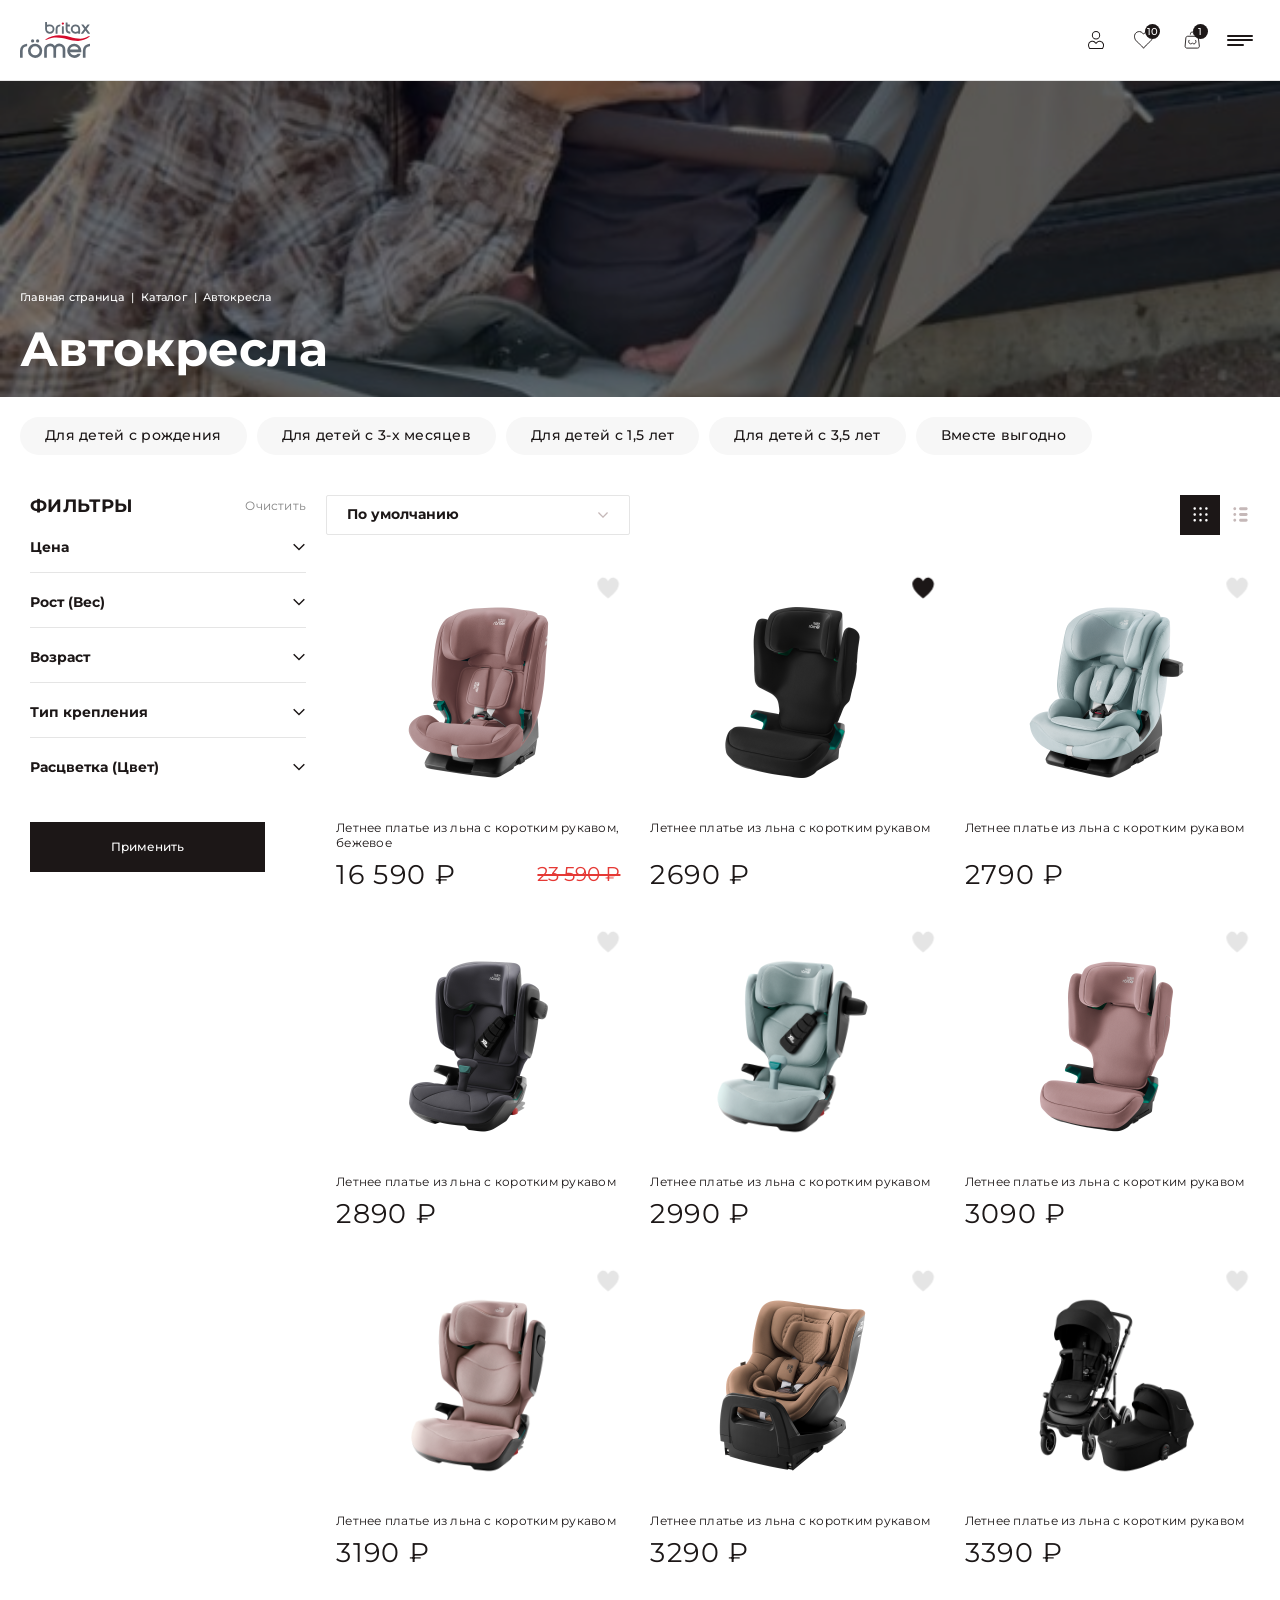
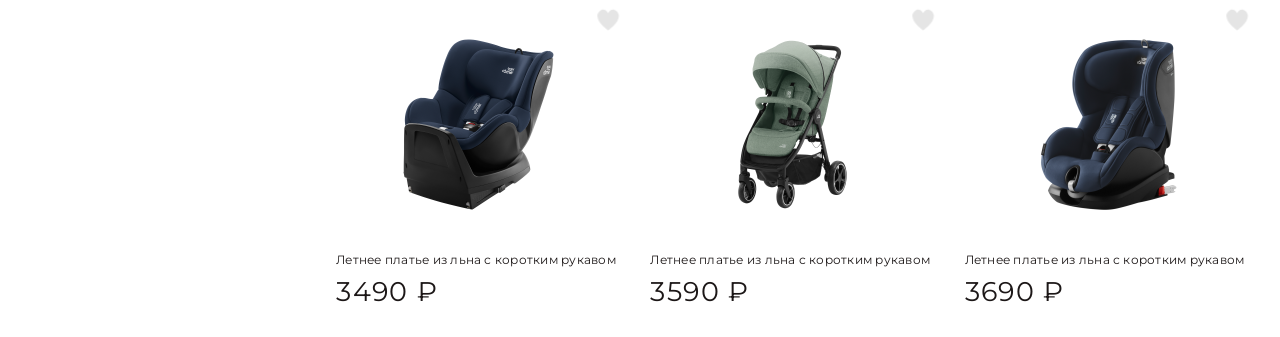
==== subcatalog.html @ 9c21d8c5 "start project" ====
<!DOCTYPE html>
<html lang="en">
<head>
  <meta charset="UTF-8">
  <meta http-equiv="X-UA-Compatible" content="IE=edge">
  <meta name="viewport" content="width=device-width, initial-scale=1.0">
  <link rel="shortcut icon" href="img/favicon.ico" type="image/x-icon">
  <link href="img/favicon.ico" rel="shortcut icon">
  <link rel="stylesheet" href="css/swiper.min.css">
  <link rel="preconnect" href="https://fonts.googleapis.com">
  <link rel="preconnect" href="https://fonts.gstatic.com" crossorigin>
  <link href="https://fonts.googleapis.com/css2?family=Montserrat:wght@400;500;600;700&display=swap" rel="stylesheet">
  <link rel="stylesheet" href="css/nouislider.css">
  <link rel="stylesheet" href="css/reset.css">
  <link rel="stylesheet" href="css/style.css">
  <script>window.console = window.console || function(t) {};</script>
  <title>Satisfaction</title>
</head>
<body>
  <div class="overlay"></div>
  <div class="overlay__blur"></div>
  <div class="overlay__popup"></div>
  <header class="header">
    <div class="header__accent" aria-hidden="true"></div>
    <div class="header__info">
      <div class="container">
        <div class="header__info_inner">
          <div class="header__location">
            <svg class="header__location_icon" width="16" height="16" viewBox="0 0 24 24" fill="none" xmlns="http://www.w3.org/2000/svg" aria-hidden="true">
              <path d="M12 11.5C13.3807 11.5 14.5 10.3807 14.5 9C14.5 7.61929 13.3807 6.5 12 6.5C10.6193 6.5 9.5 7.61929 9.5 9C9.5 10.3807 10.6193 11.5 12 11.5Z" stroke="currentColor" stroke-width="1.5"/>
              <path d="M12 21C16 17 20 13.4183 20 9C20 4.58172 16.4183 1 12 1C7.58172 1 4 4.58172 4 9C4 13.4183 8 17 12 21Z" stroke="currentColor" stroke-width="1.5"/>
            </svg>
            <span class="header__location_text">Москва</span>
          </div>
          <nav class="header__info_nav" aria-label="Навигация">
            <a href="policy.html" class="header__info_link">Инструкция</a>
            <a href="policy.html" class="header__info_link">Доп гарантия</a>
            <a href="brand.html" class="header__info_link">Где купить</a>
            <a href="policy.html" class="header__info_link">FAQ</a>
            <a href="policy.html" class="header__info_link">Контакты</a>
          </nav>
        </div>
      </div>
    </div>
    <div class="header__info_edge" aria-hidden="true"></div>
    <div class="header__top">
      <div class="container header__top_container">
        <div class="header__left">
          <a class="header__logo" href="index.html"><img src="img/logo.svg" alt="Логотип"></a>
        </div>

        <ul class="header__bottom_list">
            <li class="header__bottom_item">
              <a href="subcatalog.html" class="header__bottom_link">Автокресла</a>
              <div class="header__bottom_hover">
                <div class="container header__bottom_sub_container">
                  <ul class="header__bottom_sublist">
                    <li class="header__bottom_subitem">
                      <a href="subsubcatalog.html" class="header__bottom_sublink blockbtn header__blockbtn">
                        <span>
                          <img src="img/catalog/catalog_sub_car_1.jpg" alt="">
                          <p>Для детей с рождения</p>
                        </span>
                        <span></span>
                      </a>
                    </li>
                    <li class="header__bottom_subitem">
                      <a href="subsubcatalog.html" class="header__bottom_sublink blockbtn header__blockbtn">
                        <span>
                          <img src="img/catalog/catalog_sub_car_2.jpg" alt="">
                          <p>Для детей с 3-х месяцев</p>
                        </span>
                        <span></span>
                      </a>
                    </li>
                    <li class="header__bottom_subitem">
                      <a href="subsubcatalog.html" class="header__bottom_sublink blockbtn header__blockbtn">
                        <span>
                          <img src="img/catalog/catalog_sub_car_3.jpg" alt="">
                          <p>Для детей с 1,5 лет</p>
                        </span>
                        <span></span>
                      </a>
                    </li>
                    <li class="header__bottom_subitem">
                      <a href="subsubcatalog.html" class="header__bottom_sublink blockbtn header__blockbtn">
                        <span>
                          <img src="img/catalog/catalog_sub_car_4.jpg" alt="">
                          <p>Для детей с 3,5 лет</p>
                        </span>
                        <span></span>
                      </a>
                    </li>
                    <li class="header__bottom_subitem">
                      <a href="subsubcatalog.html" class="header__bottom_sublink blockbtn header__blockbtn">
                        <span>
                          <img src="img/catalog/catalog_sub_car_5.jpg" alt="">
                          <p>Вместе выгодно</p>
                        </span>
                        <span></span>
                      </a>
                    </li>
                  </ul>
                </div>
              </div>
            </li>
            <li class="header__bottom_item">
              <a href="subcatalog.html" class="header__bottom_link">Аксессуары</a>
              <div class="header__bottom_hover">
                <div class="container header__bottom_sub_container">
                  <ul class="header__bottom_sublist">
                    <li class="header__bottom_subitem">
                      <a href="subsubcatalog.html" class="header__bottom_sublink blockbtn header__blockbtn">
                        <span>
                          <img src="img/catalog/catalog_sub_acc_1.jpeg" alt="">
                          <p>Аксессуары для автокресел</p>
                        </span>
                        <span></span>
                      </a>
                    </li>
                    <li class="header__bottom_subitem">
                      <a href="subsubcatalog.html" class="header__bottom_sublink blockbtn header__blockbtn">
                        <span>
                          <img src="img/catalog/catalog_sub_acc_2.jpg" alt="">
                          <p>Аксессуары для колясок</p>
                        </span>
                        <span></span>
                      </a>
                    </li>
                  </ul>
                </div>
              </div>
            </li>
            <li class="header__bottom_item">
              <a href="subcatalog.html" class="header__bottom_link">Детские коляски</a>
              <div class="header__bottom_hover">
                <div class="container header__bottom_sub_container">
                  <ul class="header__bottom_sublist">
                    <li class="header__bottom_subitem">
                      <a href="subsubcatalog.html" class="header__bottom_sublink blockbtn header__blockbtn">
                        <span>
                          <img src="img/catalog/catalog_sub_stroller_1.jpg" alt="">
                          <p>Комплект 3 в 1</p>
                        </span>
                        <span></span>
                      </a>
                    </li>
                    <li class="header__bottom_subitem">
                      <a href="subsubcatalog.html" class="header__bottom_sublink blockbtn header__blockbtn">
                        <span>
                          <img src="img/catalog/catalog_sub_stroller_2.jpg" alt="">
                          <p>Коляска 2 в 1</p>
                        </span>
                        <span></span>
                      </a>
                    </li>
                    <li class="header__bottom_subitem">
                      <a href="subsubcatalog.html" class="header__bottom_sublink blockbtn header__blockbtn">
                        <span>
                          <img src="img/catalog/catalog_sub_stroller_3.jpg" alt="">
                          <p>Прогулочная коляска</p>
                        </span>
                        <span></span>
                      </a>
                    </li>
                  </ul>
                </div>
              </div>
            </li>
            <li class="header__bottom_item">
              <a href="promotions.html" class="header__bottom_link">Акции</a>
            </li>
          </ul>
        <div class="header__right">
          <div class="header__top_extra">
            <a href="delivery.html" class="header__top_link">Доставка и оплата</a>
            <a href="article.html" class="header__top_link">Блог</a>
            <a href="policy.html" class="header__top_link">О шопе</a>
            <a href="policy.html" class="header__top_link">Контакты</a>
          </div>
          <div class="header__right_buttons">
            <button class="header__personal">
              <svg width="74" height="82" viewBox="0 0 74 82" fill="none" xmlns="http://www.w3.org/2000/svg">
                <path d="M2.46081 62.6274C3.05028 57.5143 5.92039 52.8463 10.2787 49.9553C12.4883 48.4923 15.1456 47.499 17.6378 47.1924L17.6455 47.1914C19.4213 46.9668 20.2542 46.9508 20.8195 47.0144C21.1205 47.0525 21.7027 47.1166 22.1129 47.161C26.848 47.6935 31.2496 50.2538 34.2284 54.2656C34.2584 54.3075 34.2877 54.3481 34.316 54.3875C34.4011 54.5059 34.478 54.6129 34.5446 54.7072C34.5876 54.7681 34.6181 54.8121 34.6378 54.8412L34.6534 54.8671C34.7558 55.0367 34.9395 55.307 35.2347 55.5556C35.5457 55.8174 36.0791 56.1319 36.7989 56.1319C37.5186 56.1319 38.0521 55.8174 38.3631 55.5556C38.6583 55.307 38.842 55.0367 38.9444 54.8671L38.9551 54.8494L38.9655 54.8314C39.2348 54.3664 40.2663 53.0876 41.1673 52.1898L41.1721 52.1849C43.965 49.3851 47.6627 47.593 51.485 47.161C51.8934 47.1168 52.4721 47.0531 52.7742 47.0149C53.1638 46.973 53.9037 46.9713 54.3823 47.0232L54.3942 47.0245L54.406 47.0257C54.4761 47.0325 54.5971 47.0448 54.7392 47.0593C54.9788 47.0836 55.2786 47.1141 55.4963 47.135C62.3193 47.8347 68.257 52.6527 70.3977 59.2485C70.8613 60.6881 71.0565 61.6641 71.288 64.0283C71.3852 65.0573 71.1875 67.8438 70.8176 69.7803C70.1432 73.2942 68.8012 76.4562 66.4948 79.7218H7.43902C4.04479 75.1289 2.52395 70.757 2.28386 65.096M2.46081 62.6274C2.28324 64.1723 2.26343 64.6167 2.28386 65.096M2.46081 62.6274L2.28386 65.096M53.6501 19.3711C53.6501 28.8384 46.0771 36.4649 36.7946 36.4649C27.512 36.4649 19.939 28.8384 19.939 19.3711C19.939 9.90383 27.512 2.27734 36.7946 2.27734C46.0771 2.27734 53.6501 9.90382 53.6501 19.3711Z" stroke="currentColor" stroke-width="4.6"/>
                <defs><rect width="74" height="82" fill="currentColor"/></defs>
              </svg>
            </button>
          <a href="favorites_clear.html" class="header__favorites">
              <svg width="90" height="83" viewBox="0 0 90 83" fill="none" xmlns="http://www.w3.org/2000/svg">
                <path d="M45.6607 81.7429C45.6711 81.7656 45.6811 81.7886 45.6908 81.8118M23.1702 2.35346L23.1583 2.35463C23.0692 2.36333 22.9204 2.37845 22.747 2.39607C22.459 2.42535 22.1028 2.46153 21.8391 2.48672C13.4018 3.35014 6.06893 9.29649 3.42603 17.4333C2.85298 19.2111 2.61238 20.4239 2.33056 23.2984C2.20704 24.5991 2.45357 28.0132 2.90526 30.3748C4.19894 37.1066 7.50655 42.8424 14.3091 49.6599C16.6011 51.9546 17.8842 53.128 24.9437 59.3595C33.4868 66.8964 38.0773 71.5871 42.6457 77.4924L42.6466 77.4936C43.1547 78.1512 43.8385 79.077 44.4011 79.8565C44.4296 79.8961 44.4579 79.9353 44.486 79.9743C45.1397 79.0326 45.9484 77.8986 46.4305 77.2496L46.4313 77.2485C49.4386 73.2053 52.9824 69.2322 57.1012 65.2645C59.7592 62.7021 61.6054 61.0244 67.2828 55.9741C73.7171 50.2463 76.8714 47.0598 79.5672 43.6295C84.2945 37.6164 86.3888 32.0165 86.7016 24.6506C86.7279 24.0332 86.7 23.4669 86.4851 21.5996C85.7569 15.2899 82.2114 9.5323 76.8287 5.96687C74.1001 4.16275 70.8194 2.93675 67.7315 2.5573L67.7238 2.55635C65.5658 2.28371 64.5136 2.25851 63.7728 2.34206C63.4147 2.38746 62.7113 2.4648 62.2119 2.51885C56.3522 3.17682 50.9151 6.33996 47.2402 11.2845C47.2037 11.3353 47.168 11.3849 47.1333 11.4331C47.0299 11.5767 46.9353 11.7082 46.8536 11.8237C46.7983 11.9019 46.7581 11.9598 46.7316 11.9992L46.7288 12.0033L46.7043 12.0439C46.5941 12.2261 46.4019 12.5071 46.0972 12.7633C45.7765 13.033 45.2318 13.3525 44.4995 13.3525C43.7672 13.3525 43.2225 13.033 42.9017 12.7633C42.597 12.5071 42.4048 12.2261 42.2947 12.0439L42.2839 12.026L42.2734 12.0079C41.9189 11.3966 40.6397 9.81964 39.538 8.72322L39.5331 8.71835C36.0836 5.26471 31.5155 3.05228 26.7865 2.51879C26.289 2.46493 25.5892 2.388 25.2301 2.34255C24.7243 2.28769 23.793 2.28605 23.1822 2.35217L23.1702 2.35346Z" stroke="currentColor" stroke-width="4.6"/>
                <defs><rect width="90" height="83" fill="currentColor"/></defs>
              </svg>
              <span class="header__counter header__counter_favorites">10</span>
            </a>
            <a href="cart_clear.html" class="header__cart">
              <svg width="18" height="20" viewBox="0 0 18 20" fill="none" xmlns="http://www.w3.org/2000/svg">
                <path d="M12.5305 9.96186C12.9852 10.541 13.1915 11.0911 13.2217 11.8049C13.2249 11.8789 13.2205 11.9447 13.2009 12.1147C13.1278 12.7495 12.772 13.5574 12.2334 13.9146C11.9604 14.0954 11.6324 14.2187 11.3189 14.2573C11.119 14.2826 11.003 14.2877 10.9096 14.2769C10.88 14.2731 10.8169 14.2662 10.7702 14.2611C10.1787 14.1947 9.63374 13.8754 9.26731 13.381C9.24145 13.3449 9.21433 13.3076 9.20865 13.2969C9.19415 13.2729 9.18027 13.2729 9.16577 13.2969C9.12036 13.3753 8.9898 13.5334 8.88448 13.6383C8.53886 13.9848 8.08098 14.2074 7.60418 14.2611C7.55751 14.2662 7.49444 14.2731 7.4648 14.2769C7.40299 14.2839 7.30208 14.2839 7.23207 14.2763C7.20622 14.2737 7.15198 14.2681 7.11224 14.2643C6.26396 14.1776 5.52984 13.3502 5.26495 12.5333C5.20693 12.3531 5.18296 12.2273 5.15647 11.9567C5.1426 11.8113 5.16846 11.4793 5.21134 11.2549C5.29995 10.7931 5.48526 10.3834 5.80397 9.96186" stroke="currentColor"/>
                <path d="M1.20111 16.8171L2.04422 7.66325C2.13901 6.6341 3.0023 5.84668 4.03579 5.84668H13.9344C14.948 5.84668 15.8013 6.60492 15.9205 7.61148L17.0045 16.7653C17.1454 17.9548 16.2162 19.0005 15.0184 19.0005H3.19268C2.01567 19.0005 1.09315 17.9891 1.20111 16.8171Z" stroke="currentColor"/>
                <path d="M11 4C11 2.75736 10.2426 1 9 1C7.75736 1 7 2.75736 7 4" stroke="currentColor"/>
              </svg>
              <span class=" header__counter header__counter_cart">1</span>
            </a>
          <button type="button" class="header__burger" aria-label="Открыть меню">
                      <div class="header__burger_button">
                        <span></span>
                        <span></span>
                        <span></span>
                      </div>
                      <svg width="60" height="20" viewBox="0 0 60 20" fill="none" xmlns="http://www.w3.org/2000/svg">
                        <path d="M19.7755 15.4636C19.7755 16.2815 19.3329 17.0423 18.4478 17.7461C17.5626 18.4308 16.3572 18.9729 14.8317 19.3723C13.3249 19.7718 11.677 19.9715 9.88777 19.9715C7.66538 19.9715 5.6784 19.6671 3.92686 19.0585C2.19414 18.4498 1.01703 17.67 0.395511 16.719L3.13584 14.0942L3.6161 14.6077C2.63674 15.6919 2.71207 16.7 3.8421 17.632C5.0098 18.583 6.79902 19.1155 9.20975 19.2297C9.43576 19.2487 9.66176 19.2582 9.88777 19.2582C11.9783 19.2582 13.7581 18.8873 15.2272 18.1455C16.6962 17.4037 17.4307 16.5097 17.4307 15.4636C17.4307 14.874 17.1765 14.3604 16.668 13.923C16.1783 13.4665 15.5191 13.1051 14.6904 12.8388C13.8805 12.5535 12.9577 12.2777 11.9218 12.0114C10.886 11.7451 9.82185 11.5074 8.72949 11.2981C7.63712 11.0889 6.5636 10.8226 5.5089 10.4993C4.47304 10.1759 3.54076 9.82406 2.71207 9.44365C1.90222 9.06324 1.24303 8.56871 0.73452 7.96006C0.24484 7.33238 0 6.61912 0 5.82026C0 4.77413 0.442595 3.80409 1.32779 2.91013C2.21298 2.01617 3.40893 1.31241 4.91563 0.798859C6.44118 0.266286 8.09855 0 9.88777 0C11.338 0 12.7034 0.180694 13.9841 0.542083C15.2837 0.884451 16.3854 1.36947 17.2895 1.99715C18.2123 2.6058 18.8903 3.30005 19.3235 4.07989L15.9334 6.67618L15.5097 6.10556C16.7715 5.26866 17.0352 4.30813 16.3007 3.22397C15.6038 2.2349 14.3514 1.50262 12.5433 1.0271C11.6582 0.798859 10.773 0.694246 9.88777 0.713268C7.70304 0.713268 5.81024 1.26486 4.20936 2.36805C2.79683 3.33809 2.17531 4.3747 2.34481 5.47789C2.58965 6.92344 4.19995 8.01712 7.1757 8.75892C7.64654 8.87304 8.31514 9.03471 9.1815 9.24394C10.0479 9.43414 10.7635 9.59582 11.3286 9.72896C11.9124 9.8621 12.5998 10.0428 13.3909 10.271C14.2007 10.4993 14.8787 10.718 15.4249 10.9272C15.9711 11.1365 16.5361 11.4028 17.12 11.7261C17.7227 12.0495 18.1935 12.3823 18.5325 12.7247C18.8903 13.067 19.1823 13.476 19.4083 13.9515C19.6531 14.408 19.7755 14.912 19.7755 15.4636Z" fill="currentColor"/>
                        <path d="M38.3579 4.07989L37.4256 7.70328H36.7476C36.7476 7.68426 36.7476 7.64622 36.7476 7.58916C36.823 7.18973 36.8701 6.89491 36.8889 6.70471C36.9077 6.5145 36.9077 6.27675 36.8889 5.99144C36.8701 5.68711 36.7947 5.46838 36.6629 5.33524C36.5499 5.18307 36.371 5.05944 36.1261 4.96434C35.8813 4.85021 35.5611 4.79315 35.1656 4.79315H26.3231C26.0406 4.79315 25.8146 4.82168 25.6451 4.87874C25.4756 4.91679 25.3532 4.99287 25.2778 5.10699C25.2025 5.22111 25.1554 5.32573 25.1366 5.42083C25.1366 5.49691 25.1366 5.62054 25.1366 5.79173V13.01C25.5132 12.5155 26.0783 12.1255 26.8316 11.8402C27.3025 11.65 27.8957 11.5074 28.6114 11.4123C29.3271 11.3172 30.0334 11.2601 30.7302 11.2411C31.4459 11.2221 32.3593 11.2126 33.4705 11.2126V11.8973C30.25 11.8973 28.1123 12.097 27.0576 12.4964C25.9088 12.9339 25.2684 13.7898 25.1366 15.0642V18.2596C25.1366 18.4308 25.1366 18.564 25.1366 18.6591C25.1554 18.7351 25.2025 18.8302 25.2778 18.9444C25.3532 19.0585 25.4756 19.1441 25.6451 19.2011C25.8146 19.2392 26.0406 19.2582 26.3231 19.2582V19.9715H22.0855V19.2582C22.368 19.2582 22.594 19.2392 22.7635 19.2011C22.933 19.1441 23.046 19.0585 23.1025 18.9444C23.1778 18.8302 23.2249 18.7351 23.2438 18.6591C23.2626 18.564 23.272 18.4308 23.272 18.2596V5.79173C23.272 5.62054 23.2626 5.49691 23.2438 5.42083C23.2249 5.32573 23.1778 5.22111 23.1025 5.10699C23.046 4.99287 22.933 4.91679 22.7635 4.87874C22.594 4.82168 22.368 4.79315 22.0855 4.79315V4.07989H38.3579Z" fill="currentColor"/>
                        <path d="M58.7852 1.71184V15.5777C58.7852 16.719 58.4462 17.7461 57.7682 18.6591C57.109 19.553 56.2332 20 55.1409 20C53.6718 20 52.5041 19.5055 51.6378 18.5164C50.7714 17.5083 49.9804 15.844 49.2647 13.5235C48.9257 12.3633 48.4266 10.7275 47.7674 8.61626C47.1271 6.48597 46.7033 5.08797 46.4961 4.42225C46.063 2.99572 45.3661 2.03519 44.4056 1.54066C43.5957 1.14123 42.9648 1.25535 42.5128 1.88303C42.2491 2.26343 42.1173 2.80552 42.1173 3.50927V18.2882C42.1173 18.4593 42.1173 18.5925 42.1173 18.6876C42.1361 18.7637 42.1738 18.8588 42.2303 18.9729C42.3056 19.087 42.428 19.1726 42.5975 19.2297C42.7859 19.2677 43.0213 19.2867 43.3038 19.2867V20H40.2245V19.2867C40.507 19.2867 40.733 19.2677 40.9025 19.2297C41.072 19.1726 41.1944 19.087 41.2697 18.9729C41.3451 18.8588 41.3827 18.7637 41.3827 18.6876C41.4016 18.5925 41.411 18.4593 41.411 18.2882V3.50927C41.411 2.61531 41.6652 1.81645 42.1738 1.1127C42.6823 0.408941 43.3603 0.0475516 44.2078 0.0285303C44.9423 0.0285303 45.5827 0.152163 46.1289 0.399429C46.6751 0.627675 47.1271 0.989064 47.4849 1.4836C47.8616 1.95911 48.1535 2.43462 48.3607 2.91013C48.5679 3.38564 48.7844 4.0038 49.0104 4.76462C49.18 5.29719 49.3777 5.9534 49.6037 6.73324C49.8486 7.49406 50.0651 8.17879 50.2535 8.78745C50.4418 9.37708 50.6396 10.0238 50.8467 10.7275C51.0539 11.4123 51.2611 12.097 51.4683 12.7817C51.6754 13.4475 51.8732 14.0942 52.0615 14.7218C52.4194 15.9582 52.8902 17.0043 53.4741 17.8602C54.0579 18.7161 54.6889 19.1631 55.3669 19.2011C55.8942 19.2582 56.3745 19.087 56.8077 18.6876C57.2597 18.2691 57.5893 17.7841 57.7964 17.2325C58.0036 16.6619 58.1072 16.1103 58.1072 15.5777V1.71184C58.1072 1.55968 58.0978 1.44556 58.0789 1.36947C58.0601 1.27437 58.013 1.16976 57.9377 1.05563C57.8812 0.941512 57.7682 0.865431 57.5987 0.827391C57.4292 0.770329 57.2032 0.741798 56.9207 0.741798V0.0285303H60V0.741798C59.7175 0.741798 59.4821 0.770329 59.2937 0.827391C59.1242 0.865431 59.0018 0.941512 58.9265 1.05563C58.87 1.16976 58.8323 1.27437 58.8135 1.36947C58.7946 1.44556 58.7852 1.55968 58.7852 1.71184Z" fill="currentColor"/>
                      </svg>
                    </button>
          </div>
        </div>
      </div>
    </div>
  </header>
  <main class="main">
    <section class="top" id="top"></section>
    <section class="catalog-hero">
      <div class="container catalog-hero__inner">
        <nav class="catalog-hero__breadcrumbs" aria-label="Навигация">
          <a href="index.html" class="catalog-hero__crumb">Главная страница</a><span class="catalog-hero__sep" aria-hidden="true"> | </span><a href="catalog.html" class="catalog-hero__crumb">Каталог</a><span class="catalog-hero__sep" aria-hidden="true"> | </span><span class="catalog-hero__current">Автокресла</span>
        </nav>
        <h1 class="catalog-hero__title">Автокресла</h1>
      </div>
    </section>
    <section class="catalog">
      <div class="container catalog__container">
        <div class="catalog__block">
          <ul class="subcatalog__badges">
            <li class="subcatalog__badge"><a href="subsubcatalog.html" class="subcatalog__badge_link">Для детей с рождения</a></li>
            <li class="subcatalog__badge"><a href="subsubcatalog.html" class="subcatalog__badge_link">Для детей с 3-х месяцев</a></li>
            <li class="subcatalog__badge"><a href="subsubcatalog.html" class="subcatalog__badge_link">Для детей с 1,5 лет</a></li>
            <li class="subcatalog__badge"><a href="subsubcatalog.html" class="subcatalog__badge_link">Для детей с 3,5 лет</a></li>
            <li class="subcatalog__badge"><a href="subsubcatalog.html" class="subcatalog__badge_link">Вместе выгодно</a></li>
          </ul>
          <div class="catalog__flex catalog_subsection__wrapper">
            <div class="catalog_subsection__filter_popup">
              <div class="catalog_subsection__filter_block">
                <form action="" class="catalog_subsection__filter_form">
                  <div class="catalog_subsection__filter_top">
                    <a class="catalog_subsection__filter_close">
                      <svg width="20" height="20" viewBox="0 0 20 20" fill="none" xmlns="http://www.w3.org/2000/svg">
                        <path d="M5.33464 15.8334L4.16797 14.6667L8.83464 10.0001L4.16797 5.33341L5.33464 4.16675L10.0013 8.83342L14.668 4.16675L15.8346 5.33341L11.168 10.0001L15.8346 14.6667L14.668 15.8334L10.0013 11.1667L5.33464 15.8334Z" fill="#858585"/>
                  </svg>
                    </a>
                    <p class="catalog_subsection__filter_head">Фильтры</p>
                    <a class="catalog_subsection__filter_clear">Очистить</a>
                </div>
                  <ul class="catalog_subsection__filter_list">
                    <li class="catalog_subsection__filter_item">
                      <div class="catalog_subsection__filter_button">
                        Цена
                        <svg xmlns="http://www.w3.org/2000/svg" width="14" height="14" viewBox="0 0 14 14" fill="none">
                          <path d="M12.8327 4.66667L6.99935 10.5L1.16602 4.66667L2.20143 3.63125L6.99935 8.42917L11.7973 3.63125L12.8327 4.66667Z" fill="currentColor"/>
                  </svg>
                </div>
                      <ul class="catalog_subsection__filter_sublist">
                        <li class="catalog_subsection__filter_subitem">
                          <div class="catalog_subsection__filter_range">
                            <div class="catalog_subsection__filter_range_labels">
                              <label class="catalog_subsection__filter_range_label">
                                <input type="number" id="price_min" class="catalog_subsection__filter_range_input" min="0" max="745" value="0">
                              </label>
                              <label class="catalog_subsection__filter_range_label">
                                <input type="number" id="price_max" class="catalog_subsection__filter_range_input" min="0" max="745" value="745">
                              </label>
                </div>
                            <div id="filterPrice" class="catalog_subsection__filter_range_slider" data-min="0" data-max="745" data-step="5"></div>
                </div>
              </li>
                      </ul>
              </li>
                    <li class="catalog_subsection__filter_item">
                      <div class="catalog_subsection__filter_button">
                        Рост (Вес)
                        <svg xmlns="http://www.w3.org/2000/svg" width="14" height="14" viewBox="0 0 14 14" fill="none">
                          <path d="M12.8327 4.66667L6.99935 10.5L1.16602 4.66667L2.20143 3.63125L6.99935 8.42917L11.7973 3.63125L12.8327 4.66667Z" fill="currentColor"/>
                  </svg>
                </div>
                      <ul class="catalog_subsection__filter_sublist">
                        <li class="catalog_subsection__filter_subitem">
                          <label class="catalog_subsection__filter_label">
                            <input type="checkbox" class="catalog_subsection__filter_input">
                            <span class="catalog_subsection__filter_check">
                              <svg width="12" height="8" viewBox="0 0 12 8" fill="none" xmlns="http://www.w3.org/2000/svg">
                                <path d="M1.3335 3.73301L4.8335 7.33301L10.6668 1.33301" stroke="currentColor" stroke-linecap="round" stroke-linejoin="round"></path>
                  </svg>
                            </span>
                            <p class="catalog_subsection__filter_text">0–13 кг <span>8</span></p>
                          </label>
              </li>
                        <li class="catalog_subsection__filter_subitem">
                          <label class="catalog_subsection__filter_label">
                            <input type="checkbox" class="catalog_subsection__filter_input">
                            <span class="catalog_subsection__filter_check">
                              <svg width="12" height="8" viewBox="0 0 12 8" fill="none" xmlns="http://www.w3.org/2000/svg">
                                <path d="M1.3335 3.73301L4.8335 7.33301L10.6668 1.33301" stroke="currentColor" stroke-linecap="round" stroke-linejoin="round"></path>
                  </svg>
                            </span>
                            <p class="catalog_subsection__filter_text">9–18 кг <span>12</span></p>
                          </label>
              </li>
                        <li class="catalog_subsection__filter_subitem">
                          <label class="catalog_subsection__filter_label">
                            <input type="checkbox" class="catalog_subsection__filter_input">
                            <span class="catalog_subsection__filter_check">
                              <svg width="12" height="8" viewBox="0 0 12 8" fill="none" xmlns="http://www.w3.org/2000/svg">
                                <path d="M1.3335 3.73301L4.8335 7.33301L10.6668 1.33301" stroke="currentColor" stroke-linecap="round" stroke-linejoin="round"></path>
                  </svg>
                            </span>
                            <p class="catalog_subsection__filter_text">15–36 кг <span>10</span></p>
                          </label>
              </li>
                      </ul>
                    </li>
                    <li class="catalog_subsection__filter_item">
                      <div class="catalog_subsection__filter_button">
                        Возраст
                        <svg xmlns="http://www.w3.org/2000/svg" width="14" height="14" viewBox="0 0 14 14" fill="none">
                          <path d="M12.8327 4.66667L6.99935 10.5L1.16602 4.66667L2.20143 3.63125L6.99935 8.42917L11.7973 3.63125L12.8327 4.66667Z" fill="currentColor"/>
                  </svg>
                </div>
                      <ul class="catalog_subsection__filter_sublist">
                        <li class="catalog_subsection__filter_subitem">
                          <label class="catalog_subsection__filter_label">
                            <input type="checkbox" class="catalog_subsection__filter_input">
                            <span class="catalog_subsection__filter_check">
                              <svg width="12" height="8" viewBox="0 0 12 8" fill="none" xmlns="http://www.w3.org/2000/svg">
                                <path d="M1.3335 3.73301L4.8335 7.33301L10.6668 1.33301" stroke="currentColor" stroke-linecap="round" stroke-linejoin="round"></path>
                  </svg>
                            </span>
                            <p class="catalog_subsection__filter_text">С рождения <span>6</span></p>
                          </label>
              </li>
                        <li class="catalog_subsection__filter_subitem">
                          <label class="catalog_subsection__filter_label">
                            <input type="checkbox" class="catalog_subsection__filter_input">
                            <span class="catalog_subsection__filter_check">
                              <svg width="12" height="8" viewBox="0 0 12 8" fill="none" xmlns="http://www.w3.org/2000/svg">
                                <path d="M1.3335 3.73301L4.8335 7.33301L10.6668 1.33301" stroke="currentColor" stroke-linecap="round" stroke-linejoin="round"></path>
                  </svg>
                            </span>
                            <p class="catalog_subsection__filter_text">3 мес – 4 года <span>9</span></p>
                          </label>
              </li>
                        <li class="catalog_subsection__filter_subitem">
                          <label class="catalog_subsection__filter_label">
                            <input type="checkbox" class="catalog_subsection__filter_input">
                            <span class="catalog_subsection__filter_check">
                              <svg width="12" height="8" viewBox="0 0 12 8" fill="none" xmlns="http://www.w3.org/2000/svg">
                                <path d="M1.3335 3.73301L4.8335 7.33301L10.6668 1.33301" stroke="currentColor" stroke-linecap="round" stroke-linejoin="round"></path>
                  </svg>
                            </span>
                            <p class="catalog_subsection__filter_text">1,5 – 12 лет <span>11</span></p>
                          </label>
              </li>
                        <li class="catalog_subsection__filter_subitem">
                          <label class="catalog_subsection__filter_label">
                            <input type="checkbox" class="catalog_subsection__filter_input">
                            <span class="catalog_subsection__filter_check">
                              <svg width="12" height="8" viewBox="0 0 12 8" fill="none" xmlns="http://www.w3.org/2000/svg">
                                <path d="M1.3335 3.73301L4.8335 7.33301L10.6668 1.33301" stroke="currentColor" stroke-linecap="round" stroke-linejoin="round"></path>
                  </svg>
                            </span>
                            <p class="catalog_subsection__filter_text">3,5 – 12 лет <span>7</span></p>
                          </label>
              </li>
                      </ul>
                    </li>
                    <li class="catalog_subsection__filter_item">
                      <div class="catalog_subsection__filter_button">
                        Тип крепления
                        <svg xmlns="http://www.w3.org/2000/svg" width="14" height="14" viewBox="0 0 14 14" fill="none">
                          <path d="M12.8327 4.66667L6.99935 10.5L1.16602 4.66667L2.20143 3.63125L6.99935 8.42917L11.7973 3.63125L12.8327 4.66667Z" fill="currentColor"/>
                  </svg>
                </div>
                      <ul class="catalog_subsection__filter_sublist">
                        <li class="catalog_subsection__filter_subitem">
                          <label class="catalog_subsection__filter_label">
                            <input type="checkbox" class="catalog_subsection__filter_input">
                            <span class="catalog_subsection__filter_check">
                              <svg width="12" height="8" viewBox="0 0 12 8" fill="none" xmlns="http://www.w3.org/2000/svg">
                                <path d="M1.3335 3.73301L4.8335 7.33301L10.6668 1.33301" stroke="currentColor" stroke-linecap="round" stroke-linejoin="round"></path>
                  </svg>
                            </span>
                            <p class="catalog_subsection__filter_text">С Isofix <span>14</span></p>
                          </label>
              </li>
                        <li class="catalog_subsection__filter_subitem">
                          <label class="catalog_subsection__filter_label">
                            <input type="checkbox" class="catalog_subsection__filter_input">
                            <span class="catalog_subsection__filter_check">
                              <svg width="12" height="8" viewBox="0 0 12 8" fill="none" xmlns="http://www.w3.org/2000/svg">
                                <path d="M1.3335 3.73301L4.8335 7.33301L10.6668 1.33301" stroke="currentColor" stroke-linecap="round" stroke-linejoin="round"></path>
                  </svg>
                            </span>
                            <p class="catalog_subsection__filter_text">Без Isofix <span>8</span></p>
                          </label>
              </li>
                      </ul>
                    </li>
                    <li class="catalog_subsection__filter_item">
                      <div class="catalog_subsection__filter_button">
                        Расцветка (Цвет)
                        <svg xmlns="http://www.w3.org/2000/svg" width="14" height="14" viewBox="0 0 14 14" fill="none">
                          <path d="M12.8327 4.66667L6.99935 10.5L1.16602 4.66667L2.20143 3.63125L6.99935 8.42917L11.7973 3.63125L12.8327 4.66667Z" fill="currentColor"/>
                  </svg>
                </div>
                      <ul class="catalog_subsection__filter_sublist">
                        <li class="catalog_subsection__filter_subitem">
                          <label class="catalog_subsection__filter_label">
                            <input type="checkbox" class="catalog_subsection__filter_input">
                            <span class="catalog_subsection__filter_check">
                              <svg width="12" height="8" viewBox="0 0 12 8" fill="none" xmlns="http://www.w3.org/2000/svg">
                                <path d="M1.3335 3.73301L4.8335 7.33301L10.6668 1.33301" stroke="currentColor" stroke-linecap="round" stroke-linejoin="round"></path>
                              </svg>
                    </span>
                            <p class="catalog_subsection__filter_text">Чёрный <span>12</span></p>
                          </label>
                </li>
                        <li class="catalog_subsection__filter_subitem">
                          <label class="catalog_subsection__filter_label">
                            <input type="checkbox" class="catalog_subsection__filter_input">
                            <span class="catalog_subsection__filter_check">
                              <svg width="12" height="8" viewBox="0 0 12 8" fill="none" xmlns="http://www.w3.org/2000/svg">
                                <path d="M1.3335 3.73301L4.8335 7.33301L10.6668 1.33301" stroke="currentColor" stroke-linecap="round" stroke-linejoin="round"></path>
                              </svg>
                    </span>
                            <p class="catalog_subsection__filter_text">Серый <span>9</span></p>
                          </label>
                </li>
                        <li class="catalog_subsection__filter_subitem">
                          <label class="catalog_subsection__filter_label">
                            <input type="checkbox" class="catalog_subsection__filter_input">
                            <span class="catalog_subsection__filter_check">
                              <svg width="12" height="8" viewBox="0 0 12 8" fill="none" xmlns="http://www.w3.org/2000/svg">
                                <path d="M1.3335 3.73301L4.8335 7.33301L10.6668 1.33301" stroke="currentColor" stroke-linecap="round" stroke-linejoin="round"></path>
                              </svg>
                    </span>
                            <p class="catalog_subsection__filter_text">Бежевый <span>6</span></p>
                          </label>
                </li>
                        <li class="catalog_subsection__filter_subitem">
                          <label class="catalog_subsection__filter_label">
                            <input type="checkbox" class="catalog_subsection__filter_input">
                            <span class="catalog_subsection__filter_check">
                              <svg width="12" height="8" viewBox="0 0 12 8" fill="none" xmlns="http://www.w3.org/2000/svg">
                                <path d="M1.3335 3.73301L4.8335 7.33301L10.6668 1.33301" stroke="currentColor" stroke-linecap="round" stroke-linejoin="round"></path>
                              </svg>
                    </span>
                            <p class="catalog_subsection__filter_text">Синий <span>5</span></p>
                          </label>
                </li>
                      </ul>
                </li>
              </ul>
                  <div class="catalog_subsection__filter_bottom">
                    <button class="btn catalog_subsection__filter_send">
                      <span>Применить</span>
                    </button>
                          </div>
                </form>
                          </div>
                        </div>
            <div class="catalog__right catalog_subsection__content">
              <div class="catalog_subsection__top_flex">
                <div class="form__select_box">
                  <div class="form__select" data-select>
                    <div class="form__select_selected_item" data-select-action data-select-open>
                      <div class="form__select_selected-title" data-select-title>По умолчанию</div>
                      <svg class="form__select_arrow" data-select-arrow width="12" height="12" viewBox="0 0 12 12" fill="none" xmlns="http://www.w3.org/2000/svg">
                        <path d="M11 4L6 9L1 4L1.8875 3.1125L6 7.225L10.1125 3.1125L11 4Z" fill="currentColor"/>
                  </svg>
                </div>
                    <div class="form__select_list" data-select-list>
                      <div class="form__select_list_item" data-select-action data-select-item>По умолчанию</div>
                      <div class="form__select_list_item" data-select-action data-select-item>По цене ↑</div>
                      <div class="form__select_list_item" data-select-action data-select-item>По цене ↓</div>
                      <div class="form__select_list_item" data-select-action data-select-item>Акция</div>
                    </div>
                    <input class="form__select_input" type="text" data-select-input>
                  </div>
                </div>
                <button class="catalog_subsection__filter_popup_button">
                  <svg width="24" height="24" viewBox="0 0 24 24" fill="none" xmlns="http://www.w3.org/2000/svg">
                    <path d="M14 8C14 9.65685 15.3431 11 17 11C18.6569 11 20 9.65685 20 8C20 6.34315 18.6569 5 17 5C15.3431 5 14 6.34315 14 8ZM14 8H3M10 16C10 14.3431 8.65685 13 7 13C5.34315 13 4 14.3431 4 16C4 17.6569 5.34315 19 7 19C8.65685 19 10 17.6569 10 16ZM10 16H21" stroke="currentColor" stroke-width="1.5" stroke-linecap="square" stroke-linejoin="round"/>
                              </svg>
                  Фильтры
                            </button>
                  <div class="catalog__filter_right">
                    <span title="плиткой" class="catalog__image_tiles active">
                      <svg width="22" height="22" viewBox="0 0 22 22" fill="none" xmlns="http://www.w3.org/2000/svg">
                        <path d="M2.4795 0.518555C1.46399 0.518555 0.640625 1.34186 0.640625 2.35743C0.640625 3.373 1.46399 4.1963 2.4795 4.1963C3.49502 4.1963 4.31837 3.373 4.31837 2.35743C4.31837 1.34186 3.49502 0.518555 2.4795 0.518555Z" fill="currentColor"/>
                        <path d="M9.22266 2.35743C9.22266 1.34186 10.046 0.518555 11.0615 0.518555C12.077 0.518555 12.9004 1.34186 12.9004 2.35743C12.9004 3.373 12.077 4.1963 11.0615 4.1963C10.046 4.1963 9.22266 3.373 9.22266 2.35743Z" fill="currentColor"/>
                        <path d="M17.8027 2.35743C17.8027 1.34186 18.6261 0.518555 19.6416 0.518555C20.6571 0.518555 21.4805 1.34186 21.4805 2.35743C21.4805 3.373 20.6571 4.1963 19.6416 4.1963C18.6261 4.1963 17.8027 3.373 17.8027 2.35743Z" fill="currentColor"/>
                        <path d="M2.4795 9.09961C1.46399 9.09961 0.640625 9.92291 0.640625 10.9385C0.640625 11.9541 1.46399 12.7774 2.4795 12.7774C3.49502 12.7774 4.31837 11.9541 4.31837 10.9385C4.31837 9.92291 3.49502 9.09961 2.4795 9.09961Z" fill="currentColor"/>
                        <path d="M9.22266 10.9385C9.22266 9.92291 10.046 9.09961 11.0615 9.09961C12.077 9.09961 12.9004 9.92291 12.9004 10.9385C12.9004 11.9541 12.077 12.7774 11.0615 12.7774C10.046 12.7774 9.22266 11.9541 9.22266 10.9385Z" fill="currentColor"/>
                        <path d="M19.6416 9.09961C18.6261 9.09961 17.8027 9.92291 17.8027 10.9385C17.8027 11.9541 18.6261 12.7774 19.6416 12.7774C20.6571 12.7774 21.4805 11.9541 21.4805 10.9385C21.4805 9.92291 20.6571 9.09961 19.6416 9.09961Z" fill="currentColor"/>
                        <path d="M0.640625 19.5205C0.640625 18.5049 1.46399 17.6816 2.4795 17.6816C3.49502 17.6816 4.31837 18.5049 4.31837 19.5205C4.31837 20.5361 3.49502 21.3594 2.4795 21.3594C1.46399 21.3594 0.640625 20.5361 0.640625 19.5205Z" fill="currentColor"/>
                        <path d="M11.0615 17.6816C10.046 17.6816 9.22266 18.5049 9.22266 19.5205C9.22266 20.5361 10.046 21.3594 11.0615 21.3594C12.077 21.3594 12.9004 20.5361 12.9004 19.5205C12.9004 18.5049 12.077 17.6816 11.0615 17.6816Z" fill="currentColor"/>
                        <path d="M17.8027 19.5205C17.8027 18.5049 18.6261 17.6816 19.6416 17.6816C20.6571 17.6816 21.4805 18.5049 21.4805 19.5205C21.4805 20.5361 20.6571 21.3594 19.6416 21.3594C18.6261 21.3594 17.8027 20.5361 17.8027 19.5205Z" fill="currentColor"/>
                      </svg>
                    </span>
                    <span title="списком" class="catalog__image_list">
                      <svg width="22" height="22" viewBox="0 0 22 22" fill="none" xmlns="http://www.w3.org/2000/svg">
                        <path d="M0.509766 2.61389C0.509766 1.45615 1.4484 0.517578 2.60608 0.517578C3.76377 0.517578 4.7024 1.45615 4.7024 2.61389C4.7024 3.77165 3.76377 4.71021 2.60608 4.71021C1.4484 4.71021 0.509766 3.77165 0.509766 2.61389Z" fill="currentColor"/>
                        <path d="M10.9967 0.517578C9.83902 0.517578 8.90039 1.45615 8.90039 2.61389C8.90039 3.77165 9.83902 4.71021 10.9967 4.71021H19.382C20.5397 4.71021 21.4783 3.77165 21.4783 2.61389C21.4783 1.45615 20.5397 0.517578 19.382 0.517578H10.9967Z" fill="currentColor"/>
                        <path d="M0.509766 11.0006C0.509766 9.84286 1.4484 8.9043 2.60608 8.9043C3.76377 8.9043 4.7024 9.84286 4.7024 11.0006C4.7024 12.1584 3.76377 13.0969 2.60608 13.0969C1.4484 13.0969 0.509766 12.1584 0.509766 11.0006Z" fill="currentColor"/>
                        <path d="M10.9967 8.9043C9.83902 8.9043 8.90039 9.84286 8.90039 11.0006C8.90039 12.1584 9.83902 13.0969 10.9967 13.0969H19.382C20.5397 13.0969 21.4783 12.1584 21.4783 11.0006C21.4783 9.84286 20.5397 8.9043 19.382 8.9043H10.9967Z" fill="currentColor"/>
                        <path d="M2.60608 17.2891C1.4484 17.2891 0.509766 18.2276 0.509766 19.3854C0.509766 20.5431 1.4484 21.4817 2.60608 21.4817C3.76377 21.4817 4.7024 20.5431 4.7024 19.3854C4.7024 18.2276 3.76377 17.2891 2.60608 17.2891Z" fill="currentColor"/>
                        <path d="M8.90039 19.3854C8.90039 18.2276 9.83902 17.2891 10.9967 17.2891H19.382C20.5397 17.2891 21.4783 18.2276 21.4783 19.3854C21.4783 20.5431 20.5397 21.4817 19.382 21.4817H10.9967C9.83902 21.4817 8.90039 20.5431 8.90039 19.3854Z" fill="currentColor"/>
                      </svg>
                    </span>
                  </div>
                </div>
              <div class="catalog__products">
                <ul class="products__list">
                  <li class="products__item">
                    <button class="products__favorites ">
                      <svg viewBox="467 392 58 57" xmlns="http://www.w3.org/2000/svg">
                        <g fill="none" fill-rule="evenodd" transform="translate(467 392)">
                          <path d="M29.144 20.773c-.063-.13-4.227-8.67-11.44-2.59C7.63 28.795 28.94 43.256 29.143 43.394c.204-.138 21.513-14.6 11.44-25.213-7.214-6.08-11.377 2.46-11.44 2.59z" class="favorites__heart" fill="currentColor"/>
                          <circle class="favorites__circle" fill="#E2264D" opacity="0" cx="29.5" cy="29.5" r="1.5"/>
                          <g class="favorites__seven" opacity="0" transform="translate(7 6)"><circle class="favorites__first" fill="#9CD8C3" cx="2" cy="6" r="2"/><circle class="favorites__second" fill="#8CE8C3" cx="5" cy="2" r="2"/></g>
                          <g class="favorites__six" opacity="0" transform="translate(0 28)"><circle class="favorites__first" fill="#CC8EF5" cx="2" cy="7" r="2"/><circle class="favorites__second" fill="#91D2FA" cx="3" cy="2" r="2"/></g>
                          <g class="favorites__three" opacity="0" transform="translate(52 28)"><circle class="favorites__second" fill="#9CD8C3" cx="2" cy="7" r="2"/><circle class="favorites__first" fill="#8CE8C3" cx="4" cy="2" r="2"/></g>
                          <g class="favorites__two" opacity="0" transform="translate(44 6)"><circle class="favorites__second" fill="#CC8EF5" cx="5" cy="6" r="2"/><circle class="favorites__first" fill="#CC8EF5" cx="2" cy="2" r="2"/></g>
                          <g class="favorites__five" opacity="0" transform="translate(14 50)"><circle class="favorites__first" fill="#91D2FA" cx="6" cy="5" r="2"/><circle class="favorites__second" fill="#91D2FA" cx="2" cy="2" r="2"/></g>
                          <g class="favorites__four" opacity="0" transform="translate(35 50)"><circle class="favorites__first" fill="currentColor" cx="6" cy="5" r="2"/><circle class="favorites__second" fill="currentColor" cx="2" cy="2" r="2"/></g>
                          <g class="favorites__one" opacity="0" transform="translate(24)"><circle class="favorites__first" fill="#9FC7FA" cx="2.5" cy="3" r="2"/><circle class="favorites__second" fill="#9FC7FA" cx="7.5" cy="2" r="2"/></g>
                        </g>
                      </svg>
                    </button>
                    <div class="products__top">
                      <a href="product.html" class="products__item_link">
                        <div class="products__images">
                          <div class="products__image active">
                            <div class="products__slide"></div>
                            <img class="lazyloaded" src="img/product/product_1.png" alt="" title="">
                          </div>
                          <div class="products__image">
                            <div class="products__slide"></div>
                            <img class="lazyloaded" src="img/product/product_2.png" alt="" title="">
                          </div>
                        </div>
                        <div class="products__image_block"></div>
                      </a>
                      <div class="products__info">
                        <div class="products__info_top">
                          <a href="product.html" class="products__heading">Летнее платье из льна с коротким рукавом, бежевое</a>
                          <p class="products__desc">Платье из натурального льна, размеры XS–XL, цвет бежевый</p>
                        </div>
                        <div class="products__info_bottom">
                          <p class="products__stock stock">Есть в наличии</p>
                          <p class="products__article">Артикул: 5781690000</p>
                        </div>
                      </div>
                    </div>
                    <div class="products__bottom">
                      <span class="products__price">16 590 ₽</span><span class="products__price_old">23 590 ₽</span>
                      <div class="products__buttons">
                        <div class="products__count">
                          <span class="products__minus">-</span>
                          <div class="products__input">
                            <input type="text" class="text" max="20" step="1" value="1">
                          </div>
                          <span class="products__plus">+</span>
                        </div>
                        <button class="products__cart">
                          <svg width="18" height="20" viewBox="0 0 18 20" fill="none" xmlns="http://www.w3.org/2000/svg">
                            <path d="M12.5305 9.96186C12.9852 10.541 13.1915 11.0911 13.2217 11.8049C13.2249 11.8789 13.2205 11.9447 13.2009 12.1147C13.1278 12.7495 12.772 13.5574 12.2334 13.9146C11.9604 14.0954 11.6324 14.2187 11.3189 14.2573C11.119 14.2826 11.003 14.2877 10.9096 14.2769C10.88 14.2731 10.8169 14.2662 10.7702 14.2611C10.1787 14.1947 9.63374 13.8754 9.26731 13.381C9.24145 13.3449 9.21433 13.3076 9.20865 13.2969C9.19415 13.2729 9.18027 13.2729 9.16577 13.2969C9.12036 13.3753 8.9898 13.5334 8.88448 13.6383C8.53886 13.9848 8.08098 14.2074 7.60418 14.2611C7.55751 14.2662 7.49444 14.2731 7.4648 14.2769C7.40299 14.2839 7.30208 14.2839 7.23207 14.2763C7.20622 14.2737 7.15198 14.2681 7.11224 14.2643C6.26396 14.1776 5.52984 13.3502 5.26495 12.5333C5.20693 12.3531 5.18296 12.2273 5.15647 11.9567C5.1426 11.8113 5.16846 11.4793 5.21134 11.2549C5.29995 10.7931 5.48526 10.3834 5.80397 9.96186" stroke="currentColor"></path>
                            <path d="M1.20111 16.8171L2.04422 7.66325C2.13901 6.6341 3.0023 5.84668 4.03579 5.84668H13.9344C14.948 5.84668 15.8013 6.60492 15.9205 7.61148L17.0045 16.7653C17.1454 17.9548 16.2162 19.0005 15.0184 19.0005H3.19268C2.01567 19.0005 1.09315 17.9891 1.20111 16.8171Z" stroke="currentColor"></path>
                            <path d="M11 4C11 2.75736 10.2426 1 9 1C7.75736 1 7 2.75736 7 4" stroke="currentColor"></path>
                          </svg>
                          <span class="products__inner">В корзину</span>
                        </button>
                      </div>
                    </div>
                  </li>
                  <li class="products__item">
                    <button class="products__favorites added">
                      <svg viewBox="467 392 58 57" xmlns="http://www.w3.org/2000/svg">
                        <g fill="none" fill-rule="evenodd" transform="translate(467 392)">
                          <path d="M29.144 20.773c-.063-.13-4.227-8.67-11.44-2.59C7.63 28.795 28.94 43.256 29.143 43.394c.204-.138 21.513-14.6 11.44-25.213-7.214-6.08-11.377 2.46-11.44 2.59z" class="favorites__heart" fill="currentColor"/>
                          <circle class="favorites__circle" fill="#E2264D" opacity="0" cx="29.5" cy="29.5" r="1.5"/>
                          <g class="favorites__seven" opacity="0" transform="translate(7 6)"><circle class="favorites__first" fill="#9CD8C3" cx="2" cy="6" r="2"/><circle class="favorites__second" fill="#8CE8C3" cx="5" cy="2" r="2"/></g>
                          <g class="favorites__six" opacity="0" transform="translate(0 28)"><circle class="favorites__first" fill="#CC8EF5" cx="2" cy="7" r="2"/><circle class="favorites__second" fill="#91D2FA" cx="3" cy="2" r="2"/></g>
                          <g class="favorites__three" opacity="0" transform="translate(52 28)"><circle class="favorites__second" fill="#9CD8C3" cx="2" cy="7" r="2"/><circle class="favorites__first" fill="#8CE8C3" cx="4" cy="2" r="2"/></g>
                          <g class="favorites__two" opacity="0" transform="translate(44 6)"><circle class="favorites__second" fill="#CC8EF5" cx="5" cy="6" r="2"/><circle class="favorites__first" fill="#CC8EF5" cx="2" cy="2" r="2"/></g>
                          <g class="favorites__five" opacity="0" transform="translate(14 50)"><circle class="favorites__first" fill="#91D2FA" cx="6" cy="5" r="2"/><circle class="favorites__second" fill="#91D2FA" cx="2" cy="2" r="2"/></g>
                          <g class="favorites__four" opacity="0" transform="translate(35 50)"><circle class="favorites__first" fill="currentColor" cx="6" cy="5" r="2"/><circle class="favorites__second" fill="currentColor" cx="2" cy="2" r="2"/></g>
                          <g class="favorites__one" opacity="0" transform="translate(24)"><circle class="favorites__first" fill="#9FC7FA" cx="2.5" cy="3" r="2"/><circle class="favorites__second" fill="#9FC7FA" cx="7.5" cy="2" r="2"/></g>
                        </g>
                      </svg>
                    </button>
                    <div class="products__top">
                      <a href="product.html" class="products__item_link">
                        <div class="products__images">
                          <div class="products__image active">
                            <div class="products__slide"></div>
                            <img class="lazyloaded" src="img/product/product_2.png" alt="" title="">
                          </div>
                          <div class="products__image">
                            <div class="products__slide"></div>
                            <img class="lazyloaded" src="img/product/product_1.png" alt="" title="">
                          </div>
                        </div>
                        <div class="products__image_block"></div>
                      </a>
                      <div class="products__info">
                        <div class="products__info_top">
                          <a href="product.html" class="products__heading">Летнее платье из льна с коротким рукавом</a>
                          <p class="products__desc">Платье из натурального льна, размеры XS–XL, цвет бежевый</p>
                        </div>
                        <div class="products__info_bottom">
                          <p class="products__stock stock">Есть в наличии</p>
                          <p class="products__article">Артикул: 5781690002</p>
                        </div>
                      </div>
                    </div>
                    <div class="products__bottom">
                      <span class="products__price">2690 ₽</span>
                      <div class="products__buttons">
                        <div class="products__count">
                          <span class="products__minus">-</span>
                          <div class="products__input">
                            <input type="text" class="text" max="20" step="1" value="1">
                          </div>
                          <span class="products__plus">+</span>
                        </div>
                        <button class="products__cart">
                          <svg width="18" height="20" viewBox="0 0 18 20" fill="none" xmlns="http://www.w3.org/2000/svg">
                            <path d="M12.5305 9.96186C12.9852 10.541 13.1915 11.0911 13.2217 11.8049C13.2249 11.8789 13.2205 11.9447 13.2009 12.1147C13.1278 12.7495 12.772 13.5574 12.2334 13.9146C11.9604 14.0954 11.6324 14.2187 11.3189 14.2573C11.119 14.2826 11.003 14.2877 10.9096 14.2769C10.88 14.2731 10.8169 14.2662 10.7702 14.2611C10.1787 14.1947 9.63374 13.8754 9.26731 13.381C9.24145 13.3449 9.21433 13.3076 9.20865 13.2969C9.19415 13.2729 9.18027 13.2729 9.16577 13.2969C9.12036 13.3753 8.9898 13.5334 8.88448 13.6383C8.53886 13.9848 8.08098 14.2074 7.60418 14.2611C7.55751 14.2662 7.49444 14.2731 7.4648 14.2769C7.40299 14.2839 7.30208 14.2839 7.23207 14.2763C7.20622 14.2737 7.15198 14.2681 7.11224 14.2643C6.26396 14.1776 5.52984 13.3502 5.26495 12.5333C5.20693 12.3531 5.18296 12.2273 5.15647 11.9567C5.1426 11.8113 5.16846 11.4793 5.21134 11.2549C5.29995 10.7931 5.48526 10.3834 5.80397 9.96186" stroke="currentColor"></path>
                            <path d="M1.20111 16.8171L2.04422 7.66325C2.13901 6.6341 3.0023 5.84668 4.03579 5.84668H13.9344C14.948 5.84668 15.8013 6.60492 15.9205 7.61148L17.0045 16.7653C17.1454 17.9548 16.2162 19.0005 15.0184 19.0005H3.19268C2.01567 19.0005 1.09315 17.9891 1.20111 16.8171Z" stroke="currentColor"></path>
                            <path d="M11 4C11 2.75736 10.2426 1 9 1C7.75736 1 7 2.75736 7 4" stroke="currentColor"></path>
                          </svg>
                          <span class="products__inner">В корзину</span>
                        </button>
                      </div>
                    </div>
                  </li>
                  <li class="products__item">
                    <button class="products__favorites ">
                      <svg viewBox="467 392 58 57" xmlns="http://www.w3.org/2000/svg">
                        <g fill="none" fill-rule="evenodd" transform="translate(467 392)">
                          <path d="M29.144 20.773c-.063-.13-4.227-8.67-11.44-2.59C7.63 28.795 28.94 43.256 29.143 43.394c.204-.138 21.513-14.6 11.44-25.213-7.214-6.08-11.377 2.46-11.44 2.59z" class="favorites__heart" fill="currentColor"/>
                          <circle class="favorites__circle" fill="#E2264D" opacity="0" cx="29.5" cy="29.5" r="1.5"/>
                          <g class="favorites__seven" opacity="0" transform="translate(7 6)"><circle class="favorites__first" fill="#9CD8C3" cx="2" cy="6" r="2"/><circle class="favorites__second" fill="#8CE8C3" cx="5" cy="2" r="2"/></g>
                          <g class="favorites__six" opacity="0" transform="translate(0 28)"><circle class="favorites__first" fill="#CC8EF5" cx="2" cy="7" r="2"/><circle class="favorites__second" fill="#91D2FA" cx="3" cy="2" r="2"/></g>
                          <g class="favorites__three" opacity="0" transform="translate(52 28)"><circle class="favorites__second" fill="#9CD8C3" cx="2" cy="7" r="2"/><circle class="favorites__first" fill="#8CE8C3" cx="4" cy="2" r="2"/></g>
                          <g class="favorites__two" opacity="0" transform="translate(44 6)"><circle class="favorites__second" fill="#CC8EF5" cx="5" cy="6" r="2"/><circle class="favorites__first" fill="#CC8EF5" cx="2" cy="2" r="2"/></g>
                          <g class="favorites__five" opacity="0" transform="translate(14 50)"><circle class="favorites__first" fill="#91D2FA" cx="6" cy="5" r="2"/><circle class="favorites__second" fill="#91D2FA" cx="2" cy="2" r="2"/></g>
                          <g class="favorites__four" opacity="0" transform="translate(35 50)"><circle class="favorites__first" fill="currentColor" cx="6" cy="5" r="2"/><circle class="favorites__second" fill="currentColor" cx="2" cy="2" r="2"/></g>
                          <g class="favorites__one" opacity="0" transform="translate(24)"><circle class="favorites__first" fill="#9FC7FA" cx="2.5" cy="3" r="2"/><circle class="favorites__second" fill="#9FC7FA" cx="7.5" cy="2" r="2"/></g>
                        </g>
                      </svg>
                    </button>
                    <div class="products__top">
                      <a href="product.html" class="products__item_link">
                        <div class="products__images">
                          <div class="products__image active">
                            <div class="products__slide"></div>
                            <img class="lazyloaded" src="img/product/product_3.png" alt="" title="">
                          </div>
                          <div class="products__image">
                            <div class="products__slide"></div>
                            <img class="lazyloaded" src="img/product/product_2.png" alt="" title="">
                          </div>
                        </div>
                        <div class="products__image_block"></div>
                      </a>
                      <div class="products__info">
                        <div class="products__info_top">
                          <a href="product.html" class="products__heading">Летнее платье из льна с коротким рукавом</a>
                          <p class="products__desc">Платье из натурального льна, размеры XS–XL, цвет бежевый</p>
                        </div>
                        <div class="products__info_bottom">
                          <p class="products__stock ">Нет в наличии</p>
                          <p class="products__article">Артикул: 5781690003</p>
                        </div>
                      </div>
                    </div>
                    <div class="products__bottom">
                      <span class="products__price">2790 ₽</span>
                      <div class="products__buttons">
                        <div class="products__count">
                          <span class="products__minus">-</span>
                          <div class="products__input">
                            <input type="text" class="text" max="20" step="1" value="1">
                          </div>
                          <span class="products__plus">+</span>
                        </div>
                        <button class="products__cart disabled">
                          <svg width="18" height="20" viewBox="0 0 18 20" fill="none" xmlns="http://www.w3.org/2000/svg">
                            <path d="M12.5305 9.96186C12.9852 10.541 13.1915 11.0911 13.2217 11.8049C13.2249 11.8789 13.2205 11.9447 13.2009 12.1147C13.1278 12.7495 12.772 13.5574 12.2334 13.9146C11.9604 14.0954 11.6324 14.2187 11.3189 14.2573C11.119 14.2826 11.003 14.2877 10.9096 14.2769C10.88 14.2731 10.8169 14.2662 10.7702 14.2611C10.1787 14.1947 9.63374 13.8754 9.26731 13.381C9.24145 13.3449 9.21433 13.3076 9.20865 13.2969C9.19415 13.2729 9.18027 13.2729 9.16577 13.2969C9.12036 13.3753 8.9898 13.5334 8.88448 13.6383C8.53886 13.9848 8.08098 14.2074 7.60418 14.2611C7.55751 14.2662 7.49444 14.2731 7.4648 14.2769C7.40299 14.2839 7.30208 14.2839 7.23207 14.2763C7.20622 14.2737 7.15198 14.2681 7.11224 14.2643C6.26396 14.1776 5.52984 13.3502 5.26495 12.5333C5.20693 12.3531 5.18296 12.2273 5.15647 11.9567C5.1426 11.8113 5.16846 11.4793 5.21134 11.2549C5.29995 10.7931 5.48526 10.3834 5.80397 9.96186" stroke="currentColor"></path>
                            <path d="M1.20111 16.8171L2.04422 7.66325C2.13901 6.6341 3.0023 5.84668 4.03579 5.84668H13.9344C14.948 5.84668 15.8013 6.60492 15.9205 7.61148L17.0045 16.7653C17.1454 17.9548 16.2162 19.0005 15.0184 19.0005H3.19268C2.01567 19.0005 1.09315 17.9891 1.20111 16.8171Z" stroke="currentColor"></path>
                            <path d="M11 4C11 2.75736 10.2426 1 9 1C7.75736 1 7 2.75736 7 4" stroke="currentColor"></path>
                          </svg>
                          <span class="products__inner">В корзину</span>
                        </button>
                      </div>
                    </div>
                  </li>
                  <li class="products__item">
                    <button class="products__favorites ">
                      <svg viewBox="467 392 58 57" xmlns="http://www.w3.org/2000/svg">
                        <g fill="none" fill-rule="evenodd" transform="translate(467 392)">
                          <path d="M29.144 20.773c-.063-.13-4.227-8.67-11.44-2.59C7.63 28.795 28.94 43.256 29.143 43.394c.204-.138 21.513-14.6 11.44-25.213-7.214-6.08-11.377 2.46-11.44 2.59z" class="favorites__heart" fill="currentColor"/>
                          <circle class="favorites__circle" fill="#E2264D" opacity="0" cx="29.5" cy="29.5" r="1.5"/>
                          <g class="favorites__seven" opacity="0" transform="translate(7 6)"><circle class="favorites__first" fill="#9CD8C3" cx="2" cy="6" r="2"/><circle class="favorites__second" fill="#8CE8C3" cx="5" cy="2" r="2"/></g>
                          <g class="favorites__six" opacity="0" transform="translate(0 28)"><circle class="favorites__first" fill="#CC8EF5" cx="2" cy="7" r="2"/><circle class="favorites__second" fill="#91D2FA" cx="3" cy="2" r="2"/></g>
                          <g class="favorites__three" opacity="0" transform="translate(52 28)"><circle class="favorites__second" fill="#9CD8C3" cx="2" cy="7" r="2"/><circle class="favorites__first" fill="#8CE8C3" cx="4" cy="2" r="2"/></g>
                          <g class="favorites__two" opacity="0" transform="translate(44 6)"><circle class="favorites__second" fill="#CC8EF5" cx="5" cy="6" r="2"/><circle class="favorites__first" fill="#CC8EF5" cx="2" cy="2" r="2"/></g>
                          <g class="favorites__five" opacity="0" transform="translate(14 50)"><circle class="favorites__first" fill="#91D2FA" cx="6" cy="5" r="2"/><circle class="favorites__second" fill="#91D2FA" cx="2" cy="2" r="2"/></g>
                          <g class="favorites__four" opacity="0" transform="translate(35 50)"><circle class="favorites__first" fill="currentColor" cx="6" cy="5" r="2"/><circle class="favorites__second" fill="currentColor" cx="2" cy="2" r="2"/></g>
                          <g class="favorites__one" opacity="0" transform="translate(24)"><circle class="favorites__first" fill="#9FC7FA" cx="2.5" cy="3" r="2"/><circle class="favorites__second" fill="#9FC7FA" cx="7.5" cy="2" r="2"/></g>
                        </g>
                      </svg>
                    </button>
                    <div class="products__top">
                      <a href="product.html" class="products__item_link">
                        <div class="products__images">
                          <div class="products__image active">
                            <div class="products__slide"></div>
                            <img class="lazyloaded" src="img/product/product_4.png" alt="" title="">
                          </div>
                          <div class="products__image">
                            <div class="products__slide"></div>
                            <img class="lazyloaded" src="img/product/product_3.png" alt="" title="">
                          </div>
                        </div>
                        <div class="products__image_block"></div>
                      </a>
                      <div class="products__info">
                        <div class="products__info_top">
                          <a href="product.html" class="products__heading">Летнее платье из льна с коротким рукавом</a>
                          <p class="products__desc">Платье из натурального льна, размеры XS–XL, цвет бежевый</p>
                        </div>
                        <div class="products__info_bottom">
                          <p class="products__stock stock">Есть в наличии</p>
                          <p class="products__article">Артикул: 5781690004</p>
                        </div>
                      </div>
                    </div>
                    <div class="products__bottom">
                      <span class="products__price">2890 ₽</span>
                      <div class="products__buttons">
                        <div class="products__count">
                          <span class="products__minus">-</span>
                          <div class="products__input">
                            <input type="text" class="text" max="20" step="1" value="1">
                          </div>
                          <span class="products__plus">+</span>
                        </div>
                        <button class="products__cart">
                          <svg width="18" height="20" viewBox="0 0 18 20" fill="none" xmlns="http://www.w3.org/2000/svg">
                            <path d="M12.5305 9.96186C12.9852 10.541 13.1915 11.0911 13.2217 11.8049C13.2249 11.8789 13.2205 11.9447 13.2009 12.1147C13.1278 12.7495 12.772 13.5574 12.2334 13.9146C11.9604 14.0954 11.6324 14.2187 11.3189 14.2573C11.119 14.2826 11.003 14.2877 10.9096 14.2769C10.88 14.2731 10.8169 14.2662 10.7702 14.2611C10.1787 14.1947 9.63374 13.8754 9.26731 13.381C9.24145 13.3449 9.21433 13.3076 9.20865 13.2969C9.19415 13.2729 9.18027 13.2729 9.16577 13.2969C9.12036 13.3753 8.9898 13.5334 8.88448 13.6383C8.53886 13.9848 8.08098 14.2074 7.60418 14.2611C7.55751 14.2662 7.49444 14.2731 7.4648 14.2769C7.40299 14.2839 7.30208 14.2839 7.23207 14.2763C7.20622 14.2737 7.15198 14.2681 7.11224 14.2643C6.26396 14.1776 5.52984 13.3502 5.26495 12.5333C5.20693 12.3531 5.18296 12.2273 5.15647 11.9567C5.1426 11.8113 5.16846 11.4793 5.21134 11.2549C5.29995 10.7931 5.48526 10.3834 5.80397 9.96186" stroke="currentColor"></path>
                            <path d="M1.20111 16.8171L2.04422 7.66325C2.13901 6.6341 3.0023 5.84668 4.03579 5.84668H13.9344C14.948 5.84668 15.8013 6.60492 15.9205 7.61148L17.0045 16.7653C17.1454 17.9548 16.2162 19.0005 15.0184 19.0005H3.19268C2.01567 19.0005 1.09315 17.9891 1.20111 16.8171Z" stroke="currentColor"></path>
                            <path d="M11 4C11 2.75736 10.2426 1 9 1C7.75736 1 7 2.75736 7 4" stroke="currentColor"></path>
                          </svg>
                          <span class="products__inner">В корзину</span>
                        </button>
                      </div>
                    </div>
                  </li>
                  <li class="products__item">
                    <button class="products__favorites ">
                    <svg viewBox="467 392 58 57" xmlns="http://www.w3.org/2000/svg">
                      <g fill="none" fill-rule="evenodd" transform="translate(467 392)">
                        <path d="M29.144 20.773c-.063-.13-4.227-8.67-11.44-2.59C7.63 28.795 28.94 43.256 29.143 43.394c.204-.138 21.513-14.6 11.44-25.213-7.214-6.08-11.377 2.46-11.44 2.59z" class="favorites__heart" fill="currentColor"/>
                        <circle class="favorites__circle" fill="#E2264D" opacity="0" cx="29.5" cy="29.5" r="1.5"/>
                          <g class="favorites__seven" opacity="0" transform="translate(7 6)"><circle class="favorites__first" fill="#9CD8C3" cx="2" cy="6" r="2"/><circle class="favorites__second" fill="#8CE8C3" cx="5" cy="2" r="2"/></g>
                          <g class="favorites__six" opacity="0" transform="translate(0 28)"><circle class="favorites__first" fill="#CC8EF5" cx="2" cy="7" r="2"/><circle class="favorites__second" fill="#91D2FA" cx="3" cy="2" r="2"/></g>
                          <g class="favorites__three" opacity="0" transform="translate(52 28)"><circle class="favorites__second" fill="#9CD8C3" cx="2" cy="7" r="2"/><circle class="favorites__first" fill="#8CE8C3" cx="4" cy="2" r="2"/></g>
                          <g class="favorites__two" opacity="0" transform="translate(44 6)"><circle class="favorites__second" fill="#CC8EF5" cx="5" cy="6" r="2"/><circle class="favorites__first" fill="#CC8EF5" cx="2" cy="2" r="2"/></g>
                          <g class="favorites__five" opacity="0" transform="translate(14 50)"><circle class="favorites__first" fill="#91D2FA" cx="6" cy="5" r="2"/><circle class="favorites__second" fill="#91D2FA" cx="2" cy="2" r="2"/></g>
                          <g class="favorites__four" opacity="0" transform="translate(35 50)"><circle class="favorites__first" fill="currentColor" cx="6" cy="5" r="2"/><circle class="favorites__second" fill="currentColor" cx="2" cy="2" r="2"/></g>
                          <g class="favorites__one" opacity="0" transform="translate(24)"><circle class="favorites__first" fill="#9FC7FA" cx="2.5" cy="3" r="2"/><circle class="favorites__second" fill="#9FC7FA" cx="7.5" cy="2" r="2"/></g>
                      </g>
                    </svg>
                  </button>
                  <div class="products__top">
                    <a href="product.html" class="products__item_link">
                      <div class="products__images">
                        <div class="products__image active">
                          <div class="products__slide"></div>
                            <img class="lazyloaded" src="img/product/product_5.png" alt="" title="">
                          </div>
                          <div class="products__image">
                            <div class="products__slide"></div>
                            <img class="lazyloaded" src="img/product/product_4.png" alt="" title="">
                        </div>
                      </div>
                      <div class="products__image_block"></div>
                    </a>
                      <div class="products__info">
                        <div class="products__info_top">
                          <a href="product.html" class="products__heading">Летнее платье из льна с коротким рукавом</a>
                          <p class="products__desc">Платье из натурального льна, размеры XS–XL, цвет бежевый</p>
                        </div>
                        <div class="products__info_bottom">
                          <p class="products__stock stock">Есть в наличии</p>
                          <p class="products__article">Артикул: 5781690005</p>
                        </div>
                      </div>
                  </div>
                  <div class="products__bottom">
                      <span class="products__price">2990 ₽</span>
                      <div class="products__buttons">
                        <div class="products__count">
                          <span class="products__minus">-</span>
                          <div class="products__input">
                            <input type="text" class="text" max="20" step="1" value="1">
                          </div>
                          <span class="products__plus">+</span>
                        </div>
                    <button class="products__cart">
                      <svg width="18" height="20" viewBox="0 0 18 20" fill="none" xmlns="http://www.w3.org/2000/svg">
                        <path d="M12.5305 9.96186C12.9852 10.541 13.1915 11.0911 13.2217 11.8049C13.2249 11.8789 13.2205 11.9447 13.2009 12.1147C13.1278 12.7495 12.772 13.5574 12.2334 13.9146C11.9604 14.0954 11.6324 14.2187 11.3189 14.2573C11.119 14.2826 11.003 14.2877 10.9096 14.2769C10.88 14.2731 10.8169 14.2662 10.7702 14.2611C10.1787 14.1947 9.63374 13.8754 9.26731 13.381C9.24145 13.3449 9.21433 13.3076 9.20865 13.2969C9.19415 13.2729 9.18027 13.2729 9.16577 13.2969C9.12036 13.3753 8.9898 13.5334 8.88448 13.6383C8.53886 13.9848 8.08098 14.2074 7.60418 14.2611C7.55751 14.2662 7.49444 14.2731 7.4648 14.2769C7.40299 14.2839 7.30208 14.2839 7.23207 14.2763C7.20622 14.2737 7.15198 14.2681 7.11224 14.2643C6.26396 14.1776 5.52984 13.3502 5.26495 12.5333C5.20693 12.3531 5.18296 12.2273 5.15647 11.9567C5.1426 11.8113 5.16846 11.4793 5.21134 11.2549C5.29995 10.7931 5.48526 10.3834 5.80397 9.96186" stroke="currentColor"></path>
                        <path d="M1.20111 16.8171L2.04422 7.66325C2.13901 6.6341 3.0023 5.84668 4.03579 5.84668H13.9344C14.948 5.84668 15.8013 6.60492 15.9205 7.61148L17.0045 16.7653C17.1454 17.9548 16.2162 19.0005 15.0184 19.0005H3.19268C2.01567 19.0005 1.09315 17.9891 1.20111 16.8171Z" stroke="currentColor"></path>
                        <path d="M11 4C11 2.75736 10.2426 1 9 1C7.75736 1 7 2.75736 7 4" stroke="currentColor"></path>
                      </svg>
                      <span class="products__inner">В корзину</span>
                    </button>
                      </div>
                  </div>
                </li>
                  <li class="products__item">
                    <button class="products__favorites ">
                    <svg viewBox="467 392 58 57" xmlns="http://www.w3.org/2000/svg">
                      <g fill="none" fill-rule="evenodd" transform="translate(467 392)">
                        <path d="M29.144 20.773c-.063-.13-4.227-8.67-11.44-2.59C7.63 28.795 28.94 43.256 29.143 43.394c.204-.138 21.513-14.6 11.44-25.213-7.214-6.08-11.377 2.46-11.44 2.59z" class="favorites__heart" fill="currentColor"/>
                        <circle class="favorites__circle" fill="#E2264D" opacity="0" cx="29.5" cy="29.5" r="1.5"/>
                          <g class="favorites__seven" opacity="0" transform="translate(7 6)"><circle class="favorites__first" fill="#9CD8C3" cx="2" cy="6" r="2"/><circle class="favorites__second" fill="#8CE8C3" cx="5" cy="2" r="2"/></g>
                          <g class="favorites__six" opacity="0" transform="translate(0 28)"><circle class="favorites__first" fill="#CC8EF5" cx="2" cy="7" r="2"/><circle class="favorites__second" fill="#91D2FA" cx="3" cy="2" r="2"/></g>
                          <g class="favorites__three" opacity="0" transform="translate(52 28)"><circle class="favorites__second" fill="#9CD8C3" cx="2" cy="7" r="2"/><circle class="favorites__first" fill="#8CE8C3" cx="4" cy="2" r="2"/></g>
                          <g class="favorites__two" opacity="0" transform="translate(44 6)"><circle class="favorites__second" fill="#CC8EF5" cx="5" cy="6" r="2"/><circle class="favorites__first" fill="#CC8EF5" cx="2" cy="2" r="2"/></g>
                          <g class="favorites__five" opacity="0" transform="translate(14 50)"><circle class="favorites__first" fill="#91D2FA" cx="6" cy="5" r="2"/><circle class="favorites__second" fill="#91D2FA" cx="2" cy="2" r="2"/></g>
                          <g class="favorites__four" opacity="0" transform="translate(35 50)"><circle class="favorites__first" fill="currentColor" cx="6" cy="5" r="2"/><circle class="favorites__second" fill="currentColor" cx="2" cy="2" r="2"/></g>
                          <g class="favorites__one" opacity="0" transform="translate(24)"><circle class="favorites__first" fill="#9FC7FA" cx="2.5" cy="3" r="2"/><circle class="favorites__second" fill="#9FC7FA" cx="7.5" cy="2" r="2"/></g>
                      </g>
                    </svg>
                  </button>
                  <div class="products__top">
                    <a href="product.html" class="products__item_link">
                      <div class="products__images">
                        <div class="products__image active">
                          <div class="products__slide"></div>
                            <img class="lazyloaded" src="img/product/product_6.png" alt="" title="">
                        </div>
                        <div class="products__image">
                          <div class="products__slide"></div>
                            <img class="lazyloaded" src="img/product/product_5.png" alt="" title="">
                        </div>
                      </div>
                      <div class="products__image_block"></div>
                    </a>
                      <div class="products__info">
                        <div class="products__info_top">
                          <a href="product.html" class="products__heading">Летнее платье из льна с коротким рукавом</a>
                          <p class="products__desc">Платье из натурального льна, размеры XS–XL, цвет бежевый</p>
                        </div>
                        <div class="products__info_bottom">
                          <p class="products__stock stock">Есть в наличии</p>
                          <p class="products__article">Артикул: 5781690006</p>
                        </div>
                      </div>
                  </div>
                  <div class="products__bottom">
                      <span class="products__price">3090 ₽</span>
                      <div class="products__buttons">
                        <div class="products__count">
                          <span class="products__minus">-</span>
                          <div class="products__input">
                            <input type="text" class="text" max="20" step="1" value="1">
                          </div>
                          <span class="products__plus">+</span>
                        </div>
                        <button class="products__cart">
                      <svg width="18" height="20" viewBox="0 0 18 20" fill="none" xmlns="http://www.w3.org/2000/svg">
                        <path d="M12.5305 9.96186C12.9852 10.541 13.1915 11.0911 13.2217 11.8049C13.2249 11.8789 13.2205 11.9447 13.2009 12.1147C13.1278 12.7495 12.772 13.5574 12.2334 13.9146C11.9604 14.0954 11.6324 14.2187 11.3189 14.2573C11.119 14.2826 11.003 14.2877 10.9096 14.2769C10.88 14.2731 10.8169 14.2662 10.7702 14.2611C10.1787 14.1947 9.63374 13.8754 9.26731 13.381C9.24145 13.3449 9.21433 13.3076 9.20865 13.2969C9.19415 13.2729 9.18027 13.2729 9.16577 13.2969C9.12036 13.3753 8.9898 13.5334 8.88448 13.6383C8.53886 13.9848 8.08098 14.2074 7.60418 14.2611C7.55751 14.2662 7.49444 14.2731 7.4648 14.2769C7.40299 14.2839 7.30208 14.2839 7.23207 14.2763C7.20622 14.2737 7.15198 14.2681 7.11224 14.2643C6.26396 14.1776 5.52984 13.3502 5.26495 12.5333C5.20693 12.3531 5.18296 12.2273 5.15647 11.9567C5.1426 11.8113 5.16846 11.4793 5.21134 11.2549C5.29995 10.7931 5.48526 10.3834 5.80397 9.96186" stroke="currentColor"></path>
                        <path d="M1.20111 16.8171L2.04422 7.66325C2.13901 6.6341 3.0023 5.84668 4.03579 5.84668H13.9344C14.948 5.84668 15.8013 6.60492 15.9205 7.61148L17.0045 16.7653C17.1454 17.9548 16.2162 19.0005 15.0184 19.0005H3.19268C2.01567 19.0005 1.09315 17.9891 1.20111 16.8171Z" stroke="currentColor"></path>
                        <path d="M11 4C11 2.75736 10.2426 1 9 1C7.75736 1 7 2.75736 7 4" stroke="currentColor"></path>
                      </svg>
                      <span class="products__inner">В корзину</span>
                    </button>
                      </div>
                  </div>
                </li>
                  <li class="products__item">
                    <button class="products__favorites ">
                    <svg viewBox="467 392 58 57" xmlns="http://www.w3.org/2000/svg">
                      <g fill="none" fill-rule="evenodd" transform="translate(467 392)">
                        <path d="M29.144 20.773c-.063-.13-4.227-8.67-11.44-2.59C7.63 28.795 28.94 43.256 29.143 43.394c.204-.138 21.513-14.6 11.44-25.213-7.214-6.08-11.377 2.46-11.44 2.59z" class="favorites__heart" fill="currentColor"/>
                        <circle class="favorites__circle" fill="#E2264D" opacity="0" cx="29.5" cy="29.5" r="1.5"/>
                          <g class="favorites__seven" opacity="0" transform="translate(7 6)"><circle class="favorites__first" fill="#9CD8C3" cx="2" cy="6" r="2"/><circle class="favorites__second" fill="#8CE8C3" cx="5" cy="2" r="2"/></g>
                          <g class="favorites__six" opacity="0" transform="translate(0 28)"><circle class="favorites__first" fill="#CC8EF5" cx="2" cy="7" r="2"/><circle class="favorites__second" fill="#91D2FA" cx="3" cy="2" r="2"/></g>
                          <g class="favorites__three" opacity="0" transform="translate(52 28)"><circle class="favorites__second" fill="#9CD8C3" cx="2" cy="7" r="2"/><circle class="favorites__first" fill="#8CE8C3" cx="4" cy="2" r="2"/></g>
                          <g class="favorites__two" opacity="0" transform="translate(44 6)"><circle class="favorites__second" fill="#CC8EF5" cx="5" cy="6" r="2"/><circle class="favorites__first" fill="#CC8EF5" cx="2" cy="2" r="2"/></g>
                          <g class="favorites__five" opacity="0" transform="translate(14 50)"><circle class="favorites__first" fill="#91D2FA" cx="6" cy="5" r="2"/><circle class="favorites__second" fill="#91D2FA" cx="2" cy="2" r="2"/></g>
                          <g class="favorites__four" opacity="0" transform="translate(35 50)"><circle class="favorites__first" fill="currentColor" cx="6" cy="5" r="2"/><circle class="favorites__second" fill="currentColor" cx="2" cy="2" r="2"/></g>
                          <g class="favorites__one" opacity="0" transform="translate(24)"><circle class="favorites__first" fill="#9FC7FA" cx="2.5" cy="3" r="2"/><circle class="favorites__second" fill="#9FC7FA" cx="7.5" cy="2" r="2"/></g>
                      </g>
                    </svg>
                  </button>
                  <div class="products__top">
                    <a href="product.html" class="products__item_link">
                      <div class="products__images">
                        <div class="products__image active">
                          <div class="products__slide"></div>
                            <img class="lazyloaded" src="img/product/product_7.png" alt="" title="">
                        </div>
                        <div class="products__image">
                          <div class="products__slide"></div>
                            <img class="lazyloaded" src="img/product/product_6.png" alt="" title="">
                        </div>
                      </div>
                      <div class="products__image_block"></div>
                    </a>
                      <div class="products__info">
                        <div class="products__info_top">
                          <a href="product.html" class="products__heading">Летнее платье из льна с коротким рукавом</a>
                          <p class="products__desc">Платье из натурального льна, размеры XS–XL, цвет бежевый</p>
                        </div>
                        <div class="products__info_bottom">
                          <p class="products__stock stock">Есть в наличии</p>
                          <p class="products__article">Артикул: 5781690007</p>
                        </div>
                      </div>
                  </div>
                  <div class="products__bottom">
                      <span class="products__price">3190 ₽</span>
                      <div class="products__buttons">
                        <div class="products__count">
                          <span class="products__minus">-</span>
                          <div class="products__input">
                            <input type="text" class="text" max="20" step="1" value="1">
                          </div>
                          <span class="products__plus">+</span>
                        </div>
                        <button class="products__cart">
                      <svg width="18" height="20" viewBox="0 0 18 20" fill="none" xmlns="http://www.w3.org/2000/svg">
                        <path d="M12.5305 9.96186C12.9852 10.541 13.1915 11.0911 13.2217 11.8049C13.2249 11.8789 13.2205 11.9447 13.2009 12.1147C13.1278 12.7495 12.772 13.5574 12.2334 13.9146C11.9604 14.0954 11.6324 14.2187 11.3189 14.2573C11.119 14.2826 11.003 14.2877 10.9096 14.2769C10.88 14.2731 10.8169 14.2662 10.7702 14.2611C10.1787 14.1947 9.63374 13.8754 9.26731 13.381C9.24145 13.3449 9.21433 13.3076 9.20865 13.2969C9.19415 13.2729 9.18027 13.2729 9.16577 13.2969C9.12036 13.3753 8.9898 13.5334 8.88448 13.6383C8.53886 13.9848 8.08098 14.2074 7.60418 14.2611C7.55751 14.2662 7.49444 14.2731 7.4648 14.2769C7.40299 14.2839 7.30208 14.2839 7.23207 14.2763C7.20622 14.2737 7.15198 14.2681 7.11224 14.2643C6.26396 14.1776 5.52984 13.3502 5.26495 12.5333C5.20693 12.3531 5.18296 12.2273 5.15647 11.9567C5.1426 11.8113 5.16846 11.4793 5.21134 11.2549C5.29995 10.7931 5.48526 10.3834 5.80397 9.96186" stroke="currentColor"></path>
                        <path d="M1.20111 16.8171L2.04422 7.66325C2.13901 6.6341 3.0023 5.84668 4.03579 5.84668H13.9344C14.948 5.84668 15.8013 6.60492 15.9205 7.61148L17.0045 16.7653C17.1454 17.9548 16.2162 19.0005 15.0184 19.0005H3.19268C2.01567 19.0005 1.09315 17.9891 1.20111 16.8171Z" stroke="currentColor"></path>
                        <path d="M11 4C11 2.75736 10.2426 1 9 1C7.75736 1 7 2.75736 7 4" stroke="currentColor"></path>
                      </svg>
                      <span class="products__inner">В корзину</span>
                    </button>
                      </div>
                  </div>
                </li>
                  <li class="products__item">
                    <button class="products__favorites ">
                    <svg viewBox="467 392 58 57" xmlns="http://www.w3.org/2000/svg">
                      <g fill="none" fill-rule="evenodd" transform="translate(467 392)">
                        <path d="M29.144 20.773c-.063-.13-4.227-8.67-11.44-2.59C7.63 28.795 28.94 43.256 29.143 43.394c.204-.138 21.513-14.6 11.44-25.213-7.214-6.08-11.377 2.46-11.44 2.59z" class="favorites__heart" fill="currentColor"/>
                        <circle class="favorites__circle" fill="#E2264D" opacity="0" cx="29.5" cy="29.5" r="1.5"/>
                          <g class="favorites__seven" opacity="0" transform="translate(7 6)"><circle class="favorites__first" fill="#9CD8C3" cx="2" cy="6" r="2"/><circle class="favorites__second" fill="#8CE8C3" cx="5" cy="2" r="2"/></g>
                          <g class="favorites__six" opacity="0" transform="translate(0 28)"><circle class="favorites__first" fill="#CC8EF5" cx="2" cy="7" r="2"/><circle class="favorites__second" fill="#91D2FA" cx="3" cy="2" r="2"/></g>
                          <g class="favorites__three" opacity="0" transform="translate(52 28)"><circle class="favorites__second" fill="#9CD8C3" cx="2" cy="7" r="2"/><circle class="favorites__first" fill="#8CE8C3" cx="4" cy="2" r="2"/></g>
                          <g class="favorites__two" opacity="0" transform="translate(44 6)"><circle class="favorites__second" fill="#CC8EF5" cx="5" cy="6" r="2"/><circle class="favorites__first" fill="#CC8EF5" cx="2" cy="2" r="2"/></g>
                          <g class="favorites__five" opacity="0" transform="translate(14 50)"><circle class="favorites__first" fill="#91D2FA" cx="6" cy="5" r="2"/><circle class="favorites__second" fill="#91D2FA" cx="2" cy="2" r="2"/></g>
                          <g class="favorites__four" opacity="0" transform="translate(35 50)"><circle class="favorites__first" fill="currentColor" cx="6" cy="5" r="2"/><circle class="favorites__second" fill="currentColor" cx="2" cy="2" r="2"/></g>
                          <g class="favorites__one" opacity="0" transform="translate(24)"><circle class="favorites__first" fill="#9FC7FA" cx="2.5" cy="3" r="2"/><circle class="favorites__second" fill="#9FC7FA" cx="7.5" cy="2" r="2"/></g>
                      </g>
                    </svg>
                  </button>
                  <div class="products__top">
                    <a href="product.html" class="products__item_link">
                      <div class="products__images">
                        <div class="products__image active">
                          <div class="products__slide"></div>
                            <img class="lazyloaded" src="img/product/product_8.png" alt="" title="">
                        </div>
                        <div class="products__image">
                          <div class="products__slide"></div>
                            <img class="lazyloaded" src="img/product/product_7.png" alt="" title="">
                        </div>
                      </div>
                      <div class="products__image_block"></div>
                    </a>
                      <div class="products__info">
                        <div class="products__info_top">
                          <a href="product.html" class="products__heading">Летнее платье из льна с коротким рукавом</a>
                          <p class="products__desc">Платье из натурального льна, размеры XS–XL, цвет бежевый</p>
                        </div>
                        <div class="products__info_bottom">
                          <p class="products__stock stock">Есть в наличии</p>
                          <p class="products__article">Артикул: 5781690008</p>
                        </div>
                      </div>
                  </div>
                  <div class="products__bottom">
                      <span class="products__price">3290 ₽</span>
                      <div class="products__buttons">
                        <div class="products__count">
                          <span class="products__minus">-</span>
                          <div class="products__input">
                            <input type="text" class="text" max="20" step="1" value="1">
                          </div>
                          <span class="products__plus">+</span>
                        </div>
                    <button class="products__cart">
                      <svg width="18" height="20" viewBox="0 0 18 20" fill="none" xmlns="http://www.w3.org/2000/svg">
                        <path d="M12.5305 9.96186C12.9852 10.541 13.1915 11.0911 13.2217 11.8049C13.2249 11.8789 13.2205 11.9447 13.2009 12.1147C13.1278 12.7495 12.772 13.5574 12.2334 13.9146C11.9604 14.0954 11.6324 14.2187 11.3189 14.2573C11.119 14.2826 11.003 14.2877 10.9096 14.2769C10.88 14.2731 10.8169 14.2662 10.7702 14.2611C10.1787 14.1947 9.63374 13.8754 9.26731 13.381C9.24145 13.3449 9.21433 13.3076 9.20865 13.2969C9.19415 13.2729 9.18027 13.2729 9.16577 13.2969C9.12036 13.3753 8.9898 13.5334 8.88448 13.6383C8.53886 13.9848 8.08098 14.2074 7.60418 14.2611C7.55751 14.2662 7.49444 14.2731 7.4648 14.2769C7.40299 14.2839 7.30208 14.2839 7.23207 14.2763C7.20622 14.2737 7.15198 14.2681 7.11224 14.2643C6.26396 14.1776 5.52984 13.3502 5.26495 12.5333C5.20693 12.3531 5.18296 12.2273 5.15647 11.9567C5.1426 11.8113 5.16846 11.4793 5.21134 11.2549C5.29995 10.7931 5.48526 10.3834 5.80397 9.96186" stroke="currentColor"></path>
                        <path d="M1.20111 16.8171L2.04422 7.66325C2.13901 6.6341 3.0023 5.84668 4.03579 5.84668H13.9344C14.948 5.84668 15.8013 6.60492 15.9205 7.61148L17.0045 16.7653C17.1454 17.9548 16.2162 19.0005 15.0184 19.0005H3.19268C2.01567 19.0005 1.09315 17.9891 1.20111 16.8171Z" stroke="currentColor"></path>
                        <path d="M11 4C11 2.75736 10.2426 1 9 1C7.75736 1 7 2.75736 7 4" stroke="currentColor"></path>
                      </svg>
                      <span class="products__inner">В корзину</span>
                    </button>
                      </div>
                  </div>
                </li>
                  <li class="products__item">
                    <button class="products__favorites ">
                    <svg viewBox="467 392 58 57" xmlns="http://www.w3.org/2000/svg">
                      <g fill="none" fill-rule="evenodd" transform="translate(467 392)">
                        <path d="M29.144 20.773c-.063-.13-4.227-8.67-11.44-2.59C7.63 28.795 28.94 43.256 29.143 43.394c.204-.138 21.513-14.6 11.44-25.213-7.214-6.08-11.377 2.46-11.44 2.59z" class="favorites__heart" fill="currentColor"/>
                        <circle class="favorites__circle" fill="#E2264D" opacity="0" cx="29.5" cy="29.5" r="1.5"/>
                          <g class="favorites__seven" opacity="0" transform="translate(7 6)"><circle class="favorites__first" fill="#9CD8C3" cx="2" cy="6" r="2"/><circle class="favorites__second" fill="#8CE8C3" cx="5" cy="2" r="2"/></g>
                          <g class="favorites__six" opacity="0" transform="translate(0 28)"><circle class="favorites__first" fill="#CC8EF5" cx="2" cy="7" r="2"/><circle class="favorites__second" fill="#91D2FA" cx="3" cy="2" r="2"/></g>
                          <g class="favorites__three" opacity="0" transform="translate(52 28)"><circle class="favorites__second" fill="#9CD8C3" cx="2" cy="7" r="2"/><circle class="favorites__first" fill="#8CE8C3" cx="4" cy="2" r="2"/></g>
                          <g class="favorites__two" opacity="0" transform="translate(44 6)"><circle class="favorites__second" fill="#CC8EF5" cx="5" cy="6" r="2"/><circle class="favorites__first" fill="#CC8EF5" cx="2" cy="2" r="2"/></g>
                          <g class="favorites__five" opacity="0" transform="translate(14 50)"><circle class="favorites__first" fill="#91D2FA" cx="6" cy="5" r="2"/><circle class="favorites__second" fill="#91D2FA" cx="2" cy="2" r="2"/></g>
                          <g class="favorites__four" opacity="0" transform="translate(35 50)"><circle class="favorites__first" fill="currentColor" cx="6" cy="5" r="2"/><circle class="favorites__second" fill="currentColor" cx="2" cy="2" r="2"/></g>
                          <g class="favorites__one" opacity="0" transform="translate(24)"><circle class="favorites__first" fill="#9FC7FA" cx="2.5" cy="3" r="2"/><circle class="favorites__second" fill="#9FC7FA" cx="7.5" cy="2" r="2"/></g>
                      </g>
                    </svg>
                  </button>
                  <div class="products__top">
                    <a href="product.html" class="products__item_link">
                      <div class="products__images">
                        <div class="products__image active">
                          <div class="products__slide"></div>
                            <img class="lazyloaded" src="img/product/product_9.png" alt="" title="">
                        </div>
                        <div class="products__image">
                          <div class="products__slide"></div>
                            <img class="lazyloaded" src="img/product/product_8.png" alt="" title="">
                        </div>
                        </div>
                        <div class="products__image_block"></div>
                      </a>
                      <div class="products__info">
                        <div class="products__info_top">
                          <a href="product.html" class="products__heading">Летнее платье из льна с коротким рукавом</a>
                          <p class="products__desc">Платье из натурального льна, размеры XS–XL, цвет бежевый</p>
                        </div>
                        <div class="products__info_bottom">
                          <p class="products__stock stock">Есть в наличии</p>
                          <p class="products__article">Артикул: 5781690009</p>
                        </div>
                      </div>
                    </div>
                    <div class="products__bottom">
                      <span class="products__price">3390 ₽</span>
                      <div class="products__buttons">
                        <div class="products__count">
                          <span class="products__minus">-</span>
                          <div class="products__input">
                            <input type="text" class="text" max="20" step="1" value="1">
                          </div>
                          <span class="products__plus">+</span>
                        </div>
                        <button class="products__cart">
                          <svg width="18" height="20" viewBox="0 0 18 20" fill="none" xmlns="http://www.w3.org/2000/svg">
                            <path d="M12.5305 9.96186C12.9852 10.541 13.1915 11.0911 13.2217 11.8049C13.2249 11.8789 13.2205 11.9447 13.2009 12.1147C13.1278 12.7495 12.772 13.5574 12.2334 13.9146C11.9604 14.0954 11.6324 14.2187 11.3189 14.2573C11.119 14.2826 11.003 14.2877 10.9096 14.2769C10.88 14.2731 10.8169 14.2662 10.7702 14.2611C10.1787 14.1947 9.63374 13.8754 9.26731 13.381C9.24145 13.3449 9.21433 13.3076 9.20865 13.2969C9.19415 13.2729 9.18027 13.2729 9.16577 13.2969C9.12036 13.3753 8.9898 13.5334 8.88448 13.6383C8.53886 13.9848 8.08098 14.2074 7.60418 14.2611C7.55751 14.2662 7.49444 14.2731 7.4648 14.2769C7.40299 14.2839 7.30208 14.2839 7.23207 14.2763C7.20622 14.2737 7.15198 14.2681 7.11224 14.2643C6.26396 14.1776 5.52984 13.3502 5.26495 12.5333C5.20693 12.3531 5.18296 12.2273 5.15647 11.9567C5.1426 11.8113 5.16846 11.4793 5.21134 11.2549C5.29995 10.7931 5.48526 10.3834 5.80397 9.96186" stroke="currentColor"></path>
                            <path d="M1.20111 16.8171L2.04422 7.66325C2.13901 6.6341 3.0023 5.84668 4.03579 5.84668H13.9344C14.948 5.84668 15.8013 6.60492 15.9205 7.61148L17.0045 16.7653C17.1454 17.9548 16.2162 19.0005 15.0184 19.0005H3.19268C2.01567 19.0005 1.09315 17.9891 1.20111 16.8171Z" stroke="currentColor"></path>
                            <path d="M11 4C11 2.75736 10.2426 1 9 1C7.75736 1 7 2.75736 7 4" stroke="currentColor"></path>
                          </svg>
                          <span class="products__inner">В корзину</span>
                        </button>
                      </div>
                    </div>
                  </li>
                  <li class="products__item">
                    <button class="products__favorites ">
                      <svg viewBox="467 392 58 57" xmlns="http://www.w3.org/2000/svg">
                        <g fill="none" fill-rule="evenodd" transform="translate(467 392)">
                          <path d="M29.144 20.773c-.063-.13-4.227-8.67-11.44-2.59C7.63 28.795 28.94 43.256 29.143 43.394c.204-.138 21.513-14.6 11.44-25.213-7.214-6.08-11.377 2.46-11.44 2.59z" class="favorites__heart" fill="currentColor"/>
                          <circle class="favorites__circle" fill="#E2264D" opacity="0" cx="29.5" cy="29.5" r="1.5"/>
                          <g class="favorites__seven" opacity="0" transform="translate(7 6)"><circle class="favorites__first" fill="#9CD8C3" cx="2" cy="6" r="2"/><circle class="favorites__second" fill="#8CE8C3" cx="5" cy="2" r="2"/></g>
                          <g class="favorites__six" opacity="0" transform="translate(0 28)"><circle class="favorites__first" fill="#CC8EF5" cx="2" cy="7" r="2"/><circle class="favorites__second" fill="#91D2FA" cx="3" cy="2" r="2"/></g>
                          <g class="favorites__three" opacity="0" transform="translate(52 28)"><circle class="favorites__second" fill="#9CD8C3" cx="2" cy="7" r="2"/><circle class="favorites__first" fill="#8CE8C3" cx="4" cy="2" r="2"/></g>
                          <g class="favorites__two" opacity="0" transform="translate(44 6)"><circle class="favorites__second" fill="#CC8EF5" cx="5" cy="6" r="2"/><circle class="favorites__first" fill="#CC8EF5" cx="2" cy="2" r="2"/></g>
                          <g class="favorites__five" opacity="0" transform="translate(14 50)"><circle class="favorites__first" fill="#91D2FA" cx="6" cy="5" r="2"/><circle class="favorites__second" fill="#91D2FA" cx="2" cy="2" r="2"/></g>
                          <g class="favorites__four" opacity="0" transform="translate(35 50)"><circle class="favorites__first" fill="currentColor" cx="6" cy="5" r="2"/><circle class="favorites__second" fill="currentColor" cx="2" cy="2" r="2"/></g>
                          <g class="favorites__one" opacity="0" transform="translate(24)"><circle class="favorites__first" fill="#9FC7FA" cx="2.5" cy="3" r="2"/><circle class="favorites__second" fill="#9FC7FA" cx="7.5" cy="2" r="2"/></g>
                        </g>
                      </svg>
                    </button>
                    <div class="products__top">
                      <a href="product.html" class="products__item_link">
                        <div class="products__images">
                          <div class="products__image active">
                          <div class="products__slide"></div>
                            <img class="lazyloaded" src="img/product/product_10.png" alt="" title="">
                        </div>
                        <div class="products__image">
                          <div class="products__slide"></div>
                            <img class="lazyloaded" src="img/product/product_9.png" alt="" title="">
                        </div>
                      </div>
                      <div class="products__image_block"></div>
                    </a>
                      <div class="products__info">
                        <div class="products__info_top">
                          <a href="product.html" class="products__heading">Летнее платье из льна с коротким рукавом</a>
                          <p class="products__desc">Платье из натурального льна, размеры XS–XL, цвет бежевый</p>
                        </div>
                        <div class="products__info_bottom">
                          <p class="products__stock stock">Есть в наличии</p>
                          <p class="products__article">Артикул: 5781690010</p>
                        </div>
                      </div>
                  </div>
                  <div class="products__bottom">
                      <span class="products__price">3490 ₽</span>
                      <div class="products__buttons">
                        <div class="products__count">
                          <span class="products__minus">-</span>
                          <div class="products__input">
                            <input type="text" class="text" max="20" step="1" value="1">
                          </div>
                          <span class="products__plus">+</span>
                        </div>
                    <button class="products__cart">
                      <svg width="18" height="20" viewBox="0 0 18 20" fill="none" xmlns="http://www.w3.org/2000/svg">
                        <path d="M12.5305 9.96186C12.9852 10.541 13.1915 11.0911 13.2217 11.8049C13.2249 11.8789 13.2205 11.9447 13.2009 12.1147C13.1278 12.7495 12.772 13.5574 12.2334 13.9146C11.9604 14.0954 11.6324 14.2187 11.3189 14.2573C11.119 14.2826 11.003 14.2877 10.9096 14.2769C10.88 14.2731 10.8169 14.2662 10.7702 14.2611C10.1787 14.1947 9.63374 13.8754 9.26731 13.381C9.24145 13.3449 9.21433 13.3076 9.20865 13.2969C9.19415 13.2729 9.18027 13.2729 9.16577 13.2969C9.12036 13.3753 8.9898 13.5334 8.88448 13.6383C8.53886 13.9848 8.08098 14.2074 7.60418 14.2611C7.55751 14.2662 7.49444 14.2731 7.4648 14.2769C7.40299 14.2839 7.30208 14.2839 7.23207 14.2763C7.20622 14.2737 7.15198 14.2681 7.11224 14.2643C6.26396 14.1776 5.52984 13.3502 5.26495 12.5333C5.20693 12.3531 5.18296 12.2273 5.15647 11.9567C5.1426 11.8113 5.16846 11.4793 5.21134 11.2549C5.29995 10.7931 5.48526 10.3834 5.80397 9.96186" stroke="currentColor"></path>
                        <path d="M1.20111 16.8171L2.04422 7.66325C2.13901 6.6341 3.0023 5.84668 4.03579 5.84668H13.9344C14.948 5.84668 15.8013 6.60492 15.9205 7.61148L17.0045 16.7653C17.1454 17.9548 16.2162 19.0005 15.0184 19.0005H3.19268C2.01567 19.0005 1.09315 17.9891 1.20111 16.8171Z" stroke="currentColor"></path>
                        <path d="M11 4C11 2.75736 10.2426 1 9 1C7.75736 1 7 2.75736 7 4" stroke="currentColor"></path>
                      </svg>
                      <span class="products__inner">В корзину</span>
                    </button>
                      </div>
                  </div>
                </li>
                  <li class="products__item">
                    <button class="products__favorites ">
                    <svg viewBox="467 392 58 57" xmlns="http://www.w3.org/2000/svg">
                      <g fill="none" fill-rule="evenodd" transform="translate(467 392)">
                        <path d="M29.144 20.773c-.063-.13-4.227-8.67-11.44-2.59C7.63 28.795 28.94 43.256 29.143 43.394c.204-.138 21.513-14.6 11.44-25.213-7.214-6.08-11.377 2.46-11.44 2.59z" class="favorites__heart" fill="currentColor"/>
                        <circle class="favorites__circle" fill="#E2264D" opacity="0" cx="29.5" cy="29.5" r="1.5"/>
                          <g class="favorites__seven" opacity="0" transform="translate(7 6)"><circle class="favorites__first" fill="#9CD8C3" cx="2" cy="6" r="2"/><circle class="favorites__second" fill="#8CE8C3" cx="5" cy="2" r="2"/></g>
                          <g class="favorites__six" opacity="0" transform="translate(0 28)"><circle class="favorites__first" fill="#CC8EF5" cx="2" cy="7" r="2"/><circle class="favorites__second" fill="#91D2FA" cx="3" cy="2" r="2"/></g>
                          <g class="favorites__three" opacity="0" transform="translate(52 28)"><circle class="favorites__second" fill="#9CD8C3" cx="2" cy="7" r="2"/><circle class="favorites__first" fill="#8CE8C3" cx="4" cy="2" r="2"/></g>
                          <g class="favorites__two" opacity="0" transform="translate(44 6)"><circle class="favorites__second" fill="#CC8EF5" cx="5" cy="6" r="2"/><circle class="favorites__first" fill="#CC8EF5" cx="2" cy="2" r="2"/></g>
                          <g class="favorites__five" opacity="0" transform="translate(14 50)"><circle class="favorites__first" fill="#91D2FA" cx="6" cy="5" r="2"/><circle class="favorites__second" fill="#91D2FA" cx="2" cy="2" r="2"/></g>
                          <g class="favorites__four" opacity="0" transform="translate(35 50)"><circle class="favorites__first" fill="currentColor" cx="6" cy="5" r="2"/><circle class="favorites__second" fill="currentColor" cx="2" cy="2" r="2"/></g>
                          <g class="favorites__one" opacity="0" transform="translate(24)"><circle class="favorites__first" fill="#9FC7FA" cx="2.5" cy="3" r="2"/><circle class="favorites__second" fill="#9FC7FA" cx="7.5" cy="2" r="2"/></g>
                      </g>
                    </svg>
                  </button>
                  <div class="products__top">
                    <a href="product.html" class="products__item_link">
                      <div class="products__images">
                        <div class="products__image active">
                          <div class="products__slide"></div>
                            <img class="lazyloaded" src="img/product/product_11.png" alt="" title="">
                        </div>
                        <div class="products__image">
                          <div class="products__slide"></div>
                            <img class="lazyloaded" src="img/product/product_10.png" alt="" title="">
                        </div>
                        </div>
                        <div class="products__image_block"></div>
                      </a>
                      <div class="products__info">
                        <div class="products__info_top">
                          <a href="product.html" class="products__heading">Летнее платье из льна с коротким рукавом</a>
                          <p class="products__desc">Платье из натурального льна, размеры XS–XL, цвет бежевый</p>
                        </div>
                        <div class="products__info_bottom">
                          <p class="products__stock stock">Есть в наличии</p>
                          <p class="products__article">Артикул: 5781690011</p>
                        </div>
                      </div>
                    </div>
                    <div class="products__bottom">
                      <span class="products__price">3590 ₽</span>
                      <div class="products__buttons">
                        <div class="products__count">
                          <span class="products__minus">-</span>
                          <div class="products__input">
                            <input type="text" class="text" max="20" step="1" value="1">
                          </div>
                          <span class="products__plus">+</span>
                        </div>
                        <button class="products__cart">
                          <svg width="18" height="20" viewBox="0 0 18 20" fill="none" xmlns="http://www.w3.org/2000/svg">
                            <path d="M12.5305 9.96186C12.9852 10.541 13.1915 11.0911 13.2217 11.8049C13.2249 11.8789 13.2205 11.9447 13.2009 12.1147C13.1278 12.7495 12.772 13.5574 12.2334 13.9146C11.9604 14.0954 11.6324 14.2187 11.3189 14.2573C11.119 14.2826 11.003 14.2877 10.9096 14.2769C10.88 14.2731 10.8169 14.2662 10.7702 14.2611C10.1787 14.1947 9.63374 13.8754 9.26731 13.381C9.24145 13.3449 9.21433 13.3076 9.20865 13.2969C9.19415 13.2729 9.18027 13.2729 9.16577 13.2969C9.12036 13.3753 8.9898 13.5334 8.88448 13.6383C8.53886 13.9848 8.08098 14.2074 7.60418 14.2611C7.55751 14.2662 7.49444 14.2731 7.4648 14.2769C7.40299 14.2839 7.30208 14.2839 7.23207 14.2763C7.20622 14.2737 7.15198 14.2681 7.11224 14.2643C6.26396 14.1776 5.52984 13.3502 5.26495 12.5333C5.20693 12.3531 5.18296 12.2273 5.15647 11.9567C5.1426 11.8113 5.16846 11.4793 5.21134 11.2549C5.29995 10.7931 5.48526 10.3834 5.80397 9.96186" stroke="currentColor"></path>
                            <path d="M1.20111 16.8171L2.04422 7.66325C2.13901 6.6341 3.0023 5.84668 4.03579 5.84668H13.9344C14.948 5.84668 15.8013 6.60492 15.9205 7.61148L17.0045 16.7653C17.1454 17.9548 16.2162 19.0005 15.0184 19.0005H3.19268C2.01567 19.0005 1.09315 17.9891 1.20111 16.8171Z" stroke="currentColor"></path>
                            <path d="M11 4C11 2.75736 10.2426 1 9 1C7.75736 1 7 2.75736 7 4" stroke="currentColor"></path>
                          </svg>
                          <span class="products__inner">В корзину</span>
                        </button>
                      </div>
                    </div>
                  </li>
                  <li class="products__item">
                    <button class="products__favorites ">
                      <svg viewBox="467 392 58 57" xmlns="http://www.w3.org/2000/svg">
                        <g fill="none" fill-rule="evenodd" transform="translate(467 392)">
                          <path d="M29.144 20.773c-.063-.13-4.227-8.67-11.44-2.59C7.63 28.795 28.94 43.256 29.143 43.394c.204-.138 21.513-14.6 11.44-25.213-7.214-6.08-11.377 2.46-11.44 2.59z" class="favorites__heart" fill="currentColor"/>
                          <circle class="favorites__circle" fill="#E2264D" opacity="0" cx="29.5" cy="29.5" r="1.5"/>
                          <g class="favorites__seven" opacity="0" transform="translate(7 6)"><circle class="favorites__first" fill="#9CD8C3" cx="2" cy="6" r="2"/><circle class="favorites__second" fill="#8CE8C3" cx="5" cy="2" r="2"/></g>
                          <g class="favorites__six" opacity="0" transform="translate(0 28)"><circle class="favorites__first" fill="#CC8EF5" cx="2" cy="7" r="2"/><circle class="favorites__second" fill="#91D2FA" cx="3" cy="2" r="2"/></g>
                          <g class="favorites__three" opacity="0" transform="translate(52 28)"><circle class="favorites__second" fill="#9CD8C3" cx="2" cy="7" r="2"/><circle class="favorites__first" fill="#8CE8C3" cx="4" cy="2" r="2"/></g>
                          <g class="favorites__two" opacity="0" transform="translate(44 6)"><circle class="favorites__second" fill="#CC8EF5" cx="5" cy="6" r="2"/><circle class="favorites__first" fill="#CC8EF5" cx="2" cy="2" r="2"/></g>
                          <g class="favorites__five" opacity="0" transform="translate(14 50)"><circle class="favorites__first" fill="#91D2FA" cx="6" cy="5" r="2"/><circle class="favorites__second" fill="#91D2FA" cx="2" cy="2" r="2"/></g>
                          <g class="favorites__four" opacity="0" transform="translate(35 50)"><circle class="favorites__first" fill="currentColor" cx="6" cy="5" r="2"/><circle class="favorites__second" fill="currentColor" cx="2" cy="2" r="2"/></g>
                          <g class="favorites__one" opacity="0" transform="translate(24)"><circle class="favorites__first" fill="#9FC7FA" cx="2.5" cy="3" r="2"/><circle class="favorites__second" fill="#9FC7FA" cx="7.5" cy="2" r="2"/></g>
                        </g>
                      </svg>
                    </button>
                    <div class="products__top">
                      <a href="product.html" class="products__item_link">
                        <div class="products__images">
                          <div class="products__image active">
                          <div class="products__slide"></div>
                            <img class="lazyloaded" src="img/product/product_12.png" alt="" title="">
                        </div>
                        <div class="products__image">
                          <div class="products__slide"></div>
                            <img class="lazyloaded" src="img/product/product_11.png" alt="" title="">
                        </div>
                      </div>
                      <div class="products__image_block"></div>
                    </a>
                      <div class="products__info">
                        <div class="products__info_top">
                          <a href="product.html" class="products__heading">Летнее платье из льна с коротким рукавом</a>
                          <p class="products__desc">Платье из натурального льна, размеры XS–XL, цвет бежевый</p>
                        </div>
                        <div class="products__info_bottom">
                          <p class="products__stock stock">Есть в наличии</p>
                          <p class="products__article">Артикул: 5781690012</p>
                        </div>
                      </div>
                  </div>
                  <div class="products__bottom">
                      <span class="products__price">3690 ₽</span>
                      <div class="products__buttons">
                        <div class="products__count">
                          <span class="products__minus">-</span>
                          <div class="products__input">
                            <input type="text" class="text" max="20" step="1" value="1">
                          </div>
                          <span class="products__plus">+</span>
                        </div>
                    <button class="products__cart">
                      <svg width="18" height="20" viewBox="0 0 18 20" fill="none" xmlns="http://www.w3.org/2000/svg">
                        <path d="M12.5305 9.96186C12.9852 10.541 13.1915 11.0911 13.2217 11.8049C13.2249 11.8789 13.2205 11.9447 13.2009 12.1147C13.1278 12.7495 12.772 13.5574 12.2334 13.9146C11.9604 14.0954 11.6324 14.2187 11.3189 14.2573C11.119 14.2826 11.003 14.2877 10.9096 14.2769C10.88 14.2731 10.8169 14.2662 10.7702 14.2611C10.1787 14.1947 9.63374 13.8754 9.26731 13.381C9.24145 13.3449 9.21433 13.3076 9.20865 13.2969C9.19415 13.2729 9.18027 13.2729 9.16577 13.2969C9.12036 13.3753 8.9898 13.5334 8.88448 13.6383C8.53886 13.9848 8.08098 14.2074 7.60418 14.2611C7.55751 14.2662 7.49444 14.2731 7.4648 14.2769C7.40299 14.2839 7.30208 14.2839 7.23207 14.2763C7.20622 14.2737 7.15198 14.2681 7.11224 14.2643C6.26396 14.1776 5.52984 13.3502 5.26495 12.5333C5.20693 12.3531 5.18296 12.2273 5.15647 11.9567C5.1426 11.8113 5.16846 11.4793 5.21134 11.2549C5.29995 10.7931 5.48526 10.3834 5.80397 9.96186" stroke="currentColor"></path>
                        <path d="M1.20111 16.8171L2.04422 7.66325C2.13901 6.6341 3.0023 5.84668 4.03579 5.84668H13.9344C14.948 5.84668 15.8013 6.60492 15.9205 7.61148L17.0045 16.7653C17.1454 17.9548 16.2162 19.0005 15.0184 19.0005H3.19268C2.01567 19.0005 1.09315 17.9891 1.20111 16.8171Z" stroke="currentColor"></path>
                        <path d="M11 4C11 2.75736 10.2426 1 9 1C7.75736 1 7 2.75736 7 4" stroke="currentColor"></path>
                      </svg>
                      <span class="products__inner">В корзину</span>
                    </button>
                      </div>
                  </div>
                </li>
              </ul>
              </div>
            </div>
              </div>
            </div>
          </div>
        </div>
      </div>
    </section>
  </main>
    <div class="header__nav">
    <div class="header__nav_scroll" data-scrollbar>
      <div class="header__nav_block">
        <div class="container header__nav_container">
          <nav class="header__nav_simple" aria-label="Меню сайта">
            <ul class="header__nav_simple_list">
              <li class="header__nav_simple_item header__nav_simple_item--accordion">
                <button type="button" class="header__nav_simple_toggle" aria-expanded="false" aria-controls="nav-m-car-seats">
                  <span class="header__nav_simple_toggle_text">Автокресла</span>
                  <span class="header__nav_simple_chevron" aria-hidden="true">
                    <svg xmlns="http://www.w3.org/2000/svg" width="14" height="14" viewBox="0 0 14 14" fill="none"><path d="M12.8327 4.66667L6.99935 10.5L1.16602 4.66667L2.20143 3.63125L6.99935 8.42917L11.7973 3.63125L12.8327 4.66667Z" fill="currentColor"/></svg>
                  </span>
                </button>
                <ul class="header__nav_simple_sublist" id="nav-m-car-seats" hidden>
                  <li class="header__nav_simple_subitem"><a href="subsubcatalog.html" class="header__nav_simple_sublink">Для детей с рождения</a></li>
                  <li class="header__nav_simple_subitem"><a href="subsubcatalog.html" class="header__nav_simple_sublink">Для детей с 3-х месяцев</a></li>
                  <li class="header__nav_simple_subitem"><a href="subsubcatalog.html" class="header__nav_simple_sublink">Для детей с 1,5 лет</a></li>
                  <li class="header__nav_simple_subitem"><a href="subsubcatalog.html" class="header__nav_simple_sublink">Для детей с 3,5 лет</a></li>
                  <li class="header__nav_simple_subitem"><a href="subsubcatalog.html" class="header__nav_simple_sublink">Вместе выгодно</a></li>
                </ul>
              </li>
              <li class="header__nav_simple_item header__nav_simple_item--accordion">
                <button type="button" class="header__nav_simple_toggle" aria-expanded="false" aria-controls="nav-m-accessories">
                  <span class="header__nav_simple_toggle_text">Аксессуары</span>
                  <span class="header__nav_simple_chevron" aria-hidden="true">
                    <svg xmlns="http://www.w3.org/2000/svg" width="14" height="14" viewBox="0 0 14 14" fill="none"><path d="M12.8327 4.66667L6.99935 10.5L1.16602 4.66667L2.20143 3.63125L6.99935 8.42917L11.7973 3.63125L12.8327 4.66667Z" fill="currentColor"/></svg>
                  </span>
                </button>
                <ul class="header__nav_simple_sublist" id="nav-m-accessories" hidden>
                  <li class="header__nav_simple_subitem"><a href="subsubcatalog.html" class="header__nav_simple_sublink">Аксессуары для автокресел</a></li>
                  <li class="header__nav_simple_subitem"><a href="subsubcatalog.html" class="header__nav_simple_sublink">Аксессуары для колясок</a></li>
                </ul>
              </li>
              <li class="header__nav_simple_item header__nav_simple_item--accordion">
                <button type="button" class="header__nav_simple_toggle" aria-expanded="false" aria-controls="nav-m-strollers">
                  <span class="header__nav_simple_toggle_text">Детские коляски</span>
                  <span class="header__nav_simple_chevron" aria-hidden="true">
                    <svg xmlns="http://www.w3.org/2000/svg" width="14" height="14" viewBox="0 0 14 14" fill="none"><path d="M12.8327 4.66667L6.99935 10.5L1.16602 4.66667L2.20143 3.63125L6.99935 8.42917L11.7973 3.63125L12.8327 4.66667Z" fill="currentColor"/></svg>
                  </span>
                </button>
                <ul class="header__nav_simple_sublist" id="nav-m-strollers" hidden>
                  <li class="header__nav_simple_subitem"><a href="subsubcatalog.html" class="header__nav_simple_sublink">Комплект 3 в 1</a></li>
                  <li class="header__nav_simple_subitem"><a href="subsubcatalog.html" class="header__nav_simple_sublink">Коляска 2 в 1</a></li>
                  <li class="header__nav_simple_subitem"><a href="subsubcatalog.html" class="header__nav_simple_sublink">Прогулочная коляска</a></li>
                </ul>
              </li>
              <li class="header__nav_simple_item">
                <a href="promotions.html" class="header__nav_simple_link">Акции</a>
              </li>
              <li class="header__nav_simple_item header__nav_simple_item--extra"><a href="delivery.html" class="header__nav_simple_link">Доставка и оплата</a></li>
              <li class="header__nav_simple_item header__nav_simple_item--extra"><a href="article.html" class="header__nav_simple_link">Блог</a></li>
              <li class="header__nav_simple_item header__nav_simple_item--extra"><a href="policy.html" class="header__nav_simple_link">О шопе</a></li>
              <li class="header__nav_simple_item header__nav_simple_item--extra"><a href="policy.html" class="header__nav_simple_link">Контакты</a></li>
            </ul>
          </nav>
        </div>
      </div>
    </div>
  </div>
  <div class="login__popup">
    <div class="login__block">
      <button class="login__close">
        <svg width="18" height="18" viewBox="0 0 18 18" fill="none" xmlns="http://www.w3.org/2000/svg">
          <path fill-rule="evenodd" clip-rule="evenodd" d="M0.989959 15.987C0.643972 16.333 0.643972 16.894 0.989959 17.24C1.33595 17.586 1.8969 17.586 2.24289 17.24L9.13453 10.3483L16.0263 17.2401C16.3723 17.5861 16.9333 17.5861 17.2793 17.2401C17.6252 16.8941 17.6252 16.3332 17.2793 15.9872L10.3875 9.0954L17.2781 2.2048C17.624 1.85882 17.624 1.29786 17.2781 0.951873C16.9321 0.605886 16.3711 0.605886 16.0251 0.951873L9.13453 7.84247L2.24409 0.952034C1.8981 0.606047 1.33715 0.606046 0.99116 0.952034C0.645173 1.29802 0.645173 1.85898 0.991161 2.20496L7.8816 9.0954L0.989959 15.987Z" fill="currentColor"/>
        </svg>
      </button>
      <div class="login__logged">
        <p class="login__head">Добро пожаловать</p>
        <p class="login__desc">В мир удовольсвтия</p>
      </div>
      <form class="login__form" id="loginform">
        <p class="login__head">Вход</p>
        <div class="login__labels">
          <label class="login__label">
            Телефон *
            <input type="text" class="login__input" id="loginnumber" data-phone-pattern placeholder="Введите номер телефона">
          </label>
          <label class="login__label">
            Пароль *
            <input type="password" class="login__input" id="loginpassword" placeholder="Введите пароль">
            <a class="show_hide_password"></a>
          </label>
        </div>
        <div class="login__buttons">
          <button class="login__button login__button_log">
            <span>
              Войти
            </span>
          </button>
          <a class="login__button login__button_reg">
            <span>
              Регистрация
            </span>
          </a>
        </div>
      </form>
      <form class="reg__form" id="regform">
        <p class="login__head">Регистрация</p>
        <div class="login__labels">
          <label class="login__label">
            Телефон *
            <input type="text" class="login__input" id="regnumber" data-phone-pattern placeholder="Введите номер телефона">
          </label>
        </div>
        <p class="login__desc">На указанный  Вами номер телефона  мы отправим письмо с кодом подтверждения</p>
        <div class="login__buttons">
          <a class="login__button login__button_back">
            <span>
              Назад
            </span>
          </a>
          <button class="login__button reg__button">
            <span>
              Выслать код
            </span>
          </button>
        </div>
      </form>
      <form class="registration__form" id="registrationform">
        <p class="login__head">Регистрация</p>
        <p class="registration__desc">Код подтверждения выслан на указанный телефон</p>
        <div class="login__labels">
          <label class="login__label">
            <input type="number" class="login__input" id="registrationnumber" placeholder="Телефон *" disabled>
          </label>
          <label class="login__label">
            <input type="number" class="login__input" id="registrationcode" placeholder="Код подтверждения *">
          </label>
          <div class="login__code">
            <div class="login__code_times">
              <span class="minutes login__code_time"></span>:<span class="seconds login__code_time"></span>
            </div>
            <div class="login__code_message">
              <span>Дождитесь таймер</span>
              <a class="login__code_reload">Отправить код повторно</a>
            </div>
          </div>
          <label class="login__label">
            <input type="password" class="login__input" id="registrationpassword" placeholder="Пароль *">
            <a class="show_hide_password"></a>
          </label>
          <label class="login__label">
            <input type="password" class="login__input" id="registrationpassword2" placeholder="Повторите пароль *">
          </label>
        </div>
        <div class="login__buttons">
          <a class="login__button registration__button_back">
            <span>
              Назад
            </span>
          </a>
          <button class="login__button reg__button">
            <span>
              Зарегистрироваться
            </span>
          </button>
        </div>
      </form>
    </div>
  </div>
  <script src="js/nouislider.js"></script>
  <script src="js/swiper.min.js"></script>
  <script src="js/form.js"></script>
  <script src="js/main.js"></script>
</body>
</html>
---- css/nouislider.css ----
/*! nouislider - 14.6.0 - 6/27/2020 */
/* Functional styling;
 * These styles are required for noUiSlider to function.
 * You don't need to change these rules to apply your design.
 */
.noUi-target,
.noUi-target * {
  -webkit-touch-callout: none;
  -webkit-tap-highlight-color: rgba(0, 0, 0, 0);
  -webkit-user-select: none;
  -ms-touch-action: none;
  touch-action: none;
  -ms-user-select: none;
  -moz-user-select: none;
  user-select: none;
  -moz-box-sizing: border-box;
  box-sizing: border-box;
}
.noUi-target {
  position: relative;
}
.noUi-base,
.noUi-connects {
  width: 100%;
  height: 100%;
  position: relative;
  z-index: 1;
}
/* Wrapper for all connect elements.
 */
.noUi-connects {
  overflow: hidden;
  z-index: 0;
}
.noUi-connect,
.noUi-origin {
  will-change: transform;
  position: absolute;
  z-index: 1;
  top: 0;
  right: 0;
  -ms-transform-origin: 0 0;
  -webkit-transform-origin: 0 0;
  -webkit-transform-style: preserve-3d;
  transform-origin: 0 0;
  transform-style: flat;
}
.noUi-connect {
  height: 100%;
  width: 100%;
}
.noUi-origin {
  height: 10%;
  width: 10%;
}
/* Offset direction
 */
.noUi-txt-dir-rtl.noUi-horizontal .noUi-origin {
  left: 0;
  right: auto;
}
/* Give origins 0 height/width so they don't interfere with clicking the
 * connect elements.
 */
.noUi-vertical .noUi-origin {
  width: 0;
}
.noUi-horizontal .noUi-origin {
  height: 0;
}
.noUi-handle {
  -webkit-backface-visibility: hidden;
  backface-visibility: hidden;
  position: absolute;
}
.noUi-touch-area {
  height: 100%;
  width: 100%;
}
.noUi-state-tap .noUi-connect,
.noUi-state-tap .noUi-origin {
  -webkit-transition: transform 0.3s;
  transition: transform 0.3s;
}
.noUi-state-drag * {
  cursor: inherit !important;
}
/* Slider size and handle placement;
 */
.noUi-horizontal {
  height: 18px;
}
.noUi-horizontal .noUi-handle {
  width: 34px;
  height: 28px;
  right: -17px;
  top: -6px;
}
.noUi-vertical {
  width: 18px;
}
.noUi-vertical .noUi-handle {
  width: 28px;
  height: 34px;
  right: -6px;
  top: -17px;
}
.noUi-txt-dir-rtl.noUi-horizontal .noUi-handle {
  left: -17px;
  right: auto;
}
/* Styling;
 * Giving the connect element a border radius causes issues with using transform: scale
 */
.noUi-target {
  background: #FAFAFA;
  border-radius: 4px;
  border: 1px solid #D3D3D3;
  box-shadow: inset 0 1px 1px #F0F0F0, 0 3px 6px -5px #BBB;
}
.noUi-connects {
  border-radius: 3px;
}
.noUi-connect {
  background: #3FB8AF;
}
/* Handles and cursors;
 */
.noUi-draggable {
  cursor: ew-resize;
}
.noUi-vertical .noUi-draggable {
  cursor: ns-resize;
}
.noUi-handle {
  border: 1px solid #D9D9D9;
  border-radius: 3px;
  background: #FFF;
  cursor: default;
  box-shadow: inset 0 0 1px #FFF, inset 0 1px 7px #EBEBEB, 0 3px 6px -3px #BBB;
}
.noUi-active {
  box-shadow: inset 0 0 1px #FFF, inset 0 1px 7px #DDD, 0 3px 6px -3px #BBB;
}
/* Handle stripes;
 */
.noUi-handle:before,
.noUi-handle:after {
  content: "";
  display: block;
  position: absolute;
  height: 14px;
  width: 1px;
  background: #E8E7E6;
  left: 14px;
  top: 6px;
}
.noUi-handle:after {
  left: 17px;
}
.noUi-vertical .noUi-handle:before,
.noUi-vertical .noUi-handle:after {
  width: 14px;
  height: 1px;
  left: 6px;
  top: 14px;
}
.noUi-vertical .noUi-handle:after {
  top: 17px;
}
/* Disabled state;
 */
[disabled] .noUi-connect {
  background: #B8B8B8;
}
[disabled].noUi-target,
[disabled].noUi-handle,
[disabled] .noUi-handle {
  cursor: not-allowed;
}
/* Base;
 *
 */
.noUi-pips,
.noUi-pips * {
  -moz-box-sizing: border-box;
  box-sizing: border-box;
}
.noUi-pips {
  position: absolute;
  color: #999;
}
/* Values;
 *
 */
.noUi-value {
  position: absolute;
  white-space: nowrap;
  text-align: center;
}
.noUi-value-sub {
  color: #ccc;
  font-size: 10px;
}
/* Markings;
 *
 */
.noUi-marker {
  position: absolute;
  background: #CCC;
}
.noUi-marker-sub {
  background: #AAA;
}
.noUi-marker-large {
  background: #AAA;
}
/* Horizontal layout;
 *
 */
.noUi-pips-horizontal {
  padding: 10px 0;
  height: 80px;
  top: 100%;
  left: 0;
  width: 100%;
}
.noUi-value-horizontal {
  -webkit-transform: translate(-50%, 50%);
  transform: translate(-50%, 50%);
}
.noUi-rtl .noUi-value-horizontal {
  -webkit-transform: translate(50%, 50%);
  transform: translate(50%, 50%);
}
.noUi-marker-horizontal.noUi-marker {
  margin-left: -1px;
  width: 2px;
  height: 5px;
}
.noUi-marker-horizontal.noUi-marker-sub {
  height: 10px;
}
.noUi-marker-horizontal.noUi-marker-large {
  height: 15px;
}
/* Vertical layout;
 *
 */
.noUi-pips-vertical {
  padding: 0 10px;
  height: 100%;
  top: 0;
  left: 100%;
}
.noUi-value-vertical {
  -webkit-transform: translate(0, -50%);
  transform: translate(0, -50%);
  padding-left: 25px;
}
.noUi-rtl .noUi-value-vertical {
  -webkit-transform: translate(0, 50%);
  transform: translate(0, 50%);
}
.noUi-marker-vertical.noUi-marker {
  width: 5px;
  height: 2px;
  margin-top: -1px;
}
.noUi-marker-vertical.noUi-marker-sub {
  width: 10px;
}
.noUi-marker-vertical.noUi-marker-large {
  width: 15px;
}
.noUi-tooltip {
  display: block;
  position: absolute;
  border: 1px solid #D9D9D9;
  border-radius: 3px;
  background: #fff;
  color: #000;
  padding: 5px;
  text-align: center;
  white-space: nowrap;
}
.noUi-horizontal .noUi-tooltip {
  -webkit-transform: translate(-50%, 0);
  transform: translate(-50%, 0);
  left: 50%;
  bottom: 120%;
}
.noUi-vertical .noUi-tooltip {
  -webkit-transform: translate(0, -50%);
  transform: translate(0, -50%);
  top: 50%;
  right: 120%;
}
.noUi-horizontal .noUi-origin > .noUi-tooltip {
  -webkit-transform: translate(50%, 0);
  transform: translate(50%, 0);
  left: auto;
  bottom: 10px;
}
.noUi-vertical .noUi-origin > .noUi-tooltip {
  -webkit-transform: translate(0, -18px);
  transform: translate(0, -18px);
  top: auto;
  right: 28px;
}
---- css/style.css ----
:root {
  --inc-step: 1;
  --height: 100vh;
  --x: 0px;
  --y: 0px;
  --relx: 0px;
  --rely: 0px;
  --text-font: 'Montserrat', sans-serif;
  --title-font: 'Montserrat', sans-serif;
  --bg: #fff;
  --text: #1c1717;
  --text-gray: #c5b8b8;
  --text-dgray: #6b6060;
  --border: #e5e5e5;
  --accent: #1c1717;
  --error: #af5954;
  --green: #32ad27;
}

html.noscroll {
  overflow: hidden;
}

* {
  -webkit-box-sizing: border-box;
  box-sizing: border-box;
}

*::-moz-selection {
  background-color: var(--text);
  color: var(--bg);
}

*::selection {
  background-color: var(--text);
  color: var(--bg);
}

input {
  outline: none;
} 

input::-moz-selection {
  background-color: yellow;
  color: var(--text);
}

input::selection {
  background-color: yellow;
  color: var(--text);
}

input::-webkit-outer-spin-button,
input::-webkit-inner-spin-button {
  display: none;
  -webkit-appearance: none;
  appearance: none;
  margin: 0;
}

*::marker {
  font-size: 0;
}

::-webkit-scrollbar {
  width: 6px;
  background: var(--bg);
  border-radius: 3px;
}

::-webkit-scrollbar-thumb {
  width: 6px;
  background: var(--border);
  border-radius: 3px;
}

html {
  height: 100%;
}

body {
  position: relative;
  height: 100%;
  font-family: var(--text-font);
  color: var(--text);
  -webkit-tap-highlight-color: transparent;
  background-color: var(--bg);
}

button {
  padding: 0;
  margin: 0;
  background: transparent;
  cursor: pointer;
}

.main {
  display: -webkit-box;
  display: -ms-flexbox;
  display: flex;
  min-height: 100vh;
  -webkit-box-orient: vertical;
  -webkit-box-direction: normal;
  -ms-flex-direction: column;
  flex-direction: column;
}

input:-webkit-autofill,
input:-webkit-autofill:hover {
  border: none;
  -webkit-text-fill-color: var(--text);
  -webkit-box-shadow: 0 0 0 1000px var(--bg) inset;
  color: var(--text);
  box-shadow: 0 0 0 1000px var(--bg) inset;
}

button,
button:hover {
  outline: 0;
  border: none;
  -webkit-touch-callout: none;
  -webkit-user-select: none;
  user-select: none;
}

a {
  font-family: var(--text-font);
  font-size: 16px;
  font-weight: 400;
  line-height: 20px;
  letter-spacing: 0.02em;
  color: var(--accent);
  -webkit-transition: color 0.15s linear;
  transition: color 0.15s linear;
  text-decoration: none;
  cursor: pointer;
  -webkit-touch-callout: none;
  -webkit-user-select: none;
  -khtml-user-select: none;
  -moz-user-select: none;
  -ms-user-select: none;
  user-select: none;
}

a:hover {
  color: var(--text);
  text-decoration: none;
}

ul,
p,
div,
a,
h1,
h2,
h3,
h4 {
  margin: 0;
  padding: 0;
}

section {
  margin: -1px 0 0;
  padding: 0 0 1px;
  position: relative;
  opacity: 1;
  pointer-events: all;
  background-color: var(--bg);
  overflow: hidden;
}

.container {
  width: 100%;
  max-width: 1348px;
  padding: 0 60px;
  margin: 0 auto;
  position: relative;
}

.overlay,
.overlay__popup,
.overlay__blur {
  width: 100%;
  height: 100%;
  position: fixed;
  left: 0;
  top: 0;
  opacity: 0;
  visibility: hidden;
  background: transparent;
  -webkit-transition: visibility 0.5s linear, opacity 0.5s linear, background-color 0.5s linear;
  transition: visibility 0.5s linear, opacity 0.5s linear, background-color 0.5s linear;
  -webkit-transition-delay: 0.6s;
  transition-delay: 0.6s;
}

.overlay__blur {
  -webkit-transition-delay: 0s;
  transition-delay: 0s;
}

.overlay {
  z-index: 99;
}

.overlay__popup,
.overlay__blur {
  z-index: 109;
}

.overlay.active,
.overlay__popup.active,
.overlay__blur.active {
  background-color: var(--accent);
  opacity: 0.2;
  visibility: visible;
  -webkit-transition-delay: 0s;
  transition-delay: 0s;
}

.overlay__blur.active {
  opacity: 0.5;
}

.top {
  height: 180px;
  width: 100%;
}

.swiper-slide {
  -webkit-transform: translateZ(0);
  -o-transform: translateZ(0);
  -moz-transform: translateZ(0);
  -ms-transform: translateZ(0);
  -webkit-backface-visibility: hidden;
  backface-visibility: hidden;
  transform: translateZ(0);
}

.swiper-wrapper {
  -webkit-backface-visibility: hidden;
  backface-visibility: hidden;
  -webkit-transform-style: preserve-3d;
  transform-style: preserve-3d;
}

.swiper-container {
  -webkit-touch-callout: none;
  -webkit-user-select: none;
  -khtml-user-select: none;
  -moz-user-select: none;
  -ms-user-select: none;
  user-select: none;
}

/* start font */

h1,
.login__head {
  font-family: var(--title-font);
  font-size: 50px;
  font-weight: 400;
  line-height: 54px;
  letter-spacing: 0.05em;
  color: var(--text);
}

h2,
.login__code_times {
  font-family: var(--text-font);
  font-size: 31px;
  font-weight: 500;
  line-height: 38px;
  color: var(--text);
}

h3,
.product__price {
  font-family: var(--title-font);
  font-size: 48px;
  font-weight: 400;
  line-height: 52px;
  letter-spacing: 0.05em;
  color: var(--text);
}

.products__price,
.personal__history_price {
  font-family: var(--title-font);
  font-size: 30px;
  font-weight: 400;
  line-height: 32px;
  letter-spacing: 0.05em;
  color: var(--text);
}

.products__price_old {
  font-family: var(--title-font);
  font-size: 20px;
  font-weight: 400;
  color: #e53935;
  text-decoration: line-through;
  margin-left: 8px;
}

h4 {
  font-family: var(--text-font);
  font-size: 31px;
  font-weight: 500;
  line-height: 38px;
  color: var(--text);
}


.product__information_item p:last-child,
.cart__button,
.personal__history_name p {
  font-family: var(--text-font);
  font-size: 20px;
  font-weight: 400;
  line-height: 24px;
  letter-spacing: 0.05em;
  color: var(--text);
}

.header__bottom_link {
  font-family: var(--text-font);
  font-size: 18px;
  font-weight: 400;
  line-height: 22px;
  letter-spacing: 0.05em;
  color: var(--text);
}

p,
input,
label,
.personal__history_info_button,
.header__top_link {
  font-family: var(--text-font);
  font-size: 16px;
  font-weight: 400;
  line-height: 20px;
  letter-spacing: 0.02em;
  color: var(--text);
}

.products__minus,
.products__plus,
.products__input input,
.breadcrumbs__link,
.breadcrumbs__sublink,
.personal__history_name span,
.personal__history_block span,
.personal__history_button span {
  font-family: var(--text-font);
  font-size: 14px;
  font-weight: 500;
  line-height: 17px;
  color: var(--text);
}

.products__desc,
.products__stock,
.product__stock,
.products__article,
.product__article,
button,
.login__button {
  font-family: var(--text-font);
  font-size: 12px;
  font-weight: 500;
  line-height: 15px;
  color: var(--text);
}

.header__counter {
  font-family: var(--text-font);
  font-size: 10px;
  font-weight: 500;
  line-height: 12px;
  color: var(--text);
}

/* end font */

/* start buttons */

.btn {
  display: -webkit-box;
  display: -ms-flexbox;
  display: flex;
  width: 345px;
  height: 70px;
  flex: 0 0 auto;
  align-items: center;
  justify-content: center;
  position: relative;
  color: var(--bg);
  background-color: var(--accent);
  border-radius: 10px;
  -webkit-transition: background-color 0.2s ease, color 0.2s ease, border-color 0.2s ease, opacity 0.2s ease;
  transition: background-color 0.2s ease, color 0.2s ease, border-color 0.2s ease, opacity 0.2s ease;
  overflow: hidden;
}

.btn:hover {
  background-color: var(--border);
  color: var(--accent);
}

.btn span:nth-child(1) {
  display: -webkit-box;
  display: -ms-flexbox;
  display: flex;
  align-items: center;
  justify-content: center;
  gap: 10px;
  font-size: 12px;
  font-weight: 500;
  line-height: 15px;
  position: relative;
  z-index: 1;
}

.btn span:nth-child(2),
.blockbtn span:nth-child(2) {
  display: none;
}

.btn.added {
  color: var(--bg);
  background-color: var(--green);
}

.btn.added:hover {
  background-color: #2b9a23;
  color: var(--bg);
}

.btn:disabled,
.btn[disabled]{
  color: var(--bg);
  background-color: var(--text-dgray);
  opacity: 0.5;
}

.input__error input {
  color: var(--accent);
  border: 1px solid var(--accent);
}

.input__success input {
  color: var(--green);
  border: 1px solid var(--green);
}

/* end buttons */

/* start header */

.header {
  position: absolute;
  top: 0;
  left: 0;
  z-index: 100;
  width: 100%;
}

.header__accent {
  display: none;
}

.header__info {
  width: 100%;
  background-color: #f7f7f7;
}

.header__info > .container {
  background-color: transparent;
  padding-top: 4px;
  padding-bottom: 4px;
}

.header__info_inner {
  display: -webkit-box;
  display: -ms-flexbox;
  display: flex;
  align-items: center;
  justify-content: space-between;
  min-height: 26px;
  flex-wrap: wrap;
  gap: 6px 14px;
}

.header__info_nav {
  display: -webkit-box;
  display: -ms-flexbox;
  display: flex;
  align-items: center;
  justify-content: flex-end;
  flex-wrap: wrap;
  gap: 4px 18px;
}

.header__info_link {
  font-size: 12px;
  line-height: 14px;
  font-weight: 400;
  color: #4a4d5e;
  text-decoration: none;
  white-space: nowrap;
  -webkit-transition: color 0.2s linear;
  transition: color 0.2s linear;
}

.header__info_link:hover {
  color: var(--accent);
}

.header__location {
  display: -webkit-box;
  display: -ms-flexbox;
  display: flex;
  align-items: center;
  gap: 6px;
  color: var(--text);
  font-size: 12px;
  line-height: 14px;
}

.header__info .header__location,
.header__info .header__location_icon {
  color: #4a4d5e;
}

.header__location_icon {
  flex-shrink: 0;
  color: var(--text);
}

.header__info_edge {
  display: none;
}

.header.active {
  position: fixed;
  top: -110px;
  left: 0;
}

.header__top {
  background-color: var(--bg);
}

.header__top_container {
  height: 88px;
}

.header__top_container,
.header__left,
.header__right,
.header__right_buttons,
.header__bottom_list {
  display: -webkit-box;
  display: -ms-flexbox;
  display: flex;
  align-items: center;
  justify-content: space-between;
  gap: 40px;
}

.header__top_container,
.header__left,
.header__right,
.header__bottom_list {
  gap: 40px;
}

.header__right_buttons {
  gap: 7.5px;
}

.header__logo {
  color: var(--text);
}

.header__logo:hover {
  color: var(--accent);
}

.header__logo img {
  height: 48px;
  width: auto;
}

.header__cart svg {
  width: 16.27px;
  height: 18px;
}

.header__favorites svg {
  width: 19.35px;
  height: 18px;
}

.header__personal svg {
  width: 16.15px;
  height: 18px;
}

.header__right_buttons a,
.header__right_buttons button {
  display: -webkit-box;
  display: -ms-flexbox;
  display: flex;
  width: 40px;
  height: 40px;
  align-items: center;
  justify-content: center;
  border-radius: 50%;
  color: var(--bg);
  background-color: var(--accent);
  position: relative;
  -webkit-transition: background-color .2s linear, color .2s linear;
  transition: background-color .2s linear, color .2s linear;
}

.header__right_buttons a:hover,
.header__right_buttons button:hover {
  color: var(--accent);
  background-color: var(--border);
}

.header__counter {
  display: -webkit-box;
  display: -ms-flexbox;
  display: flex;
  width: 15px;
  height: 15px;
  align-items: center;
  justify-content: center;
  position: absolute;
  top: 5px;
  right: 5px;
  text-align: center;
  color: var(--accent);
  background-color: var(--bg);
  border-radius: 50%;
  -webkit-transition: background-color .2s linear, color .2s linear;
  transition: background-color .2s linear, color .2s linear;
}

.header__right_buttons a:hover .header__counter,
.header__right_buttons button:hover .header__counter {
  color: var(--bg);
  background-color: var(--accent);
}

.header__top_link {
  color: var(--text-dgray);
}

.header__top_link:hover {
  color: var(--accent);
}

.header__bottom_list {
  width: 100%;
  height: 100%;
  justify-content: space-between;
  gap: 0;
}

.header__bottom_item {
  display: -webkit-box;
  display: -ms-flexbox;
  display: flex;
  padding: 0 20px;
  background-color: var(--text);
  -webkit-transition: background-color .2s linear;
  transition: background-color .2s linear;
}

.header__bottom_item:hover {
  background-color: var(--bg);
}

.header__bottom_link {
  display: -webkit-box;
  display: -ms-flexbox;
  display: flex;
  height: 70px;
  flex: 0 0 auto;
  align-items: center;
  color: var(--bg);
}

.header__bottom_link svg {
  width: 28px;
  height: 5.6px;
}

.header__bottom_item:hover .header__bottom_link {
  color: var(--text);
}

.header__burger {
  display: -webkit-box;
  display: -ms-flexbox;
  display: flex;
  width: 0px;
  height: 70px;
  margin: 0;
  align-items: center;
  gap: 20px;
  color: var(--bg);
  visibility: hidden;
  -webkit-transition: width .3s linear, visibility 0s, margin .4s;
  transition: width .3s linear, visibility 0s, margin .4s;
  -webkit-transition-delay: 0s, .3s, 0s;
  transition-delay: 0s, .3s, 0s;
  overflow: hidden;
}

.header.active .header__burger {
  width: 105px;
  margin: 0 75px 0 0;
  visibility: visible;
  -webkit-transition-delay: 0s, 0s, 0s;
  transition-delay: 0s, 0s, 0s;
}

.header__burger svg {
  width: 60px;
  height: 20px;
}

.header__burger_button {
  width: 26px;
  height: 26px;
  position: relative;
  overflow: hidden;
  cursor: pointer;
}

.header__burger_button span {
  display: block;
  position: absolute;
  height: 2px;
  width: 100%;
  background: var(--bg);
  border-radius: 2px;
  opacity: 1;
  left: 0;
  -webkit-transform: rotate(0deg);
  transform: rotate(0deg);
  -webkit-transition: -webkit-transform .25s ease-in-out, left .25s ease-in-out, top .25s ease-in-out, width .25s linear, opacity .25s ease-in-out;
  transition: transform .25s ease-in-out, left .25s ease-in-out, top .25s ease-in-out, width .25s linear, opacity .25s ease-in-out;
}

.header__burger_button span:nth-child(1) {
  top: 7.5px;
}

.header__burger_button span:nth-child(2) {
  top: 12px;
}

.header__burger_button span:nth-child(3) {
  width: 16.5px;
  top: 16.5px;
}

.header__burger.active .header__burger_button span:nth-child(1) {
  top: 12px;
  -webkit-transform: rotate(135deg);
  transform: rotate(135deg);
}

.header__burger.active .header__burger_button span:nth-child(2) {
  opacity: 0;
  left: -26px;
}

.header__burger.active .header__burger_button span:nth-child(3) {
  width: 22px;
  top: 12px;
  -webkit-transform: rotate(-135deg);
  transform: rotate(-135deg);
}

.header__bottom_hover {
  width: 100%;
  max-height: calc(var(--height) - 180px);
  position: absolute;
  top: 180px;
  left: 0;
  z-index: -1;
  background-color: var(--bg);
  border-bottom: 1px solid var(--border);
  -webkit-transform: translateY(calc(-100% - 1px));
  transform: translateY(calc(-100% - 1px));
  -webkit-transition: -webkit-transform 0.3s linear;
  transition: transform 0.3s linear;
  overflow-x: hidden;
  overflow-y: scroll;
}

.header.active .header__bottom_hover {
  max-height: calc(var(--height) - 110px);
}

.header__bottom_item:hover .header__bottom_hover {
  -webkit-transform: translateY(0px);
  transform: translateY(0px);
}

.header__bottom_sublist {
  display: -webkit-box;
  display: -ms-flexbox;
  display: flex;
  padding: 30px 0;
  flex-wrap: wrap;
  gap: 10px;
}

.header__bottom_subitem {
  width: calc(20% - 8px);
}

.header__bottom_sublink {
  display: -webkit-box;
  display: -ms-flexbox;
  display: flex;
  height: 100%;
  width: 100%;
  padding: 10px 20px;
  position: relative;
  border-radius: 6px;
  overflow: hidden;
  -webkit-transition: background-color 0.2s ease;
  transition: background-color 0.2s ease;
}

.header__bottom_sublink:hover {
  background-color: var(--border);
}

.header__bottom_sublink span:first-child {
  display: -webkit-box;
  display: -ms-flexbox;
  display: flex;
  align-items: center;
  gap: 20px;
  position: relative;
  z-index: 1;
}

.header__bottom_sublink img {
  width: 60px;
  height: 60px;
  border-radius: 6px;
}

/* end header */

/* start footer */

/* end footer */

/* start header__nav */

.header__nav {
  width: 100%;
  height: calc(var(--height) - 70px);
  position: fixed;
  top: 70px;
  left: 0;
  background: var(--bg);
  border-bottom: 1px solid var(--border);
  opacity: 0;
  -webkit-transform: translateY(calc(-100% - 1px));
  transform: translateY(calc(-100% - 1px));
  -webkit-transition: -webkit-transform 1.4s cubic-bezier(0.77, 0, 0.175, 1) 0.15s, opacity 0s linear;
  transition: transform 1.4s cubic-bezier(0.77, 0, 0.175, 1) 0.15s, opacity 0s linear;
  transition-delay: 0s, 1.4s;
  z-index: 99;
  overflow: hidden;
}

.header__nav.active {
  opacity: 1;
  -webkit-transition: -webkit-transform 1.1s cubic-bezier(0.77, 0, 0.175, 1) 0s;
  transition: transform 1.1s cubic-bezier(0.77, 0, 0.175, 1) 0s;
  -webkit-transform: translateY(0);
  transform: translateY(0);
  transition-delay: 0s, 0s;
}

.header__nav_scroll {
  overflow-x: hidden;
  overflow-y: scroll;
}

.header__nav_block {
  height: calc(var(--height) - 70px);
  position: relative;
}

.header__nav_container {
  display: -ms-flexbox;
  display: -webkit-box;
  display: flex;
  min-height: calc(var(--height) - 70px);
  flex-direction: column;
}

/* Выезжающее меню (бургер): те же пункты, что в основной шапке */
.header__nav_simple {
  width: 100%;
  padding: 4px 0 24px;
}

.header__nav_simple_list {
  list-style: none;
  margin: 0;
  padding: 0;
}

.header__nav_simple_item {
  border-bottom: 1px solid var(--border);
}

.header__nav_simple_item:last-child {
  border-bottom: none;
}

.header__nav_simple_item:not(.header__nav_simple_item--extra) + .header__nav_simple_item--extra {
  margin-top: 16px;
}

.header__nav_simple_link {
  display: block;
  padding: 16px 0;
  font-size: 15px;
  font-weight: 700;
  line-height: 1.35;
  color: var(--text);
  text-decoration: none;
  -webkit-transition: color 0.2s linear;
  transition: color 0.2s linear;
}

.header__nav_simple_item--extra .header__nav_simple_link {
  font-size: 14px;
  font-weight: 400;
  color: var(--text-dgray);
}

.header__nav_simple_link:hover {
  color: var(--accent);
}

/* Бургер: аккордеон (как строки фильтра) */
.header__nav_simple_toggle {
  display: -webkit-box;
  display: -ms-flexbox;
  display: flex;
  width: 100%;
  -webkit-box-align: center;
  -ms-flex-align: center;
  align-items: center;
  -webkit-box-pack: justify;
  -ms-flex-pack: justify;
  justify-content: space-between;
  gap: 12px;
  padding: 16px 0;
  margin: 0;
  border: none;
  background: transparent;
  font: inherit;
  cursor: pointer;
  text-align: left;
  color: var(--text);
  -webkit-tap-highlight-color: transparent;
}

.header__nav_simple_toggle_text {
  font-size: 15px;
  font-weight: 700;
  line-height: 1.35;
}

.header__nav_simple_chevron {
  display: -webkit-box;
  display: -ms-flexbox;
  display: flex;
  -webkit-box-flex: 0;
  -ms-flex: 0 0 auto;
  flex: 0 0 auto;
  color: var(--text-gray);
  -webkit-transition: -webkit-transform 0.25s ease;
  transition: transform 0.25s ease;
}

.header__nav_simple_item--accordion.is-open .header__nav_simple_chevron {
  -webkit-transform: rotate(-180deg);
  transform: rotate(-180deg);
}

.header__nav_simple_sublist {
  list-style: none;
  margin: 0;
  padding: 0 0 8px;
  border-top: 1px solid var(--border);
}

.header__nav_simple_sublist[hidden] {
  display: none !important;
}

.header__nav_simple_subitem + .header__nav_simple_subitem {
  border-top: 1px solid var(--border);
}

.header__nav_simple_sublink {
  display: block;
  padding: 14px 0 14px 12px;
  font-size: 14px;
  font-weight: 500;
  line-height: 1.35;
  color: var(--text);
  text-decoration: none;
  -webkit-transition: color 0.2s linear;
  transition: color 0.2s linear;
}

.header__nav_simple_sublink:hover {
  color: var(--accent);
}

/* end header__nav */

/* start hero */

.hero {
  width: 100%;
  overflow: hidden;
}

.hero__slider {
  height: 680px;
  position: relative;
  width: 100%;
}

.hero__swiper {
  height: 100%;
}

.hero__item {
  display: -webkit-box;
  display: -ms-flexbox;
  display: flex;
  height: 100%;
  overflow: hidden;
}

.hero__image {
  display: -webkit-box;
  display: -ms-flexbox;
  display: flex;
  width: 100%;
  height: 100%;
  position: relative;
  overflow: hidden;
}

.hero__image img {
  width: 100%;
  height: 100%;
  position: absolute;
  top: 0;
  left: 0;
  z-index: 1;
  object-fit: cover;
}

/* Hero navigation - on slider */
.hero__navigation {
  position: absolute;
  bottom: 0;
  left: 0;
  right: 0;
  display: -webkit-box;
  display: -ms-flexbox;
  display: flex;
  align-items: center;
  justify-content: center;
  padding: 0 20px 30px;
  z-index: 10;
  pointer-events: none;
}


.hero__slider .swiper-button-prev,
.hero__slider .swiper-button-next {
  background-image: none;
  position: absolute;
  top: 50%;
  margin-top: 0;
  -webkit-transform: translateY(-50%);
  transform: translateY(-50%);
  width: 44px;
  height: 44px;
  display: -webkit-box;
  display: -ms-flexbox;
  display: flex;
  align-items: center;
  justify-content: center;
  background: rgba(200, 200, 200, 0.6);
  border-radius: 50%;
  color: #333;
  -webkit-transition: background 0.2s;
  transition: background 0.2s;
}

.hero__slider .swiper-button-prev {
  left: 20px;
}

.hero__slider .swiper-button-next {
  right: 20px;
}

.hero__slider .swiper-button-prev:hover,
.hero__slider .swiper-button-next:hover {
  background: rgba(220, 220, 220, 0.9);
}

.hero__slider .swiper-button-next svg,
.hero__slider .swiper-button-prev svg {
  width: 24px;
  height: 24px;
}

.hero__slider .swiper-pagination {
  position: relative;
  bottom: auto;
  left: auto;
  display: -webkit-box;
  display: -ms-flexbox;
  display: flex;
  flex-wrap: wrap;
  align-items: center;
  justify-content: center;
  gap: 10px;
  margin: 0 auto;
}

.hero__slider .swiper-pagination-bullet {
  width: 10px;
  height: 10px;
  background: transparent;
  border: 1px solid rgba(150, 150, 150, 0.8);
  border-radius: 50%;
  opacity: 1;
  -webkit-transition: background 0.2s, border-color 0.2s;
  transition: background 0.2s, border-color 0.2s;
}

.hero__slider .swiper-pagination-bullet:hover {
  border-color: rgba(100, 100, 100, 1);
}

.hero__slider .swiper-pagination-bullet-active,
.hero__slider .swiper-pagination-bullet-active:hover {
  background: #000;
  border-color: #000;
}

.hero__slider .swiper-container-rtl .swiper-button-next,
.hero__slider .swiper-container-rtl .swiper-button-prev {
  background-image: none;
}

/* end hero */

/* start card */

/* Card sections - 3 columns (index page) */
.card__sections {
  display: -webkit-box;
  display: -ms-flexbox;
  display: flex;
  width: 100%;
}

.card__section {
  display: block;
  -webkit-box-flex: 1;
  -ms-flex: 1;
  flex: 1;
  position: relative;
  height: 400px;
  overflow: hidden;
  text-decoration: none;
}

.card__section_bg {
  position: absolute;
  top: 0;
  left: 0;
  width: 100%;
  height: 100%;
  background-size: cover;
  background-position: center;
  background-repeat: no-repeat;
  -webkit-transition: transform 0.3s ease;
  transition: transform 0.3s ease;
}

.card__section:hover .card__section_bg {
  -webkit-transform: scale(1.05);
  transform: scale(1.05);
}

.card__section_overlay {
  position: absolute;
  top: 0;
  left: 0;
  width: 100%;
  height: 100%;
  background: rgba(0, 0, 0, 0.45);
}

.card__section_content {
  position: absolute;
  top: 0;
  left: 0;
  width: 100%;
  height: 100%;
  display: -webkit-box;
  display: -ms-flexbox;
  display: flex;
  flex-direction: column;
  align-items: center;
  justify-content: center;
  gap: 20px;
  padding: 30px;
  z-index: 2;
}

.card__section_title {
  color: #fff;
  font-size: 32px;
  font-weight: 600;
  text-align: center;
  margin: 0;
  text-transform: uppercase;
  letter-spacing: 0.02em;
}

.card__section_btn {
  display: inline-block;
  padding: 12px 28px;
  background: #333;
  color: #fff;
  font-size: 12px;
  font-weight: 600;
  text-transform: uppercase;
  letter-spacing: 0.1em;
  border-radius: 6px;
  -webkit-transition: background 0.2s;
  transition: background 0.2s;
}

.card__section:hover .card__section_btn {
  background: #000;
}

/* Card list (catalog page) */
.card__list {
  display: -webkit-box;
  display: -ms-flexbox;
  display: flex;
  flex-wrap: wrap;
  gap: 20px;
}

.card .card__list {
  width: calc(60% - 10px);
}

.card__item {
  display: -webkit-box;
  display: -ms-flexbox;
  display: flex;
  height: 345px;
  align-items: flex-end;
  position: relative;
  border-radius: 10px;
  overflow: hidden;
}

.card .card__item {
  width: calc(33.333% - 14px);
}

.card__link {
  display: block;
  width: 100%;
  height: 100%;
}

.card__link img {
  width: 100%;
  height: 100%;
  object-fit: cover;
  border-radius: 10px;
}

.card__link img {
  -webkit-transition: -webkit-transform 0.1s linear;
  transition: transform 0.1s linear;
  -webkit-transform: scale(1);
  transform: scale(1);
}

.card__link:hover img {
  -webkit-transform: scale(1.2);
  transform: scale(1.2);
}

.card__info {
  display: -webkit-box;
  display: -ms-flexbox;
  display: flex;
  width: 100%;
  height: 100%;
  padding: 30px;
  align-items: flex-end;
  position: absolute;
  top: 0;
  left: 0;
  background-color: rgba(0, 0, 0, 0.5);
}

.card__head {
  color: var(--bg);
}

/* end card */

/* start incatalog */

/* end incatalog */

/* start shop */

/* end shop */

/* start blog */

/* end blog */

/* start products */

.products__item {
  display: -webkit-box;
  display: -ms-flexbox;
  display: flex;
  height: auto;
  padding: 20px;
  justify-content: space-between;
  flex-direction: column;
  gap: 20px;
  border-radius: 2px;
  position: relative;
  -webkit-transition: box-shadow 0.2s linear;
  transition: box-shadow 0.2s linear;
  overflow: hidden;
}

.products__top {
  display: -webkit-box;
  display: -ms-flexbox;
  display: flex;
  flex-direction: column;
  gap: 20px;
  position: relative;
}

.products__favorites {
  display: -webkit-box;
  display: -ms-flexbox;
  display: flex;
  position: absolute;
  top: 0;
  right: 0;
  color: var(--border);
  z-index: 2;
  -webkit-transform: scale(1);
  transform: scale(1);
  -webkit-transition: transform 0.2s linear, color 0.2s linear;
  transition: transform 0.2s linear, color 0.2s linear;
}

.products__favorites.added {
  color: var(--accent);
}

.products__favorites:hover {
  -webkit-transform: scale(1.1);
  transform: scale(1.1);
}

.products__image_block {
  width: 100%;
  height: 340px;
  flex: 0 0 auto;
}

.products__bottom {
  display: -webkit-box;
  display: -ms-flexbox;
  display: flex;
  align-items: center;
  justify-content: space-between;
  gap: 20px;
}

.products__buttons {
  display: none !important;
  position: relative;
}

.products__cart {
  width: 50px;
  display: -webkit-box;
  display: -ms-flexbox;
  display: flex;
  height: 50px;
  align-items: center;
  justify-content: center;
  gap: 10px;
  color: var(--bg);
  background-color: var(--accent);
  border-radius: 10px;
  -webkit-transition: background-color 0.2s linear, color 0.2s linear;
  transition: background-color 0.2s linear, color 0.2s linear;
  overflow: hidden;
}

.products__cart span {
  display: none;
}

.products__cart:hover {
  color: var(--accent);
  background-color: var(--border);
}

.products__cart:hover.added,
.products__cart.added {
  color: var(--bg);
  background-color: var(--green);
}

.products__cart:disabled,
.products__cart[disabled]{
  color: var(--bg);
  background-color: var(--border);
}

.products__cart svg {
  width: 27px;
  height: 30px;
}

.products__cart svg path {
  -webkit-transform: translateY(0px);
  transform: translateY(0px);
  -webkit-transition: -webkit-transform 0.2s linear;
  transition: transform 0.2s linear;
}

.products__cart:hover svg path:nth-child(1) {
  -webkit-transform: translateY(1px);
  transform: translateY(1px);
  -webkit-transition: -webkit-transform 0.2s linear;
  transition: transform 0.2s linear;
}

.products__cart:hover svg path:nth-child(3) {
  -webkit-transform: translateY(-1px);
  transform: translateY(-1px);
  -webkit-transition: -webkit-transform 0.2s linear;
  transition: transform 0.2s linear;
}

.products__images {
  display: -webkit-box;
  display: -ms-flexbox;
  display: flex;
  height: 340px;
  -webkit-box-orient: vertical;
  -webkit-box-direction: normal;
  position: absolute;
  top: 0;
  bottom: 0;
  left: 0;
  right: 0;
  z-index: 1;
  -webkit-touch-callout: none;
  -webkit-user-select: none;
  -khtml-user-select: none;
  -moz-user-select: none;
  -ms-user-select: none;
  user-select: none;
}

.products__slide {
  display: block;
  position: relative;
  margin: 0 2px 0 0;
  height: 100%;
}

.products__slide::before {
  content: "";
  display: none;
  height: 1px;
  background-color: var(--border);
  -webkit-transition: background-color .2s ease-in-out;
  transition: background-color .2s ease-in-out;
  position: absolute;
  left: 0;
  right: 0;
  bottom: 0;
  cursor: pointer;
}

.products__image.active .products__slide::before {
  background-color: var(--accent);
}

.products__image {
  flex-grow: 1;
  -webkit-box-flex: 1;
  -ms-flex-positive: 1;
  background: 0 0;
  margin-bottom: -4px;
}

.products__images img {
  width: 100%;
  height: 100%;
  padding: 70px 0 50px;
  border-radius: 10px;
  position: absolute;
  margin: auto;
  top: 0;
  bottom: 0;
  left: 0;
  right: 0;
  border: 0;
  vertical-align: middle;
  pointer-events: none;
  opacity: 0;
  object-fit: contain;
  -webkit-transition: opacity .2s ease-in-out;
  transition: opacity .2s ease-in-out;
}

.products__image.active img {
  opacity: 1;
}

/* end products */

/* start catalog-hero */

.catalog-hero {
  position: relative;
  min-height: 320px;
  display: -webkit-box;
  display: -ms-flexbox;
  display: flex;
  -webkit-box-align: end;
  -ms-flex-align: end;
  align-items: flex-end;
  -webkit-box-pack: start;
  -ms-flex-pack: start;
  justify-content: flex-start;
  background-image: url("../img/catalog/catalog_hero.png");
  background-size: cover;
  background-position: center;
  background-repeat: no-repeat;
  background-color: #2a2a2a;
}

.catalog-hero::before {
  content: '';
  position: absolute;
  inset: 0;
  background: rgba(0, 0, 0, 0.5);
  z-index: 0;
}

/* Отступы только у .catalog-hero .catalog-hero__inner — выше специфичность, чем у .container,
   иначе padding из .container { padding: … } в медиазапросах затирает вертикальные отступы. */
.catalog-hero__inner {
  position: relative;
  z-index: 1;
  width: 100%;
  text-align: left;
}

/* Вертикаль только здесь; горизонталь задаёт .container (60px на десктопе), чтобы совпадало с каталогом */
.catalog-hero .catalog-hero__inner {
  padding-top: 48px;
  padding-bottom: 20px;
}

.catalog-hero__breadcrumbs {
  font-size: 11px;
  font-weight: 500;
  line-height: 1.45;
  color: #fff;
  margin: 0 0 16px;
  padding: 0;
}

/* Перебить глобальное a { font-size: 16px }, чтобы ссылки совпадали с текущим пунктом */
.catalog-hero__breadcrumbs a.catalog-hero__crumb {
  font-size: 11px;
  line-height: 1.45;
  font-weight: 500;
}

.catalog-hero__crumb {
  color: #fff;
  text-decoration: none;
  -webkit-transition: opacity 0.2s;
  transition: opacity 0.2s;
}

.catalog-hero__crumb:hover {
  opacity: 0.85;
}

.catalog-hero__sep {
  margin: 0 0.35em;
  color: #fff;
  opacity: 0.95;
  -webkit-user-select: none;
  user-select: none;
}

.catalog-hero__current {
  font-size: 11px;
  line-height: 1.45;
  font-weight: 500;
  color: #fff;
  opacity: 0.95;
}

.catalog-hero__title {
  position: relative;
  z-index: 1;
  color: #fff;
  font-size: 48px;
  font-weight: 700;
  line-height: 1.15;
  margin: 0;
  text-align: left;
  letter-spacing: normal;
}

/* end catalog-hero */

/* start breadcrumbs */

.breadcrumbs {
  overflow: visible;
}

.breadcrumbs__block {
  padding: 30px 0 0 10px;
}

.breadcrumbs__list {
  display: -webkit-box;
  display: -ms-flexbox;
  display: flex;
  flex-wrap: wrap;
}

.breadcrumbs__item:not(:last-child)::after {
  content: "/";
  display: inline-block;
  margin: 0 20px;
  flex: 0 0 auto;
  color: var(--text);
}

.breadcrumbs__link,
.breadcrumbs__sublink {
  font-size: 10px;
  line-height: 13px;
}

.breadcrumbs__link {
  color: var(--text);
}

.breadcrumbs__link:hover {
  color: var(--accent);
}

.breadcrumbs__item {
  display: -webkit-box;
  display: -ms-flexbox;
  display: flex;
  align-items: center;
  position: relative;
}

.breadcrumbs__absolute {
  width: max-content;
  padding: 50px 0 0;
  position: absolute;
  top: calc(100% - 1px);
  left: 0;
  right: 0;
  z-index: 10;
  opacity: 0;
  visibility: hidden;
  -webkit-transition: visibility 0.2s linear, padding 0.2s linear, opacity 0.2s linear;
  transition: visibility 0.2s linear, padding 0.2s linear, opacity 0.2s linear;
}

.breadcrumbs__item:hover .breadcrumbs__absolute {
  padding: 10px 0 0;
  opacity: 1;
  visibility: visible;
}

.breadcrumbs__sublist {
  display: -webkit-box;
  display: -ms-flexbox;
  display: flex;
  padding: 12px;
  flex-direction: column;
  gap: 12px;
  background-color: var(--bg);
  box-shadow: 0px 0px 4px 0px rgba(0, 0, 0, 0.25);
}

.breadcrumbs__link:hover,
.breadcrumbs__sublink:hover {
  color: var(--accent);
}

/* end breadcrumbs */

/* start catalog */

.catalog__block {
  display: -webkit-box;
  display: -ms-flexbox;
  display: flex;
  padding: 30px 0 60px;
  flex-direction: column;
  gap: 60px;
}

.catalog__flex {
  display: -webkit-box;
  display: -ms-flexbox;
  display: flex;
  align-items: flex-start;
  gap: 20px;
}

.card__list {
  width: calc(100% - 365px);
}

.catalog .card__item {
  width: calc(25% - 15px);
}

.catalog__button_list {
  display: -webkit-box;
  display: -ms-flexbox;
  display: flex;
  width: 345px;
  flex-direction: column;
  gap: 10px;
}

.catalog__button_item {
  background-color: var(--bg);
  border: 1px solid var(--border);
  border-radius: 10px;
  -webkit-transition: background-color 0.2s linear, border 0.2s linear;
  transition: background-color 0.2s linear, border 0.2s linear;
}

.catalog__button_item.active,
.catalog__button_item:hover {
  background-color: var(--accent);
  border: 1px solid var(--accent);
}

.catalog__button {
  display: -webkit-box;
  display: -ms-flexbox;
  display: flex;
  width: 100%;
  padding: 21.5px 25px 21.5px 40px;
  align-items: center;
  justify-content: space-between;
  gap: 10px;
  text-align: left;
}

.catalog__button svg {
  display: inline-block;
  width: 10px;
  height: 8px;
  flex: 0 0 auto;
  -webkit-transform: rotate(0deg);
  transform: rotate(0deg);
  -webkit-transition: -webkit-transform 0.3s linear;
  transition: transform 0.3s linear;
  color: var(--text-gray);
}

.catalog__button.active svg {
  -webkit-transform: rotate(180deg);
  transform: rotate(180deg);
}

.catalog__sublist {
  display: -webkit-box;
  display: -ms-flexbox;
  display: flex;
  width: 100%;
  max-height: 0;
  padding: 0;
  flex-direction: column;
  gap: 10px;
  -webkit-transition: max-height 0.3s linear, padding 0.3s linear;
  transition: max-height 0.3s linear, padding 0.3s linear;
  overflow: hidden;
  -webkit-transition-delay: 0.3s, 0.3s;
  transition-delay: 0.3s, 0.3s;
}

.catalog__sublist.active {
  max-height: 400px;
  padding: 0 0 16.5px;
  -webkit-transition-delay: 0s, 0s;
  transition-delay: 0s, 0s;
}

.catalog__sublink {
  padding: 5px 40px;
}

.catalog__button_item .catalog__button_link,
.catalog__button_item .catalog__sublink {
  color: var(--text);
}

.catalog__button_item.active .catalog__button_link,
.catalog__button_item.active .catalog__sublink,
.catalog__button_item.active svg,
.catalog__button_item:hover .catalog__button_link,
.catalog__button_item:hover .catalog__sublink,
.catalog__button_item:hover svg {
  color: var(--bg);
}

.subcatalog__badges {
  display: -webkit-box;
  display: -ms-flexbox;
  display: flex;
  flex-wrap: nowrap;
  gap: 10px;
  list-style: none;
  margin: 0;
  padding: 0;
  overflow-x: auto;
  overflow-y: hidden;
  -webkit-overflow-scrolling: touch;
  scrollbar-width: none;
  -ms-overflow-style: none;
}

.subcatalog__badges::-webkit-scrollbar {
  display: none;
  width: 0;
  height: 0;
}

.subcatalog__badge {
  flex-shrink: 0;
}

.subcatalog__badge_link {
  display: inline-block;
  padding: 10px 25px;
  font-size: 14px;
  line-height: 1.25;
  font-weight: 500;
  color: var(--text);
  background-color: #f7f7f7;
  border: none;
  border-radius: 50px;
  text-decoration: none;
  text-align: center;
  -webkit-transition: color 0.2s linear, background-color 0.2s linear;
  transition: color 0.2s linear, background-color 0.2s linear;
}

.subcatalog__badge_link:hover {
  color: var(--accent);
  background-color: #ededed;
}

.catalog__right {
  display: -webkit-box;
  display: -ms-flexbox;
  display: flex;
  width: 100%;
  flex-direction: column;
  gap: 60px;
}

/* Catalog subsection - artelectro sidebar filter layout */
.catalog_subsection__wrapper {
  display: flex;
  gap: 20px;
  align-items: flex-start;
}

.catalog_subsection__wrapper .catalog_subsection__filter_popup {
  width: calc(25.5% - 20px);
  flex-shrink: 0;
  position: sticky;
  top: 20px;
}

.catalog_subsection__wrapper .catalog__right {
  flex: 1;
  min-width: 0;
  gap: 30px;
}

.catalog_subsection__top_flex {
  display: flex;
  align-items: center;
  justify-content: space-between;
  gap: 20px;
  margin-bottom: 0;
  flex-wrap: wrap;
}

.catalog_subsection__top_flex .catalog__filter_right {
  margin-left: auto;
}

.catalog_subsection__filter_block {
  background: var(--bg);
  border: none;
  border-radius: 0;
  padding: 0 10px;
}

.catalog_subsection__filter_form {
  display: flex;
  flex-direction: column;
  width: 100%;
}

.catalog_subsection__filter_top {
  display: flex;
  padding: 0 0 20px;
  align-items: center;
  justify-content: space-between;
  gap: 10px;
  width: 100%;
}

.catalog_subsection__filter_head {
  font-size: 18px;
  font-weight: 700;
  line-height: 23px;
  text-transform: uppercase;
}

.catalog_subsection__filter_clear {
  font-size: 12px;
  font-weight: 400;
  line-height: 16px;
  color: #858585;
  cursor: pointer;
  background: none;
  border: none;
}

.catalog_subsection__filter_clear:hover {
  color: var(--text);
}

.catalog_subsection__filter_close {
  display: none;
  align-items: center;
  gap: 10px;
  cursor: pointer;
  background: none;
  border: none;
}

.catalog_subsection__filter_list {
  display: flex;
  flex-direction: column;
  gap: 20px;
  width: 100%;
}

.catalog_subsection__filter_item {
  border-bottom: 1px solid var(--border);
  padding-bottom: 15px;
  width: 100%;
}

.catalog_subsection__filter_item:last-child {
  border-bottom: none;
}

.catalog_subsection__filter_button {
  display: flex;
  align-items: center;
  justify-content: space-between;
  gap: 10px;
  font-size: 14px;
  font-weight: 700;
  line-height: 19px;
  cursor: pointer;
  background: none;
  border: none;
  width: 100%;
  text-align: left;
  padding: 0;
}

.catalog_subsection__filter_button svg {
  width: 14px;
  height: 14px;
  flex-shrink: 0;
  transition: transform 0.3s linear;
}

.catalog_subsection__filter_button.active svg {
  transform: rotate(-90deg);
}

.catalog_subsection__filter_sublist {
  display: flex;
  flex-direction: column;
  max-height: 0;
  opacity: 0;
  overflow: hidden;
  transition: max-height 0.4s ease-out, opacity 0.3s linear;
  gap: 14px;
}

.catalog_subsection__filter_sublist.active {
  max-height: 2000px;
  opacity: 1;
  overflow: visible;
  padding-top: 15px;
}

.catalog_subsection__filter_label {
  display: flex;
  width: 100%;
  align-items: center;
  gap: 10px;
  cursor: pointer;
}

.catalog_subsection__filter_subitem:first-child .catalog_subsection__filter_label {
  margin: 20px 0 0;
}

.catalog_subsection__filter_text {
  font-size: 14px;
  font-weight: 400;
  line-height: 19px;
}

.catalog_subsection__filter_text span {
  color: #bababf;
}

.catalog_subsection__filter_input {
  display: none;
}

.catalog_subsection__filter_check {
  display: inline-flex;
  width: 20px;
  height: 20px;
  flex: 0 0 auto;
  align-items: center;
  justify-content: center;
  border: 1px solid #bababf;
  background-color: #fff;
  border-radius: 5px;
}

.catalog_subsection__filter_check svg {
  width: 12px;
  height: 8px;
  opacity: 0;
  transition: opacity 0.15s linear;
}

.catalog_subsection__filter_input:checked ~ .catalog_subsection__filter_check svg {
  opacity: 1;
}

.catalog_subsection__filter_range {
  padding: 10px 0;
}

.catalog_subsection__filter_range_labels {
  display: flex;
  padding: 20px 0;
  align-items: center;
  justify-content: space-between;
  gap: 18px;
}

.catalog_subsection__filter_range_label {
  display: flex;
  width: calc(50% - 9px);
}

.catalog_subsection__filter_range_input {
  width: 100%;
  height: 40px;
  padding: 10px;
  font-size: 14px;
  font-weight: 400;
  line-height: 19px;
  color: #858585;
  border: none;
  border-radius: 5px;
  background-color: #f0f0f8;
  outline: none;
}

.catalog_subsection__filter_range_input::-webkit-outer-spin-button,
.catalog_subsection__filter_range_input::-webkit-inner-spin-button {
  display: none;
  -webkit-appearance: none;
  margin: 0;
}

.catalog_subsection__filter_range_slider {
  margin: 10px 0;
}

.catalog_subsection__filter_bottom {
  margin: 30px 0 0;
  width: 100%;
}

.catalog_subsection__filter_send {
  width: 100%;
  flex: 0 0 100%;
  max-width: 100%;
  box-sizing: border-box;
  border: none;
  border-radius: 0;
}

.catalog_subsection__filter_popup_button {
  display: none;
  align-items: center;
  gap: 10px;
  font-size: 18px;
  font-weight: 700;
  line-height: 23px;
  text-transform: uppercase;
  border: none;
  color: var(--text);
  background: transparent;
  cursor: pointer;
}

/* Form select - sort dropdown */
.form__select_box {
  display: flex;
  width: auto;
  min-width: 200px;
}

.catalog_subsection__top_flex .form__select_box {
  width: max-content;
  min-width: calc(33.333% - 14px);
}

.catalog_subsection__top_flex .form__select {
  width: max-content;
  min-width: 100%;
}

.catalog_subsection__top_flex .form__select_selected-title {
  white-space: nowrap;
}

.form__select {
  position: relative;
  width: 100%;
  user-select: none;
}

.form__select_selected_item {
  display: flex;
  height: 40px;
  padding: 0 20px;
  align-items: center;
  justify-content: space-between;
  color: var(--text);
  background: var(--bg);
  border: 1px solid var(--border);
  border-radius: 2px;
  cursor: pointer;
}

.form__select_selected-title,
.form__select_list_item {
  font-size: 14px;
  font-weight: 700;
  line-height: 19px;
}

.form__select_selected-title {
  padding: 0 10px 0 0;
  flex: 0 0 auto;
}

.form__select_arrow {
  width: 12px;
  height: 12px;
  color: var(--text-gray);
  transition: transform 0.3s linear;
}

.form__select_arrow_rotate {
  transform: rotate(-90deg);
}

.form__select_list {
  width: 100%;
  max-height: 0;
  transition: max-height 0.3s linear, visibility 0.3s ease-out, opacity 0.3s linear;
  position: absolute;
  top: 41px;
  left: 0;
  right: 0;
  z-index: 10;
  overflow: auto;
  border: 1px solid var(--border);
  border-radius: 2px;
  background: var(--bg);
  opacity: 0;
  visibility: hidden;
}

.form__select_list_opened {
  max-height: 300px;
  opacity: 1;
  visibility: visible;
  z-index: 11;
}

.form__select_input {
  display: none;
}

.form__select_list_item {
  padding: 10px 20px;
  color: var(--text);
  border-bottom: 1px solid var(--border);
  cursor: pointer;
}

.form__select_list_item:hover {
  color: var(--bg);
  background-color: var(--accent);
  border-bottom-color: var(--accent);
}

.form__select_list_item:last-child {
  border-bottom: none;
}

/* Catalog subsection - mobile filter (992px) */
@media screen and (max-width: 992px) {
  .catalog_subsection__filter_popup_button {
    display: flex;
  }
  .catalog_subsection__wrapper .catalog_subsection__filter_popup {
    width: 100%;
    padding: 0;
    position: fixed;
    height: 100vh;
    top: 0;
    right: 0;
    z-index: 102;
    opacity: 0;
    background-color: var(--bg);
    transition: transform 0.4s cubic-bezier(0.77, 0, 0.175, 1) 0.1s, opacity 0s linear 0.4s;
    transform: translateX(100%);
  }
  .catalog_subsection__filter_popup.active {
    opacity: 1;
    transition: transform 0.7s cubic-bezier(0.77, 0, 0.175, 1) 0s, opacity 0.1s linear 0s;
    transform: translateX(0);
  }
  .catalog_subsection__filter_top {
    width: 100%;
    height: 80px;
    padding: 0 15px;
    margin: 0 0 20px;
    flex-direction: row-reverse;
    position: absolute;
    top: 0;
    left: 0;
    z-index: 1;
    background-color: var(--bg);
    box-shadow: 0 2px 10px 0 rgba(0, 0, 0, 0.07);
  }
  .catalog_subsection__filter_head {
    position: absolute;
    top: 50%;
    left: 50%;
    transform: translate(-50%, -50%);
  }
  .catalog_subsection__filter_list {
    height: 100vh;
    padding: 100px 15px 110px;
    gap: 0;
  }
  .catalog_subsection__filter_item {
    padding: 15px 0;
    border-bottom: 1px solid var(--border);
  }
  .catalog_subsection__filter_popup.active .catalog_subsection__filter_list {
    overflow-y: scroll;
  }
  .catalog_subsection__filter_close {
    display: flex;
  }
  .catalog_subsection__filter_bottom {
    display: flex;
    width: 100%;
    height: 110px;
    padding: 30px 15px;
    position: absolute;
    left: 0;
    bottom: 0;
    z-index: 1;
    border-top: 1px solid var(--border);
    background-color: var(--bg);
  }
  .catalog_subsection__filter_send {
    width: 100%;
  }
}

.catalog__products {
  display: -webkit-box;
  display: -ms-flexbox;
  display: flex;
  flex-direction: column;
  gap: 30px;
}

.catalog__products .products__list {
  display: -webkit-box;
  display: -ms-flexbox;
  display: flex;
  flex-wrap: wrap;
  gap: 20px;
}

.catalog__products.active .products__list {
  flex-direction: column;
}

.catalog__products .products__item {
  width: calc(33.333% - 14px);
}

.catalog__products.active .products__item {
  width: 100%;
  min-height: 250px;
  max-height: 250px;
  padding: 12px 24px;
  flex-direction: row;
  gap: 20px;
  align-items: center;
  box-sizing: border-box;
  overflow: hidden;
}

.products__item:hover {
  box-shadow: 0px 1px 3px 0px rgba(0, 0, 0, 0.08);
}

.catalog__products.active .products__item:hover {
  box-shadow: 0px 2px 8px 0px rgba(0, 0, 0, 0.08);
}

.catalog__products.active .products__top {
  flex-direction: row;
}

.catalog__products.active .products__image_block,
.catalog__products.active .products__images {
  width: 240px;
  height: 220px;
}

.catalog__products.active .products__top {
  gap: 20px;
  flex: 1 1 auto;
  min-width: 0;
  align-items: center;
}

.catalog__products.active .products__cart span {
  display: -webkit-box;
  display: -ms-flexbox;
  display: flex;
  color: var(--text);
  font-size: 12px;
  font-weight: 600;
  line-height: 15px;
  letter-spacing: 0.02em;
}

.catalog__products.active .products__cart {
  width: 100%;
  height: 48px;
  min-height: 48px;
  color: var(--text);
  background-color: #f7f7f7;
  border-radius: 999px;
  gap: 0;
  padding: 0 18px;
  -webkit-box-pack: center;
  -ms-flex-pack: center;
  justify-content: center;
}

.catalog__products.active .products__cart svg {
  display: none;
}

.catalog__products.active .products__cart:hover:not(:disabled):not(.added) {
  color: var(--bg);
  background-color: var(--accent);
}

.catalog__products.active .products__cart:hover:not(:disabled):not(.added) span {
  color: var(--bg);
}

.catalog__products.active .products__cart.added,
.catalog__products.active .products__cart:hover.added {
  color: var(--bg);
  background-color: var(--green);
}

.catalog__products.active .products__cart.added span,
.catalog__products.active .products__cart:hover.added span {
  color: var(--bg);
}

.catalog__products.active .products__cart:disabled,
.catalog__products.active .products__cart[disabled],
.catalog__products.active .products__cart.disabled {
  color: var(--text);
  background-color: #f7f7f7;
  opacity: 0.6;
}

.catalog__products.active .products__bottom {
  width: 300px;
  flex: 0 0 auto;
  display: -webkit-box;
  display: -ms-flexbox;
  display: flex;
  -webkit-box-orient: horizontal;
  -webkit-box-direction: normal;
  -ms-flex-direction: row;
  flex-direction: row;
  -ms-flex-wrap: wrap;
  flex-wrap: wrap;
  -webkit-box-align: center;
  -ms-flex-align: center;
  align-items: center;
  -webkit-box-pack: start;
  -ms-flex-pack: start;
  justify-content: flex-start;
  gap: 6px 12px;
  row-gap: 10px;
}

.catalog__products.active .products__price {
  padding: 0;
  font-size: 22px;
  line-height: 1.2;
  font-weight: 600;
  -webkit-box-flex: 0;
  -ms-flex: 0 0 auto;
  flex: 0 0 auto;
}

.catalog__products.active .products__price_old {
  margin-left: 0;
  font-size: 16px;
  line-height: 1.2;
  -webkit-box-flex: 0;
  -ms-flex: 0 0 auto;
  flex: 0 0 auto;
}

.catalog__products.active .products__favorites {
  top: 5px;
  right: 5px;
}

.catalog__products.active .products__heading {
  -webkit-line-clamp: 2;
  font-size: 16px;
  font-weight: 600;
  line-height: 22px;
}

.catalog__products.active .products__desc {
  display: -webkit-box;
  -webkit-box-orient: vertical;
  -webkit-line-clamp: 2;
  overflow: hidden;
  font-size: 12px;
  line-height: 1.4;
}

.catalog__products.active .products__info {
  gap: 8px;
}

.catalog__products.active .products__info_bottom {
  -webkit-box-orient: vertical;
  -webkit-box-direction: normal;
  -ms-flex-direction: column;
  flex-direction: column;
  -webkit-box-align: start;
  -ms-flex-align: start;
  align-items: flex-start;
  gap: 4px;
  font-size: 11px;
}

.catalog__products.active .products__stock,
.catalog__products.active .products__article {
  font-size: 11px;
  line-height: 1.35;
}

.products__desc,
.products__info_bottom,
.products__count {
  display: none;
}

.catalog__products.active .products__count,
.products__minus,
.products__plus,
.catalog__filter_right,
.products__info,
.products__info_top,
.products__stock,
.catalog__products.active .products__info_bottom {
  display: -webkit-box;
  display: -ms-flexbox;
  display: flex;
}

.catalog__products.active .products__buttons {
  display: flex !important;
  width: 100%;
  -webkit-box-flex: 1;
  -ms-flex: 1 0 100%;
  flex: 1 0 100%;
  -webkit-box-orient: vertical;
  -webkit-box-direction: normal;
  -ms-flex-direction: column;
  flex-direction: column;
  gap: 10px;
}

.catalog__products.active .products__count {
  width: 100%;
  height: 36px;
  gap: 6px;
}

.catalog__products.active .products__minus,
.catalog__products.active .products__plus {
  -webkit-box-flex: 0;
  -ms-flex: 0 0 36px;
  flex: 0 0 36px;
  width: 36px;
  min-width: 36px;
  height: 36px;
  border-radius: 999px;
}

.catalog__products.active .products__input {
  height: 36px;
  -webkit-box-flex: 1;
  -ms-flex: 1 1 auto;
  flex: 1 1 auto;
  min-width: 0;
}

.catalog__products.active .products__input input {
  border-radius: 999px;
}

.products__count {
  gap: 10px;
}

.products__minus,
.products__plus {
  width: 33.333%;
  height: 70px;
  align-items: center;
  justify-content: center;
  text-align: center;
  background-color: var(--bg);
  border: 1px solid var(--border);
  border-radius: 10px;
  -webkit-transition: color 0.2s linear, background-color 0.2s linear, border 0.2s linear;
  transition: color 0.2s linear, background-color 0.2s linear, border 0.2s linear;
  cursor: pointer;
  -webkit-touch-callout: none;
  -webkit-user-select: none;
  -khtml-user-select: none;
  -moz-user-select: none;
  -ms-user-select: none;
  user-select: none;
}

.products__minus:hover,
.products__plus:hover {
  color: var(--bg);
  background-color: var(--accent);
  border: 1px solid var(--accent);
}

.products__input {
  width: 33.333%;
  height: 70px;
  flex: 0 0 auto;
}

.products__input input {
  width: 100%;
  height: 100%;
  text-align: center;
  border: 1px solid var(--accent);
  border-radius: 10px;
}

.products__heading {
  display: -webkit-box;
  -webkit-line-clamp: 2;
  -webkit-box-orient: vertical;
  overflow: hidden;
  color: var(--text);
  font-size: 17px;
  line-height: 1.35;
}

.products__heading:hover {
  color: var(--accent);
}

.products__info {
  flex-direction: column;
  justify-content: space-between;
  gap: 20px;
}

.products__info_top,
.products__info_bottom  {
  flex-direction: column;
  gap: 10px;
}

.products__stock {
  align-items: center;
  gap: 15px;
  color: var(--accent);
}

.products__stock.stock {
  color: var(--green);
}

.products__stock::before {
  content: "";
  display: inline-block;
  width: 7.5px;
  height: 7.5px;
  flex: 0 0 auto;
  background-color: var(--accent);
  border-radius: 50%;
}

.products__stock.stock::before {
  background-color: var(--green);
}

.products__article {
  color: var(--text-dgray);
}

.catalog__filter_right span {
  display: -webkit-box;
  display: -ms-flexbox;
  display: flex;
  width: 40px;
  height: 40px;
  align-items: center;
  justify-content: center;
  color: var(--text-gray);
  background-color: var(--bg);
  -webkit-transition: color 0.3s linear, background-color 0.3s linear;
  transition: color 0.3s linear, background-color 0.3s linear;
  cursor: pointer;
}

.catalog__filter_right span.active,
.catalog__filter_right span:hover {
  color: var(--bg);
  background-color: var(--accent);
}

.catalog__image_tiles svg {
  width: 16px;
  height: 16px;
}

.catalog__image_list svg {
  width: 16px;
  height: 16px;
}

/* end catalog */

/* start noUi */

.noUi-target {
  cursor: pointer;
}
.noUi-target :focus {
  outline: none;
}

.noUi-horizontal {
  height: 5px;
}

.noUi-connect {
  background: var(--accent);
}

.noUi-base {
  background: #DEDEDE;
}

.noUi-horizontal .noUi-handle {
  width: 20px;
  height: 20px;
  top: -8px;
  right: -10px;
  border: 2px solid var(--accent);
  border-radius: 50%;
  background: var(--bg);
  box-shadow: 0 1px 3px rgba(0, 0, 0, 0.15);
  cursor: pointer;
  -webkit-transition: transform 0.2s linear, box-shadow 0.2s linear;
  transition: transform 0.2s linear, box-shadow 0.2s linear;
}

.noUi-horizontal .noUi-handle::before,
.noUi-horizontal .noUi-handle::after {
  content: none;
}

.noUi-horizontal .noUi-handle:hover {
  box-shadow: 0 2px 6px rgba(0, 0, 0, 0.2);
}

/* end noUi */

/* start filter */

/* end filter */

/* start brands */

/* end brands */

/* start error */

/* end error */

/* start favorites */

.favorites__add_all {
  padding: 10px 25px;
  font-family: var(--text-font);
  font-size: 14px;
  font-weight: 500;
  line-height: 1.25;
  color: var(--text);
  background-color: #f7f7f7;
  border: none;
  border-radius: 50px;
  cursor: pointer;
  white-space: nowrap;
  -webkit-transition: color 0.2s linear, background-color 0.2s linear;
  transition: color 0.2s linear, background-color 0.2s linear;
}

.favorites__add_all:hover:not(:disabled) {
  color: var(--accent);
  background-color: #ededed;
}

.favorites__add_all:disabled,
.favorites__add_all[disabled] {
  opacity: 0.45;
  cursor: not-allowed;
}

.favorites__flex {
  position: relative;
  width: 100%;
}

.favorites__flex .catalog__products {
  width: 100%;
}

/* Как в каталоге (плитка), на широком экране 4 в ряд — без колонки фильтров */
.favorites .catalog__products .products__item {
  width: calc(25% - 15px);
}

/* end favorites */

/* start product */

.product__block {
  display: -webkit-box;
  display: -ms-flexbox;
  display: flex;
  padding: 60px 0 0;
  flex-direction: column;
  gap: 60px;
}

.product__flex {
  display: -webkit-box;
  display: -ms-flexbox;
  display: flex;
  width: 100%;
  flex-direction: column;
  gap: 60px;
}

.product__top,
.product__bottom {
  display: -webkit-box;
  display: -ms-flexbox;
  display: flex;
  gap: 20px;
}

.product__order {
  display: -webkit-box;
  display: -ms-flexbox;
  display: flex;
  width: calc(40% - 10px);
  flex-direction: column;
  gap: 30px;
}

.product__count {
  display: -webkit-box;
  display: -ms-flexbox;
  display: flex;
  width: 50%;
  align-items: center;
  gap: 9px;
}

.product__minus,
.product__plus {
  display: -webkit-box;
  display: -ms-flexbox;
  display: flex;
  width: calc(33.333% - 3px);
  height: 70px;
  align-items: center;
  justify-content: center;
  text-align: center;
  background-color: var(--bg);
  border: 1px solid var(--border);
  border-radius: 10px;
  -webkit-transition: color 0.2s linear, background-color 0.2s linear, border 0.2s linear;
  transition: color 0.2s linear, background-color 0.2s linear, border 0.2s linear;
  cursor: pointer;
  -webkit-touch-callout: none;
  -webkit-user-select: none;
  -khtml-user-select: none;
  -moz-user-select: none;
  -ms-user-select: none;
  user-select: none;
}

.product__minus:hover,
.product__plus:hover {
  color: var(--bg);
  background-color: var(--accent);
  border: 1px solid var(--accent);
}

.product__input {
  width: calc(33.333% - 3px);
  height: 70px;
  flex: 0 0 auto;
}

.product__input input {
  width: 100%;
  height: 100%;
  text-align: center;
  border: 1px solid var(--accent);
  border-radius: 10px;
}

.product__btn {
  width: 50%;
}

.product__slider {
  display: -webkit-box;
  display: -ms-flexbox;
  display: flex;
  width: calc(60% - 10px);
  height: 620px;
  padding: 40px 30px;
  align-items: center;
  border: 1px solid var(--border);
  border-radius: 10px;
  overflow: hidden;
}

.product__swiper {
  width: calc(100% - 150px);
  height: 540px;
}

.product__thumbs_swiper {
  width: 125px;
  height: 540px;
  margin: 0;
}

.product__image {
  padding: 0 0 0 30px;
  cursor: grabbing;
}

.product__thumbs_image {
  height: 125px;
  width: 125px;
  padding: 20px;
  border: 1px solid var(--border);
  border-radius: 5px;
  cursor: pointer;
}

.product__thumbs_image.swiper-slide-thumb-active {
  border: 1px solid var(--accent);
}

.product__image img,
.product__thumbs_image img {
  width: 100%;
  height: 100%;
  object-fit: contain;
}

.product__stocks {
  display: -webkit-box;
  display: -ms-flexbox;
  display: flex;
  align-items: center;
  justify-content: space-between;
  gap: 15px;
}

.product__stock {
  display: -webkit-box;
  display: -ms-flexbox;
  display: flex;
  align-items: center;
  gap: 15px;
  color: var(--accent);
}

.product__stock.stock {
  color: var(--green);
}

.product__stock::before {
  content: "";
  display: inline-block;
  width: 7.5px;
  height: 7.5px;
  flex: 0 0 auto;
  background-color: var(--accent);
  border-radius: 50%;
}

.product__stock.stock::before {
  background-color: var(--green);
}

.product__article {
  color: var(--text-dgray);
}

.product__buttons,
.product__prices {
  display: -webkit-box;
  display: -ms-flexbox;
  display: flex;
  align-items: center;
  justify-content: space-between;
  gap: 15px;
}

.product__info {
  display: -webkit-box;
  display: -ms-flexbox;
  display: flex;
  padding: 0 0 150px;
  flex-direction: column;
  gap: 30px;
}

.product__blocks {
  width: calc(60% - 10px);
}

.product__blocks_buttons {
  display: -webkit-box;
  display: -ms-flexbox;
  display: flex;
  align-items: center;
  justify-content: space-between;
  gap: 20px;
}

.product__button {
  display: -webkit-box;
  display: -ms-flexbox;
  display: flex;
  height: 70px;
  width: 25%;
  align-items: center;
  justify-content: center;
  color: var(--text-dgray);
  border: 1px solid var(--border);
  border-radius: 10px;
  -webkit-transition: fill 0.2s linear, border 0.2s linear;
  transition: fill 0.2s linear, border 0.2s linear;
}

.product__button.active,
.product__button:hover {
  color: var(--accent);
  border: 1px solid var(--accent);
}

.product__informations {
  margin: 40px 0 0;
}

.product__informations_blocks {
  padding: 30px;
  border: 1px solid var(--border);
  border-radius: 10px;
  -webkit-transition: padding 0.3s linear, border 0.3s linear;
  transition: padding 0.3s linear, border 0.3s linear;
}

.product__informations_blocks.hidden {
  padding: 0 30px;
  border: 1px solid transparent;
}

.product__information {
  display: -webkit-box;
  display: -ms-flexbox;
  display: flex;
  height: 100%;
  max-height: 0;
  flex-direction: column;
  gap: 20px;
  opacity: 0;
  position: relative;
  z-index: 0;
  -webkit-transform: translateY(30px);
  transform: translateY(30px);
  -webkit-transition: max-height 0.3s linear, opacity 0.3s linear, -webkit-transform 0.3s linear;
  transition: max-height 0.3s linear, opacity 0.3s linear, transform 0.3s linear;
  overflow: hidden;
}

.product__information.active {
  max-height: 2000px;
  opacity: 1;
  z-index: 1;
  -webkit-transform: translateY(0);
  transform: translateY(0);
}

.product__information_list {
  display: -webkit-box;
  display: -ms-flexbox;
  display: flex;
  flex-direction: column;
  gap: 20px;
}

.product__information_item {
  display: -webkit-box;
  display: -ms-flexbox;
  display: flex;
  padding: 15px 0;
  align-items: center;
  justify-content: space-between;
  gap: 10px;
  border-bottom: 1.5px dashed var(--text);
}

.product__orders {
  display: -webkit-box;
  display: -ms-flexbox;
  display: flex;
  flex-direction: column;
  gap: 30px;
}

.product__information_item p:last-child {
  text-align: right;
}

.product__favorites {
  position: relative;
}

/* end product */

/* start blogs */

/* end blogs */

/* Корзина: см. css/cart-layout.css */

/* start like */

.products__favorites svg {
  width: 52px;
  height: 52px;
}

.favorites__heart {
  transform-origin: center;
  animation: animateHeartOut 0.3s linear forwards;
}

.favorites__circle {
  transform-origin: 29.5px 29.5px;
}

.products__favorites.added .favorites__heart {
  transform: scale(0.2);
  fill: var(--accent);
  animation: animateHeart 0.3s linear forwards 0.25s;
}
.products__favorites.added .favorites__circle {
  transition: all 2s;
  animation: animateCircle 0.3s linear forwards;
  opacity: 1;
}
.products__favorites.added .favorites__one {
  opacity: 1;
  transition: 0.1s all 0.3s;
}
.products__favorites.added .favorites__one .favorites__first {
  transform: scale(0) translate(0, -30px);
  transform-origin: 0 0 0;
  transition: 0.5s transform 0.3s;
}
.products__favorites.added .favorites__one .favorites__second {
  transform: scale(0) translate(10px, -50px);
  transform-origin: 0 0 0;
  transition: 1.5s transform 0.3s;
}
.products__favorites.added .favorites__two {
  opacity: 1;
  transition: 0.1s all 0.3s;
}
.products__favorites.added .favorites__two .favorites__first {
  transform: scale(0) translate(30px, -15px);
  transform-origin: 0 0 0;
  transition: 0.5s transform 0.3s;
}
.products__favorites.added .favorites__two .favorites__second {
  transform: scale(0) translate(60px, -15px);
  transform-origin: 0 0 0;
  transition: 1.5s transform 0.3s;
}
.products__favorites.added .favorites__three {
  opacity: 1;
  transition: 0.1s all 0.3s;
}
.products__favorites.added .favorites__three .favorites__first {
  transform: scale(0) translate(30px, 0px);
  transform-origin: 0 0 0;
  transition: 0.5s transform 0.3s;
}
.products__favorites.added .favorites__three .favorites__second {
  transform: scale(0) translate(60px, 10px);
  transform-origin: 0 0 0;
  transition: 1.5s transform 0.3s;
}
.products__favorites.added .favorites__four {
  opacity: 1;
  transition: 0.1s all 0.3s;
}
.products__favorites.added .favorites__four .favorites__first {
  transform: scale(0) translate(30px, 15px);
  transform-origin: 0 0 0;
  transition: 0.5s transform 0.3s;
}
.products__favorites.added .favorites__four .favorites__second {
  transform: scale(0) translate(40px, 50px);
  transform-origin: 0 0 0;
  transition: 1.5s transform 0.3s;
}
.products__favorites.added .favorites__five {
  opacity: 1;
  transition: 0.1s all 0.3s;
}
.products__favorites.added .favorites__five .favorites__first {
  transform: scale(0) translate(-10px, 20px);
  transform-origin: 0 0 0;
  transition: 0.5s transform 0.3s;
}
.products__favorites.added .favorites__five .favorites__second {
  transform: scale(0) translate(-60px, 30px);
  transform-origin: 0 0 0;
  transition: 1.5s transform 0.3s;
}
.products__favorites.added .favorites__six {
  opacity: 1;
  transition: 0.1s all 0.3s;
}
.products__favorites.added .favorites__six .favorites__first {
  transform: scale(0) translate(-30px, 0px);
  transform-origin: 0 0 0;
  transition: 0.5s transform 0.3s;
}
.products__favorites.added .favorites__six .favorites__second {
  transform: scale(0) translate(-60px, -5px);
  transform-origin: 0 0 0;
  transition: 1.5s transform 0.3s;
}
.products__favorites.added .favorites__seven {
  opacity: 1;
  transition: 0.1s all 0.3s;
}
.products__favorites.added .favorites__seven .favorites__first {
  transform: scale(0) translate(-30px, -15px);
  transform-origin: 0 0 0;
  transition: 0.5s transform 0.3s;
}
.products__favorites.added .favorites__seven .favorites__second {
  transform: scale(0) translate(-55px, -30px);
  transform-origin: 0 0 0;
  transition: 1.5s transform 0.3s;
}

@keyframes animateCircle {
  40% {
    transform: scale(10);
    opacity: 1;
    fill: #DD4688;
  }
  55% {
    transform: scale(11);
    opacity: 1;
    fill: #D46ABF;
  }
  65% {
    transform: scale(12);
    opacity: 1;
    fill: #CC8EF5;
  }
  75% {
    transform: scale(13);
    opacity: 1;
    fill: transparent;
    stroke: #CC8EF5;
    stroke-width: 0.5;
  }
  85% {
    transform: scale(17);
    opacity: 1;
    fill: transparent;
    stroke: #CC8EF5;
    stroke-width: 0.2;
  }
  95% {
    transform: scale(18);
    opacity: 1;
    fill: transparent;
    stroke: #CC8EF5;
    stroke-width: 0.1;
  }
  100% {
    transform: scale(19);
    opacity: 1;
    fill: transparent;
    stroke: #CC8EF5;
    stroke-width: 0;
  }
}
@keyframes animateHeart {
  0% {
    transform: scale(0.2);
  }
  40% {
    transform: scale(1.2);
  }
  100% {
    transform: scale(1);
  }
}
@keyframes animateHeartOut {
  0% {
    transform: scale(1.4);
  }
  100% {
    transform: scale(1);
  }
}

/* end like */

/* start personal */

.personal__block {
  display: -webkit-box;
  display: -ms-flexbox;
  display: flex;
  padding: 30px 0 60px;
  flex-direction: column;
  gap: 60px;
}

.personal__flex {
  display: -webkit-box;
  display: -ms-flexbox;
  display: flex;
  justify-content: space-between;
  gap: 20px;
}

.personal__left {
  display: -webkit-box;
  display: -ms-flexbox;
  display: flex;
  width: 345px;
}

.personal__popup {
  display: -webkit-box;
  display: -ms-flexbox;
  display: flex;
  width: 100%;
  flex-direction: column;
  gap: 10px;
}

.personal__popup_top {
  display: none;
  width: 100%;
  padding: 0 0 20px;
  align-items: center;
  justify-content: space-between;
  gap: 10px;
}

.personal__popup_top p {
  padding: 0 0 5px;
  border-bottom: 1px solid var(--text);
}

.personal__popup_close {
  display: -webkit-box;
  display: -ms-flexbox;
  display: flex;
  width: 30px;
  height: 30px;
  align-items: center;
  justify-content: center;
}

.personal__popup_close svg {
  width: 15.5px;
  height: 15.5px;
}

.personal__button {
  display: -webkit-box;
  display: -ms-flexbox;
  display: flex;
  height: 60px;
  padding: 0 40px;
  flex: 0 0 auto;
  align-items: center;
  justify-content: space-between;
  gap: 20px;
  color: var(--text-dgray);
  background-color: var(--bg);
  border: 1px solid var(--border);
  border-radius: 10px;
  -webkit-transition: background-color 0.2s linear, color 0.2s linear, border 0.2s linear;
  transition: background-color 0.2s linear, color 0.2s linear, border 0.2s linear;
}

.personal__button_popup:hover {
  color: var(--bg);
  background-color: var(--accent);
  border: 1px solid var(--accent);
}

.personal__button_chevron {
  width: 8px;
  height: 10px;
  flex-shrink: 0;
}

.personal__button_popup {
  display: none;
  justify-content: flex-start;
  gap: 12px;
  padding: 0 20px;
}

.personal__head {
  margin: 0;
  font-family: var(--text-font);
  font-size: 31px;
  font-weight: 600;
  line-height: 1.2;
  color: var(--text);
}

.personal__nav {
  display: -webkit-box;
  display: -ms-flexbox;
  display: flex;
  flex-direction: column;
  gap: 4px;
  padding: 16px;
  background: var(--bg);
  border: 1px solid var(--border);
  border-radius: 16px;
}

.personal__nav_divider {
  height: 1px;
  margin: 8px 0;
  background: var(--border);
}

.personal__nav .personal__button {
  height: auto;
  min-height: 48px;
  padding: 12px 14px;
  justify-content: flex-start;
  gap: 12px;
  border: none;
  border-radius: 12px;
  background: transparent;
  color: var(--text-dgray);
  font-weight: 400;
}

.personal__nav .personal__button:hover {
  background: #f0f0f0;
  color: var(--text);
  border-color: transparent;
}

.personal__nav .personal__button.active {
  background: #f5f5f5;
  color: var(--text);
  font-weight: 600;
  border-color: transparent;
}

.personal__button_icon {
  flex-shrink: 0;
  display: -webkit-box;
  display: -ms-flexbox;
  display: flex;
  align-items: center;
  justify-content: center;
}

.personal__button_icon svg {
  width: 22px;
  height: 22px;
}

.personal__button_label {
  -webkit-box-flex: 1;
  -ms-flex: 1;
  flex: 1;
  text-align: left;
}

.personal__panel {
  padding: 28px 32px 32px;
  background: var(--bg);
  border: 1px solid var(--border);
  border-radius: 16px;
}

.personal__panel--wide {
  padding: 20px 24px 28px;
}

.personal__panel_head {
  margin: 0 0 24px;
  font-family: var(--text-font);
  font-size: 22px;
  font-weight: 600;
  line-height: 1.25;
  color: var(--text);
}

.personal__form--stack {
  gap: 20px;
}

.personal__label--stack {
  gap: 8px;
  cursor: default;
}

.personal__label_title {
  font-size: 14px;
  font-weight: 400;
  line-height: 1.3;
  color: var(--text-dgray);
}

.personal__form--stack .personal__input {
  height: 52px;
  border: none;
  background: #f5f5f5;
  border-radius: 12px;
}

.personal__form_actions {
  display: -webkit-box;
  display: -ms-flexbox;
  display: flex;
  flex-wrap: wrap;
  -webkit-box-align: center;
  -ms-flex-align: center;
  align-items: center;
  -webkit-box-pack: justify;
  -ms-flex-pack: justify;
  justify-content: space-between;
  gap: 16px;
  margin-top: 8px;
}

.personal__form_actions--start {
  -webkit-box-pack: start;
  -ms-flex-pack: start;
  justify-content: flex-start;
}

.personal__btn--save {
  margin-top: 0;
  border-radius: 999px;
  min-height: 52px;
  padding-left: 28px;
  padding-right: 28px;
}

.personal__delete {
  padding: 0;
  font-family: var(--text-font);
  font-size: 14px;
  font-weight: 500;
  color: #c41e3a;
  background: none;
  border: none;
  cursor: pointer;
  text-decoration: underline;
  text-underline-offset: 3px;
}

.personal__delete:hover {
  color: #a01830;
}

.personal__right {
  display: -webkit-box;
  display: -ms-flexbox;
  display: flex;
  width: calc(100% - 365px);
  flex-direction: column;
  position: relative;
  overflow: hidden;
}

.personal__form {
  display: -webkit-box;
  display: -ms-flexbox;
  display: flex;
  width: 100%;
  flex-direction: column;
  gap: 30px;
}

.personal__label {
  display: -webkit-box;
  display: -ms-flexbox;
  display: flex;
  width: 100%;
  flex-direction: column;
  gap: 10px;
  cursor: pointer;
}

.personal__input {
  width: 100%;
  height: 70px;
  padding: 0 15px;
  background-color: var(--border);
  border: 1px solid var(--border);
  border-radius: 10px;
  -webkit-transition: background-color 0.2s linear;
  transition: background-color 0.2s linear;
  cursor: pointer;
}

.personal__input:focus {
  background-color: var(--bg);
}

.personal__blocks {
  display: block;
  width: 100%;
  height: 100%;
  max-height: 0px;
  opacity: 0;
  -webkit-transition: opacity 0.2s linear, max-height 0s linear;
  transition: opacity 0.2s linear, max-height 0s linear;
  -webkit-transition-delay: 0s, 0.2s;
  transition-delay: 0s, 0.2s;
  overflow: hidden;
}

.personal__blocks.active {
  max-height: 2000px;
  opacity: 1;
  -webkit-transition-delay: 0.4s, 0.2s;
  transition-delay: 0.4s, 0.2s;
}

.personal__history_flex {
  display: -webkit-box;
  display: -ms-flexbox;
  display: flex;
  flex-direction: column;
  gap: 10px;
}

.personal__history_list {
  display: -webkit-box;
  display: -ms-flexbox;
  display: flex;
  flex-direction: column;
  gap: 10px;
}

.personal__history_item {
  display: -webkit-box;
  display: -ms-flexbox;
  display: flex;
  flex-direction: column;
  border: 1px solid var(--border);
  border-radius: 10px;
}

.personal__history_block,
.personal__history_button {
  display: -webkit-box;
  display: -ms-flexbox;
  display: flex;
  width: 100%;
  align-items: center;
  justify-content: space-between;
  gap: 20px;
}

.personal__history_block {
  padding: 0 30px 30px;
}

.personal__history_button {
  position: relative;
  padding: 30px;
}

.personal__history_button span.delivered {
  color: var(--green);
}

.personal__history_button span.canceled {
  color: var(--accent);
}

.personal__history_arrow {
  display: -webkit-box;
  display: -ms-flexbox;
  display: flex;
  position: absolute;
  top: 50%;
  right: 30px;
  -webkit-transform: translateY(-50%) rotate(0deg);
  transform: translateY(-50%) rotate(0deg);
  -webkit-transition: transform 0.5s linear;
  transition: transform 0.5s linear;
}

.personal__history_button.active .personal__history_arrow {
  -webkit-transform: translateY(-50%) rotate(-90deg);
  transform: translateY(-50%) rotate(-90deg);
}

.personal__history_arrow svg {
  width: 10px;
  height: 8px;
}

.personal__history_block span,
.personal__history_button span {
  display: -webkit-box;
  display: -ms-flexbox;
  display: flex;
  width: calc(25% - 15px);
  text-align: left;
}

.personal__history_info {
  height: 100%;
  max-height: 0px;
  opacity: 0;
  -webkit-transition: opacity 0.5s linear, max-height 0.5s linear;
  transition: opacity 0.5s linear, max-height 0.5s linear;
  overflow: hidden;
}

.personal__history_info.active {
  max-height: 2000px;
  opacity: 1;
}

.personal__history_info_block {
  display: -webkit-box;
  display: -ms-flexbox;
  display: flex;
  width: 100%;
  padding: 10px 30px 30px;
  gap: 20px;
}

.personal__history_products {
  display: -webkit-box;
  display: -ms-flexbox;
  display: flex;
  width: calc(50% - 10px);
  flex-direction: column;
  gap: 10px;
}

.personal__history_product {
  display: -webkit-box;
  display: -ms-flexbox;
  display: flex;
  align-items: center;
  gap: 20px;
}

.personal__history_image {
  display: -webkit-box;
  display: -ms-flexbox;
  display: flex;
  width: 110px;
  height: 140px;
  padding: 10px 20px;
  flex: 0 0 auto;
}

.personal__history_image img {
  width: 100%;
  height: 100%;
  object-fit: contain;
}

.personal__history_price {
  flex: 0 0 auto;
}

.personal__history_name {
  display: -webkit-box;
  display: -ms-flexbox;
  display: flex;
  flex-direction: column;
  gap: 10px;
}

.personal__history_delivery {
  display: -webkit-box;
  display: -ms-flexbox;
  display: flex;
  width: calc(50% - 10px);
  justify-content: flex-end;
}

.personal__history_delivery_block {
  display: -webkit-box;
  display: -ms-flexbox;
  display: flex;
  width: 100%;
  padding: 30px;
  flex-direction: column;
  border: 1px solid var(--border);
  border-radius: 10px;
}

.personal__history_info_order {
  display: -webkit-box;
  display: -ms-flexbox;
  display: flex;
  padding: 30px;
  align-items: center;
  gap: 20px;
  border-top: 1px solid var(--border);
}

.personal__history_info_delivery {
  width: calc(50% - 10px);
}

.personal__history_info_delivery span {
  color: var(--green);
}

.personal__history_info_total,
.personal__history_info_buttons {
  width: calc(25% - 15px);
}

.personal__history_info_icon {
  width: 25px;
  height: 25px;
}

.personal__history_info_button {
  display: -webkit-box;
  display: -ms-flexbox;
  display: flex;
  margin: 0 0 0 auto;
  align-items: center;
  gap: 10px;
  color: var(--text-dgray);
  -webkit-transition: color 0.2s linear;
  transition: color 0.2s linear;
}

.personal__history_info_button:hover {
  color: var(--accent);
}

/* end personal */

/* start contacts */

/* end contacts */

/* start map */

/* end map */

/* start popup */

.login__popup {
  width: 100%;
  max-width: 700px;
  max-height: 100%;
  position: fixed;
  top: 0;
  left: 0;
  z-index: 110;
  background: var(--bg);
  border-radius: 10px;
  opacity: 0;
  box-shadow: 0px 2px 12px 0px rgba(0, 0, 0, 0.08);
  -webkit-transform: translateY(calc(-100% - 1px));
  transform: translateY(calc(-100% - 1px));
  -webkit-transition: opacity 0.5s linear, -webkit-transform 0s linear, top 0s linear, left 0s linear;
  transition: opacity 0.5s linear, transform 0s linear, top 0s linear, left 0s linear;
  -webkit-transition-delay: 0s, 0.5s, 0.5s, 0.5s;
  transition-delay: 0s, 0.5s, 0.5s, 0.5s;
  overflow-x: hidden;
  overflow-y: scroll;
}

.login__popup::-webkit-scrollbar {
  display: none;
  width: 0px;
  background: transparent;
}

.login__popup::-webkit-scrollbar-thumb {
  display: none;
  width: 0px;
  background: transparent;
}

.login__popup.active {
  top: 50%;
  left: 50%;
  opacity: 1;
  -webkit-transform: translate(-50%, -50%);
  transform: translate(-50%, -50%);
  -webkit-transition-delay: 0s, 0s, 0s, 0s;
  transition-delay: 0s, 0s, 0s, 0s;
}

.login__popup::after {
  content: "";
  width: 100%;
  height: 100%;
  position: absolute;
  top: 0;
  left: 0;
  background: url('../img/icon/back.svg');
  z-index: 0;
  opacity: 0.2;
}

.login__block {
  display: -webkit-box;
  display: -ms-flexbox;
  display: flex;
  height: 100%;
  padding: 50px;
  align-items: center;
  gap: 20px;
  position: relative;
  z-index: 1;
}

.login__form {
  display: -webkit-box;
  display: -ms-flexbox;
  display: flex;
  width: 100%;
  flex-direction: column;
  gap: 30px;
}

.reg__form,
.registration__form,
.login__form.hidden {
  display: none;
}

.reg__form.active,
.registration__form.active {
  display: -webkit-box;
  display: -ms-flexbox;
  display: flex;
  width: 100%;
  flex-direction: column;
  gap: 30px;
}

.login__labels,
.login__label {
  display: -webkit-box;
  display: -ms-flexbox;
  display: flex;
  width: 100%;
  flex-direction: column;
  gap: 10px;
}

.login__label {
  position: relative;
  cursor: pointer;
}

.login__input {
  width: 100%;
  height: 70px;
  padding: 0 15px;
  background-color: var(--bg);
  border: 1px solid var(--border);
  border-radius: 10px;
  -webkit-transition: background-color 0.2s linear;
  transition: background-color 0.2s linear;
  cursor: pointer;
}

.login__input:disabled,
.login__input[disabled]{
  color: var(--text);
  background-color: var(--border);
}

.login__input:disabled::placeholder {
  color: var(--text);
}

.login__input:focus {
  background-color: var(--border);
}

.login__buttons {
  display: -webkit-box;
  display: -ms-flexbox;
  display: flex;
  align-items: center;
  gap: 10px;
}

.login__button {
  display: -webkit-box;
  display: -ms-flexbox;
  display: flex;
  width: 100%;
  height: 70px;
  align-items: center;
  justify-content: center;
  gap: 10px;
  color: var(--bg);
  border-radius: 10px;
  -webkit-transition: background-color 0.2s linear, color 0.2s linear;
  transition: background-color 0.2s linear, color 0.2s linear;
  overflow: hidden;
}

.login__button_log,
.login__button_back,
.registration__button_back {
  background-color: var(--accent);
}

.login__button_reg,
.reg__button {
  background-color: var(--green);
}

.login__button:hover {
  color: var(--accent);
  background-color: var(--border);
}

.login__close {
  position: absolute;
  top: 30px;
  right: 30px;
  padding: 20px;
}

.login__close svg {
  width: 17px;
  height: 17px;
  -webkit-transition: transform 0.2s linear;
  transition: transform 0.2s linear;
}

.login__close:hover svg {
  -webkit-transform: rotate(90deg);
  transform: rotate(90deg);
}

.login__logged {
  display: none;
  width: 100%;
  flex-direction: column;
  gap: 20px;
  text-align: center;
}

.login__logged.active {
  display: -webkit-box;
  display: -ms-flexbox;
  display: flex;
}

.login__code {
  display: -webkit-box;
  display: -ms-flexbox;
  display: flex;
  align-items: center;
  justify-content: space-between;
  gap: 20px;
}

.login__code_times {
  display: -webkit-box;
  display: -ms-flexbox;
  display: flex;
  width: calc(50% - 10px);
  height: 70px;
  align-items: center;
  justify-content: center;
  background-color: var(--bg);
  border: 1px solid var(--border);
  border-radius: 10px;
  pointer-events: none;
  -webkit-touch-callout: none;
  -webkit-user-select: none;
  -khtml-user-select: none;
  -moz-user-select: none;
  -ms-user-select: none;
  user-select: none;
}

.login__code_message {
  width: calc(50% - 10px);
  text-align: center;
}

.login__code_times.active {
  color: var(--bg);
}

.login__code_times.active span,
.login__code_message.active span,
.login__code_message .login__code_reload {
  display: none;
  color: var(--bg);
}

.login__code_message.active .login__code_reload {
  display: block;
  color: var(--accent);
}

.registration__desc {
  color: var(--green);
}

.show_hide_password {
  position: absolute;
  right: 0;
  bottom: 0;
  display: inline-block;
  width: 70px;
  height: 70px;
  background: url('../img/icon/hide.svg') center center no-repeat;
  background-size: 16px 16px;
}

.show_hide_password.view {
  transform: rotate(-180deg);
  background: url('../img/icon/show.svg') center center no-repeat;
  background-size: 16px 16px;
}

/* end popup */

/* media 1600px */
@media (max-width: 1600px) {
  h1,
  h3,
  .product__price,
  .login__head {
    font-size: 37px;
    line-height: 40px;
  }
  h2,
  .login__code_times {
    font-size: 23px;
    line-height: 28px;
  }
  .products__price {
    font-size: 24px;
    line-height: 26px;
  }
  h4 {
    font-size: 23px;
    line-height: 28px;
  }
  .catalog__products.active .products__heading {
    font-size: 16px;
    line-height: 22px;
  }
  a,
  p,
  input,
  label,
  .header__bottom_link,
  .product__information_item p:last-child,
  .cart__button,
  .personal__history_name p {
    font-size: 14px;
    line-height: 17px;
  }
  .header__top_link,
  .catalog__button_link,
  .catalog__sublink {
    font-size: 14px;
    line-height: 15px;
  }
  button,
  .login__button,
  .products__heading {
    font-size: 12px;
    line-height: 15px;
  }
  .btn {
    width: 256px;
    height: 50px;
  }
  .header.active {
    top: -80px;
  }
  .header__top_container {
    height: 80px;
  }
  .header__top_container,
  .header__left,
  .header__right,
  .header__right_buttons {
    gap: 30px;
  }
  .header__right_buttons {
    gap: 7.5px;
  }
  .header__logo img {
    height: 40px;
    width: auto;
  }
  
  .header__bottom_link {
    height: 50px;
  }
  .header__bottom_hover {
    max-height: calc(var(--height) - 130px);
    top: 130px;
  }
  .header.active .header__bottom_hover {
    max-height: calc(var(--height) - 50px);
  }
  .header.active .header__burger {
    margin: 0px 15px 0px 0px;
  }
  .top {
    height: 130px;
  }
  .header__nav {
    height: calc(var(--height) - 50px);
    top: 50px;
  }
  .header__bottom_link svg {
    width: 20px;
    height: 4px;
  }
  .hero__slider {
    height: 520px;
  }
  .card__item,
  .products__images,
  .products__image_block {
    height: 260px;
  }
  .card .card__item {
    width: calc(33.333% - 7px);
  }
  .products__cart {
    width: 40px;
    height: 40px;
  }
  .products__cart svg {
    width: 20px;
    height: 22px;
  }
  .products__item,
  .products__top {
    gap: 10px;
  }
  .catalog__block {
    padding: 30px 0;
  }
  .catalog__flex {
    gap: 10px;
  }
  .catalog__button_list {
    width: 255px;
  }
  .card__list {
    width: calc(100% - 265px);
    gap: 10px;
  }
  .catalog .card__item {
    width: calc(25% - 8px);
  }
  .catalog__products.active .products__image_block,
  .catalog__products.active .products__images {
    width: 240px;
    height: 220px;
  }
  .catalog__products.active .products__top {
    gap: 20px;
  }
  .catalog__products.active .products__item {
    padding: 12px 20px;
    min-height: 250px;
    max-height: 250px;
  }
  .products__favorites svg {
    width: 48px;
    height: 48px;
  }
  .catalog__products.active .products__favorites {
    top: 0;
    right: 0;
  }
  .products__minus,
  .products__plus,
  .products__input {
    height: 50px;
  }
  .catalog__products.active .products__minus,
  .catalog__products.active .products__plus,
  .catalog__products.active .products__input {
    height: 36px;
    min-height: 36px;
  }
  .catalog__products.active .products__cart {
    height: 48px;
    min-height: 48px;
  }
  .catalog__products.active .products__bottom {
    width: 260px;
  }
  .products__count {
    gap: 7.5px;
  }
  .catalog__filter_right span {
    width: 40px;
    height: 40px;
  }
  .catalog__image_tiles svg,
  .catalog__image_list svg {
    width: 15px;
    height: 15px;
  }
  .catalog__products.active .products__price {
    padding: 0;
  }
  .products__images img {
    padding: 30px 0;
  }
  .products__item {
    padding: 10px;
  }
  .product__minus,
  .product__plus,
  .product__input,
  .product__button {
    height: 50px;
  }
  .product__thumbs_swiper {
    width: 90px;
    height: 410px;
  }
  .product__thumbs_image {
    height: 90px;
    width: 90px;
  }
  .product__swiper {
    width: calc(100% - 120px);
    height: 410px;
  }
  .product__image {
    padding: 0 0 0 20px;
  }
  .product__slider {
    height: 450px;
    padding: 20px;
  }
  .product__info {
    padding: 0 0 70px;
  }
  .product__blocks_buttons {
    gap: 15px;
  }
  .product__flex {
    gap: 30px;
  }
  .product__info,
  .product__order {
    gap: 20px;
  }
  .product__informations_blocks {
    padding: 20px;
  }
  .product__block {
    padding: 30px 0 0;
    gap: 30px;
  }
  .product__orders {
    gap: 20px;
  }
  .breadcrumbs__item:not(:last-child)::after {
    margin: 0 30px;
  }
  
  .favorites__flex {
    gap: 20px;
  }
  
  .personal__block {
    padding: 30px 0;
    gap: 60px;
  }
  .personal__history_image {
    width: 80px;
    height: 100px;
    padding: 10px 15px;
  }
  .personal__flex {
    gap: 10px;
  }
  .personal__right {
    width: calc(100% - 266px);

  }
  .personal__left {
    width: 256px;
  }
  .personal__input {
    height: 50px;
  }
  .product__head {
    max-width: 830px;
  }
  .login__input,
  .login__button {
    height: 50px;
  }
  .show_hide_password {
    width: 50px;
    height: 50px;
  }
}
/* media 1600px */

/* media 1280px */
@media (max-width: 1280px) {
  .header__accent,
  .header__info,
  .header__info_edge {
    display: none;
  }

  a,
  p,
  input,
  button,
  label,
  .header__bottom_link,
  .login__button {
    font-size: 12px;
    line-height: 14px;
  }
  .header__top_link {
    font-size: 12px;
    line-height: 15px;
  }
  .products__price,
  .personal__history_price {
    font-size: 27px;
    line-height: 29px;
  }
  .container {
    padding: 0 20px;
  }
  .catalog-hero .catalog-hero__inner {
    padding-top: 48px;
    padding-bottom: 20px;
  }
  .btn {
    width: 235px;
  }
  .header.active,
  .header {
    position: fixed;
    top: 0px;
  }
  .header__top {
    position: relative;
    width: 100%;
    top: auto;
    left: auto;
    z-index: 10;
    background-color: var(--bg);
    border-bottom: 1px solid var(--border);
  }
  .header__top_container {
    height: 80px;
    justify-content: space-between;
    align-items: center;
    gap: 12px;
  }
  .header,
  .header.active,
  .header__top {
    height: auto;
    min-height: 80px;
  }
  .header__burger {
    position: relative;
    z-index: 2;
  }
  .header__bottom_hover {
    display: none;
  }
  .header__bottom_list,
  .header__top_link {
    display: none;
  }
  .header__left,
  .header__logo,
  .header__right {
    display: -webkit-box;
    display: -ms-flexbox;
    display: flex;
  }
  .header__left {
    align-items: center;
    gap: 12px;
    flex: 1;
    min-width: 0;
  }
  .header__logo img {
    height: 36px;
    width: auto;
    max-width: min(200px, 42vw);
    object-fit: contain;
  }
  .header__right {
    flex-shrink: 0;
    align-items: center;
    gap: 0;
  }
  .header__top_extra {
    display: none;
  }
  .header__right_buttons {
    gap: 8px;
  }
  .header__right_buttons a,
  .header__right_buttons button {
    width: 40px;
    height: 40px;
    color: var(--text);
    background-color: transparent;
    border: none;
    border-radius: 50%;
  }
  .header__right_buttons a:hover,
  .header__right_buttons button:hover {
    color: var(--accent);
    background-color: rgba(0, 0, 0, 0.04);
  }
  .header__right_buttons a:hover .header__counter,
  .header__right_buttons button:hover .header__counter {
    color: var(--bg);
    background-color: var(--accent);
  }
  .header__counter {
    color: var(--bg);
    background-color: var(--text);
    top: 4px;
    right: 4px;
  }
  .header__right_buttons .header__burger {
    width: 40px;
    height: 40px;
    margin: 0;
    padding: 0;
    visibility: visible;
    overflow: visible;
    gap: 0;
    flex-shrink: 0;
  }
  .header__right_buttons .header__burger svg {
    display: none;
  }
  .header__right_buttons .header__burger_button span {
    background: var(--text);
  }
  .header__nav {
    height: calc(var(--height) - 80px);
    top: 80px;
  }
  .top {
    height: 80px;
  }
  .header__right_buttons .header__burger.active .header__burger_button span:nth-child(3) {
    width: 22px;
  }
  .hero__swiper,
  .hero__item,
  .hero__image {
    border-radius: 0;
  }
  .hero__slider {
    height: calc(var(--height) - 95px);
  }
  .hero__navigation {
    padding: 0 15px 20px;
  }
  .card__sections {
    flex-direction: column;
  }
  .card__section {
    height: 320px;
  }
  .card__section_title {
    font-size: 26px;
  }
  .card__list {
    width: 100%;
    gap: 10px;
  }
  .card__item,
  .products__images,
  .products__image_block {
    height: 235px;
  }
  .card .card__item {
    width: calc(33.333% - 7px);
  }
  .card__info {
    padding: 10px 20px;
  }
  .catalog__button_list {
    display: none;
  }
  .catalog .card__item {
    width: calc(33.333% - 7px);
  }
  .catalog__block {
    padding: 20px 0;
    gap: 40px;
  }
  .catalog__products .products__list {
    gap: 20px 10px;
  }
  .catalog__products .products__item {
    width: calc(33.333% - 7px);
    padding: 10px;
    gap: 10px;
  }
  .favorites .catalog__products .products__item {
    width: calc(33.333% - 7px);
  }
  .catalog_subsection__top_flex .form__select_box {
    min-width: calc(33.333% - 7px);
  }
  .breadcrumbs__absolute {
    display: none;
  }
  .product__top {
    flex-direction: column;
  }
  .product__slider,
  .product__order,
  .product__info,
  .product__blocks {
    width: 100%;
  }
  .product__orders {
    flex-direction: row-reverse;
  }
  .product__buttons {
    flex-direction: column;
    justify-content: flex-start;
  }
  .product__count {
    width: 235px;
  }
  .product__info {
    padding: 0;
  }
  .breadcrumbs__item:not(:last-child)::after {
    margin: 0 20px;
  }
  .card .card__list {
    width: 100%;
  }
  
  .personal__block {
    padding: 20px 0;
    gap: 40px;
  }
  .products__favorites svg {
    width: 44px;
    height: 44px;
  }
  .personal__flex {
    flex-direction: column;
  }
  .personal__right,
  .personal__history_products,
  .personal__history_delivery {
    width: 100%;
  }
  .personal__history_price {
    margin: 0 0 0 auto;
  }
  .personal__history_block {
    padding: 7.5px 20px;
  }
  .personal__history_info_block {
    flex-direction: column;
  }
  .personal__history_button,
  .personal__history_info_order {
    padding: 20px;
  }
  .personal__history_info_block {
    padding: 10px;
  }
  .personal__history_block span,
  .personal__history_button span {
    width: calc(33.333% - 14px);
  }
  .personal__history_block span:nth-child(3),
  .personal__history_button span:nth-child(3) {
    display: none;
  }
  .personal__history_info_delivery,
  .personal__history_info_total,
  .personal__history_info_buttons {
    width: calc(33.333% - 14px);
  }
  .personal__history_arrow {
    right: 20px;
  }
  .personal__flex {
    padding: 20px 0 0;
    gap: 40px;
  }
  .personal__button_popup {
    display: -webkit-box;
    display: -ms-flexbox;
    display: flex;
    width: 100%;
    -webkit-box-align: center;
    -ms-flex-align: center;
    align-items: center;
  }
  
  .personal__popup {
    width: 50%;
    height: 100%;
    padding: 20px;
    position: fixed;
    top: 0;
    left: -100%;
    z-index: 110;
    background-color: var(--bg);
    gap: 10px;
    overflow-x: hidden;
    overflow-y: scroll;
    -webkit-transform: translateX(calc(-100% - 1px));
    transform: translateX(calc(-100% - 1px));
    -webkit-transition: -webkit-transform 1.4s cubic-bezier(0.77, 0, 0.175, 1) 0.15s, left 0s linear;
    transition: transform 1.4s cubic-bezier(0.77, 0, 0.175, 1) 0.15s, left 0s linear;
    -webkit-transition-delay: 0s, 1.4s;
    transition-delay: 0s, 1.4s;
  }
  
  .personal__popup.active {
    left: 0;
    -webkit-transition: -webkit-transform 1.1s cubic-bezier(0.77, 0, 0.175, 1) 0s, left 0s linear;
    transition: transform 1.1s cubic-bezier(0.77, 0, 0.175, 1) 0s, left 0s linear;
    -webkit-transform: translateX(0%);
    transform: translateX(0%);
    -webkit-transition-delay: 0s, 0s;
    transition-delay: 0s, 0s;
  }
  
  .personal__popup_top {
    display: -webkit-box;
    display: -ms-flexbox;
    display: flex;
  }
}
/* media 1280px */

/* media 1024px */
@media (max-width: 1024px) {
  .catalog-hero {
    min-height: 280px;
  }
  .catalog-hero .catalog-hero__inner {
    padding-top: 36px;
    padding-bottom: 20px;
  }
  .catalog-hero__breadcrumbs {
    margin-bottom: 12px;
  }
  .catalog-hero__title {
    font-size: 40px;
    line-height: 1.15;
  }
  .catalog__products.active .products__heading {
    font-size: 12px;
    line-height: 15px;
  }
  .catalog__filter_right span,
  .catalog__products.active .products__count,
  .catalog__products.active .products__desc,
  .catalog__products.active .products__info_bottom,
  .catalog__products.active .products__cart span {
    display: none;
  }
  .catalog__products.active .products__top,
  .catalog__products.active .products__item {
    flex-direction: column;
  }
  .catalog__products.active .products__item {
    width: calc(33.333% - 7px);
    padding: 10px;
    gap: 10px;
  }
  .catalog__products.active .products__image_block,
  .catalog__products.active .products__images {
    width: 100%;
    height: 235px;
  }
  .catalog__products.active .products__list,
  .catalog__products.active .products__bottom {
    flex-direction: row;
  }
  .catalog__products.active .products__buttons,
  .catalog__products.active .products__cart {
    width: 40px;
    height: 40px;
  }
  .catalog__products.active .products__bottom {
    width: 100%;
    align-items: center;
  }
  .products__price {
    font-size: 22px;
    line-height: 24px;
  }
  .catalog__products.active .products__price {
    padding: 0;
  }
  .product__blocks_buttons {
    padding: 0 0 1px;
    overflow-y: hidden;
    overflow-x: auto;
  }
  .product__button {
    min-width: 155px;
    flex: 0 0 auto;
  }
  .product__blocks_buttons::-webkit-scrollbar {
    display: none;
    width: 0px;
    opacity: 0;
  }
  .product__blocks_buttons::-webkit-scrollbar-thumb {
    display: none;
    width: 0px;
    opacity: 0;
  }
  .product__informations {
    margin: 20px 0 0;
  }
}
/* media 1024px */

/* Каталог: одна карточка в ряд на планшетах и телефонах */
@media (max-width: 768px) {
  .catalog .card__item,
  .catalog__products .products__item,
  .catalog__products.active .products__item,
  .favorites .catalog__products .products__item {
    width: 100%;
  }
}

/* media 580px */
@media (max-width: 580px) {
  .catalog-hero {
    min-height: 220px;
  }
  .catalog-hero__breadcrumbs {
    line-height: 1.4;
    margin-bottom: 10px;
  }
  .catalog-hero__title {
    font-size: 32px;
    line-height: 1.15;
  }
  h1,
  h3,
  .product__price,
  .login__head {
    font-size: 29px;
    line-height: 31px;
  }
  h4 {
    font-size: 18px;
    line-height: 22px;
  }
  .products__price {
    font-size: 18px;
    line-height: 19px;
  }
  a,
  p,
  input,
  button,
  label,
  .header__bottom_link,
  .personal__history_name p,
  .login__button {
    font-size: 12px;
    line-height: 14px;
  }
  .products__price,
  .personal__history_price {
    font-size: 18px;
    line-height: 19px;
  }
  .btn {
    width: 100%;
  }
  .container {
    padding: 0 10px;
  }
  .catalog-hero .catalog-hero__inner {
    padding-top: 28px;
    padding-bottom: 20px;
    padding-left: 20px;
    padding-right: 20px;
  }
  
  .header__bottom_link,
  .header,
  .header.active,
  .header__top,
  .header__top_container,
  .top {
    height: 70px;
  }
  .header__right_buttons a,
  .header__right_buttons button {
    width: 36px;
    height: 36px;
  }
  .header__nav {
    height: calc(var(--height) - 70px);
    top: 70px;
  }
  .hero__slider .swiper-pagination-bullet,
  .hero__slider .swiper-pagination-bullet:hover,
  .hero__slider .swiper-pagination-bullet-active,
  .hero__slider .swiper-pagination-bullet-active:hover {
    width: 8px;
    height: 8px;
  }
  .hero__slider .swiper-pagination {
    gap: 7.5px;
  }
  .hero__slider .swiper-button-prev {
    width: 36px;
    height: 36px;
    left: 10px;
  }
  .hero__slider .swiper-button-next {
    width: 36px;
    height: 36px;
    right: 10px;
  }
  .hero__slider .swiper-button-next svg,
  .hero__slider .swiper-button-prev svg {
    width: 20px;
    height: 20px;
  }
  .hero__navigation {
    padding: 0 10px 15px;
  }
  .hero__slider {
    height: calc(var(--height) - 85px);
    padding: 0 0 40px;
  }
  .card__section {
    height: 220px;
  }
  .card__section_title {
    font-size: 22px;
  }
  .card__section_btn {
    padding: 10px 22px;
    font-size: 11px;
  }
  .card .card__item {
    width: calc(50% - 5px);
  }
  .card__item,
  .products__images,
  .products__image_block {
    height: 180px;
  }
  .products__bottom {
    flex-direction: column;
    align-items: flex-start;
    gap: 10px;
  }
  .products__cart {
    width: 100%;
    height: 50px;
  }
  .products__cart span {
    display: block;
    font-family: var(--text-font);
    font-size: 11px;
    font-weight: 400;
    line-height: 13px;
    letter-spacing: 0.05em;
    color: var(--bg);
  }
  .products__slide::before,
  .products__image.active .products__slide::before {
    background-color: transparent;
  }
  .catalog_subsection__top_flex .form__select_box {
    min-width: 0;
    flex: 0 1 auto;
  }
  .catalog__products .products__list {
    gap: 10px;
  }
  .products__buttons {
    width: 100%;
  }
  
  .personal__popup {
    width: 80%;
  }
  .favorites__add_all {
    width: 100%;
    max-width: 320px;
  }
  .product__orders {
    flex-direction: column;
  }
  .product__count {
    width: 100%;
  }
  .product__thumbs_swiper {
    width: 100%;
    height: 70px;
  }
  .product__thumbs_image {
    height: 70px;
    width: 70px;
  }
  .product__slider {
    flex-direction: column-reverse;
  }
  .product__slider {
    padding: 20px;
  }
  .product__swiper {
    width: 100%;
    height: calc(100% - 100px);
  }
  .product__image {
    padding: 0 0 20px;
  }
  .breadcrumbs__item:not(:last-child)::after {
    margin: 0 10px;
  }
  .products__favorites svg {
    width: 40px;
    height: 40px;
  }
  .personal__history_info_order {
    flex-wrap: wrap;
  }
  .personal__history_info_delivery,
  .personal__history_info_total {
    width: calc(50% - 10px);
  }
  .personal__history_info_total {
    display: -webkit-box;
    display: -ms-flexbox;
    display: flex;
    justify-content: flex-end;
  }
  .personal__history_info_buttons {
    width: 100%;
  }
  .personal__history_info_button {
    display: -webkit-box;
    display: -ms-flexbox;
    display: flex;
    width: 100%;
    height: 50px;
    justify-content: center;
    border: 1px solid var(--accent);
    border-radius: 10px;
  }
  .personal__form {
    gap: 20px;
  }
  .personal__left {
    width: 100%;
  }
  .login__block {
    padding: 30px 20px;
  }
}
/* media 580px */

/* header desktop: upper strip + main row nav (min 1281px), ~120px total height */
@media (min-width: 1281px) {
  .header__info > .container {
    padding-top: 3px;
    padding-bottom: 3px;
  }

  .header__info_inner {
    min-height: 22px;
    gap: 4px 12px;
  }

  .header__info_nav {
    gap: 2px 14px;
  }

  .header__info .header__location_icon {
    width: 13px;
    height: 13px;
  }

  .header__top {
    background-color: var(--bg);
    position: relative;
  }

  .header__top_container {
    display: -ms-grid;
    display: grid;
    -ms-grid-columns: auto 1fr auto;
    grid-template-columns: auto 1fr auto;
    align-items: center;
    gap: 14px;
    height: 89px;
  }

  .header__left {
    justify-content: flex-start;
  }

  .header__top_extra {
    display: none;
  }

  .header__bottom_list {
    width: 100%;
    height: auto;
    justify-content: center;
    gap: 4px 16px;
    flex-wrap: wrap;
  }

  .header__bottom_item {
    padding: 0 4px;
    background-color: transparent;
  }

  .header__bottom_item:hover {
    background-color: transparent;
  }

  .header__bottom_link {
    height: auto;
    padding: 4px 0;
    font-size: 13px;
    line-height: 16px;
    color: var(--text-dgray);
  }

  .header__bottom_item:hover .header__bottom_link {
    color: var(--accent);
  }

  .header__right_buttons a,
  .header__right_buttons button {
    color: var(--text);
    background-color: var(--bg);
    border: 1px solid var(--border);
  }

  .header__right_buttons a:hover,
  .header__right_buttons button:hover {
    color: var(--accent);
    background-color: var(--bg);
    border-color: var(--accent);
  }

  .header__right_buttons a:hover .header__counter,
  .header__right_buttons button:hover .header__counter {
    color: var(--bg);
    background-color: var(--accent);
  }

  .header__counter {
    color: var(--bg);
    background-color: var(--accent);
  }

  .header__logo img {
    height: 42px;
  }

  .header__right_buttons a,
  .header__right_buttons button {
    width: 34px;
    height: 34px;
  }

  .header__cart svg {
    width: 14px;
    height: 15px;
  }

  .header__favorites svg {
    width: 17px;
    height: 16px;
  }

  .header__personal svg {
    width: 14px;
    height: 15px;
  }

  .header__right_buttons .header__counter {
    width: 13px;
    height: 13px;
    top: 3px;
    right: 3px;
    font-size: 9px;
  }

  .header__right_buttons .header__burger {
    display: none;
  }

  .top {
    height: 120px;
  }

  /* Мегаменю: на всю ширину экрана, top: 100% от белой полосы */
  .header__bottom_hover {
    top: 100%;
    left: 50%;
    width: 100vw;
    max-width: 100vw;
    margin-left: -50vw;
    right: auto;
    max-height: calc(var(--height) - 120px);
    margin-top: 0;
    padding-top: 0;
    border-top: none;
    box-sizing: border-box;
    z-index: 101;
    transform: translate3d(0, calc(-100% - 6px), 0);
    opacity: 0;
    visibility: hidden;
    pointer-events: none;
    -webkit-transition: transform 0.3s linear, opacity 0.25s linear, visibility 0s linear 0.3s;
    transition: transform 0.3s linear, opacity 0.25s linear, visibility 0s linear 0.3s;
  }

  .header__bottom_item:hover .header__bottom_hover {
    transform: translate3d(0, 0, 0);
    opacity: 1;
    visibility: visible;
    pointer-events: auto;
    -webkit-transition-delay: 0s;
    transition-delay: 0s;
  }

  .header.active {
    top: -32px;
  }

  .header.active .header__bottom_hover {
    max-height: calc(var(--height) - 89px);
  }
}

/* Подкаталог: сортировка слева, «Фильтры» у правого края контейнера (перебивает min-width у select) */
@media screen and (max-width: 992px) {
  .catalog_subsection__top_flex {
    width: 100%;
    justify-content: space-between;
    align-items: center;
    gap: 12px;
    flex-wrap: nowrap;
  }

  .catalog_subsection__top_flex .catalog__filter_right {
    display: none;
  }

  .catalog_subsection__top_flex .form__select_box {
    min-width: 0;
    flex: 0 1 auto;
  }

  .catalog_subsection__top_flex .catalog_subsection__filter_popup_button {
    flex-shrink: 0;
  }
}
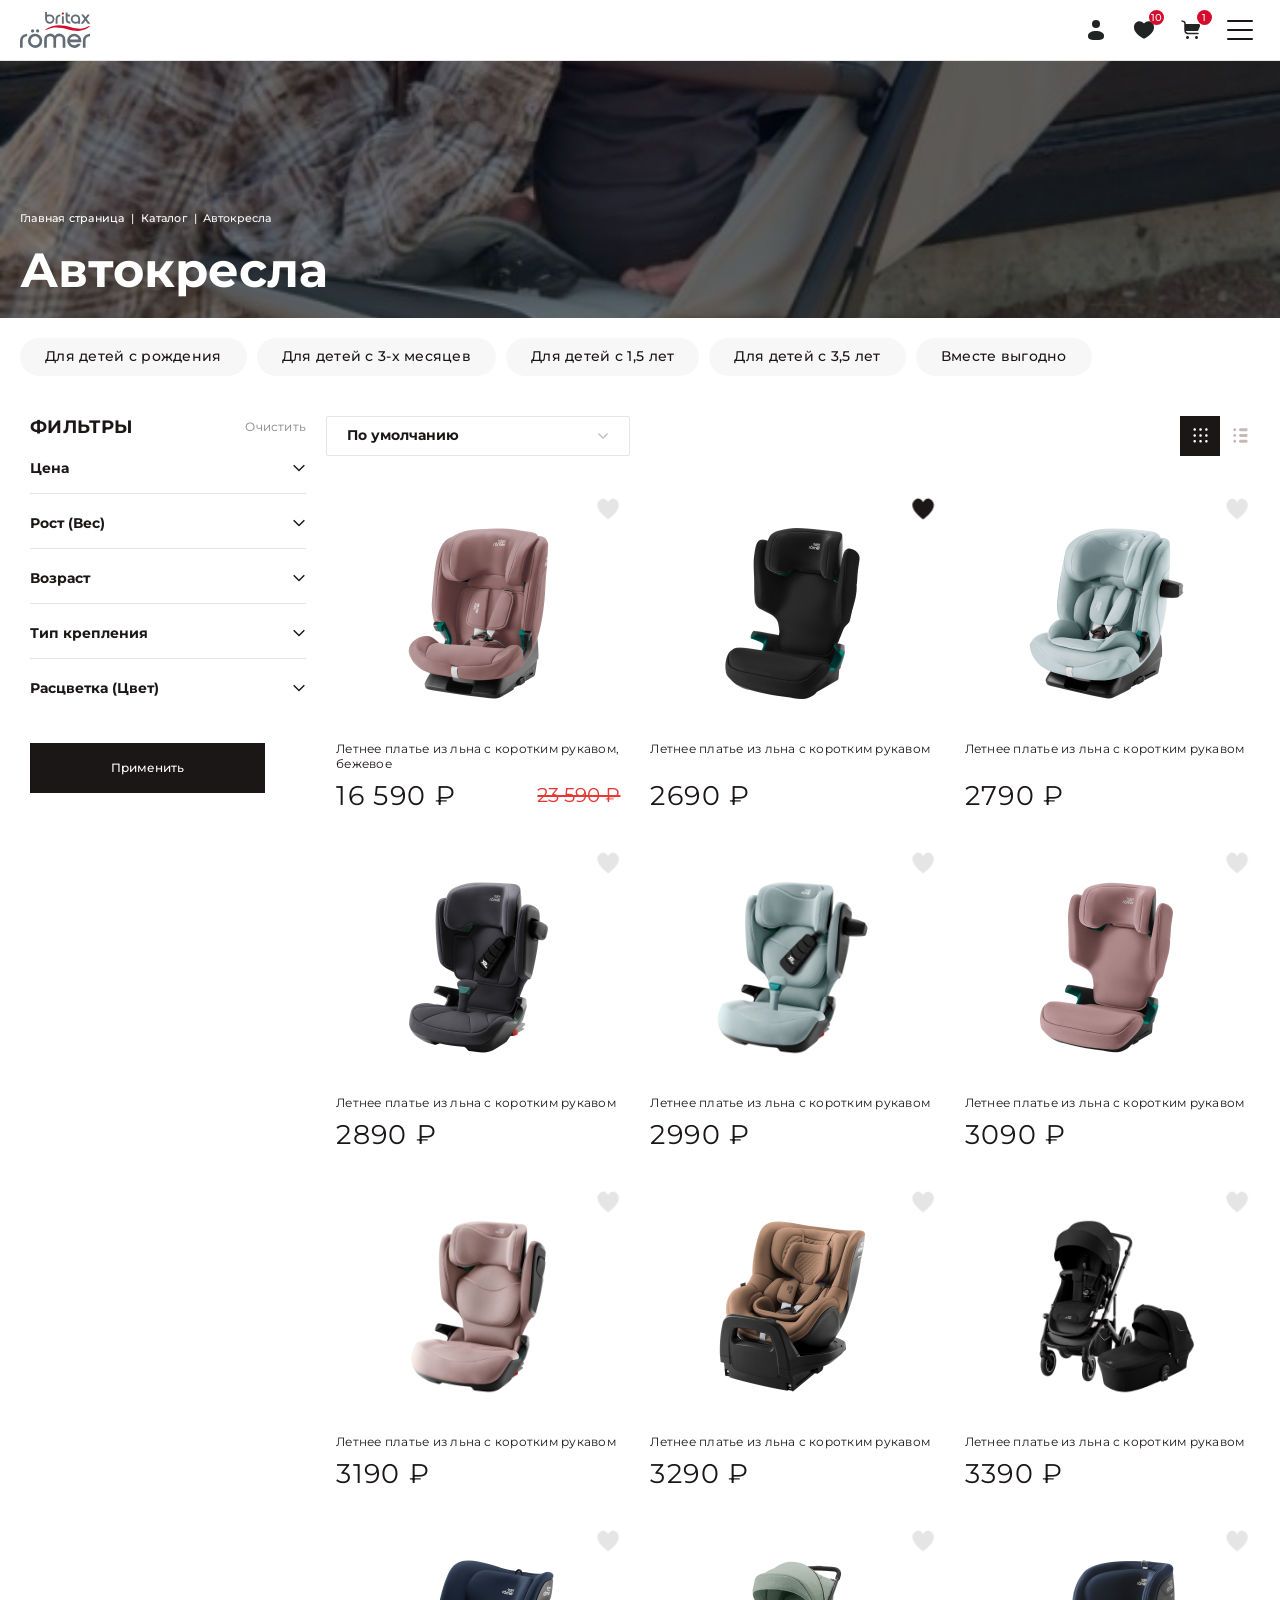
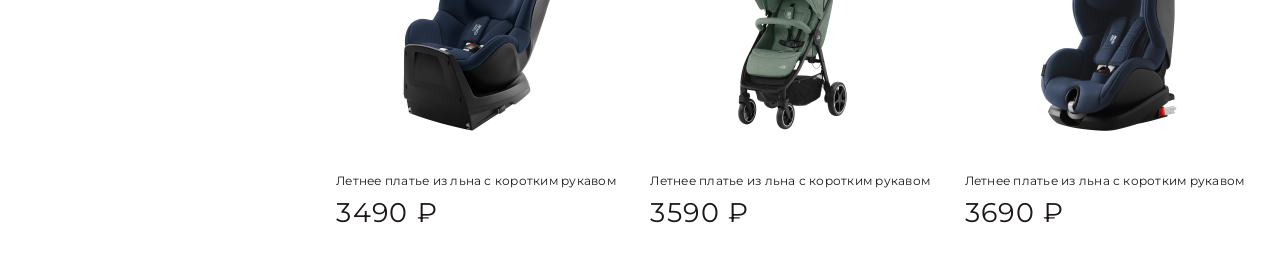
==== commit e155aadb: "hot-fix" ====
--- a/subcatalog.html
+++ b/subcatalog.html
@@ -25,19 +25,20 @@
     <div class="header__info">
       <div class="container">
         <div class="header__info_inner">
-          <div class="header__location">
+          <!-- <div class="header__location">
             <svg class="header__location_icon" width="16" height="16" viewBox="0 0 24 24" fill="none" xmlns="http://www.w3.org/2000/svg" aria-hidden="true">
               <path d="M12 11.5C13.3807 11.5 14.5 10.3807 14.5 9C14.5 7.61929 13.3807 6.5 12 6.5C10.6193 6.5 9.5 7.61929 9.5 9C9.5 10.3807 10.6193 11.5 12 11.5Z" stroke="currentColor" stroke-width="1.5"/>
               <path d="M12 21C16 17 20 13.4183 20 9C20 4.58172 16.4183 1 12 1C7.58172 1 4 4.58172 4 9C4 13.4183 8 17 12 21Z" stroke="currentColor" stroke-width="1.5"/>
             </svg>
             <span class="header__location_text">Москва</span>
-          </div>
+          </div> -->
           <nav class="header__info_nav" aria-label="Навигация">
+            <a href="promotions.html" class="header__info_link">Акции</a>
             <a href="policy.html" class="header__info_link">Инструкция</a>
             <a href="policy.html" class="header__info_link">Доп гарантия</a>
             <a href="brand.html" class="header__info_link">Где купить</a>
-            <a href="policy.html" class="header__info_link">FAQ</a>
-            <a href="policy.html" class="header__info_link">Контакты</a>
+           <!--  <a href="policy.html" class="header__info_link">FAQ</a>
+            <a href="policy.html" class="header__info_link">Контакты</a> -->
           </nav>
         </div>
       </div>
@@ -167,12 +168,10 @@
                 </div>
               </div>
             </li>
-            <li class="header__bottom_item">
-              <a href="promotions.html" class="header__bottom_link">Акции</a>
-            </li>
           </ul>
         <div class="header__right">
           <div class="header__top_extra">
+            <a href="promotions.html" class="header__top_link">Акции</a>
             <a href="delivery.html" class="header__top_link">Доставка и оплата</a>
             <a href="article.html" class="header__top_link">Блог</a>
             <a href="policy.html" class="header__top_link">О шопе</a>
@@ -180,24 +179,23 @@
           </div>
           <div class="header__right_buttons">
             <button class="header__personal">
-              <svg width="74" height="82" viewBox="0 0 74 82" fill="none" xmlns="http://www.w3.org/2000/svg">
-                <path d="M2.46081 62.6274C3.05028 57.5143 5.92039 52.8463 10.2787 49.9553C12.4883 48.4923 15.1456 47.499 17.6378 47.1924L17.6455 47.1914C19.4213 46.9668 20.2542 46.9508 20.8195 47.0144C21.1205 47.0525 21.7027 47.1166 22.1129 47.161C26.848 47.6935 31.2496 50.2538 34.2284 54.2656C34.2584 54.3075 34.2877 54.3481 34.316 54.3875C34.4011 54.5059 34.478 54.6129 34.5446 54.7072C34.5876 54.7681 34.6181 54.8121 34.6378 54.8412L34.6534 54.8671C34.7558 55.0367 34.9395 55.307 35.2347 55.5556C35.5457 55.8174 36.0791 56.1319 36.7989 56.1319C37.5186 56.1319 38.0521 55.8174 38.3631 55.5556C38.6583 55.307 38.842 55.0367 38.9444 54.8671L38.9551 54.8494L38.9655 54.8314C39.2348 54.3664 40.2663 53.0876 41.1673 52.1898L41.1721 52.1849C43.965 49.3851 47.6627 47.593 51.485 47.161C51.8934 47.1168 52.4721 47.0531 52.7742 47.0149C53.1638 46.973 53.9037 46.9713 54.3823 47.0232L54.3942 47.0245L54.406 47.0257C54.4761 47.0325 54.5971 47.0448 54.7392 47.0593C54.9788 47.0836 55.2786 47.1141 55.4963 47.135C62.3193 47.8347 68.257 52.6527 70.3977 59.2485C70.8613 60.6881 71.0565 61.6641 71.288 64.0283C71.3852 65.0573 71.1875 67.8438 70.8176 69.7803C70.1432 73.2942 68.8012 76.4562 66.4948 79.7218H7.43902C4.04479 75.1289 2.52395 70.757 2.28386 65.096M2.46081 62.6274C2.28324 64.1723 2.26343 64.6167 2.28386 65.096M2.46081 62.6274L2.28386 65.096M53.6501 19.3711C53.6501 28.8384 46.0771 36.4649 36.7946 36.4649C27.512 36.4649 19.939 28.8384 19.939 19.3711C19.939 9.90383 27.512 2.27734 36.7946 2.27734C46.0771 2.27734 53.6501 9.90382 53.6501 19.3711Z" stroke="currentColor" stroke-width="4.6"/>
-                <defs><rect width="74" height="82" fill="currentColor"/></defs>
-              </svg>
+              <svg width="24" height="24" viewBox="0 0 24 24" fill="none" xmlns="http://www.w3.org/2000/svg">
+                <circle cx="12" cy="6" r="4" fill="#222323"/>
+                <path d="M20 17.5C20 19.9853 20 22 12 22C4 22 4 19.9853 4 17.5C4 15.0147 7.58172 13 12 13C16.4183 13 20 15.0147 20 17.5Z" fill="#222323"/>
+                </svg>
             </button>
           <a href="favorites_clear.html" class="header__favorites">
-              <svg width="90" height="83" viewBox="0 0 90 83" fill="none" xmlns="http://www.w3.org/2000/svg">
-                <path d="M45.6607 81.7429C45.6711 81.7656 45.6811 81.7886 45.6908 81.8118M23.1702 2.35346L23.1583 2.35463C23.0692 2.36333 22.9204 2.37845 22.747 2.39607C22.459 2.42535 22.1028 2.46153 21.8391 2.48672C13.4018 3.35014 6.06893 9.29649 3.42603 17.4333C2.85298 19.2111 2.61238 20.4239 2.33056 23.2984C2.20704 24.5991 2.45357 28.0132 2.90526 30.3748C4.19894 37.1066 7.50655 42.8424 14.3091 49.6599C16.6011 51.9546 17.8842 53.128 24.9437 59.3595C33.4868 66.8964 38.0773 71.5871 42.6457 77.4924L42.6466 77.4936C43.1547 78.1512 43.8385 79.077 44.4011 79.8565C44.4296 79.8961 44.4579 79.9353 44.486 79.9743C45.1397 79.0326 45.9484 77.8986 46.4305 77.2496L46.4313 77.2485C49.4386 73.2053 52.9824 69.2322 57.1012 65.2645C59.7592 62.7021 61.6054 61.0244 67.2828 55.9741C73.7171 50.2463 76.8714 47.0598 79.5672 43.6295C84.2945 37.6164 86.3888 32.0165 86.7016 24.6506C86.7279 24.0332 86.7 23.4669 86.4851 21.5996C85.7569 15.2899 82.2114 9.5323 76.8287 5.96687C74.1001 4.16275 70.8194 2.93675 67.7315 2.5573L67.7238 2.55635C65.5658 2.28371 64.5136 2.25851 63.7728 2.34206C63.4147 2.38746 62.7113 2.4648 62.2119 2.51885C56.3522 3.17682 50.9151 6.33996 47.2402 11.2845C47.2037 11.3353 47.168 11.3849 47.1333 11.4331C47.0299 11.5767 46.9353 11.7082 46.8536 11.8237C46.7983 11.9019 46.7581 11.9598 46.7316 11.9992L46.7288 12.0033L46.7043 12.0439C46.5941 12.2261 46.4019 12.5071 46.0972 12.7633C45.7765 13.033 45.2318 13.3525 44.4995 13.3525C43.7672 13.3525 43.2225 13.033 42.9017 12.7633C42.597 12.5071 42.4048 12.2261 42.2947 12.0439L42.2839 12.026L42.2734 12.0079C41.9189 11.3966 40.6397 9.81964 39.538 8.72322L39.5331 8.71835C36.0836 5.26471 31.5155 3.05228 26.7865 2.51879C26.289 2.46493 25.5892 2.388 25.2301 2.34255C24.7243 2.28769 23.793 2.28605 23.1822 2.35217L23.1702 2.35346Z" stroke="currentColor" stroke-width="4.6"/>
-                <defs><rect width="90" height="83" fill="currentColor"/></defs>
-              </svg>
+              <svg width="24" height="24" viewBox="0 0 24 24" fill="none" xmlns="http://www.w3.org/2000/svg">
+                <path d="M2 9.13734C2 14.0003 6.01943 16.5917 8.96173 18.9111C10 19.7296 11 20.5002 12 20.5002C13 20.5002 14 19.7296 15.0383 18.9111C17.9806 16.5917 22 14.0003 22 9.13734C22 4.27441 16.4998 0.825708 12 5.50088C7.50016 0.825708 2 4.27441 2 9.13734Z" fill="#222323"/>
+                </svg>
               <span class="header__counter header__counter_favorites">10</span>
             </a>
             <a href="cart_clear.html" class="header__cart">
-              <svg width="18" height="20" viewBox="0 0 18 20" fill="none" xmlns="http://www.w3.org/2000/svg">
-                <path d="M12.5305 9.96186C12.9852 10.541 13.1915 11.0911 13.2217 11.8049C13.2249 11.8789 13.2205 11.9447 13.2009 12.1147C13.1278 12.7495 12.772 13.5574 12.2334 13.9146C11.9604 14.0954 11.6324 14.2187 11.3189 14.2573C11.119 14.2826 11.003 14.2877 10.9096 14.2769C10.88 14.2731 10.8169 14.2662 10.7702 14.2611C10.1787 14.1947 9.63374 13.8754 9.26731 13.381C9.24145 13.3449 9.21433 13.3076 9.20865 13.2969C9.19415 13.2729 9.18027 13.2729 9.16577 13.2969C9.12036 13.3753 8.9898 13.5334 8.88448 13.6383C8.53886 13.9848 8.08098 14.2074 7.60418 14.2611C7.55751 14.2662 7.49444 14.2731 7.4648 14.2769C7.40299 14.2839 7.30208 14.2839 7.23207 14.2763C7.20622 14.2737 7.15198 14.2681 7.11224 14.2643C6.26396 14.1776 5.52984 13.3502 5.26495 12.5333C5.20693 12.3531 5.18296 12.2273 5.15647 11.9567C5.1426 11.8113 5.16846 11.4793 5.21134 11.2549C5.29995 10.7931 5.48526 10.3834 5.80397 9.96186" stroke="currentColor"/>
-                <path d="M1.20111 16.8171L2.04422 7.66325C2.13901 6.6341 3.0023 5.84668 4.03579 5.84668H13.9344C14.948 5.84668 15.8013 6.60492 15.9205 7.61148L17.0045 16.7653C17.1454 17.9548 16.2162 19.0005 15.0184 19.0005H3.19268C2.01567 19.0005 1.09315 17.9891 1.20111 16.8171Z" stroke="currentColor"/>
-                <path d="M11 4C11 2.75736 10.2426 1 9 1C7.75736 1 7 2.75736 7 4" stroke="currentColor"/>
-              </svg>
+              <svg width="24" height="24" viewBox="0 0 24 24" fill="none" xmlns="http://www.w3.org/2000/svg">
+                <path d="M2.23737 2.28869C1.84442 2.15771 1.41968 2.37008 1.28869 2.76303C1.15771 3.15599 1.37008 3.58073 1.76303 3.71172L2.02794 3.80002C2.70435 4.02549 3.15155 4.17575 3.481 4.32901C3.79296 4.47414 3.92784 4.59093 4.01426 4.71083C4.10068 4.83074 4.16883 4.99562 4.20785 5.33747C4.24907 5.69848 4.2502 6.17024 4.2502 6.88324L4.2502 9.55508C4.25018 10.9227 4.25017 12.025 4.36673 12.892C4.48774 13.7921 4.74664 14.5499 5.34855 15.1519C5.95047 15.7538 6.70834 16.0127 7.60845 16.1337C8.47542 16.2502 9.57773 16.2502 10.9453 16.2502H18.0002C18.4144 16.2502 18.7502 15.9144 18.7502 15.5002C18.7502 15.086 18.4144 14.7502 18.0002 14.7502H11.0002C9.56479 14.7502 8.56367 14.7486 7.80832 14.6471C7.07455 14.5484 6.68598 14.368 6.40921 14.0912C6.17403 13.856 6.00839 13.5401 5.9034 13.0002H16.0222C16.9817 13.0002 17.4614 13.0002 17.8371 12.7525C18.2128 12.5047 18.4017 12.0638 18.7797 11.182L19.2082 10.182C20.0177 8.29314 20.4225 7.34873 19.9779 6.67447C19.5333 6.0002 18.5058 6.0002 16.4508 6.0002H5.74526C5.73936 5.69252 5.72644 5.41491 5.69817 5.16732C5.64282 4.6825 5.52222 4.23764 5.23112 3.83377C4.94002 3.42989 4.55613 3.1748 4.1137 2.96898C3.69746 2.77534 3.16814 2.59892 2.54176 2.39015L2.23737 2.28869Z" fill="#222323"/>
+                <path d="M7.5 18.0002C8.32843 18.0002 9 18.6718 9 19.5002C9 20.3287 8.32843 21.0002 7.5 21.0002C6.67157 21.0002 6 20.3287 6 19.5002C6 18.6718 6.67157 18.0002 7.5 18.0002Z" fill="#222323"/>
+                <path d="M16.5 18.0003C17.3284 18.0003 18 18.6719 18 19.5003C18 20.3287 17.3284 21.0003 16.5 21.0003C15.6716 21.0003 15 20.3287 15 19.5003C15 18.6719 15.6716 18.0003 16.5 18.0003Z" fill="#222323"/>
+                </svg>
               <span class=" header__counter header__counter_cart">1</span>
             </a>
           <button type="button" class="header__burger" aria-label="Открыть меню">
@@ -206,11 +204,7 @@
                         <span></span>
                         <span></span>
                       </div>
-                      <svg width="60" height="20" viewBox="0 0 60 20" fill="none" xmlns="http://www.w3.org/2000/svg">
-                        <path d="M19.7755 15.4636C19.7755 16.2815 19.3329 17.0423 18.4478 17.7461C17.5626 18.4308 16.3572 18.9729 14.8317 19.3723C13.3249 19.7718 11.677 19.9715 9.88777 19.9715C7.66538 19.9715 5.6784 19.6671 3.92686 19.0585C2.19414 18.4498 1.01703 17.67 0.395511 16.719L3.13584 14.0942L3.6161 14.6077C2.63674 15.6919 2.71207 16.7 3.8421 17.632C5.0098 18.583 6.79902 19.1155 9.20975 19.2297C9.43576 19.2487 9.66176 19.2582 9.88777 19.2582C11.9783 19.2582 13.7581 18.8873 15.2272 18.1455C16.6962 17.4037 17.4307 16.5097 17.4307 15.4636C17.4307 14.874 17.1765 14.3604 16.668 13.923C16.1783 13.4665 15.5191 13.1051 14.6904 12.8388C13.8805 12.5535 12.9577 12.2777 11.9218 12.0114C10.886 11.7451 9.82185 11.5074 8.72949 11.2981C7.63712 11.0889 6.5636 10.8226 5.5089 10.4993C4.47304 10.1759 3.54076 9.82406 2.71207 9.44365C1.90222 9.06324 1.24303 8.56871 0.73452 7.96006C0.24484 7.33238 0 6.61912 0 5.82026C0 4.77413 0.442595 3.80409 1.32779 2.91013C2.21298 2.01617 3.40893 1.31241 4.91563 0.798859C6.44118 0.266286 8.09855 0 9.88777 0C11.338 0 12.7034 0.180694 13.9841 0.542083C15.2837 0.884451 16.3854 1.36947 17.2895 1.99715C18.2123 2.6058 18.8903 3.30005 19.3235 4.07989L15.9334 6.67618L15.5097 6.10556C16.7715 5.26866 17.0352 4.30813 16.3007 3.22397C15.6038 2.2349 14.3514 1.50262 12.5433 1.0271C11.6582 0.798859 10.773 0.694246 9.88777 0.713268C7.70304 0.713268 5.81024 1.26486 4.20936 2.36805C2.79683 3.33809 2.17531 4.3747 2.34481 5.47789C2.58965 6.92344 4.19995 8.01712 7.1757 8.75892C7.64654 8.87304 8.31514 9.03471 9.1815 9.24394C10.0479 9.43414 10.7635 9.59582 11.3286 9.72896C11.9124 9.8621 12.5998 10.0428 13.3909 10.271C14.2007 10.4993 14.8787 10.718 15.4249 10.9272C15.9711 11.1365 16.5361 11.4028 17.12 11.7261C17.7227 12.0495 18.1935 12.3823 18.5325 12.7247C18.8903 13.067 19.1823 13.476 19.4083 13.9515C19.6531 14.408 19.7755 14.912 19.7755 15.4636Z" fill="currentColor"/>
-                        <path d="M38.3579 4.07989L37.4256 7.70328H36.7476C36.7476 7.68426 36.7476 7.64622 36.7476 7.58916C36.823 7.18973 36.8701 6.89491 36.8889 6.70471C36.9077 6.5145 36.9077 6.27675 36.8889 5.99144C36.8701 5.68711 36.7947 5.46838 36.6629 5.33524C36.5499 5.18307 36.371 5.05944 36.1261 4.96434C35.8813 4.85021 35.5611 4.79315 35.1656 4.79315H26.3231C26.0406 4.79315 25.8146 4.82168 25.6451 4.87874C25.4756 4.91679 25.3532 4.99287 25.2778 5.10699C25.2025 5.22111 25.1554 5.32573 25.1366 5.42083C25.1366 5.49691 25.1366 5.62054 25.1366 5.79173V13.01C25.5132 12.5155 26.0783 12.1255 26.8316 11.8402C27.3025 11.65 27.8957 11.5074 28.6114 11.4123C29.3271 11.3172 30.0334 11.2601 30.7302 11.2411C31.4459 11.2221 32.3593 11.2126 33.4705 11.2126V11.8973C30.25 11.8973 28.1123 12.097 27.0576 12.4964C25.9088 12.9339 25.2684 13.7898 25.1366 15.0642V18.2596C25.1366 18.4308 25.1366 18.564 25.1366 18.6591C25.1554 18.7351 25.2025 18.8302 25.2778 18.9444C25.3532 19.0585 25.4756 19.1441 25.6451 19.2011C25.8146 19.2392 26.0406 19.2582 26.3231 19.2582V19.9715H22.0855V19.2582C22.368 19.2582 22.594 19.2392 22.7635 19.2011C22.933 19.1441 23.046 19.0585 23.1025 18.9444C23.1778 18.8302 23.2249 18.7351 23.2438 18.6591C23.2626 18.564 23.272 18.4308 23.272 18.2596V5.79173C23.272 5.62054 23.2626 5.49691 23.2438 5.42083C23.2249 5.32573 23.1778 5.22111 23.1025 5.10699C23.046 4.99287 22.933 4.91679 22.7635 4.87874C22.594 4.82168 22.368 4.79315 22.0855 4.79315V4.07989H38.3579Z" fill="currentColor"/>
-                        <path d="M58.7852 1.71184V15.5777C58.7852 16.719 58.4462 17.7461 57.7682 18.6591C57.109 19.553 56.2332 20 55.1409 20C53.6718 20 52.5041 19.5055 51.6378 18.5164C50.7714 17.5083 49.9804 15.844 49.2647 13.5235C48.9257 12.3633 48.4266 10.7275 47.7674 8.61626C47.1271 6.48597 46.7033 5.08797 46.4961 4.42225C46.063 2.99572 45.3661 2.03519 44.4056 1.54066C43.5957 1.14123 42.9648 1.25535 42.5128 1.88303C42.2491 2.26343 42.1173 2.80552 42.1173 3.50927V18.2882C42.1173 18.4593 42.1173 18.5925 42.1173 18.6876C42.1361 18.7637 42.1738 18.8588 42.2303 18.9729C42.3056 19.087 42.428 19.1726 42.5975 19.2297C42.7859 19.2677 43.0213 19.2867 43.3038 19.2867V20H40.2245V19.2867C40.507 19.2867 40.733 19.2677 40.9025 19.2297C41.072 19.1726 41.1944 19.087 41.2697 18.9729C41.3451 18.8588 41.3827 18.7637 41.3827 18.6876C41.4016 18.5925 41.411 18.4593 41.411 18.2882V3.50927C41.411 2.61531 41.6652 1.81645 42.1738 1.1127C42.6823 0.408941 43.3603 0.0475516 44.2078 0.0285303C44.9423 0.0285303 45.5827 0.152163 46.1289 0.399429C46.6751 0.627675 47.1271 0.989064 47.4849 1.4836C47.8616 1.95911 48.1535 2.43462 48.3607 2.91013C48.5679 3.38564 48.7844 4.0038 49.0104 4.76462C49.18 5.29719 49.3777 5.9534 49.6037 6.73324C49.8486 7.49406 50.0651 8.17879 50.2535 8.78745C50.4418 9.37708 50.6396 10.0238 50.8467 10.7275C51.0539 11.4123 51.2611 12.097 51.4683 12.7817C51.6754 13.4475 51.8732 14.0942 52.0615 14.7218C52.4194 15.9582 52.8902 17.0043 53.4741 17.8602C54.0579 18.7161 54.6889 19.1631 55.3669 19.2011C55.8942 19.2582 56.3745 19.087 56.8077 18.6876C57.2597 18.2691 57.5893 17.7841 57.7964 17.2325C58.0036 16.6619 58.1072 16.1103 58.1072 15.5777V1.71184C58.1072 1.55968 58.0978 1.44556 58.0789 1.36947C58.0601 1.27437 58.013 1.16976 57.9377 1.05563C57.8812 0.941512 57.7682 0.865431 57.5987 0.827391C57.4292 0.770329 57.2032 0.741798 56.9207 0.741798V0.0285303H60V0.741798C59.7175 0.741798 59.4821 0.770329 59.2937 0.827391C59.1242 0.865431 59.0018 0.941512 58.9265 1.05563C58.87 1.16976 58.8323 1.27437 58.8135 1.36947C58.7946 1.44556 58.7852 1.55968 58.7852 1.71184Z" fill="currentColor"/>
-                      </svg>
+              
                     </button>
           </div>
         </div>
@@ -218,7 +212,6 @@
     </div>
   </header>
   <main class="main">
-    <section class="top" id="top"></section>
     <section class="catalog-hero">
       <div class="container catalog-hero__inner">
         <nav class="catalog-hero__breadcrumbs" aria-label="Навигация">
--- a/css/style.css
+++ b/css/style.css
@@ -8,6 +8,7 @@
   --text-font: 'Montserrat', sans-serif;
   --title-font: 'Montserrat', sans-serif;
   --bg: #fff;
+  --bg-counter: rgba(213, 12, 45, 1);
   --text: #1c1717;
   --text-gray: #c5b8b8;
   --text-dgray: #6b6060;
@@ -171,7 +172,7 @@
 
 .container {
   width: 100%;
-  max-width: 1348px;
+  max-width: 1440px;
   padding: 0 60px;
   margin: 0 auto;
   position: relative;
@@ -223,7 +224,7 @@
 }
 
 .top {
-  height: 180px;
+  height: 110px;
   width: 100%;
 }
 
@@ -324,11 +325,12 @@
 }
 
 .header__bottom_link {
-  font-family: var(--text-font);
-  font-size: 18px;
-  font-weight: 400;
-  line-height: 22px;
-  letter-spacing: 0.05em;
+  font-family: "Winston", sans-serif;
+  font-style: normal;
+  font-size: 14px;
+  font-weight: 600;
+  line-height: 100%;
+  letter-spacing: 0;
   color: var(--text);
 }
 
@@ -460,9 +462,8 @@
 /* start header */
 
 .header {
-  position: absolute;
+  position: fixed;
   top: 0;
-  left: 0;
   z-index: 100;
   width: 100%;
 }
@@ -487,7 +488,7 @@
   display: -ms-flexbox;
   display: flex;
   align-items: center;
-  justify-content: space-between;
+  justify-content: flex-end;
   min-height: 26px;
   flex-wrap: wrap;
   gap: 6px 14px;
@@ -504,8 +505,11 @@
 }
 
 .header__info_link {
+  font-family: "Winston", sans-serif;
+  font-style: normal;
   font-size: 12px;
-  line-height: 14px;
+  line-height: 100%;
+  letter-spacing: 0;
   font-weight: 400;
   color: #4a4d5e;
   text-decoration: none;
@@ -545,22 +549,30 @@
 
 .header.active {
   position: fixed;
-  top: -110px;
   left: 0;
 }
 
 .header__top {
+  position: relative;
   background-color: var(--bg);
 }
 
 .header__top_container {
-  height: 88px;
+  height: 60px;
+}
+
+.header__right_buttons {
+  gap: 15px;
+  display: -webkit-box;
+  display: -ms-flexbox;
+  display: flex;
+  align-items: center;
+  justify-content: space-between;
 }
 
 .header__top_container,
 .header__left,
 .header__right,
-.header__right_buttons,
 .header__bottom_list {
   display: -webkit-box;
   display: -ms-flexbox;
@@ -577,9 +589,7 @@
   gap: 40px;
 }
 
-.header__right_buttons {
-  gap: 7.5px;
-}
+
 
 .header__logo {
   color: var(--text);
@@ -594,31 +604,14 @@
   width: auto;
 }
 
-.header__cart svg {
-  width: 16.27px;
-  height: 18px;
-}
-
-.header__favorites svg {
-  width: 19.35px;
-  height: 18px;
-}
-
-.header__personal svg {
-  width: 16.15px;
-  height: 18px;
-}
 
 .header__right_buttons a,
 .header__right_buttons button {
   display: -webkit-box;
   display: -ms-flexbox;
   display: flex;
-  width: 40px;
-  height: 40px;
   align-items: center;
   justify-content: center;
-  border-radius: 50%;
   color: var(--bg);
   background-color: var(--accent);
   position: relative;
@@ -629,7 +622,7 @@
 .header__right_buttons a:hover,
 .header__right_buttons button:hover {
   color: var(--accent);
-  background-color: var(--border);
+
 }
 
 .header__counter {
@@ -641,11 +634,11 @@
   align-items: center;
   justify-content: center;
   position: absolute;
-  top: 5px;
-  right: 5px;
+  top: -5px;
+  right: -5px;
   text-align: center;
   color: var(--accent);
-  background-color: var(--bg);
+  background-color: var(--bg-counter);
   border-radius: 50%;
   -webkit-transition: background-color .2s linear, color .2s linear;
   transition: background-color .2s linear, color .2s linear;
@@ -654,7 +647,6 @@
 .header__right_buttons a:hover .header__counter,
 .header__right_buttons button:hover .header__counter {
   color: var(--bg);
-  background-color: var(--accent);
 }
 
 .header__top_link {
@@ -705,116 +697,78 @@
   color: var(--text);
 }
 
+/* Кнопка-бургер */
 .header__burger {
-  display: -webkit-box;
-  display: -ms-flexbox;
-  display: flex;
-  width: 0px;
-  height: 70px;
-  margin: 0;
-  align-items: center;
-  gap: 20px;
-  color: var(--bg);
-  visibility: hidden;
-  -webkit-transition: width .3s linear, visibility 0s, margin .4s;
-  transition: width .3s linear, visibility 0s, margin .4s;
-  -webkit-transition-delay: 0s, .3s, 0s;
-  transition-delay: 0s, .3s, 0s;
-  overflow: hidden;
-}
-
-.header.active .header__burger {
-  width: 105px;
-  margin: 0 75px 0 0;
-  visibility: visible;
-  -webkit-transition-delay: 0s, 0s, 0s;
-  transition-delay: 0s, 0s, 0s;
-}
-
-.header__burger svg {
-  width: 60px;
-  height: 20px;
-}
-
+  background: none;
+  border: none;
+  cursor: pointer;
+  padding: 0;
+  display: flex;
+  align-items: center;
+}
+
+/* Контейнер с тремя полосками */
 .header__burger_button {
   width: 26px;
-  height: 26px;
+  height: 20px;
   position: relative;
-  overflow: hidden;
   cursor: pointer;
 }
 
+/* Полоски (бургер) */
 .header__burger_button span {
   display: block;
   position: absolute;
   height: 2px;
   width: 100%;
-  background: var(--bg);
+  background: currentColor;
   border-radius: 2px;
+  left: 0;
+  transition: opacity 0.3s ease 0.15s;
+}
+
+/* Позиции полосок */
+.header__burger_button span:nth-child(1) { top: 0; }
+.header__burger_button span:nth-child(2) { top: 9px; }
+.header__burger_button span:nth-child(3) { top: 18px; }
+
+/* Крестик (скрыт по умолчанию) */
+.header__burger_button::before,
+.header__burger_button::after {
+  content: '';
+  position: absolute;
+  width: 100%;
+  height: 2px;
+  background: currentColor;
+  border-radius: 2px;
+  left: 0;
+  top: 9px;
+  opacity: 0;
+  transition: opacity 0.3s ease;
+}
+
+.header__burger_button::before {
+  transform: rotate(45deg);
+}
+
+.header__burger_button::after {
+  transform: rotate(-45deg);
+}
+
+/* Активное состояние — полоски исчезают */
+.header__burger.active .header__burger_button span {
+  opacity: 0;
+  transition: opacity 0.3s ease;
+}
+
+/* Активное состояние — крестик появляется */
+.header__burger.active .header__burger_button::before,
+.header__burger.active .header__burger_button::after {
   opacity: 1;
-  left: 0;
-  -webkit-transform: rotate(0deg);
-  transform: rotate(0deg);
-  -webkit-transition: -webkit-transform .25s ease-in-out, left .25s ease-in-out, top .25s ease-in-out, width .25s linear, opacity .25s ease-in-out;
-  transition: transform .25s ease-in-out, left .25s ease-in-out, top .25s ease-in-out, width .25s linear, opacity .25s ease-in-out;
-}
-
-.header__burger_button span:nth-child(1) {
-  top: 7.5px;
-}
-
-.header__burger_button span:nth-child(2) {
-  top: 12px;
-}
-
-.header__burger_button span:nth-child(3) {
-  width: 16.5px;
-  top: 16.5px;
-}
-
-.header__burger.active .header__burger_button span:nth-child(1) {
-  top: 12px;
-  -webkit-transform: rotate(135deg);
-  transform: rotate(135deg);
-}
-
-.header__burger.active .header__burger_button span:nth-child(2) {
-  opacity: 0;
-  left: -26px;
-}
-
-.header__burger.active .header__burger_button span:nth-child(3) {
-  width: 22px;
-  top: 12px;
-  -webkit-transform: rotate(-135deg);
-  transform: rotate(-135deg);
-}
-
-.header__bottom_hover {
-  width: 100%;
-  max-height: calc(var(--height) - 180px);
-  position: absolute;
-  top: 180px;
-  left: 0;
-  z-index: -1;
-  background-color: var(--bg);
-  border-bottom: 1px solid var(--border);
-  -webkit-transform: translateY(calc(-100% - 1px));
-  transform: translateY(calc(-100% - 1px));
-  -webkit-transition: -webkit-transform 0.3s linear;
-  transition: transform 0.3s linear;
-  overflow-x: hidden;
-  overflow-y: scroll;
-}
-
-.header.active .header__bottom_hover {
-  max-height: calc(var(--height) - 110px);
-}
-
-.header__bottom_item:hover .header__bottom_hover {
-  -webkit-transform: translateY(0px);
-  transform: translateY(0px);
-}
+  transition: opacity 0.3s ease 0.15s;
+}
+
+
 
 .header__bottom_sublist {
   display: -webkit-box;
@@ -875,7 +829,7 @@
   width: 100%;
   height: calc(var(--height) - 70px);
   position: fixed;
-  top: 70px;
+  top: 60px;
   left: 0;
   background: var(--bg);
   border-bottom: 1px solid var(--border);
@@ -4237,6 +4191,7 @@
   background: url('../img/icon/show.svg') center center no-repeat;
   background-size: 16px 16px;
 }
+  
 
 /* end popup */
 
@@ -4270,7 +4225,6 @@
   p,
   input,
   label,
-  .header__bottom_link,
   .product__information_item p:last-child,
   .cart__button,
   .personal__history_name p {
@@ -4294,20 +4248,17 @@
     height: 50px;
   }
   .header.active {
-    top: -80px;
+    top: -60px;
   }
   .header__top_container {
-    height: 80px;
+    height: 60px;
   }
   .header__top_container,
   .header__left,
-  .header__right,
-  .header__right_buttons {
+  .header__right{
     gap: 30px;
   }
-  .header__right_buttons {
-    gap: 7.5px;
-  }
+
   .header__logo img {
     height: 40px;
     width: auto;
@@ -4317,21 +4268,17 @@
     height: 50px;
   }
   .header__bottom_hover {
-    max-height: calc(var(--height) - 130px);
+    max-height: calc(var(--height) - 110px);
     top: 130px;
   }
   .header.active .header__bottom_hover {
     max-height: calc(var(--height) - 50px);
   }
-  .header.active .header__burger {
-    margin: 0px 15px 0px 0px;
-  }
-  .top {
-    height: 130px;
-  }
+
+
   .header__nav {
-    height: calc(var(--height) - 50px);
-    top: 50px;
+    height: calc(var(--height) - 60px);
+    top: 60px;
   }
   .header__bottom_link svg {
     width: 20px;
@@ -4375,11 +4322,6 @@
   }
   .catalog .card__item {
     width: calc(25% - 8px);
-  }
-  .catalog__products.active .products__image_block,
-  .catalog__products.active .products__images {
-    width: 240px;
-    height: 220px;
   }
   .catalog__products.active .products__top {
     gap: 20px;
@@ -4426,9 +4368,6 @@
   .catalog__image_list svg {
     width: 15px;
     height: 15px;
-  }
-  .catalog__products.active .products__price {
-    padding: 0;
   }
   .products__images img {
     padding: 30px 0;
@@ -4541,7 +4480,6 @@
   input,
   button,
   label,
-  .header__bottom_link,
   .login__button {
     font-size: 12px;
     line-height: 14px;
@@ -4580,17 +4518,11 @@
     border-bottom: 1px solid var(--border);
   }
   .header__top_container {
-    height: 80px;
     justify-content: space-between;
     align-items: center;
     gap: 12px;
   }
-  .header,
-  .header.active,
-  .header__top {
-    height: auto;
-    min-height: 80px;
-  }
+
   .header__burger {
     position: relative;
     z-index: 2;
@@ -4641,21 +4573,10 @@
     border: none;
     border-radius: 50%;
   }
-  .header__right_buttons a:hover,
-  .header__right_buttons button:hover {
-    color: var(--accent);
-    background-color: rgba(0, 0, 0, 0.04);
-  }
-  .header__right_buttons a:hover .header__counter,
-  .header__right_buttons button:hover .header__counter {
-    color: var(--bg);
-    background-color: var(--accent);
-  }
   .header__counter {
     color: var(--bg);
-    background-color: var(--text);
-    top: 4px;
-    right: 4px;
+    top: 0px;
+    right: 0px;
   }
   .header__right_buttons .header__burger {
     width: 40px;
@@ -4674,15 +4595,16 @@
     background: var(--text);
   }
   .header__nav {
-    height: calc(var(--height) - 80px);
-    top: 80px;
-  }
+    height: calc(var(--height) - 60px);
+    top: 60px;
+  }
+
   .top {
-    height: 80px;
-  }
-  .header__right_buttons .header__burger.active .header__burger_button span:nth-child(3) {
-    width: 22px;
-  }
+    height: 60px;
+    width: 100%;
+  }
+
+
   .hero__swiper,
   .hero__item,
   .hero__image {
@@ -4694,6 +4616,7 @@
   .hero__navigation {
     padding: 0 15px 20px;
   }
+
   .card__sections {
     flex-direction: column;
   }
@@ -4711,9 +4634,6 @@
   .products__images,
   .products__image_block {
     height: 235px;
-  }
-  .card .card__item {
-    width: calc(33.333% - 7px);
   }
   .card__info {
     padding: 10px 20px;
@@ -4932,9 +4852,6 @@
     font-size: 22px;
     line-height: 24px;
   }
-  .catalog__products.active .products__price {
-    padding: 0;
-  }
   .product__blocks_buttons {
     padding: 0 0 1px;
     overflow-y: hidden;
@@ -5003,7 +4920,6 @@
   input,
   button,
   label,
-  .header__bottom_link,
   .personal__history_name p,
   .login__button {
     font-size: 12px;
@@ -5027,22 +4943,15 @@
     padding-right: 20px;
   }
   
-  .header__bottom_link,
-  .header,
-  .header.active,
-  .header__top,
-  .header__top_container,
-  .top {
-    height: 70px;
-  }
+  
   .header__right_buttons a,
   .header__right_buttons button {
     width: 36px;
     height: 36px;
   }
   .header__nav {
-    height: calc(var(--height) - 70px);
-    top: 70px;
+    height: calc(var(--height) - 60px);
+    top: 60px;
   }
   .hero__slider .swiper-pagination-bullet,
   .hero__slider .swiper-pagination-bullet:hover,
@@ -5115,10 +5024,6 @@
   .products__slide::before,
   .products__image.active .products__slide::before {
     background-color: transparent;
-  }
-  .catalog_subsection__top_flex .form__select_box {
-    min-width: 0;
-    flex: 0 1 auto;
   }
   .catalog__products .products__list {
     gap: 10px;
@@ -5209,8 +5114,8 @@
 /* header desktop: upper strip + main row nav (min 1281px), ~120px total height */
 @media (min-width: 1281px) {
   .header__info > .container {
-    padding-top: 3px;
-    padding-bottom: 3px;
+    padding-top: 14px;
+    padding-bottom: 14px;
   }
 
   .header__info_inner {
@@ -5239,7 +5144,6 @@
     grid-template-columns: auto 1fr auto;
     align-items: center;
     gap: 14px;
-    height: 89px;
   }
 
   .header__left {
@@ -5254,7 +5158,7 @@
     width: 100%;
     height: auto;
     justify-content: center;
-    gap: 4px 16px;
+    gap: 4px 22px;
     flex-wrap: wrap;
   }
 
@@ -5270,9 +5174,13 @@
   .header__bottom_link {
     height: auto;
     padding: 4px 0;
-    font-size: 13px;
-    line-height: 16px;
-    color: var(--text-dgray);
+    font-family: "Winston", sans-serif;
+    font-style: normal;
+    font-size: 14px;
+    font-weight: 600;
+    line-height: 100%;
+    letter-spacing: 0;
+    color: rgba(34, 35, 35, 1);
   }
 
   .header__bottom_item:hover .header__bottom_link {
@@ -5283,57 +5191,23 @@
   .header__right_buttons button {
     color: var(--text);
     background-color: var(--bg);
-    border: 1px solid var(--border);
-  }
-
-  .header__right_buttons a:hover,
-  .header__right_buttons button:hover {
-    color: var(--accent);
-    background-color: var(--bg);
-    border-color: var(--accent);
-  }
-
-  .header__right_buttons a:hover .header__counter,
-  .header__right_buttons button:hover .header__counter {
-    color: var(--bg);
-    background-color: var(--accent);
   }
 
   .header__counter {
     color: var(--bg);
-    background-color: var(--accent);
   }
 
   .header__logo img {
     height: 42px;
   }
 
-  .header__right_buttons a,
-  .header__right_buttons button {
-    width: 34px;
-    height: 34px;
-  }
-
-  .header__cart svg {
-    width: 14px;
-    height: 15px;
-  }
-
-  .header__favorites svg {
-    width: 17px;
-    height: 16px;
-  }
-
-  .header__personal svg {
-    width: 14px;
-    height: 15px;
-  }
+
 
   .header__right_buttons .header__counter {
     width: 13px;
     height: 13px;
-    top: 3px;
-    right: 3px;
+    top: -3px;
+    right: -3px;
     font-size: 9px;
   }
 
@@ -5341,48 +5215,69 @@
     display: none;
   }
 
-  .top {
-    height: 120px;
-  }
 
   /* Мегаменю: на всю ширину экрана, top: 100% от белой полосы */
   .header__bottom_hover {
+    position: absolute;
     top: 100%;
     left: 50%;
     width: 100vw;
     max-width: 100vw;
     margin-left: -50vw;
-    right: auto;
-    max-height: calc(var(--height) - 120px);
-    margin-top: 0;
-    padding-top: 0;
-    border-top: none;
-    box-sizing: border-box;
-    z-index: 101;
-    transform: translate3d(0, calc(-100% - 6px), 0);
+    z-index: 1;
+    background-color: var(--bg);
+    border-bottom: 1px solid var(--border);
     opacity: 0;
     visibility: hidden;
-    pointer-events: none;
-    -webkit-transition: transform 0.3s linear, opacity 0.25s linear, visibility 0s linear 0.3s;
-    transition: transform 0.3s linear, opacity 0.25s linear, visibility 0s linear 0.3s;
-  }
-
+    transform: translateY(-10px);
+    transition: opacity 0.4s ease, visibility 0s linear 0.4s, transform 0.4s ease;
+    overflow-x: hidden;
+    overflow-y: auto;
+  }
+  
   .header__bottom_item:hover .header__bottom_hover {
-    transform: translate3d(0, 0, 0);
     opacity: 1;
     visibility: visible;
-    pointer-events: auto;
-    -webkit-transition-delay: 0s;
+    transform: translateY(0);
     transition-delay: 0s;
   }
+  .header__bottom_link {
+    position: relative;
+  }
+
+  .header__bottom_link::after {
+    content: '';
+    position: absolute;
+    top: 0;
+    left: 50%;
+    transform: translateX(-50%);
+    width: 125%;
+    height: 50px;
+    background: transparent;
+    z-index: 2;
+  }
+
+  .header__bottom_link:hover .header__bottom_hover {
+    opacity: 1;
+    visibility: visible;
+    transform: translateY(0);
+    transition-delay: 0s;
+  }
+
+  .header {
+    transition: top 0.2s linear
+  }
 
   .header.active {
-    top: -32px;
+    top: -50px;
+    transition: top 0.3s linear
   }
 
   .header.active .header__bottom_hover {
     max-height: calc(var(--height) - 89px);
   }
+
+  
 }
 
 /* Подкаталог: сортировка слева, «Фильтры» у правого края контейнера (перебивает min-width у select) */
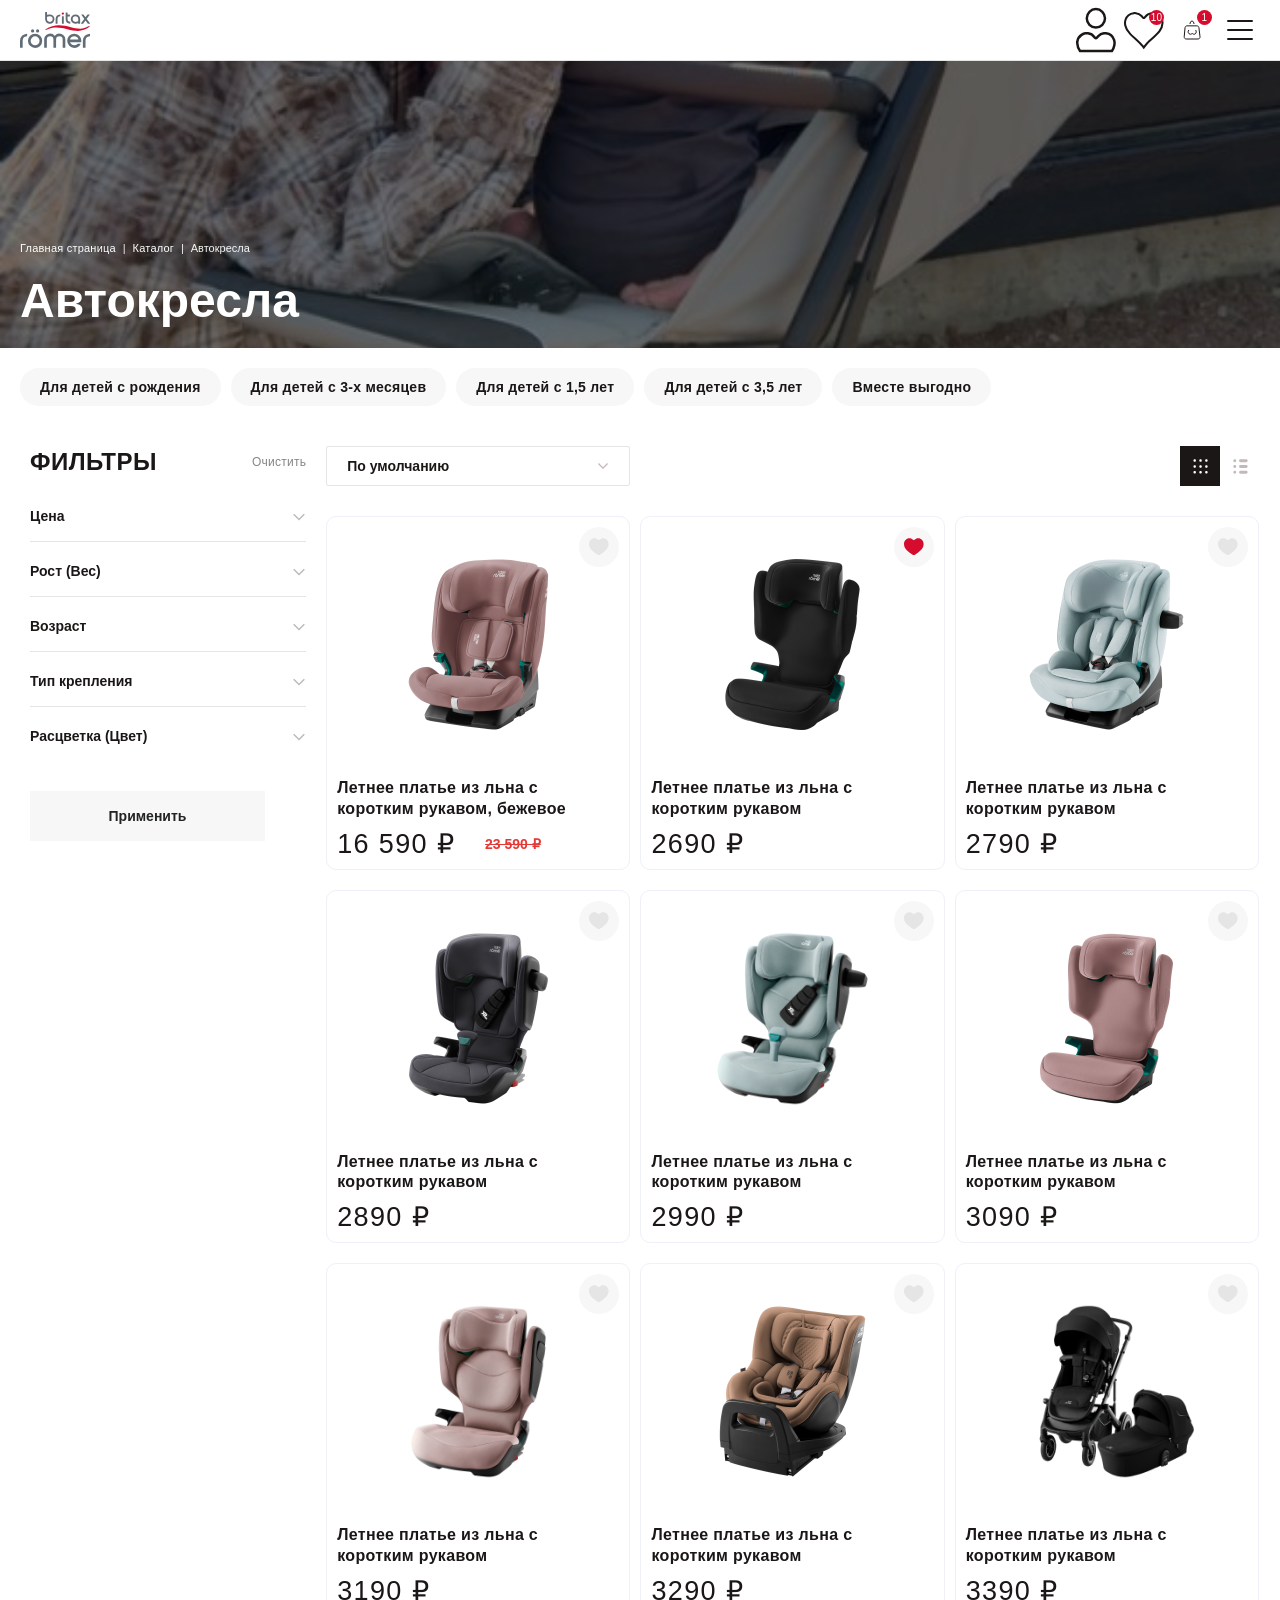
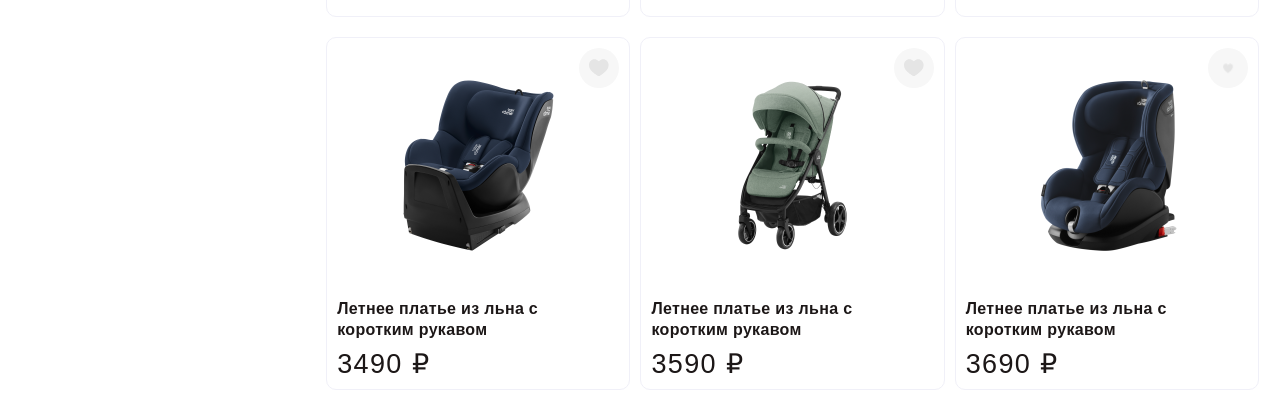
==== commit 3fa0f592: "fix subcatalog" ====
--- a/subcatalog.html
+++ b/subcatalog.html
@@ -25,20 +25,19 @@
     <div class="header__info">
       <div class="container">
         <div class="header__info_inner">
-          <!-- <div class="header__location">
+          <div class="header__location">
             <svg class="header__location_icon" width="16" height="16" viewBox="0 0 24 24" fill="none" xmlns="http://www.w3.org/2000/svg" aria-hidden="true">
               <path d="M12 11.5C13.3807 11.5 14.5 10.3807 14.5 9C14.5 7.61929 13.3807 6.5 12 6.5C10.6193 6.5 9.5 7.61929 9.5 9C9.5 10.3807 10.6193 11.5 12 11.5Z" stroke="currentColor" stroke-width="1.5"/>
               <path d="M12 21C16 17 20 13.4183 20 9C20 4.58172 16.4183 1 12 1C7.58172 1 4 4.58172 4 9C4 13.4183 8 17 12 21Z" stroke="currentColor" stroke-width="1.5"/>
             </svg>
             <span class="header__location_text">Москва</span>
-          </div> -->
+          </div>
           <nav class="header__info_nav" aria-label="Навигация">
-            <a href="promotions.html" class="header__info_link">Акции</a>
             <a href="policy.html" class="header__info_link">Инструкция</a>
             <a href="policy.html" class="header__info_link">Доп гарантия</a>
             <a href="brand.html" class="header__info_link">Где купить</a>
-           <!--  <a href="policy.html" class="header__info_link">FAQ</a>
-            <a href="policy.html" class="header__info_link">Контакты</a> -->
+            <a href="policy.html" class="header__info_link">FAQ</a>
+            <a href="policy.html" class="header__info_link">Контакты</a>
           </nav>
         </div>
       </div>
@@ -168,10 +167,12 @@
                 </div>
               </div>
             </li>
+            <li class="header__bottom_item">
+              <a href="promotions.html" class="header__bottom_link">Акции</a>
+            </li>
           </ul>
         <div class="header__right">
           <div class="header__top_extra">
-            <a href="promotions.html" class="header__top_link">Акции</a>
             <a href="delivery.html" class="header__top_link">Доставка и оплата</a>
             <a href="article.html" class="header__top_link">Блог</a>
             <a href="policy.html" class="header__top_link">О шопе</a>
@@ -179,23 +180,24 @@
           </div>
           <div class="header__right_buttons">
             <button class="header__personal">
-              <svg width="24" height="24" viewBox="0 0 24 24" fill="none" xmlns="http://www.w3.org/2000/svg">
-                <circle cx="12" cy="6" r="4" fill="#222323"/>
-                <path d="M20 17.5C20 19.9853 20 22 12 22C4 22 4 19.9853 4 17.5C4 15.0147 7.58172 13 12 13C16.4183 13 20 15.0147 20 17.5Z" fill="#222323"/>
-                </svg>
+              <svg width="74" height="82" viewBox="0 0 74 82" fill="none" xmlns="http://www.w3.org/2000/svg">
+                <path d="M2.46081 62.6274C3.05028 57.5143 5.92039 52.8463 10.2787 49.9553C12.4883 48.4923 15.1456 47.499 17.6378 47.1924L17.6455 47.1914C19.4213 46.9668 20.2542 46.9508 20.8195 47.0144C21.1205 47.0525 21.7027 47.1166 22.1129 47.161C26.848 47.6935 31.2496 50.2538 34.2284 54.2656C34.2584 54.3075 34.2877 54.3481 34.316 54.3875C34.4011 54.5059 34.478 54.6129 34.5446 54.7072C34.5876 54.7681 34.6181 54.8121 34.6378 54.8412L34.6534 54.8671C34.7558 55.0367 34.9395 55.307 35.2347 55.5556C35.5457 55.8174 36.0791 56.1319 36.7989 56.1319C37.5186 56.1319 38.0521 55.8174 38.3631 55.5556C38.6583 55.307 38.842 55.0367 38.9444 54.8671L38.9551 54.8494L38.9655 54.8314C39.2348 54.3664 40.2663 53.0876 41.1673 52.1898L41.1721 52.1849C43.965 49.3851 47.6627 47.593 51.485 47.161C51.8934 47.1168 52.4721 47.0531 52.7742 47.0149C53.1638 46.973 53.9037 46.9713 54.3823 47.0232L54.3942 47.0245L54.406 47.0257C54.4761 47.0325 54.5971 47.0448 54.7392 47.0593C54.9788 47.0836 55.2786 47.1141 55.4963 47.135C62.3193 47.8347 68.257 52.6527 70.3977 59.2485C70.8613 60.6881 71.0565 61.6641 71.288 64.0283C71.3852 65.0573 71.1875 67.8438 70.8176 69.7803C70.1432 73.2942 68.8012 76.4562 66.4948 79.7218H7.43902C4.04479 75.1289 2.52395 70.757 2.28386 65.096M2.46081 62.6274C2.28324 64.1723 2.26343 64.6167 2.28386 65.096M2.46081 62.6274L2.28386 65.096M53.6501 19.3711C53.6501 28.8384 46.0771 36.4649 36.7946 36.4649C27.512 36.4649 19.939 28.8384 19.939 19.3711C19.939 9.90383 27.512 2.27734 36.7946 2.27734C46.0771 2.27734 53.6501 9.90382 53.6501 19.3711Z" stroke="currentColor" stroke-width="4.6"/>
+                <defs><rect width="74" height="82" fill="currentColor"/></defs>
+              </svg>
             </button>
           <a href="favorites_clear.html" class="header__favorites">
-              <svg width="24" height="24" viewBox="0 0 24 24" fill="none" xmlns="http://www.w3.org/2000/svg">
-                <path d="M2 9.13734C2 14.0003 6.01943 16.5917 8.96173 18.9111C10 19.7296 11 20.5002 12 20.5002C13 20.5002 14 19.7296 15.0383 18.9111C17.9806 16.5917 22 14.0003 22 9.13734C22 4.27441 16.4998 0.825708 12 5.50088C7.50016 0.825708 2 4.27441 2 9.13734Z" fill="#222323"/>
-                </svg>
+              <svg width="90" height="83" viewBox="0 0 90 83" fill="none" xmlns="http://www.w3.org/2000/svg">
+                <path d="M45.6607 81.7429C45.6711 81.7656 45.6811 81.7886 45.6908 81.8118M23.1702 2.35346L23.1583 2.35463C23.0692 2.36333 22.9204 2.37845 22.747 2.39607C22.459 2.42535 22.1028 2.46153 21.8391 2.48672C13.4018 3.35014 6.06893 9.29649 3.42603 17.4333C2.85298 19.2111 2.61238 20.4239 2.33056 23.2984C2.20704 24.5991 2.45357 28.0132 2.90526 30.3748C4.19894 37.1066 7.50655 42.8424 14.3091 49.6599C16.6011 51.9546 17.8842 53.128 24.9437 59.3595C33.4868 66.8964 38.0773 71.5871 42.6457 77.4924L42.6466 77.4936C43.1547 78.1512 43.8385 79.077 44.4011 79.8565C44.4296 79.8961 44.4579 79.9353 44.486 79.9743C45.1397 79.0326 45.9484 77.8986 46.4305 77.2496L46.4313 77.2485C49.4386 73.2053 52.9824 69.2322 57.1012 65.2645C59.7592 62.7021 61.6054 61.0244 67.2828 55.9741C73.7171 50.2463 76.8714 47.0598 79.5672 43.6295C84.2945 37.6164 86.3888 32.0165 86.7016 24.6506C86.7279 24.0332 86.7 23.4669 86.4851 21.5996C85.7569 15.2899 82.2114 9.5323 76.8287 5.96687C74.1001 4.16275 70.8194 2.93675 67.7315 2.5573L67.7238 2.55635C65.5658 2.28371 64.5136 2.25851 63.7728 2.34206C63.4147 2.38746 62.7113 2.4648 62.2119 2.51885C56.3522 3.17682 50.9151 6.33996 47.2402 11.2845C47.2037 11.3353 47.168 11.3849 47.1333 11.4331C47.0299 11.5767 46.9353 11.7082 46.8536 11.8237C46.7983 11.9019 46.7581 11.9598 46.7316 11.9992L46.7288 12.0033L46.7043 12.0439C46.5941 12.2261 46.4019 12.5071 46.0972 12.7633C45.7765 13.033 45.2318 13.3525 44.4995 13.3525C43.7672 13.3525 43.2225 13.033 42.9017 12.7633C42.597 12.5071 42.4048 12.2261 42.2947 12.0439L42.2839 12.026L42.2734 12.0079C41.9189 11.3966 40.6397 9.81964 39.538 8.72322L39.5331 8.71835C36.0836 5.26471 31.5155 3.05228 26.7865 2.51879C26.289 2.46493 25.5892 2.388 25.2301 2.34255C24.7243 2.28769 23.793 2.28605 23.1822 2.35217L23.1702 2.35346Z" stroke="currentColor" stroke-width="4.6"/>
+                <defs><rect width="90" height="83" fill="currentColor"/></defs>
+              </svg>
               <span class="header__counter header__counter_favorites">10</span>
             </a>
             <a href="cart_clear.html" class="header__cart">
-              <svg width="24" height="24" viewBox="0 0 24 24" fill="none" xmlns="http://www.w3.org/2000/svg">
-                <path d="M2.23737 2.28869C1.84442 2.15771 1.41968 2.37008 1.28869 2.76303C1.15771 3.15599 1.37008 3.58073 1.76303 3.71172L2.02794 3.80002C2.70435 4.02549 3.15155 4.17575 3.481 4.32901C3.79296 4.47414 3.92784 4.59093 4.01426 4.71083C4.10068 4.83074 4.16883 4.99562 4.20785 5.33747C4.24907 5.69848 4.2502 6.17024 4.2502 6.88324L4.2502 9.55508C4.25018 10.9227 4.25017 12.025 4.36673 12.892C4.48774 13.7921 4.74664 14.5499 5.34855 15.1519C5.95047 15.7538 6.70834 16.0127 7.60845 16.1337C8.47542 16.2502 9.57773 16.2502 10.9453 16.2502H18.0002C18.4144 16.2502 18.7502 15.9144 18.7502 15.5002C18.7502 15.086 18.4144 14.7502 18.0002 14.7502H11.0002C9.56479 14.7502 8.56367 14.7486 7.80832 14.6471C7.07455 14.5484 6.68598 14.368 6.40921 14.0912C6.17403 13.856 6.00839 13.5401 5.9034 13.0002H16.0222C16.9817 13.0002 17.4614 13.0002 17.8371 12.7525C18.2128 12.5047 18.4017 12.0638 18.7797 11.182L19.2082 10.182C20.0177 8.29314 20.4225 7.34873 19.9779 6.67447C19.5333 6.0002 18.5058 6.0002 16.4508 6.0002H5.74526C5.73936 5.69252 5.72644 5.41491 5.69817 5.16732C5.64282 4.6825 5.52222 4.23764 5.23112 3.83377C4.94002 3.42989 4.55613 3.1748 4.1137 2.96898C3.69746 2.77534 3.16814 2.59892 2.54176 2.39015L2.23737 2.28869Z" fill="#222323"/>
-                <path d="M7.5 18.0002C8.32843 18.0002 9 18.6718 9 19.5002C9 20.3287 8.32843 21.0002 7.5 21.0002C6.67157 21.0002 6 20.3287 6 19.5002C6 18.6718 6.67157 18.0002 7.5 18.0002Z" fill="#222323"/>
-                <path d="M16.5 18.0003C17.3284 18.0003 18 18.6719 18 19.5003C18 20.3287 17.3284 21.0003 16.5 21.0003C15.6716 21.0003 15 20.3287 15 19.5003C15 18.6719 15.6716 18.0003 16.5 18.0003Z" fill="#222323"/>
-                </svg>
+              <svg width="18" height="20" viewBox="0 0 18 20" fill="none" xmlns="http://www.w3.org/2000/svg">
+                <path d="M12.5305 9.96186C12.9852 10.541 13.1915 11.0911 13.2217 11.8049C13.2249 11.8789 13.2205 11.9447 13.2009 12.1147C13.1278 12.7495 12.772 13.5574 12.2334 13.9146C11.9604 14.0954 11.6324 14.2187 11.3189 14.2573C11.119 14.2826 11.003 14.2877 10.9096 14.2769C10.88 14.2731 10.8169 14.2662 10.7702 14.2611C10.1787 14.1947 9.63374 13.8754 9.26731 13.381C9.24145 13.3449 9.21433 13.3076 9.20865 13.2969C9.19415 13.2729 9.18027 13.2729 9.16577 13.2969C9.12036 13.3753 8.9898 13.5334 8.88448 13.6383C8.53886 13.9848 8.08098 14.2074 7.60418 14.2611C7.55751 14.2662 7.49444 14.2731 7.4648 14.2769C7.40299 14.2839 7.30208 14.2839 7.23207 14.2763C7.20622 14.2737 7.15198 14.2681 7.11224 14.2643C6.26396 14.1776 5.52984 13.3502 5.26495 12.5333C5.20693 12.3531 5.18296 12.2273 5.15647 11.9567C5.1426 11.8113 5.16846 11.4793 5.21134 11.2549C5.29995 10.7931 5.48526 10.3834 5.80397 9.96186" stroke="currentColor"/>
+                <path d="M1.20111 16.8171L2.04422 7.66325C2.13901 6.6341 3.0023 5.84668 4.03579 5.84668H13.9344C14.948 5.84668 15.8013 6.60492 15.9205 7.61148L17.0045 16.7653C17.1454 17.9548 16.2162 19.0005 15.0184 19.0005H3.19268C2.01567 19.0005 1.09315 17.9891 1.20111 16.8171Z" stroke="currentColor"/>
+                <path d="M11 4C11 2.75736 10.2426 1 9 1C7.75736 1 7 2.75736 7 4" stroke="currentColor"/>
+              </svg>
               <span class=" header__counter header__counter_cart">1</span>
             </a>
           <button type="button" class="header__burger" aria-label="Открыть меню">
@@ -204,7 +206,11 @@
                         <span></span>
                         <span></span>
                       </div>
-              
+                      <svg width="60" height="20" viewBox="0 0 60 20" fill="none" xmlns="http://www.w3.org/2000/svg">
+                        <path d="M19.7755 15.4636C19.7755 16.2815 19.3329 17.0423 18.4478 17.7461C17.5626 18.4308 16.3572 18.9729 14.8317 19.3723C13.3249 19.7718 11.677 19.9715 9.88777 19.9715C7.66538 19.9715 5.6784 19.6671 3.92686 19.0585C2.19414 18.4498 1.01703 17.67 0.395511 16.719L3.13584 14.0942L3.6161 14.6077C2.63674 15.6919 2.71207 16.7 3.8421 17.632C5.0098 18.583 6.79902 19.1155 9.20975 19.2297C9.43576 19.2487 9.66176 19.2582 9.88777 19.2582C11.9783 19.2582 13.7581 18.8873 15.2272 18.1455C16.6962 17.4037 17.4307 16.5097 17.4307 15.4636C17.4307 14.874 17.1765 14.3604 16.668 13.923C16.1783 13.4665 15.5191 13.1051 14.6904 12.8388C13.8805 12.5535 12.9577 12.2777 11.9218 12.0114C10.886 11.7451 9.82185 11.5074 8.72949 11.2981C7.63712 11.0889 6.5636 10.8226 5.5089 10.4993C4.47304 10.1759 3.54076 9.82406 2.71207 9.44365C1.90222 9.06324 1.24303 8.56871 0.73452 7.96006C0.24484 7.33238 0 6.61912 0 5.82026C0 4.77413 0.442595 3.80409 1.32779 2.91013C2.21298 2.01617 3.40893 1.31241 4.91563 0.798859C6.44118 0.266286 8.09855 0 9.88777 0C11.338 0 12.7034 0.180694 13.9841 0.542083C15.2837 0.884451 16.3854 1.36947 17.2895 1.99715C18.2123 2.6058 18.8903 3.30005 19.3235 4.07989L15.9334 6.67618L15.5097 6.10556C16.7715 5.26866 17.0352 4.30813 16.3007 3.22397C15.6038 2.2349 14.3514 1.50262 12.5433 1.0271C11.6582 0.798859 10.773 0.694246 9.88777 0.713268C7.70304 0.713268 5.81024 1.26486 4.20936 2.36805C2.79683 3.33809 2.17531 4.3747 2.34481 5.47789C2.58965 6.92344 4.19995 8.01712 7.1757 8.75892C7.64654 8.87304 8.31514 9.03471 9.1815 9.24394C10.0479 9.43414 10.7635 9.59582 11.3286 9.72896C11.9124 9.8621 12.5998 10.0428 13.3909 10.271C14.2007 10.4993 14.8787 10.718 15.4249 10.9272C15.9711 11.1365 16.5361 11.4028 17.12 11.7261C17.7227 12.0495 18.1935 12.3823 18.5325 12.7247C18.8903 13.067 19.1823 13.476 19.4083 13.9515C19.6531 14.408 19.7755 14.912 19.7755 15.4636Z" fill="currentColor"/>
+                        <path d="M38.3579 4.07989L37.4256 7.70328H36.7476C36.7476 7.68426 36.7476 7.64622 36.7476 7.58916C36.823 7.18973 36.8701 6.89491 36.8889 6.70471C36.9077 6.5145 36.9077 6.27675 36.8889 5.99144C36.8701 5.68711 36.7947 5.46838 36.6629 5.33524C36.5499 5.18307 36.371 5.05944 36.1261 4.96434C35.8813 4.85021 35.5611 4.79315 35.1656 4.79315H26.3231C26.0406 4.79315 25.8146 4.82168 25.6451 4.87874C25.4756 4.91679 25.3532 4.99287 25.2778 5.10699C25.2025 5.22111 25.1554 5.32573 25.1366 5.42083C25.1366 5.49691 25.1366 5.62054 25.1366 5.79173V13.01C25.5132 12.5155 26.0783 12.1255 26.8316 11.8402C27.3025 11.65 27.8957 11.5074 28.6114 11.4123C29.3271 11.3172 30.0334 11.2601 30.7302 11.2411C31.4459 11.2221 32.3593 11.2126 33.4705 11.2126V11.8973C30.25 11.8973 28.1123 12.097 27.0576 12.4964C25.9088 12.9339 25.2684 13.7898 25.1366 15.0642V18.2596C25.1366 18.4308 25.1366 18.564 25.1366 18.6591C25.1554 18.7351 25.2025 18.8302 25.2778 18.9444C25.3532 19.0585 25.4756 19.1441 25.6451 19.2011C25.8146 19.2392 26.0406 19.2582 26.3231 19.2582V19.9715H22.0855V19.2582C22.368 19.2582 22.594 19.2392 22.7635 19.2011C22.933 19.1441 23.046 19.0585 23.1025 18.9444C23.1778 18.8302 23.2249 18.7351 23.2438 18.6591C23.2626 18.564 23.272 18.4308 23.272 18.2596V5.79173C23.272 5.62054 23.2626 5.49691 23.2438 5.42083C23.2249 5.32573 23.1778 5.22111 23.1025 5.10699C23.046 4.99287 22.933 4.91679 22.7635 4.87874C22.594 4.82168 22.368 4.79315 22.0855 4.79315V4.07989H38.3579Z" fill="currentColor"/>
+                        <path d="M58.7852 1.71184V15.5777C58.7852 16.719 58.4462 17.7461 57.7682 18.6591C57.109 19.553 56.2332 20 55.1409 20C53.6718 20 52.5041 19.5055 51.6378 18.5164C50.7714 17.5083 49.9804 15.844 49.2647 13.5235C48.9257 12.3633 48.4266 10.7275 47.7674 8.61626C47.1271 6.48597 46.7033 5.08797 46.4961 4.42225C46.063 2.99572 45.3661 2.03519 44.4056 1.54066C43.5957 1.14123 42.9648 1.25535 42.5128 1.88303C42.2491 2.26343 42.1173 2.80552 42.1173 3.50927V18.2882C42.1173 18.4593 42.1173 18.5925 42.1173 18.6876C42.1361 18.7637 42.1738 18.8588 42.2303 18.9729C42.3056 19.087 42.428 19.1726 42.5975 19.2297C42.7859 19.2677 43.0213 19.2867 43.3038 19.2867V20H40.2245V19.2867C40.507 19.2867 40.733 19.2677 40.9025 19.2297C41.072 19.1726 41.1944 19.087 41.2697 18.9729C41.3451 18.8588 41.3827 18.7637 41.3827 18.6876C41.4016 18.5925 41.411 18.4593 41.411 18.2882V3.50927C41.411 2.61531 41.6652 1.81645 42.1738 1.1127C42.6823 0.408941 43.3603 0.0475516 44.2078 0.0285303C44.9423 0.0285303 45.5827 0.152163 46.1289 0.399429C46.6751 0.627675 47.1271 0.989064 47.4849 1.4836C47.8616 1.95911 48.1535 2.43462 48.3607 2.91013C48.5679 3.38564 48.7844 4.0038 49.0104 4.76462C49.18 5.29719 49.3777 5.9534 49.6037 6.73324C49.8486 7.49406 50.0651 8.17879 50.2535 8.78745C50.4418 9.37708 50.6396 10.0238 50.8467 10.7275C51.0539 11.4123 51.2611 12.097 51.4683 12.7817C51.6754 13.4475 51.8732 14.0942 52.0615 14.7218C52.4194 15.9582 52.8902 17.0043 53.4741 17.8602C54.0579 18.7161 54.6889 19.1631 55.3669 19.2011C55.8942 19.2582 56.3745 19.087 56.8077 18.6876C57.2597 18.2691 57.5893 17.7841 57.7964 17.2325C58.0036 16.6619 58.1072 16.1103 58.1072 15.5777V1.71184C58.1072 1.55968 58.0978 1.44556 58.0789 1.36947C58.0601 1.27437 58.013 1.16976 57.9377 1.05563C57.8812 0.941512 57.7682 0.865431 57.5987 0.827391C57.4292 0.770329 57.2032 0.741798 56.9207 0.741798V0.0285303H60V0.741798C59.7175 0.741798 59.4821 0.770329 59.2937 0.827391C59.1242 0.865431 59.0018 0.941512 58.9265 1.05563C58.87 1.16976 58.8323 1.27437 58.8135 1.36947C58.7946 1.44556 58.7852 1.55968 58.7852 1.71184Z" fill="currentColor"/>
+                      </svg>
                     </button>
           </div>
         </div>
@@ -212,6 +218,7 @@
     </div>
   </header>
   <main class="main">
+    <section class="top" id="top"></section>
     <section class="catalog-hero">
       <div class="container catalog-hero__inner">
         <nav class="catalog-hero__breadcrumbs" aria-label="Навигация">
@@ -514,19 +521,9 @@
                 <ul class="products__list">
                   <li class="products__item">
                     <button class="products__favorites ">
-                      <svg viewBox="467 392 58 57" xmlns="http://www.w3.org/2000/svg">
-                        <g fill="none" fill-rule="evenodd" transform="translate(467 392)">
-                          <path d="M29.144 20.773c-.063-.13-4.227-8.67-11.44-2.59C7.63 28.795 28.94 43.256 29.143 43.394c.204-.138 21.513-14.6 11.44-25.213-7.214-6.08-11.377 2.46-11.44 2.59z" class="favorites__heart" fill="currentColor"/>
-                          <circle class="favorites__circle" fill="#E2264D" opacity="0" cx="29.5" cy="29.5" r="1.5"/>
-                          <g class="favorites__seven" opacity="0" transform="translate(7 6)"><circle class="favorites__first" fill="#9CD8C3" cx="2" cy="6" r="2"/><circle class="favorites__second" fill="#8CE8C3" cx="5" cy="2" r="2"/></g>
-                          <g class="favorites__six" opacity="0" transform="translate(0 28)"><circle class="favorites__first" fill="#CC8EF5" cx="2" cy="7" r="2"/><circle class="favorites__second" fill="#91D2FA" cx="3" cy="2" r="2"/></g>
-                          <g class="favorites__three" opacity="0" transform="translate(52 28)"><circle class="favorites__second" fill="#9CD8C3" cx="2" cy="7" r="2"/><circle class="favorites__first" fill="#8CE8C3" cx="4" cy="2" r="2"/></g>
-                          <g class="favorites__two" opacity="0" transform="translate(44 6)"><circle class="favorites__second" fill="#CC8EF5" cx="5" cy="6" r="2"/><circle class="favorites__first" fill="#CC8EF5" cx="2" cy="2" r="2"/></g>
-                          <g class="favorites__five" opacity="0" transform="translate(14 50)"><circle class="favorites__first" fill="#91D2FA" cx="6" cy="5" r="2"/><circle class="favorites__second" fill="#91D2FA" cx="2" cy="2" r="2"/></g>
-                          <g class="favorites__four" opacity="0" transform="translate(35 50)"><circle class="favorites__first" fill="currentColor" cx="6" cy="5" r="2"/><circle class="favorites__second" fill="currentColor" cx="2" cy="2" r="2"/></g>
-                          <g class="favorites__one" opacity="0" transform="translate(24)"><circle class="favorites__first" fill="#9FC7FA" cx="2.5" cy="3" r="2"/><circle class="favorites__second" fill="#9FC7FA" cx="7.5" cy="2" r="2"/></g>
-                        </g>
-                      </svg>
+                      <svg width="17" height="15" viewBox="0 0 17 15" fill="none" xmlns="http://www.w3.org/2000/svg">
+                        <path d="M0 4.87682C0 8.92927 3.34952 11.0887 5.80144 13.0216C6.66667 13.7037 7.5 14.3459 8.33333 14.3459C9.16667 14.3459 10 13.7037 10.8652 13.0216C13.3171 11.0887 16.6667 8.92927 16.6667 4.87682C16.6667 0.824376 12.0832 -2.04954 8.33333 1.84643C4.58347 -2.04954 0 0.824376 0 4.87682Z" fill="currentColor"/>
+                        </svg>                        
                     </button>
                     <div class="products__top">
                       <a href="product.html" class="products__item_link">
@@ -576,19 +573,9 @@
                   </li>
                   <li class="products__item">
                     <button class="products__favorites added">
-                      <svg viewBox="467 392 58 57" xmlns="http://www.w3.org/2000/svg">
-                        <g fill="none" fill-rule="evenodd" transform="translate(467 392)">
-                          <path d="M29.144 20.773c-.063-.13-4.227-8.67-11.44-2.59C7.63 28.795 28.94 43.256 29.143 43.394c.204-.138 21.513-14.6 11.44-25.213-7.214-6.08-11.377 2.46-11.44 2.59z" class="favorites__heart" fill="currentColor"/>
-                          <circle class="favorites__circle" fill="#E2264D" opacity="0" cx="29.5" cy="29.5" r="1.5"/>
-                          <g class="favorites__seven" opacity="0" transform="translate(7 6)"><circle class="favorites__first" fill="#9CD8C3" cx="2" cy="6" r="2"/><circle class="favorites__second" fill="#8CE8C3" cx="5" cy="2" r="2"/></g>
-                          <g class="favorites__six" opacity="0" transform="translate(0 28)"><circle class="favorites__first" fill="#CC8EF5" cx="2" cy="7" r="2"/><circle class="favorites__second" fill="#91D2FA" cx="3" cy="2" r="2"/></g>
-                          <g class="favorites__three" opacity="0" transform="translate(52 28)"><circle class="favorites__second" fill="#9CD8C3" cx="2" cy="7" r="2"/><circle class="favorites__first" fill="#8CE8C3" cx="4" cy="2" r="2"/></g>
-                          <g class="favorites__two" opacity="0" transform="translate(44 6)"><circle class="favorites__second" fill="#CC8EF5" cx="5" cy="6" r="2"/><circle class="favorites__first" fill="#CC8EF5" cx="2" cy="2" r="2"/></g>
-                          <g class="favorites__five" opacity="0" transform="translate(14 50)"><circle class="favorites__first" fill="#91D2FA" cx="6" cy="5" r="2"/><circle class="favorites__second" fill="#91D2FA" cx="2" cy="2" r="2"/></g>
-                          <g class="favorites__four" opacity="0" transform="translate(35 50)"><circle class="favorites__first" fill="currentColor" cx="6" cy="5" r="2"/><circle class="favorites__second" fill="currentColor" cx="2" cy="2" r="2"/></g>
-                          <g class="favorites__one" opacity="0" transform="translate(24)"><circle class="favorites__first" fill="#9FC7FA" cx="2.5" cy="3" r="2"/><circle class="favorites__second" fill="#9FC7FA" cx="7.5" cy="2" r="2"/></g>
-                        </g>
-                      </svg>
+                      <svg width="17" height="15" viewBox="0 0 17 15" fill="none" xmlns="http://www.w3.org/2000/svg">
+                        <path d="M0 4.87682C0 8.92927 3.34952 11.0887 5.80144 13.0216C6.66667 13.7037 7.5 14.3459 8.33333 14.3459C9.16667 14.3459 10 13.7037 10.8652 13.0216C13.3171 11.0887 16.6667 8.92927 16.6667 4.87682C16.6667 0.824376 12.0832 -2.04954 8.33333 1.84643C4.58347 -2.04954 0 0.824376 0 4.87682Z" fill="currentColor"/>
+                        </svg>                        
                     </button>
                     <div class="products__top">
                       <a href="product.html" class="products__item_link">
@@ -638,19 +625,9 @@
                   </li>
                   <li class="products__item">
                     <button class="products__favorites ">
-                      <svg viewBox="467 392 58 57" xmlns="http://www.w3.org/2000/svg">
-                        <g fill="none" fill-rule="evenodd" transform="translate(467 392)">
-                          <path d="M29.144 20.773c-.063-.13-4.227-8.67-11.44-2.59C7.63 28.795 28.94 43.256 29.143 43.394c.204-.138 21.513-14.6 11.44-25.213-7.214-6.08-11.377 2.46-11.44 2.59z" class="favorites__heart" fill="currentColor"/>
-                          <circle class="favorites__circle" fill="#E2264D" opacity="0" cx="29.5" cy="29.5" r="1.5"/>
-                          <g class="favorites__seven" opacity="0" transform="translate(7 6)"><circle class="favorites__first" fill="#9CD8C3" cx="2" cy="6" r="2"/><circle class="favorites__second" fill="#8CE8C3" cx="5" cy="2" r="2"/></g>
-                          <g class="favorites__six" opacity="0" transform="translate(0 28)"><circle class="favorites__first" fill="#CC8EF5" cx="2" cy="7" r="2"/><circle class="favorites__second" fill="#91D2FA" cx="3" cy="2" r="2"/></g>
-                          <g class="favorites__three" opacity="0" transform="translate(52 28)"><circle class="favorites__second" fill="#9CD8C3" cx="2" cy="7" r="2"/><circle class="favorites__first" fill="#8CE8C3" cx="4" cy="2" r="2"/></g>
-                          <g class="favorites__two" opacity="0" transform="translate(44 6)"><circle class="favorites__second" fill="#CC8EF5" cx="5" cy="6" r="2"/><circle class="favorites__first" fill="#CC8EF5" cx="2" cy="2" r="2"/></g>
-                          <g class="favorites__five" opacity="0" transform="translate(14 50)"><circle class="favorites__first" fill="#91D2FA" cx="6" cy="5" r="2"/><circle class="favorites__second" fill="#91D2FA" cx="2" cy="2" r="2"/></g>
-                          <g class="favorites__four" opacity="0" transform="translate(35 50)"><circle class="favorites__first" fill="currentColor" cx="6" cy="5" r="2"/><circle class="favorites__second" fill="currentColor" cx="2" cy="2" r="2"/></g>
-                          <g class="favorites__one" opacity="0" transform="translate(24)"><circle class="favorites__first" fill="#9FC7FA" cx="2.5" cy="3" r="2"/><circle class="favorites__second" fill="#9FC7FA" cx="7.5" cy="2" r="2"/></g>
-                        </g>
-                      </svg>
+                      <svg width="17" height="15" viewBox="0 0 17 15" fill="none" xmlns="http://www.w3.org/2000/svg">
+                        <path d="M0 4.87682C0 8.92927 3.34952 11.0887 5.80144 13.0216C6.66667 13.7037 7.5 14.3459 8.33333 14.3459C9.16667 14.3459 10 13.7037 10.8652 13.0216C13.3171 11.0887 16.6667 8.92927 16.6667 4.87682C16.6667 0.824376 12.0832 -2.04954 8.33333 1.84643C4.58347 -2.04954 0 0.824376 0 4.87682Z" fill="currentColor"/>
+                        </svg>                        
                     </button>
                     <div class="products__top">
                       <a href="product.html" class="products__item_link">
@@ -700,19 +677,10 @@
                   </li>
                   <li class="products__item">
                     <button class="products__favorites ">
-                      <svg viewBox="467 392 58 57" xmlns="http://www.w3.org/2000/svg">
-                        <g fill="none" fill-rule="evenodd" transform="translate(467 392)">
-                          <path d="M29.144 20.773c-.063-.13-4.227-8.67-11.44-2.59C7.63 28.795 28.94 43.256 29.143 43.394c.204-.138 21.513-14.6 11.44-25.213-7.214-6.08-11.377 2.46-11.44 2.59z" class="favorites__heart" fill="currentColor"/>
-                          <circle class="favorites__circle" fill="#E2264D" opacity="0" cx="29.5" cy="29.5" r="1.5"/>
-                          <g class="favorites__seven" opacity="0" transform="translate(7 6)"><circle class="favorites__first" fill="#9CD8C3" cx="2" cy="6" r="2"/><circle class="favorites__second" fill="#8CE8C3" cx="5" cy="2" r="2"/></g>
-                          <g class="favorites__six" opacity="0" transform="translate(0 28)"><circle class="favorites__first" fill="#CC8EF5" cx="2" cy="7" r="2"/><circle class="favorites__second" fill="#91D2FA" cx="3" cy="2" r="2"/></g>
-                          <g class="favorites__three" opacity="0" transform="translate(52 28)"><circle class="favorites__second" fill="#9CD8C3" cx="2" cy="7" r="2"/><circle class="favorites__first" fill="#8CE8C3" cx="4" cy="2" r="2"/></g>
-                          <g class="favorites__two" opacity="0" transform="translate(44 6)"><circle class="favorites__second" fill="#CC8EF5" cx="5" cy="6" r="2"/><circle class="favorites__first" fill="#CC8EF5" cx="2" cy="2" r="2"/></g>
-                          <g class="favorites__five" opacity="0" transform="translate(14 50)"><circle class="favorites__first" fill="#91D2FA" cx="6" cy="5" r="2"/><circle class="favorites__second" fill="#91D2FA" cx="2" cy="2" r="2"/></g>
-                          <g class="favorites__four" opacity="0" transform="translate(35 50)"><circle class="favorites__first" fill="currentColor" cx="6" cy="5" r="2"/><circle class="favorites__second" fill="currentColor" cx="2" cy="2" r="2"/></g>
-                          <g class="favorites__one" opacity="0" transform="translate(24)"><circle class="favorites__first" fill="#9FC7FA" cx="2.5" cy="3" r="2"/><circle class="favorites__second" fill="#9FC7FA" cx="7.5" cy="2" r="2"/></g>
-                        </g>
-                      </svg>
+                      <svg width="17" height="15" viewBox="0 0 17 15" fill="none" xmlns="http://www.w3.org/2000/svg">
+                        <path d="M0 4.87682C0 8.92927 3.34952 11.0887 5.80144 13.0216C6.66667 13.7037 7.5 14.3459 8.33333 14.3459C9.16667 14.3459 10 13.7037 10.8652 13.0216C13.3171 11.0887 16.6667 8.92927 16.6667 4.87682C16.6667 0.824376 12.0832 -2.04954 8.33333 1.84643C4.58347 -2.04954 0 0.824376 0 4.87682Z" fill="currentColor"/>
+                        </svg>
+                        
                     </button>
                     <div class="products__top">
                       <a href="product.html" class="products__item_link">
@@ -762,19 +730,10 @@
                   </li>
                   <li class="products__item">
                     <button class="products__favorites ">
-                    <svg viewBox="467 392 58 57" xmlns="http://www.w3.org/2000/svg">
-                      <g fill="none" fill-rule="evenodd" transform="translate(467 392)">
-                        <path d="M29.144 20.773c-.063-.13-4.227-8.67-11.44-2.59C7.63 28.795 28.94 43.256 29.143 43.394c.204-.138 21.513-14.6 11.44-25.213-7.214-6.08-11.377 2.46-11.44 2.59z" class="favorites__heart" fill="currentColor"/>
-                        <circle class="favorites__circle" fill="#E2264D" opacity="0" cx="29.5" cy="29.5" r="1.5"/>
-                          <g class="favorites__seven" opacity="0" transform="translate(7 6)"><circle class="favorites__first" fill="#9CD8C3" cx="2" cy="6" r="2"/><circle class="favorites__second" fill="#8CE8C3" cx="5" cy="2" r="2"/></g>
-                          <g class="favorites__six" opacity="0" transform="translate(0 28)"><circle class="favorites__first" fill="#CC8EF5" cx="2" cy="7" r="2"/><circle class="favorites__second" fill="#91D2FA" cx="3" cy="2" r="2"/></g>
-                          <g class="favorites__three" opacity="0" transform="translate(52 28)"><circle class="favorites__second" fill="#9CD8C3" cx="2" cy="7" r="2"/><circle class="favorites__first" fill="#8CE8C3" cx="4" cy="2" r="2"/></g>
-                          <g class="favorites__two" opacity="0" transform="translate(44 6)"><circle class="favorites__second" fill="#CC8EF5" cx="5" cy="6" r="2"/><circle class="favorites__first" fill="#CC8EF5" cx="2" cy="2" r="2"/></g>
-                          <g class="favorites__five" opacity="0" transform="translate(14 50)"><circle class="favorites__first" fill="#91D2FA" cx="6" cy="5" r="2"/><circle class="favorites__second" fill="#91D2FA" cx="2" cy="2" r="2"/></g>
-                          <g class="favorites__four" opacity="0" transform="translate(35 50)"><circle class="favorites__first" fill="currentColor" cx="6" cy="5" r="2"/><circle class="favorites__second" fill="currentColor" cx="2" cy="2" r="2"/></g>
-                          <g class="favorites__one" opacity="0" transform="translate(24)"><circle class="favorites__first" fill="#9FC7FA" cx="2.5" cy="3" r="2"/><circle class="favorites__second" fill="#9FC7FA" cx="7.5" cy="2" r="2"/></g>
-                      </g>
-                    </svg>
+                      <svg width="17" height="15" viewBox="0 0 17 15" fill="none" xmlns="http://www.w3.org/2000/svg">
+                        <path d="M0 4.87682C0 8.92927 3.34952 11.0887 5.80144 13.0216C6.66667 13.7037 7.5 14.3459 8.33333 14.3459C9.16667 14.3459 10 13.7037 10.8652 13.0216C13.3171 11.0887 16.6667 8.92927 16.6667 4.87682C16.6667 0.824376 12.0832 -2.04954 8.33333 1.84643C4.58347 -2.04954 0 0.824376 0 4.87682Z" fill="currentColor"/>
+                        </svg>
+                        
                   </button>
                   <div class="products__top">
                     <a href="product.html" class="products__item_link">
@@ -824,19 +783,10 @@
                 </li>
                   <li class="products__item">
                     <button class="products__favorites ">
-                    <svg viewBox="467 392 58 57" xmlns="http://www.w3.org/2000/svg">
-                      <g fill="none" fill-rule="evenodd" transform="translate(467 392)">
-                        <path d="M29.144 20.773c-.063-.13-4.227-8.67-11.44-2.59C7.63 28.795 28.94 43.256 29.143 43.394c.204-.138 21.513-14.6 11.44-25.213-7.214-6.08-11.377 2.46-11.44 2.59z" class="favorites__heart" fill="currentColor"/>
-                        <circle class="favorites__circle" fill="#E2264D" opacity="0" cx="29.5" cy="29.5" r="1.5"/>
-                          <g class="favorites__seven" opacity="0" transform="translate(7 6)"><circle class="favorites__first" fill="#9CD8C3" cx="2" cy="6" r="2"/><circle class="favorites__second" fill="#8CE8C3" cx="5" cy="2" r="2"/></g>
-                          <g class="favorites__six" opacity="0" transform="translate(0 28)"><circle class="favorites__first" fill="#CC8EF5" cx="2" cy="7" r="2"/><circle class="favorites__second" fill="#91D2FA" cx="3" cy="2" r="2"/></g>
-                          <g class="favorites__three" opacity="0" transform="translate(52 28)"><circle class="favorites__second" fill="#9CD8C3" cx="2" cy="7" r="2"/><circle class="favorites__first" fill="#8CE8C3" cx="4" cy="2" r="2"/></g>
-                          <g class="favorites__two" opacity="0" transform="translate(44 6)"><circle class="favorites__second" fill="#CC8EF5" cx="5" cy="6" r="2"/><circle class="favorites__first" fill="#CC8EF5" cx="2" cy="2" r="2"/></g>
-                          <g class="favorites__five" opacity="0" transform="translate(14 50)"><circle class="favorites__first" fill="#91D2FA" cx="6" cy="5" r="2"/><circle class="favorites__second" fill="#91D2FA" cx="2" cy="2" r="2"/></g>
-                          <g class="favorites__four" opacity="0" transform="translate(35 50)"><circle class="favorites__first" fill="currentColor" cx="6" cy="5" r="2"/><circle class="favorites__second" fill="currentColor" cx="2" cy="2" r="2"/></g>
-                          <g class="favorites__one" opacity="0" transform="translate(24)"><circle class="favorites__first" fill="#9FC7FA" cx="2.5" cy="3" r="2"/><circle class="favorites__second" fill="#9FC7FA" cx="7.5" cy="2" r="2"/></g>
-                      </g>
-                    </svg>
+                      <svg width="17" height="15" viewBox="0 0 17 15" fill="none" xmlns="http://www.w3.org/2000/svg">
+                        <path d="M0 4.87682C0 8.92927 3.34952 11.0887 5.80144 13.0216C6.66667 13.7037 7.5 14.3459 8.33333 14.3459C9.16667 14.3459 10 13.7037 10.8652 13.0216C13.3171 11.0887 16.6667 8.92927 16.6667 4.87682C16.6667 0.824376 12.0832 -2.04954 8.33333 1.84643C4.58347 -2.04954 0 0.824376 0 4.87682Z" fill="currentColor"/>
+                        </svg>
+                        
                   </button>
                   <div class="products__top">
                     <a href="product.html" class="products__item_link">
@@ -886,19 +836,10 @@
                 </li>
                   <li class="products__item">
                     <button class="products__favorites ">
-                    <svg viewBox="467 392 58 57" xmlns="http://www.w3.org/2000/svg">
-                      <g fill="none" fill-rule="evenodd" transform="translate(467 392)">
-                        <path d="M29.144 20.773c-.063-.13-4.227-8.67-11.44-2.59C7.63 28.795 28.94 43.256 29.143 43.394c.204-.138 21.513-14.6 11.44-25.213-7.214-6.08-11.377 2.46-11.44 2.59z" class="favorites__heart" fill="currentColor"/>
-                        <circle class="favorites__circle" fill="#E2264D" opacity="0" cx="29.5" cy="29.5" r="1.5"/>
-                          <g class="favorites__seven" opacity="0" transform="translate(7 6)"><circle class="favorites__first" fill="#9CD8C3" cx="2" cy="6" r="2"/><circle class="favorites__second" fill="#8CE8C3" cx="5" cy="2" r="2"/></g>
-                          <g class="favorites__six" opacity="0" transform="translate(0 28)"><circle class="favorites__first" fill="#CC8EF5" cx="2" cy="7" r="2"/><circle class="favorites__second" fill="#91D2FA" cx="3" cy="2" r="2"/></g>
-                          <g class="favorites__three" opacity="0" transform="translate(52 28)"><circle class="favorites__second" fill="#9CD8C3" cx="2" cy="7" r="2"/><circle class="favorites__first" fill="#8CE8C3" cx="4" cy="2" r="2"/></g>
-                          <g class="favorites__two" opacity="0" transform="translate(44 6)"><circle class="favorites__second" fill="#CC8EF5" cx="5" cy="6" r="2"/><circle class="favorites__first" fill="#CC8EF5" cx="2" cy="2" r="2"/></g>
-                          <g class="favorites__five" opacity="0" transform="translate(14 50)"><circle class="favorites__first" fill="#91D2FA" cx="6" cy="5" r="2"/><circle class="favorites__second" fill="#91D2FA" cx="2" cy="2" r="2"/></g>
-                          <g class="favorites__four" opacity="0" transform="translate(35 50)"><circle class="favorites__first" fill="currentColor" cx="6" cy="5" r="2"/><circle class="favorites__second" fill="currentColor" cx="2" cy="2" r="2"/></g>
-                          <g class="favorites__one" opacity="0" transform="translate(24)"><circle class="favorites__first" fill="#9FC7FA" cx="2.5" cy="3" r="2"/><circle class="favorites__second" fill="#9FC7FA" cx="7.5" cy="2" r="2"/></g>
-                      </g>
-                    </svg>
+                      <svg width="17" height="15" viewBox="0 0 17 15" fill="none" xmlns="http://www.w3.org/2000/svg">
+                        <path d="M0 4.87682C0 8.92927 3.34952 11.0887 5.80144 13.0216C6.66667 13.7037 7.5 14.3459 8.33333 14.3459C9.16667 14.3459 10 13.7037 10.8652 13.0216C13.3171 11.0887 16.6667 8.92927 16.6667 4.87682C16.6667 0.824376 12.0832 -2.04954 8.33333 1.84643C4.58347 -2.04954 0 0.824376 0 4.87682Z" fill="currentColor"/>
+                        </svg>
+                        
                   </button>
                   <div class="products__top">
                     <a href="product.html" class="products__item_link">
@@ -948,19 +889,10 @@
                 </li>
                   <li class="products__item">
                     <button class="products__favorites ">
-                    <svg viewBox="467 392 58 57" xmlns="http://www.w3.org/2000/svg">
-                      <g fill="none" fill-rule="evenodd" transform="translate(467 392)">
-                        <path d="M29.144 20.773c-.063-.13-4.227-8.67-11.44-2.59C7.63 28.795 28.94 43.256 29.143 43.394c.204-.138 21.513-14.6 11.44-25.213-7.214-6.08-11.377 2.46-11.44 2.59z" class="favorites__heart" fill="currentColor"/>
-                        <circle class="favorites__circle" fill="#E2264D" opacity="0" cx="29.5" cy="29.5" r="1.5"/>
-                          <g class="favorites__seven" opacity="0" transform="translate(7 6)"><circle class="favorites__first" fill="#9CD8C3" cx="2" cy="6" r="2"/><circle class="favorites__second" fill="#8CE8C3" cx="5" cy="2" r="2"/></g>
-                          <g class="favorites__six" opacity="0" transform="translate(0 28)"><circle class="favorites__first" fill="#CC8EF5" cx="2" cy="7" r="2"/><circle class="favorites__second" fill="#91D2FA" cx="3" cy="2" r="2"/></g>
-                          <g class="favorites__three" opacity="0" transform="translate(52 28)"><circle class="favorites__second" fill="#9CD8C3" cx="2" cy="7" r="2"/><circle class="favorites__first" fill="#8CE8C3" cx="4" cy="2" r="2"/></g>
-                          <g class="favorites__two" opacity="0" transform="translate(44 6)"><circle class="favorites__second" fill="#CC8EF5" cx="5" cy="6" r="2"/><circle class="favorites__first" fill="#CC8EF5" cx="2" cy="2" r="2"/></g>
-                          <g class="favorites__five" opacity="0" transform="translate(14 50)"><circle class="favorites__first" fill="#91D2FA" cx="6" cy="5" r="2"/><circle class="favorites__second" fill="#91D2FA" cx="2" cy="2" r="2"/></g>
-                          <g class="favorites__four" opacity="0" transform="translate(35 50)"><circle class="favorites__first" fill="currentColor" cx="6" cy="5" r="2"/><circle class="favorites__second" fill="currentColor" cx="2" cy="2" r="2"/></g>
-                          <g class="favorites__one" opacity="0" transform="translate(24)"><circle class="favorites__first" fill="#9FC7FA" cx="2.5" cy="3" r="2"/><circle class="favorites__second" fill="#9FC7FA" cx="7.5" cy="2" r="2"/></g>
-                      </g>
-                    </svg>
+                      <svg width="17" height="15" viewBox="0 0 17 15" fill="none" xmlns="http://www.w3.org/2000/svg">
+                        <path d="M0 4.87682C0 8.92927 3.34952 11.0887 5.80144 13.0216C6.66667 13.7037 7.5 14.3459 8.33333 14.3459C9.16667 14.3459 10 13.7037 10.8652 13.0216C13.3171 11.0887 16.6667 8.92927 16.6667 4.87682C16.6667 0.824376 12.0832 -2.04954 8.33333 1.84643C4.58347 -2.04954 0 0.824376 0 4.87682Z" fill="currentColor"/>
+                        </svg>
+                        
                   </button>
                   <div class="products__top">
                     <a href="product.html" class="products__item_link">
@@ -1010,19 +942,10 @@
                 </li>
                   <li class="products__item">
                     <button class="products__favorites ">
-                    <svg viewBox="467 392 58 57" xmlns="http://www.w3.org/2000/svg">
-                      <g fill="none" fill-rule="evenodd" transform="translate(467 392)">
-                        <path d="M29.144 20.773c-.063-.13-4.227-8.67-11.44-2.59C7.63 28.795 28.94 43.256 29.143 43.394c.204-.138 21.513-14.6 11.44-25.213-7.214-6.08-11.377 2.46-11.44 2.59z" class="favorites__heart" fill="currentColor"/>
-                        <circle class="favorites__circle" fill="#E2264D" opacity="0" cx="29.5" cy="29.5" r="1.5"/>
-                          <g class="favorites__seven" opacity="0" transform="translate(7 6)"><circle class="favorites__first" fill="#9CD8C3" cx="2" cy="6" r="2"/><circle class="favorites__second" fill="#8CE8C3" cx="5" cy="2" r="2"/></g>
-                          <g class="favorites__six" opacity="0" transform="translate(0 28)"><circle class="favorites__first" fill="#CC8EF5" cx="2" cy="7" r="2"/><circle class="favorites__second" fill="#91D2FA" cx="3" cy="2" r="2"/></g>
-                          <g class="favorites__three" opacity="0" transform="translate(52 28)"><circle class="favorites__second" fill="#9CD8C3" cx="2" cy="7" r="2"/><circle class="favorites__first" fill="#8CE8C3" cx="4" cy="2" r="2"/></g>
-                          <g class="favorites__two" opacity="0" transform="translate(44 6)"><circle class="favorites__second" fill="#CC8EF5" cx="5" cy="6" r="2"/><circle class="favorites__first" fill="#CC8EF5" cx="2" cy="2" r="2"/></g>
-                          <g class="favorites__five" opacity="0" transform="translate(14 50)"><circle class="favorites__first" fill="#91D2FA" cx="6" cy="5" r="2"/><circle class="favorites__second" fill="#91D2FA" cx="2" cy="2" r="2"/></g>
-                          <g class="favorites__four" opacity="0" transform="translate(35 50)"><circle class="favorites__first" fill="currentColor" cx="6" cy="5" r="2"/><circle class="favorites__second" fill="currentColor" cx="2" cy="2" r="2"/></g>
-                          <g class="favorites__one" opacity="0" transform="translate(24)"><circle class="favorites__first" fill="#9FC7FA" cx="2.5" cy="3" r="2"/><circle class="favorites__second" fill="#9FC7FA" cx="7.5" cy="2" r="2"/></g>
-                      </g>
-                    </svg>
+                      <svg width="17" height="15" viewBox="0 0 17 15" fill="none" xmlns="http://www.w3.org/2000/svg">
+                        <path d="M0 4.87682C0 8.92927 3.34952 11.0887 5.80144 13.0216C6.66667 13.7037 7.5 14.3459 8.33333 14.3459C9.16667 14.3459 10 13.7037 10.8652 13.0216C13.3171 11.0887 16.6667 8.92927 16.6667 4.87682C16.6667 0.824376 12.0832 -2.04954 8.33333 1.84643C4.58347 -2.04954 0 0.824376 0 4.87682Z" fill="currentColor"/>
+                        </svg>
+                        
                   </button>
                   <div class="products__top">
                     <a href="product.html" class="products__item_link">
@@ -1072,19 +995,10 @@
                   </li>
                   <li class="products__item">
                     <button class="products__favorites ">
-                      <svg viewBox="467 392 58 57" xmlns="http://www.w3.org/2000/svg">
-                        <g fill="none" fill-rule="evenodd" transform="translate(467 392)">
-                          <path d="M29.144 20.773c-.063-.13-4.227-8.67-11.44-2.59C7.63 28.795 28.94 43.256 29.143 43.394c.204-.138 21.513-14.6 11.44-25.213-7.214-6.08-11.377 2.46-11.44 2.59z" class="favorites__heart" fill="currentColor"/>
-                          <circle class="favorites__circle" fill="#E2264D" opacity="0" cx="29.5" cy="29.5" r="1.5"/>
-                          <g class="favorites__seven" opacity="0" transform="translate(7 6)"><circle class="favorites__first" fill="#9CD8C3" cx="2" cy="6" r="2"/><circle class="favorites__second" fill="#8CE8C3" cx="5" cy="2" r="2"/></g>
-                          <g class="favorites__six" opacity="0" transform="translate(0 28)"><circle class="favorites__first" fill="#CC8EF5" cx="2" cy="7" r="2"/><circle class="favorites__second" fill="#91D2FA" cx="3" cy="2" r="2"/></g>
-                          <g class="favorites__three" opacity="0" transform="translate(52 28)"><circle class="favorites__second" fill="#9CD8C3" cx="2" cy="7" r="2"/><circle class="favorites__first" fill="#8CE8C3" cx="4" cy="2" r="2"/></g>
-                          <g class="favorites__two" opacity="0" transform="translate(44 6)"><circle class="favorites__second" fill="#CC8EF5" cx="5" cy="6" r="2"/><circle class="favorites__first" fill="#CC8EF5" cx="2" cy="2" r="2"/></g>
-                          <g class="favorites__five" opacity="0" transform="translate(14 50)"><circle class="favorites__first" fill="#91D2FA" cx="6" cy="5" r="2"/><circle class="favorites__second" fill="#91D2FA" cx="2" cy="2" r="2"/></g>
-                          <g class="favorites__four" opacity="0" transform="translate(35 50)"><circle class="favorites__first" fill="currentColor" cx="6" cy="5" r="2"/><circle class="favorites__second" fill="currentColor" cx="2" cy="2" r="2"/></g>
-                          <g class="favorites__one" opacity="0" transform="translate(24)"><circle class="favorites__first" fill="#9FC7FA" cx="2.5" cy="3" r="2"/><circle class="favorites__second" fill="#9FC7FA" cx="7.5" cy="2" r="2"/></g>
-                        </g>
-                      </svg>
+                      <svg width="17" height="15" viewBox="0 0 17 15" fill="none" xmlns="http://www.w3.org/2000/svg">
+                        <path d="M0 4.87682C0 8.92927 3.34952 11.0887 5.80144 13.0216C6.66667 13.7037 7.5 14.3459 8.33333 14.3459C9.16667 14.3459 10 13.7037 10.8652 13.0216C13.3171 11.0887 16.6667 8.92927 16.6667 4.87682C16.6667 0.824376 12.0832 -2.04954 8.33333 1.84643C4.58347 -2.04954 0 0.824376 0 4.87682Z" fill="currentColor"/>
+                        </svg>
+                        
                     </button>
                     <div class="products__top">
                       <a href="product.html" class="products__item_link">
@@ -1134,19 +1048,10 @@
                 </li>
                   <li class="products__item">
                     <button class="products__favorites ">
-                    <svg viewBox="467 392 58 57" xmlns="http://www.w3.org/2000/svg">
-                      <g fill="none" fill-rule="evenodd" transform="translate(467 392)">
-                        <path d="M29.144 20.773c-.063-.13-4.227-8.67-11.44-2.59C7.63 28.795 28.94 43.256 29.143 43.394c.204-.138 21.513-14.6 11.44-25.213-7.214-6.08-11.377 2.46-11.44 2.59z" class="favorites__heart" fill="currentColor"/>
-                        <circle class="favorites__circle" fill="#E2264D" opacity="0" cx="29.5" cy="29.5" r="1.5"/>
-                          <g class="favorites__seven" opacity="0" transform="translate(7 6)"><circle class="favorites__first" fill="#9CD8C3" cx="2" cy="6" r="2"/><circle class="favorites__second" fill="#8CE8C3" cx="5" cy="2" r="2"/></g>
-                          <g class="favorites__six" opacity="0" transform="translate(0 28)"><circle class="favorites__first" fill="#CC8EF5" cx="2" cy="7" r="2"/><circle class="favorites__second" fill="#91D2FA" cx="3" cy="2" r="2"/></g>
-                          <g class="favorites__three" opacity="0" transform="translate(52 28)"><circle class="favorites__second" fill="#9CD8C3" cx="2" cy="7" r="2"/><circle class="favorites__first" fill="#8CE8C3" cx="4" cy="2" r="2"/></g>
-                          <g class="favorites__two" opacity="0" transform="translate(44 6)"><circle class="favorites__second" fill="#CC8EF5" cx="5" cy="6" r="2"/><circle class="favorites__first" fill="#CC8EF5" cx="2" cy="2" r="2"/></g>
-                          <g class="favorites__five" opacity="0" transform="translate(14 50)"><circle class="favorites__first" fill="#91D2FA" cx="6" cy="5" r="2"/><circle class="favorites__second" fill="#91D2FA" cx="2" cy="2" r="2"/></g>
-                          <g class="favorites__four" opacity="0" transform="translate(35 50)"><circle class="favorites__first" fill="currentColor" cx="6" cy="5" r="2"/><circle class="favorites__second" fill="currentColor" cx="2" cy="2" r="2"/></g>
-                          <g class="favorites__one" opacity="0" transform="translate(24)"><circle class="favorites__first" fill="#9FC7FA" cx="2.5" cy="3" r="2"/><circle class="favorites__second" fill="#9FC7FA" cx="7.5" cy="2" r="2"/></g>
-                      </g>
-                    </svg>
+                      <svg width="17" height="15" viewBox="0 0 17 15" fill="none" xmlns="http://www.w3.org/2000/svg">
+                        <path d="M0 4.87682C0 8.92927 3.34952 11.0887 5.80144 13.0216C6.66667 13.7037 7.5 14.3459 8.33333 14.3459C9.16667 14.3459 10 13.7037 10.8652 13.0216C13.3171 11.0887 16.6667 8.92927 16.6667 4.87682C16.6667 0.824376 12.0832 -2.04954 8.33333 1.84643C4.58347 -2.04954 0 0.824376 0 4.87682Z" fill="currentColor"/>
+                        </svg>
+                        
                   </button>
                   <div class="products__top">
                     <a href="product.html" class="products__item_link">
--- a/css/style.css
+++ b/css/style.css
@@ -5,10 +5,11 @@
   --y: 0px;
   --relx: 0px;
   --rely: 0px;
-  --text-font: 'Montserrat', sans-serif;
-  --title-font: 'Montserrat', sans-serif;
+  --text-font: 'Winston', sans-serif;
+  --title-font: 'Winston', sans-serif;
   --bg: #fff;
   --bg-counter: rgba(213, 12, 45, 1);
+  --bg-add: rgba(213, 12, 45, 1);
   --text: #1c1717;
   --text-gray: #c5b8b8;
   --text-dgray: #6b6060;
@@ -224,7 +225,7 @@
 }
 
 .top {
-  height: 110px;
+  /* height: 180px; */
   width: 100%;
 }
 
@@ -296,12 +297,13 @@
 }
 
 .products__price_old {
-  font-family: var(--title-font);
-  font-size: 20px;
-  font-weight: 400;
+  font-weight: 600;
+  font-size: 14px;
+  line-height: 130%;
+  letter-spacing: 0%;
+  text-decoration: line-through;
   color: #e53935;
   text-decoration: line-through;
-  margin-left: 8px;
 }
 
 h4 {
@@ -549,6 +551,7 @@
 
 .header.active {
   position: fixed;
+  top: -110px;
   left: 0;
 }
 
@@ -1335,6 +1338,9 @@
   -webkit-transition: box-shadow 0.2s linear;
   transition: box-shadow 0.2s linear;
   overflow: hidden;
+  border-radius: 10px;
+  border: 1px solid rgba(240, 240, 248, 1)
+
 }
 
 .products__top {
@@ -1351,24 +1357,25 @@
   display: -ms-flexbox;
   display: flex;
   position: absolute;
-  top: 0;
-  right: 0;
+  top: 10px;
+  right: 10px;
   color: var(--border);
   z-index: 2;
-  -webkit-transform: scale(1);
-  transform: scale(1);
-  -webkit-transition: transform 0.2s linear, color 0.2s linear;
-  transition: transform 0.2s linear, color 0.2s linear;
-}
+  padding: 10px;
+  background-color: rgba(247, 247, 247, 1);
+  border-radius: 50%;
+}
+
+.products__favorites:hover svg {
+  transform: scale(1.1);
+  transition: all 0.3s linear;
+}
+
 
 .products__favorites.added {
-  color: var(--accent);
-}
-
-.products__favorites:hover {
-  -webkit-transform: scale(1.1);
-  transform: scale(1.1);
-}
+  color: var(--bg-add);
+}
+
 
 .products__image_block {
   width: 100%;
@@ -1381,8 +1388,7 @@
   display: -ms-flexbox;
   display: flex;
   align-items: center;
-  justify-content: space-between;
-  gap: 20px;
+  gap: 30px;
 }
 
 .products__buttons {
@@ -1538,7 +1544,7 @@
 
 .catalog-hero {
   position: relative;
-  min-height: 320px;
+  min-height: 350px;
   display: -webkit-box;
   display: -ms-flexbox;
   display: flex;
@@ -1868,11 +1874,12 @@
 
 .subcatalog__badge_link {
   display: inline-block;
-  padding: 10px 25px;
+  padding: 12px 20px;
+  font-family: "Winston", sans-serif;
+  font-weight: 600;
   font-size: 14px;
-  line-height: 1.25;
-  font-weight: 500;
-  color: var(--text);
+  line-height: 100%;
+  letter-spacing: 0%;  
   background-color: #f7f7f7;
   border: none;
   border-radius: 50px;
@@ -1899,7 +1906,7 @@
 /* Catalog subsection - artelectro sidebar filter layout */
 .catalog_subsection__wrapper {
   display: flex;
-  gap: 20px;
+  gap: 50px;
   align-items: flex-start;
 }
 
@@ -1944,7 +1951,7 @@
 
 .catalog_subsection__filter_top {
   display: flex;
-  padding: 0 0 20px;
+  padding: 0 0 30px;
   align-items: center;
   justify-content: space-between;
   gap: 10px;
@@ -1952,13 +1959,16 @@
 }
 
 .catalog_subsection__filter_head {
-  font-size: 18px;
-  font-weight: 700;
-  line-height: 23px;
+  font-family: "Winston", sans-serif;
+  font-weight: 600;
+  font-size: 24px;
+  line-height: 130%;
+  letter-spacing: 3%;
   text-transform: uppercase;
 }
 
 .catalog_subsection__filter_clear {
+  font-family: "Winston", sans-serif;
   font-size: 12px;
   font-weight: 400;
   line-height: 16px;
@@ -1999,6 +2009,7 @@
 }
 
 .catalog_subsection__filter_button {
+  font-family: "Winston", sans-serif;
   display: flex;
   align-items: center;
   justify-content: space-between;
@@ -2019,6 +2030,7 @@
   height: 14px;
   flex-shrink: 0;
   transition: transform 0.3s linear;
+  color: rgba(186, 186, 191, 1);
 }
 
 .catalog_subsection__filter_button.active svg {
@@ -2145,6 +2157,26 @@
   box-sizing: border-box;
   border: none;
   border-radius: 0;
+  background-color:  rgba(247, 247, 247, 1);
+  transition: all .3 linear;
+  color: rgba(34, 35, 35, 1);
+ 
+
+}
+
+.catalog_subsection__filter_send:hover {
+  background-color:  rgba(34, 35, 35, 1);
+  color: white;
+}
+
+.btn.catalog_subsection__filter_send span{
+  font-family:  "Winston", sans-serif;
+  font-weight: 700;
+  font-style: Bold;
+  font-size: 14px;
+  line-height: 100%;
+  letter-spacing: 3%;
+  text-align: center;
 }
 
 .catalog_subsection__filter_popup_button {
@@ -2203,6 +2235,7 @@
 
 .form__select_selected-title,
 .form__select_list_item {
+  font-family: "Winston", sans-serif;
   font-size: 14px;
   font-weight: 700;
   line-height: 19px;
@@ -2371,9 +2404,9 @@
   width: 100%;
   min-height: 250px;
   max-height: 250px;
-  padding: 12px 24px;
+  padding: 40px 30px;
   flex-direction: row;
-  gap: 20px;
+  gap: 50px;
   align-items: center;
   box-sizing: border-box;
   overflow: hidden;
@@ -2398,7 +2431,7 @@
 }
 
 .catalog__products.active .products__top {
-  gap: 20px;
+  gap: 15px;
   flex: 1 1 auto;
   min-width: 0;
   align-items: center;
@@ -2493,25 +2526,21 @@
   flex: 0 0 auto;
 }
 
-.catalog__products.active .products__price_old {
-  margin-left: 0;
-  font-size: 16px;
-  line-height: 1.2;
-  -webkit-box-flex: 0;
-  -ms-flex: 0 0 auto;
-  flex: 0 0 auto;
-}
+
 
 .catalog__products.active .products__favorites {
-  top: 5px;
-  right: 5px;
+  top: 40px;
+  right: 30px;
 }
 
 .catalog__products.active .products__heading {
   -webkit-line-clamp: 2;
+  font-family: "Winston", sans-serif;
+  font-weight: 600;
   font-size: 16px;
-  font-weight: 600;
-  line-height: 22px;
+  line-height: 130%;
+  letter-spacing: 0%;
+
 }
 
 .catalog__products.active .products__desc {
@@ -2519,11 +2548,19 @@
   -webkit-box-orient: vertical;
   -webkit-line-clamp: 2;
   overflow: hidden;
-  font-size: 12px;
-  line-height: 1.4;
+  font-family: "Winston", sans-serif;
+  font-weight: 500;
+  font-style: Medium;
+  font-size: 14px;
+  leading-trim: NONE;
+  line-height: 100%;
+  letter-spacing: 0%;
+  color: rgba(133, 133, 133, 1);
 }
 
 .catalog__products.active .products__info {
+  height: 100%;
+  justify-content: space-between;
   gap: 8px;
 }
 
@@ -2585,12 +2622,11 @@
 
 .catalog__products.active .products__minus,
 .catalog__products.active .products__plus {
-  -webkit-box-flex: 0;
-  -ms-flex: 0 0 36px;
-  flex: 0 0 36px;
-  width: 36px;
-  min-width: 36px;
   height: 36px;
+  -webkit-box-flex: 1;
+  -ms-flex: 1 1 auto;
+  flex: 1 1 auto;
+  min-width: 0;
   border-radius: 999px;
 }
 
@@ -2653,13 +2689,12 @@
 }
 
 .products__heading {
-  display: -webkit-box;
   -webkit-line-clamp: 2;
-  -webkit-box-orient: vertical;
-  overflow: hidden;
-  color: var(--text);
-  font-size: 17px;
-  line-height: 1.35;
+  font-family: "Winston", sans-serif;
+  font-weight: 600;
+  font-size: 16px;
+  line-height: 130%;
+  letter-spacing: 0%;
 }
 
 .products__heading:hover {
@@ -2676,6 +2711,9 @@
 .products__info_bottom  {
   flex-direction: column;
   gap: 10px;
+}
+.catalog__products.active .products__info_top {
+  gap: 15px;
 }
 
 .products__stock {
@@ -3168,8 +3206,8 @@
 /* start like */
 
 .products__favorites svg {
-  width: 52px;
-  height: 52px;
+  width: 20px;
+  height: 20px;
 }
 
 .favorites__heart {
@@ -4218,8 +4256,12 @@
     line-height: 28px;
   }
   .catalog__products.active .products__heading {
-    font-size: 16px;
-    line-height: 22px;
+    -webkit-line-clamp: 2;
+  font-family: "Winston", sans-serif;
+  font-weight: 600;
+  font-size: 16px;
+  line-height: 130%;
+  letter-spacing: 0%;
   }
   a,
   p,
@@ -4238,8 +4280,7 @@
     line-height: 15px;
   }
   button,
-  .login__button,
-  .products__heading {
+  .login__button {
     font-size: 12px;
     line-height: 15px;
   }
@@ -4305,7 +4346,7 @@
   }
   .products__item,
   .products__top {
-    gap: 10px;
+    gap: 16px;
   }
   .catalog__block {
     padding: 30px 0;
@@ -4327,17 +4368,17 @@
     gap: 20px;
   }
   .catalog__products.active .products__item {
-    padding: 12px 20px;
+    padding: 40px 30px;
     min-height: 250px;
     max-height: 250px;
   }
   .products__favorites svg {
-    width: 48px;
-    height: 48px;
+    width: 20px;
+    height: 20px;
   }
   .catalog__products.active .products__favorites {
-    top: 0;
-    right: 0;
+    top: 40px;
+    right: 30px;
   }
   .products__minus,
   .products__plus,
@@ -4373,7 +4414,7 @@
     padding: 30px 0;
   }
   .products__item {
-    padding: 10px;
+    padding: 20px 20px 29px 20px;
   }
   .product__minus,
   .product__plus,
@@ -4599,11 +4640,6 @@
     top: 60px;
   }
 
-  .top {
-    height: 60px;
-    width: 100%;
-  }
-
 
   .hero__swiper,
   .hero__item,
@@ -4698,10 +4734,7 @@
     padding: 20px 0;
     gap: 40px;
   }
-  .products__favorites svg {
-    width: 44px;
-    height: 44px;
-  }
+  
   .personal__flex {
     flex-direction: column;
   }
@@ -4810,10 +4843,7 @@
     font-size: 40px;
     line-height: 1.15;
   }
-  .catalog__products.active .products__heading {
-    font-size: 12px;
-    line-height: 15px;
-  }
+
   .catalog__filter_right span,
   .catalog__products.active .products__count,
   .catalog__products.active .products__desc,
@@ -4848,10 +4878,7 @@
     width: 100%;
     align-items: center;
   }
-  .products__price {
-    font-size: 22px;
-    line-height: 24px;
-  }
+
   .product__blocks_buttons {
     padding: 0 0 1px;
     overflow-y: hidden;
@@ -4911,10 +4938,7 @@
     font-size: 18px;
     line-height: 22px;
   }
-  .products__price {
-    font-size: 18px;
-    line-height: 19px;
-  }
+
   a,
   p,
   input,
@@ -4925,7 +4949,7 @@
     font-size: 12px;
     line-height: 14px;
   }
-  .products__price,
+ 
   .personal__history_price {
     font-size: 18px;
     line-height: 19px;
@@ -4943,7 +4967,13 @@
     padding-right: 20px;
   }
   
-  
+  .header__bottom_link,
+  .header,
+  .header.active,
+  .header__top,
+  .top {
+    /* height: 70px; */
+  }
   .header__right_buttons a,
   .header__right_buttons button {
     width: 36px;
@@ -5004,9 +5034,7 @@
     height: 180px;
   }
   .products__bottom {
-    flex-direction: column;
-    align-items: flex-start;
-    gap: 10px;
+    gap: 30px;
   }
   .products__cart {
     width: 100%;
@@ -5069,10 +5097,7 @@
   .breadcrumbs__item:not(:last-child)::after {
     margin: 0 10px;
   }
-  .products__favorites svg {
-    width: 40px;
-    height: 40px;
-  }
+ 
   .personal__history_info_order {
     flex-wrap: wrap;
   }
@@ -5276,8 +5301,6 @@
   .header.active .header__bottom_hover {
     max-height: calc(var(--height) - 89px);
   }
-
-  
 }
 
 /* Подкаталог: сортировка слева, «Фильтры» у правого края контейнера (перебивает min-width у select) */
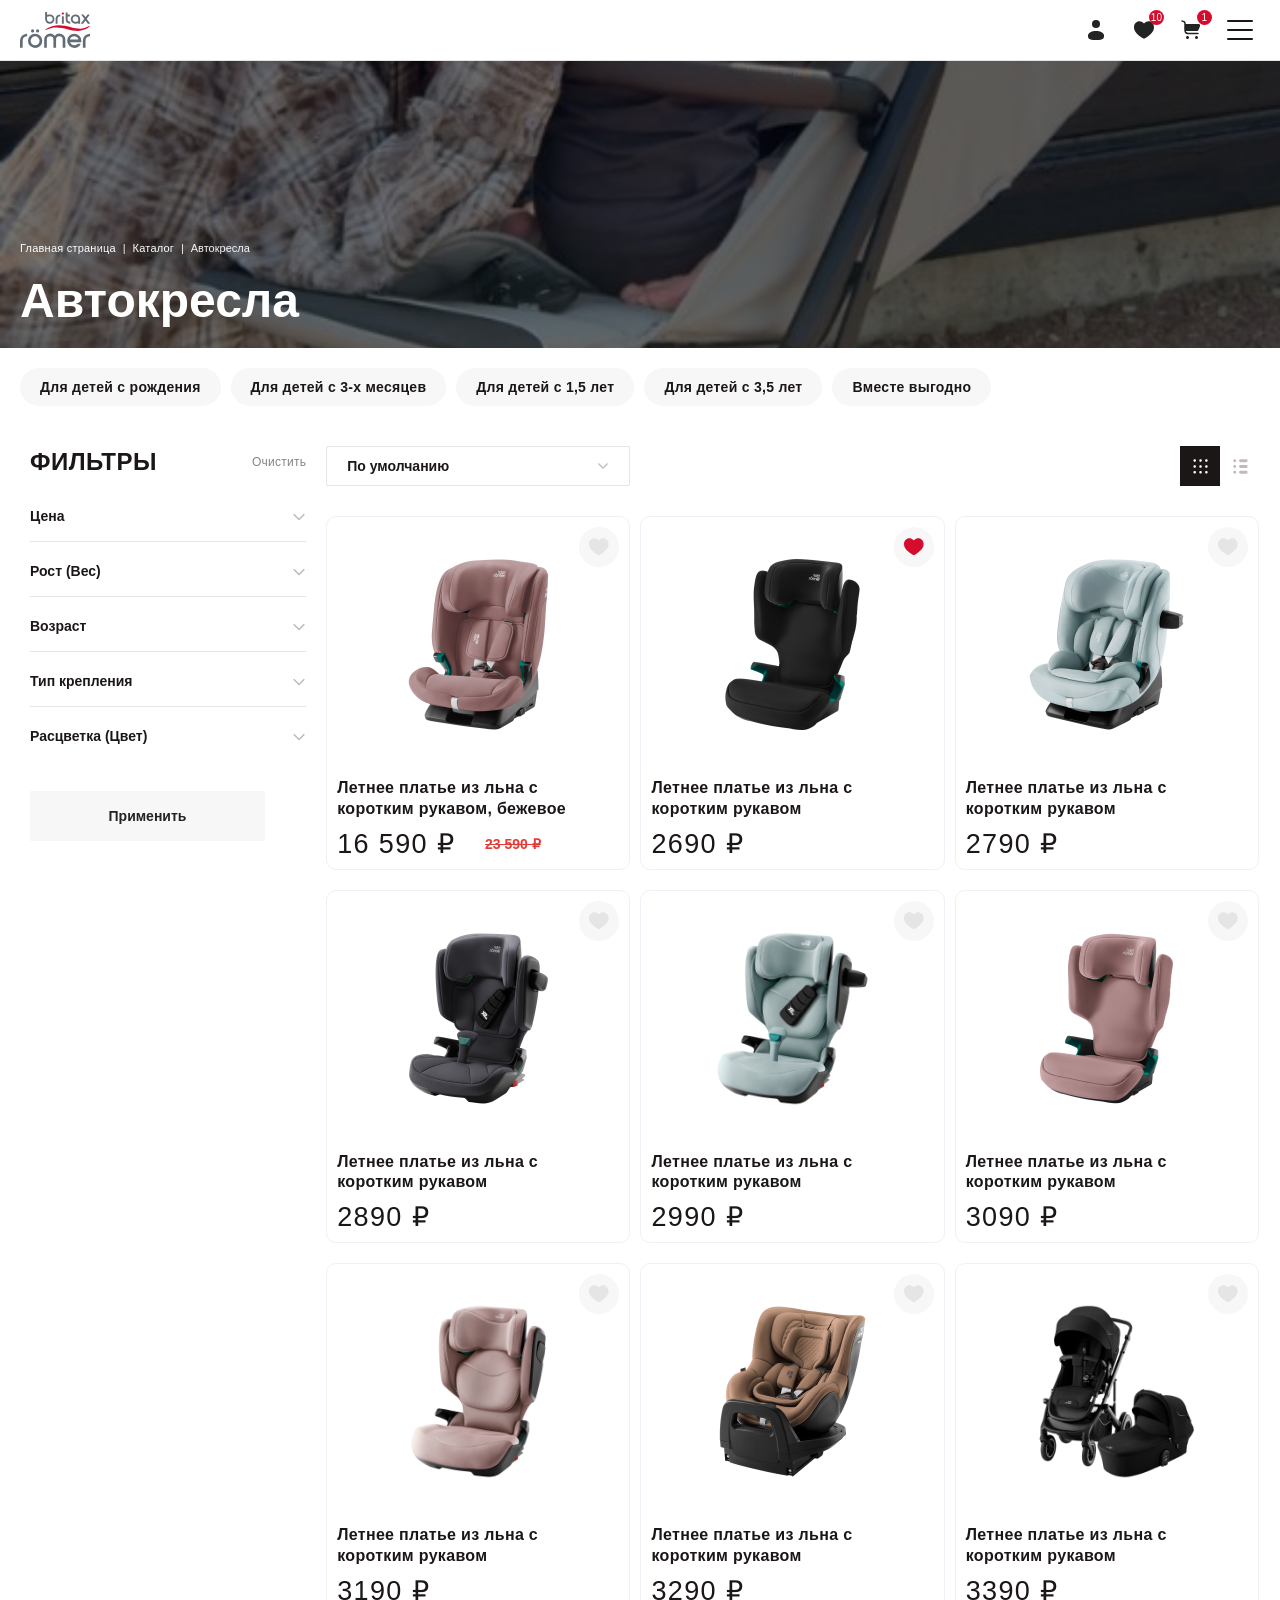
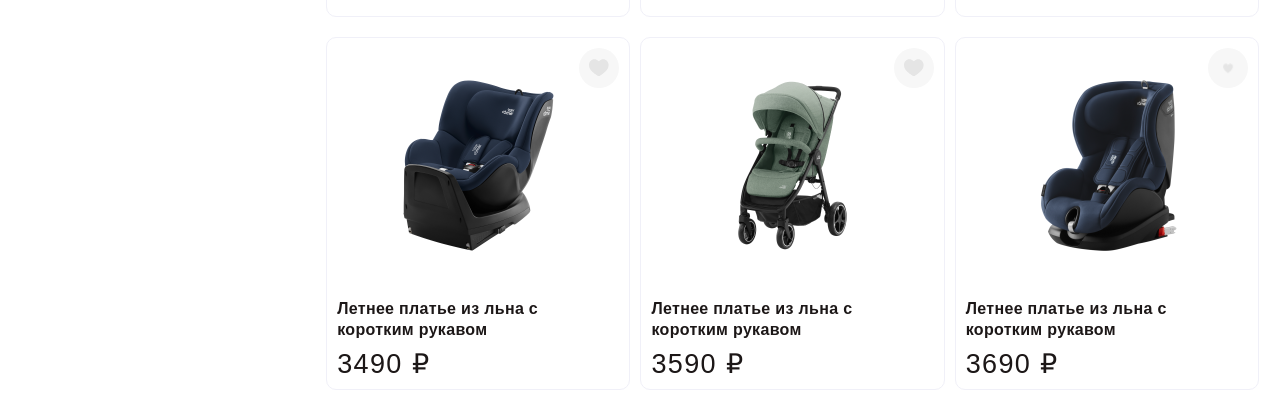
==== commit d6ceb1bf: "Merge pull request #3 from Anyera-Digital/fix-subcatalog fix subcatalog" ====
--- a/subcatalog.html
+++ b/subcatalog.html
@@ -25,19 +25,20 @@
     <div class="header__info">
       <div class="container">
         <div class="header__info_inner">
-          <div class="header__location">
+          <!-- <div class="header__location">
             <svg class="header__location_icon" width="16" height="16" viewBox="0 0 24 24" fill="none" xmlns="http://www.w3.org/2000/svg" aria-hidden="true">
               <path d="M12 11.5C13.3807 11.5 14.5 10.3807 14.5 9C14.5 7.61929 13.3807 6.5 12 6.5C10.6193 6.5 9.5 7.61929 9.5 9C9.5 10.3807 10.6193 11.5 12 11.5Z" stroke="currentColor" stroke-width="1.5"/>
               <path d="M12 21C16 17 20 13.4183 20 9C20 4.58172 16.4183 1 12 1C7.58172 1 4 4.58172 4 9C4 13.4183 8 17 12 21Z" stroke="currentColor" stroke-width="1.5"/>
             </svg>
             <span class="header__location_text">Москва</span>
-          </div>
+          </div> -->
           <nav class="header__info_nav" aria-label="Навигация">
+            <a href="promotions.html" class="header__info_link">Акции</a>
             <a href="policy.html" class="header__info_link">Инструкция</a>
             <a href="policy.html" class="header__info_link">Доп гарантия</a>
             <a href="brand.html" class="header__info_link">Где купить</a>
-            <a href="policy.html" class="header__info_link">FAQ</a>
-            <a href="policy.html" class="header__info_link">Контакты</a>
+           <!--  <a href="policy.html" class="header__info_link">FAQ</a>
+            <a href="policy.html" class="header__info_link">Контакты</a> -->
           </nav>
         </div>
       </div>
@@ -167,12 +168,10 @@
                 </div>
               </div>
             </li>
-            <li class="header__bottom_item">
-              <a href="promotions.html" class="header__bottom_link">Акции</a>
-            </li>
           </ul>
         <div class="header__right">
           <div class="header__top_extra">
+            <a href="promotions.html" class="header__top_link">Акции</a>
             <a href="delivery.html" class="header__top_link">Доставка и оплата</a>
             <a href="article.html" class="header__top_link">Блог</a>
             <a href="policy.html" class="header__top_link">О шопе</a>
@@ -180,24 +179,23 @@
           </div>
           <div class="header__right_buttons">
             <button class="header__personal">
-              <svg width="74" height="82" viewBox="0 0 74 82" fill="none" xmlns="http://www.w3.org/2000/svg">
-                <path d="M2.46081 62.6274C3.05028 57.5143 5.92039 52.8463 10.2787 49.9553C12.4883 48.4923 15.1456 47.499 17.6378 47.1924L17.6455 47.1914C19.4213 46.9668 20.2542 46.9508 20.8195 47.0144C21.1205 47.0525 21.7027 47.1166 22.1129 47.161C26.848 47.6935 31.2496 50.2538 34.2284 54.2656C34.2584 54.3075 34.2877 54.3481 34.316 54.3875C34.4011 54.5059 34.478 54.6129 34.5446 54.7072C34.5876 54.7681 34.6181 54.8121 34.6378 54.8412L34.6534 54.8671C34.7558 55.0367 34.9395 55.307 35.2347 55.5556C35.5457 55.8174 36.0791 56.1319 36.7989 56.1319C37.5186 56.1319 38.0521 55.8174 38.3631 55.5556C38.6583 55.307 38.842 55.0367 38.9444 54.8671L38.9551 54.8494L38.9655 54.8314C39.2348 54.3664 40.2663 53.0876 41.1673 52.1898L41.1721 52.1849C43.965 49.3851 47.6627 47.593 51.485 47.161C51.8934 47.1168 52.4721 47.0531 52.7742 47.0149C53.1638 46.973 53.9037 46.9713 54.3823 47.0232L54.3942 47.0245L54.406 47.0257C54.4761 47.0325 54.5971 47.0448 54.7392 47.0593C54.9788 47.0836 55.2786 47.1141 55.4963 47.135C62.3193 47.8347 68.257 52.6527 70.3977 59.2485C70.8613 60.6881 71.0565 61.6641 71.288 64.0283C71.3852 65.0573 71.1875 67.8438 70.8176 69.7803C70.1432 73.2942 68.8012 76.4562 66.4948 79.7218H7.43902C4.04479 75.1289 2.52395 70.757 2.28386 65.096M2.46081 62.6274C2.28324 64.1723 2.26343 64.6167 2.28386 65.096M2.46081 62.6274L2.28386 65.096M53.6501 19.3711C53.6501 28.8384 46.0771 36.4649 36.7946 36.4649C27.512 36.4649 19.939 28.8384 19.939 19.3711C19.939 9.90383 27.512 2.27734 36.7946 2.27734C46.0771 2.27734 53.6501 9.90382 53.6501 19.3711Z" stroke="currentColor" stroke-width="4.6"/>
-                <defs><rect width="74" height="82" fill="currentColor"/></defs>
-              </svg>
+              <svg width="24" height="24" viewBox="0 0 24 24" fill="none" xmlns="http://www.w3.org/2000/svg">
+                <circle cx="12" cy="6" r="4" fill="#222323"/>
+                <path d="M20 17.5C20 19.9853 20 22 12 22C4 22 4 19.9853 4 17.5C4 15.0147 7.58172 13 12 13C16.4183 13 20 15.0147 20 17.5Z" fill="#222323"/>
+                </svg>
             </button>
           <a href="favorites_clear.html" class="header__favorites">
-              <svg width="90" height="83" viewBox="0 0 90 83" fill="none" xmlns="http://www.w3.org/2000/svg">
-                <path d="M45.6607 81.7429C45.6711 81.7656 45.6811 81.7886 45.6908 81.8118M23.1702 2.35346L23.1583 2.35463C23.0692 2.36333 22.9204 2.37845 22.747 2.39607C22.459 2.42535 22.1028 2.46153 21.8391 2.48672C13.4018 3.35014 6.06893 9.29649 3.42603 17.4333C2.85298 19.2111 2.61238 20.4239 2.33056 23.2984C2.20704 24.5991 2.45357 28.0132 2.90526 30.3748C4.19894 37.1066 7.50655 42.8424 14.3091 49.6599C16.6011 51.9546 17.8842 53.128 24.9437 59.3595C33.4868 66.8964 38.0773 71.5871 42.6457 77.4924L42.6466 77.4936C43.1547 78.1512 43.8385 79.077 44.4011 79.8565C44.4296 79.8961 44.4579 79.9353 44.486 79.9743C45.1397 79.0326 45.9484 77.8986 46.4305 77.2496L46.4313 77.2485C49.4386 73.2053 52.9824 69.2322 57.1012 65.2645C59.7592 62.7021 61.6054 61.0244 67.2828 55.9741C73.7171 50.2463 76.8714 47.0598 79.5672 43.6295C84.2945 37.6164 86.3888 32.0165 86.7016 24.6506C86.7279 24.0332 86.7 23.4669 86.4851 21.5996C85.7569 15.2899 82.2114 9.5323 76.8287 5.96687C74.1001 4.16275 70.8194 2.93675 67.7315 2.5573L67.7238 2.55635C65.5658 2.28371 64.5136 2.25851 63.7728 2.34206C63.4147 2.38746 62.7113 2.4648 62.2119 2.51885C56.3522 3.17682 50.9151 6.33996 47.2402 11.2845C47.2037 11.3353 47.168 11.3849 47.1333 11.4331C47.0299 11.5767 46.9353 11.7082 46.8536 11.8237C46.7983 11.9019 46.7581 11.9598 46.7316 11.9992L46.7288 12.0033L46.7043 12.0439C46.5941 12.2261 46.4019 12.5071 46.0972 12.7633C45.7765 13.033 45.2318 13.3525 44.4995 13.3525C43.7672 13.3525 43.2225 13.033 42.9017 12.7633C42.597 12.5071 42.4048 12.2261 42.2947 12.0439L42.2839 12.026L42.2734 12.0079C41.9189 11.3966 40.6397 9.81964 39.538 8.72322L39.5331 8.71835C36.0836 5.26471 31.5155 3.05228 26.7865 2.51879C26.289 2.46493 25.5892 2.388 25.2301 2.34255C24.7243 2.28769 23.793 2.28605 23.1822 2.35217L23.1702 2.35346Z" stroke="currentColor" stroke-width="4.6"/>
-                <defs><rect width="90" height="83" fill="currentColor"/></defs>
-              </svg>
+              <svg width="24" height="24" viewBox="0 0 24 24" fill="none" xmlns="http://www.w3.org/2000/svg">
+                <path d="M2 9.13734C2 14.0003 6.01943 16.5917 8.96173 18.9111C10 19.7296 11 20.5002 12 20.5002C13 20.5002 14 19.7296 15.0383 18.9111C17.9806 16.5917 22 14.0003 22 9.13734C22 4.27441 16.4998 0.825708 12 5.50088C7.50016 0.825708 2 4.27441 2 9.13734Z" fill="#222323"/>
+                </svg>
               <span class="header__counter header__counter_favorites">10</span>
             </a>
             <a href="cart_clear.html" class="header__cart">
-              <svg width="18" height="20" viewBox="0 0 18 20" fill="none" xmlns="http://www.w3.org/2000/svg">
-                <path d="M12.5305 9.96186C12.9852 10.541 13.1915 11.0911 13.2217 11.8049C13.2249 11.8789 13.2205 11.9447 13.2009 12.1147C13.1278 12.7495 12.772 13.5574 12.2334 13.9146C11.9604 14.0954 11.6324 14.2187 11.3189 14.2573C11.119 14.2826 11.003 14.2877 10.9096 14.2769C10.88 14.2731 10.8169 14.2662 10.7702 14.2611C10.1787 14.1947 9.63374 13.8754 9.26731 13.381C9.24145 13.3449 9.21433 13.3076 9.20865 13.2969C9.19415 13.2729 9.18027 13.2729 9.16577 13.2969C9.12036 13.3753 8.9898 13.5334 8.88448 13.6383C8.53886 13.9848 8.08098 14.2074 7.60418 14.2611C7.55751 14.2662 7.49444 14.2731 7.4648 14.2769C7.40299 14.2839 7.30208 14.2839 7.23207 14.2763C7.20622 14.2737 7.15198 14.2681 7.11224 14.2643C6.26396 14.1776 5.52984 13.3502 5.26495 12.5333C5.20693 12.3531 5.18296 12.2273 5.15647 11.9567C5.1426 11.8113 5.16846 11.4793 5.21134 11.2549C5.29995 10.7931 5.48526 10.3834 5.80397 9.96186" stroke="currentColor"/>
-                <path d="M1.20111 16.8171L2.04422 7.66325C2.13901 6.6341 3.0023 5.84668 4.03579 5.84668H13.9344C14.948 5.84668 15.8013 6.60492 15.9205 7.61148L17.0045 16.7653C17.1454 17.9548 16.2162 19.0005 15.0184 19.0005H3.19268C2.01567 19.0005 1.09315 17.9891 1.20111 16.8171Z" stroke="currentColor"/>
-                <path d="M11 4C11 2.75736 10.2426 1 9 1C7.75736 1 7 2.75736 7 4" stroke="currentColor"/>
-              </svg>
+              <svg width="24" height="24" viewBox="0 0 24 24" fill="none" xmlns="http://www.w3.org/2000/svg">
+                <path d="M2.23737 2.28869C1.84442 2.15771 1.41968 2.37008 1.28869 2.76303C1.15771 3.15599 1.37008 3.58073 1.76303 3.71172L2.02794 3.80002C2.70435 4.02549 3.15155 4.17575 3.481 4.32901C3.79296 4.47414 3.92784 4.59093 4.01426 4.71083C4.10068 4.83074 4.16883 4.99562 4.20785 5.33747C4.24907 5.69848 4.2502 6.17024 4.2502 6.88324L4.2502 9.55508C4.25018 10.9227 4.25017 12.025 4.36673 12.892C4.48774 13.7921 4.74664 14.5499 5.34855 15.1519C5.95047 15.7538 6.70834 16.0127 7.60845 16.1337C8.47542 16.2502 9.57773 16.2502 10.9453 16.2502H18.0002C18.4144 16.2502 18.7502 15.9144 18.7502 15.5002C18.7502 15.086 18.4144 14.7502 18.0002 14.7502H11.0002C9.56479 14.7502 8.56367 14.7486 7.80832 14.6471C7.07455 14.5484 6.68598 14.368 6.40921 14.0912C6.17403 13.856 6.00839 13.5401 5.9034 13.0002H16.0222C16.9817 13.0002 17.4614 13.0002 17.8371 12.7525C18.2128 12.5047 18.4017 12.0638 18.7797 11.182L19.2082 10.182C20.0177 8.29314 20.4225 7.34873 19.9779 6.67447C19.5333 6.0002 18.5058 6.0002 16.4508 6.0002H5.74526C5.73936 5.69252 5.72644 5.41491 5.69817 5.16732C5.64282 4.6825 5.52222 4.23764 5.23112 3.83377C4.94002 3.42989 4.55613 3.1748 4.1137 2.96898C3.69746 2.77534 3.16814 2.59892 2.54176 2.39015L2.23737 2.28869Z" fill="#222323"/>
+                <path d="M7.5 18.0002C8.32843 18.0002 9 18.6718 9 19.5002C9 20.3287 8.32843 21.0002 7.5 21.0002C6.67157 21.0002 6 20.3287 6 19.5002C6 18.6718 6.67157 18.0002 7.5 18.0002Z" fill="#222323"/>
+                <path d="M16.5 18.0003C17.3284 18.0003 18 18.6719 18 19.5003C18 20.3287 17.3284 21.0003 16.5 21.0003C15.6716 21.0003 15 20.3287 15 19.5003C15 18.6719 15.6716 18.0003 16.5 18.0003Z" fill="#222323"/>
+                </svg>
               <span class=" header__counter header__counter_cart">1</span>
             </a>
           <button type="button" class="header__burger" aria-label="Открыть меню">
@@ -206,11 +204,7 @@
                         <span></span>
                         <span></span>
                       </div>
-                      <svg width="60" height="20" viewBox="0 0 60 20" fill="none" xmlns="http://www.w3.org/2000/svg">
-                        <path d="M19.7755 15.4636C19.7755 16.2815 19.3329 17.0423 18.4478 17.7461C17.5626 18.4308 16.3572 18.9729 14.8317 19.3723C13.3249 19.7718 11.677 19.9715 9.88777 19.9715C7.66538 19.9715 5.6784 19.6671 3.92686 19.0585C2.19414 18.4498 1.01703 17.67 0.395511 16.719L3.13584 14.0942L3.6161 14.6077C2.63674 15.6919 2.71207 16.7 3.8421 17.632C5.0098 18.583 6.79902 19.1155 9.20975 19.2297C9.43576 19.2487 9.66176 19.2582 9.88777 19.2582C11.9783 19.2582 13.7581 18.8873 15.2272 18.1455C16.6962 17.4037 17.4307 16.5097 17.4307 15.4636C17.4307 14.874 17.1765 14.3604 16.668 13.923C16.1783 13.4665 15.5191 13.1051 14.6904 12.8388C13.8805 12.5535 12.9577 12.2777 11.9218 12.0114C10.886 11.7451 9.82185 11.5074 8.72949 11.2981C7.63712 11.0889 6.5636 10.8226 5.5089 10.4993C4.47304 10.1759 3.54076 9.82406 2.71207 9.44365C1.90222 9.06324 1.24303 8.56871 0.73452 7.96006C0.24484 7.33238 0 6.61912 0 5.82026C0 4.77413 0.442595 3.80409 1.32779 2.91013C2.21298 2.01617 3.40893 1.31241 4.91563 0.798859C6.44118 0.266286 8.09855 0 9.88777 0C11.338 0 12.7034 0.180694 13.9841 0.542083C15.2837 0.884451 16.3854 1.36947 17.2895 1.99715C18.2123 2.6058 18.8903 3.30005 19.3235 4.07989L15.9334 6.67618L15.5097 6.10556C16.7715 5.26866 17.0352 4.30813 16.3007 3.22397C15.6038 2.2349 14.3514 1.50262 12.5433 1.0271C11.6582 0.798859 10.773 0.694246 9.88777 0.713268C7.70304 0.713268 5.81024 1.26486 4.20936 2.36805C2.79683 3.33809 2.17531 4.3747 2.34481 5.47789C2.58965 6.92344 4.19995 8.01712 7.1757 8.75892C7.64654 8.87304 8.31514 9.03471 9.1815 9.24394C10.0479 9.43414 10.7635 9.59582 11.3286 9.72896C11.9124 9.8621 12.5998 10.0428 13.3909 10.271C14.2007 10.4993 14.8787 10.718 15.4249 10.9272C15.9711 11.1365 16.5361 11.4028 17.12 11.7261C17.7227 12.0495 18.1935 12.3823 18.5325 12.7247C18.8903 13.067 19.1823 13.476 19.4083 13.9515C19.6531 14.408 19.7755 14.912 19.7755 15.4636Z" fill="currentColor"/>
-                        <path d="M38.3579 4.07989L37.4256 7.70328H36.7476C36.7476 7.68426 36.7476 7.64622 36.7476 7.58916C36.823 7.18973 36.8701 6.89491 36.8889 6.70471C36.9077 6.5145 36.9077 6.27675 36.8889 5.99144C36.8701 5.68711 36.7947 5.46838 36.6629 5.33524C36.5499 5.18307 36.371 5.05944 36.1261 4.96434C35.8813 4.85021 35.5611 4.79315 35.1656 4.79315H26.3231C26.0406 4.79315 25.8146 4.82168 25.6451 4.87874C25.4756 4.91679 25.3532 4.99287 25.2778 5.10699C25.2025 5.22111 25.1554 5.32573 25.1366 5.42083C25.1366 5.49691 25.1366 5.62054 25.1366 5.79173V13.01C25.5132 12.5155 26.0783 12.1255 26.8316 11.8402C27.3025 11.65 27.8957 11.5074 28.6114 11.4123C29.3271 11.3172 30.0334 11.2601 30.7302 11.2411C31.4459 11.2221 32.3593 11.2126 33.4705 11.2126V11.8973C30.25 11.8973 28.1123 12.097 27.0576 12.4964C25.9088 12.9339 25.2684 13.7898 25.1366 15.0642V18.2596C25.1366 18.4308 25.1366 18.564 25.1366 18.6591C25.1554 18.7351 25.2025 18.8302 25.2778 18.9444C25.3532 19.0585 25.4756 19.1441 25.6451 19.2011C25.8146 19.2392 26.0406 19.2582 26.3231 19.2582V19.9715H22.0855V19.2582C22.368 19.2582 22.594 19.2392 22.7635 19.2011C22.933 19.1441 23.046 19.0585 23.1025 18.9444C23.1778 18.8302 23.2249 18.7351 23.2438 18.6591C23.2626 18.564 23.272 18.4308 23.272 18.2596V5.79173C23.272 5.62054 23.2626 5.49691 23.2438 5.42083C23.2249 5.32573 23.1778 5.22111 23.1025 5.10699C23.046 4.99287 22.933 4.91679 22.7635 4.87874C22.594 4.82168 22.368 4.79315 22.0855 4.79315V4.07989H38.3579Z" fill="currentColor"/>
-                        <path d="M58.7852 1.71184V15.5777C58.7852 16.719 58.4462 17.7461 57.7682 18.6591C57.109 19.553 56.2332 20 55.1409 20C53.6718 20 52.5041 19.5055 51.6378 18.5164C50.7714 17.5083 49.9804 15.844 49.2647 13.5235C48.9257 12.3633 48.4266 10.7275 47.7674 8.61626C47.1271 6.48597 46.7033 5.08797 46.4961 4.42225C46.063 2.99572 45.3661 2.03519 44.4056 1.54066C43.5957 1.14123 42.9648 1.25535 42.5128 1.88303C42.2491 2.26343 42.1173 2.80552 42.1173 3.50927V18.2882C42.1173 18.4593 42.1173 18.5925 42.1173 18.6876C42.1361 18.7637 42.1738 18.8588 42.2303 18.9729C42.3056 19.087 42.428 19.1726 42.5975 19.2297C42.7859 19.2677 43.0213 19.2867 43.3038 19.2867V20H40.2245V19.2867C40.507 19.2867 40.733 19.2677 40.9025 19.2297C41.072 19.1726 41.1944 19.087 41.2697 18.9729C41.3451 18.8588 41.3827 18.7637 41.3827 18.6876C41.4016 18.5925 41.411 18.4593 41.411 18.2882V3.50927C41.411 2.61531 41.6652 1.81645 42.1738 1.1127C42.6823 0.408941 43.3603 0.0475516 44.2078 0.0285303C44.9423 0.0285303 45.5827 0.152163 46.1289 0.399429C46.6751 0.627675 47.1271 0.989064 47.4849 1.4836C47.8616 1.95911 48.1535 2.43462 48.3607 2.91013C48.5679 3.38564 48.7844 4.0038 49.0104 4.76462C49.18 5.29719 49.3777 5.9534 49.6037 6.73324C49.8486 7.49406 50.0651 8.17879 50.2535 8.78745C50.4418 9.37708 50.6396 10.0238 50.8467 10.7275C51.0539 11.4123 51.2611 12.097 51.4683 12.7817C51.6754 13.4475 51.8732 14.0942 52.0615 14.7218C52.4194 15.9582 52.8902 17.0043 53.4741 17.8602C54.0579 18.7161 54.6889 19.1631 55.3669 19.2011C55.8942 19.2582 56.3745 19.087 56.8077 18.6876C57.2597 18.2691 57.5893 17.7841 57.7964 17.2325C58.0036 16.6619 58.1072 16.1103 58.1072 15.5777V1.71184C58.1072 1.55968 58.0978 1.44556 58.0789 1.36947C58.0601 1.27437 58.013 1.16976 57.9377 1.05563C57.8812 0.941512 57.7682 0.865431 57.5987 0.827391C57.4292 0.770329 57.2032 0.741798 56.9207 0.741798V0.0285303H60V0.741798C59.7175 0.741798 59.4821 0.770329 59.2937 0.827391C59.1242 0.865431 59.0018 0.941512 58.9265 1.05563C58.87 1.16976 58.8323 1.27437 58.8135 1.36947C58.7946 1.44556 58.7852 1.55968 58.7852 1.71184Z" fill="currentColor"/>
-                      </svg>
+              
                     </button>
           </div>
         </div>
@@ -218,7 +212,6 @@
     </div>
   </header>
   <main class="main">
-    <section class="top" id="top"></section>
     <section class="catalog-hero">
       <div class="container catalog-hero__inner">
         <nav class="catalog-hero__breadcrumbs" aria-label="Навигация">
--- a/css/style.css
+++ b/css/style.css
@@ -225,7 +225,7 @@
 }
 
 .top {
-  /* height: 180px; */
+  height: 110px;
   width: 100%;
 }
 
@@ -551,7 +551,6 @@
 
 .header.active {
   position: fixed;
-  top: -110px;
   left: 0;
 }
 
@@ -4638,6 +4637,11 @@
   .header__nav {
     height: calc(var(--height) - 60px);
     top: 60px;
+  }
+
+  .top {
+    height: 60px;
+    width: 100%;
   }
 
 
@@ -4967,13 +4971,7 @@
     padding-right: 20px;
   }
   
-  .header__bottom_link,
-  .header,
-  .header.active,
-  .header__top,
-  .top {
-    /* height: 70px; */
-  }
+  
   .header__right_buttons a,
   .header__right_buttons button {
     width: 36px;
@@ -5301,6 +5299,8 @@
   .header.active .header__bottom_hover {
     max-height: calc(var(--height) - 89px);
   }
+
+  
 }
 
 /* Подкаталог: сортировка слева, «Фильтры» у правого края контейнера (перебивает min-width у select) */
